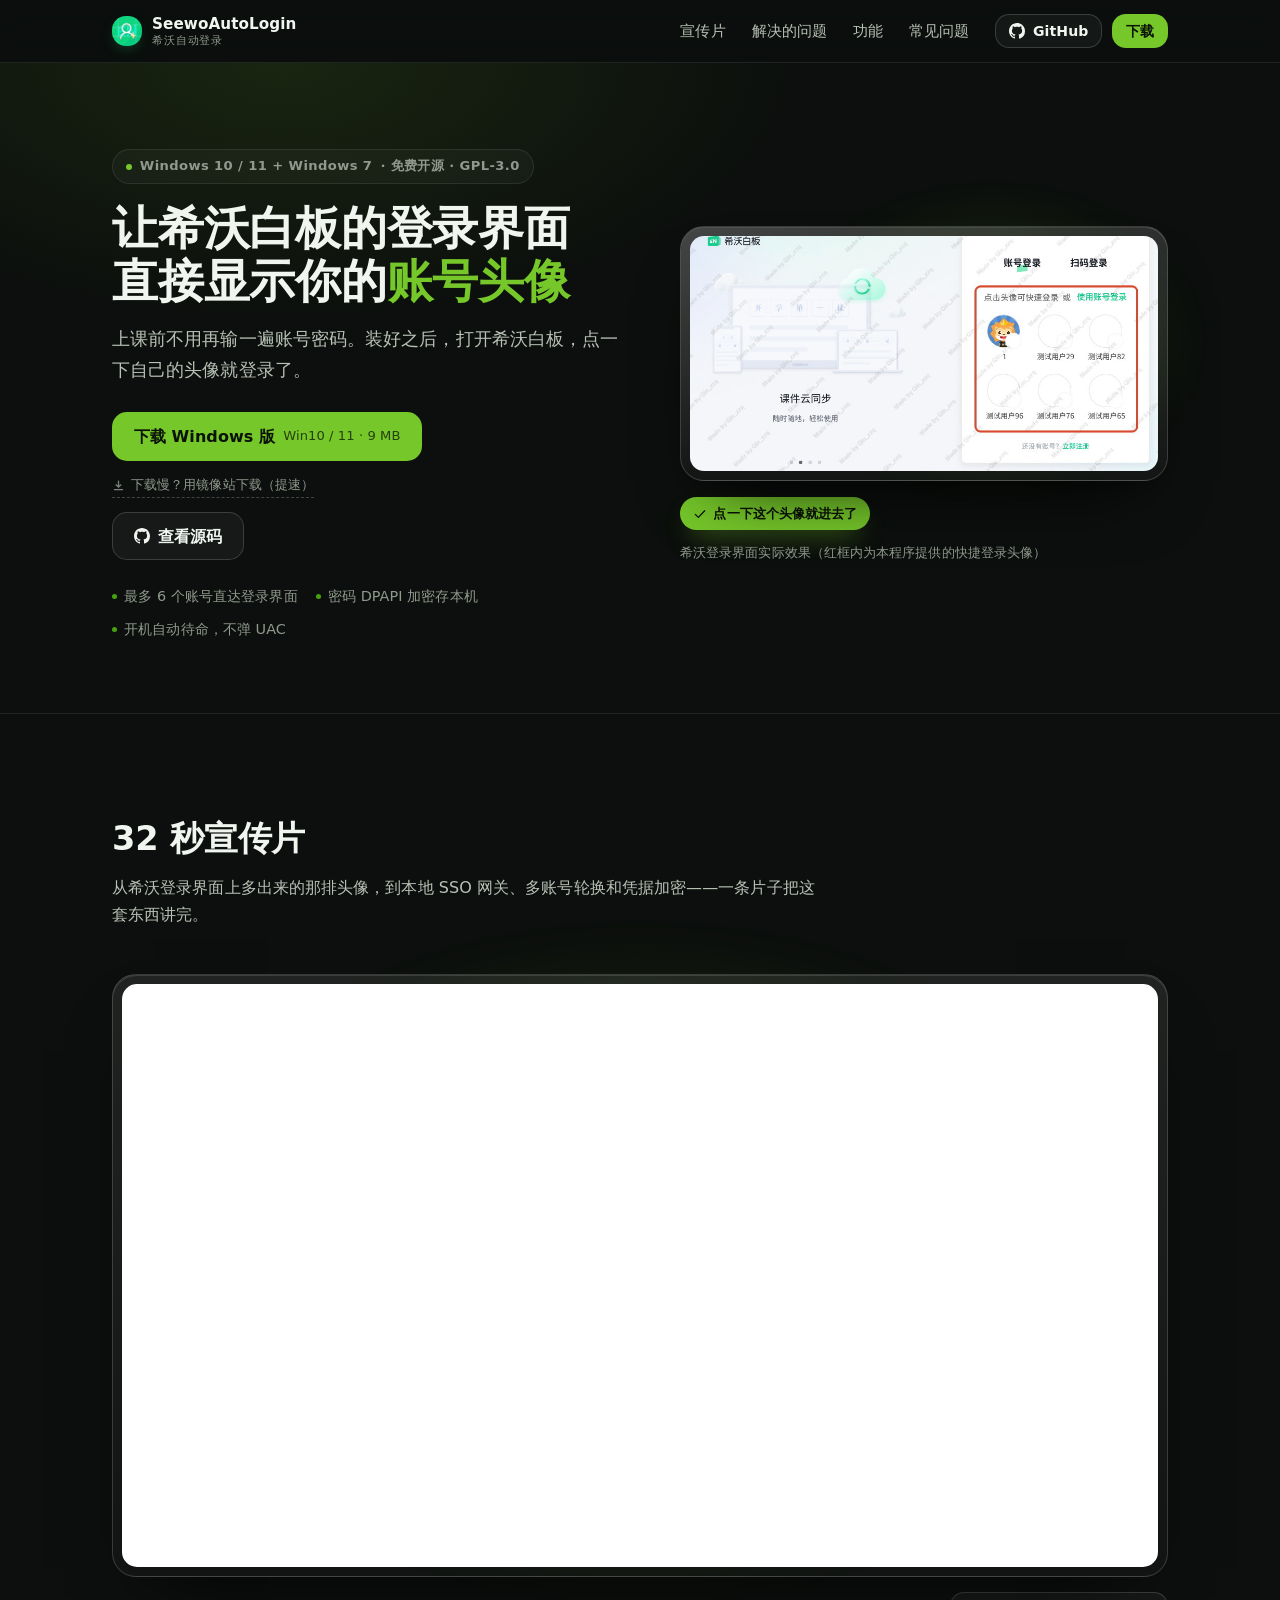
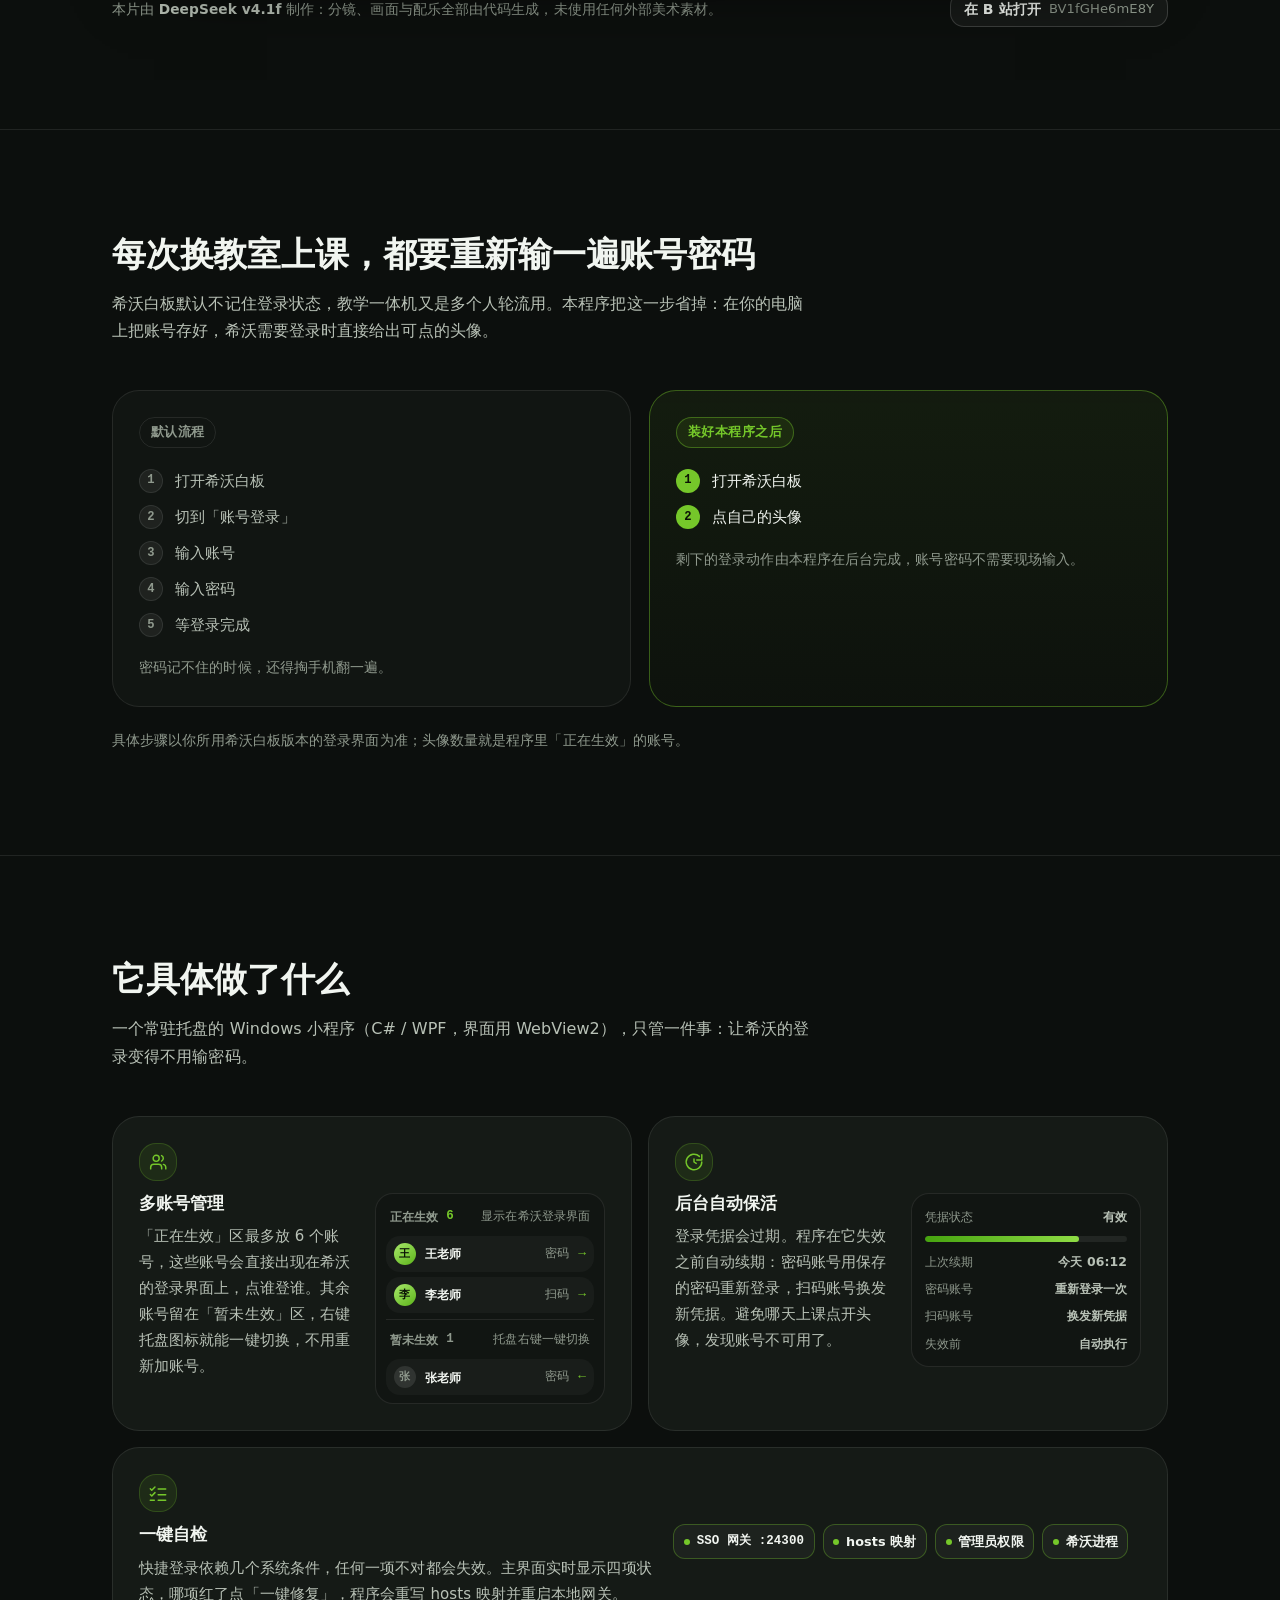
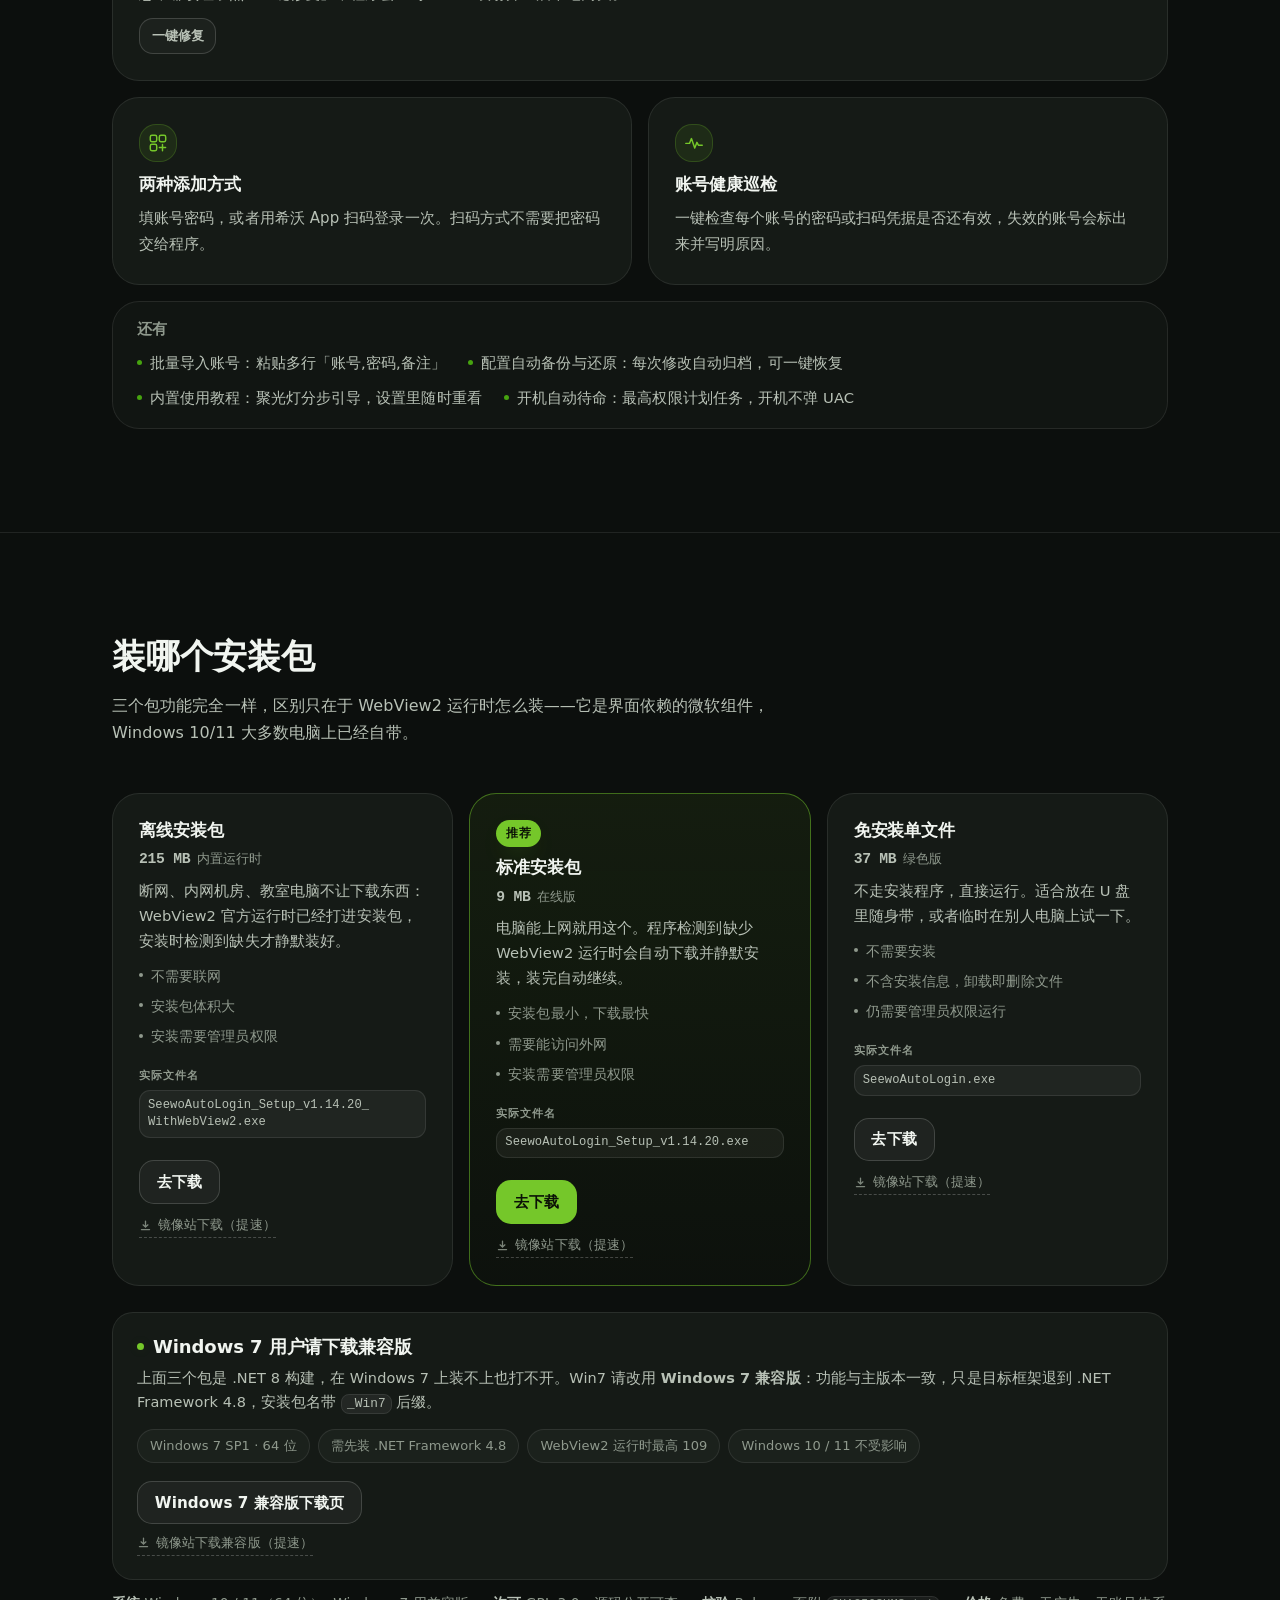
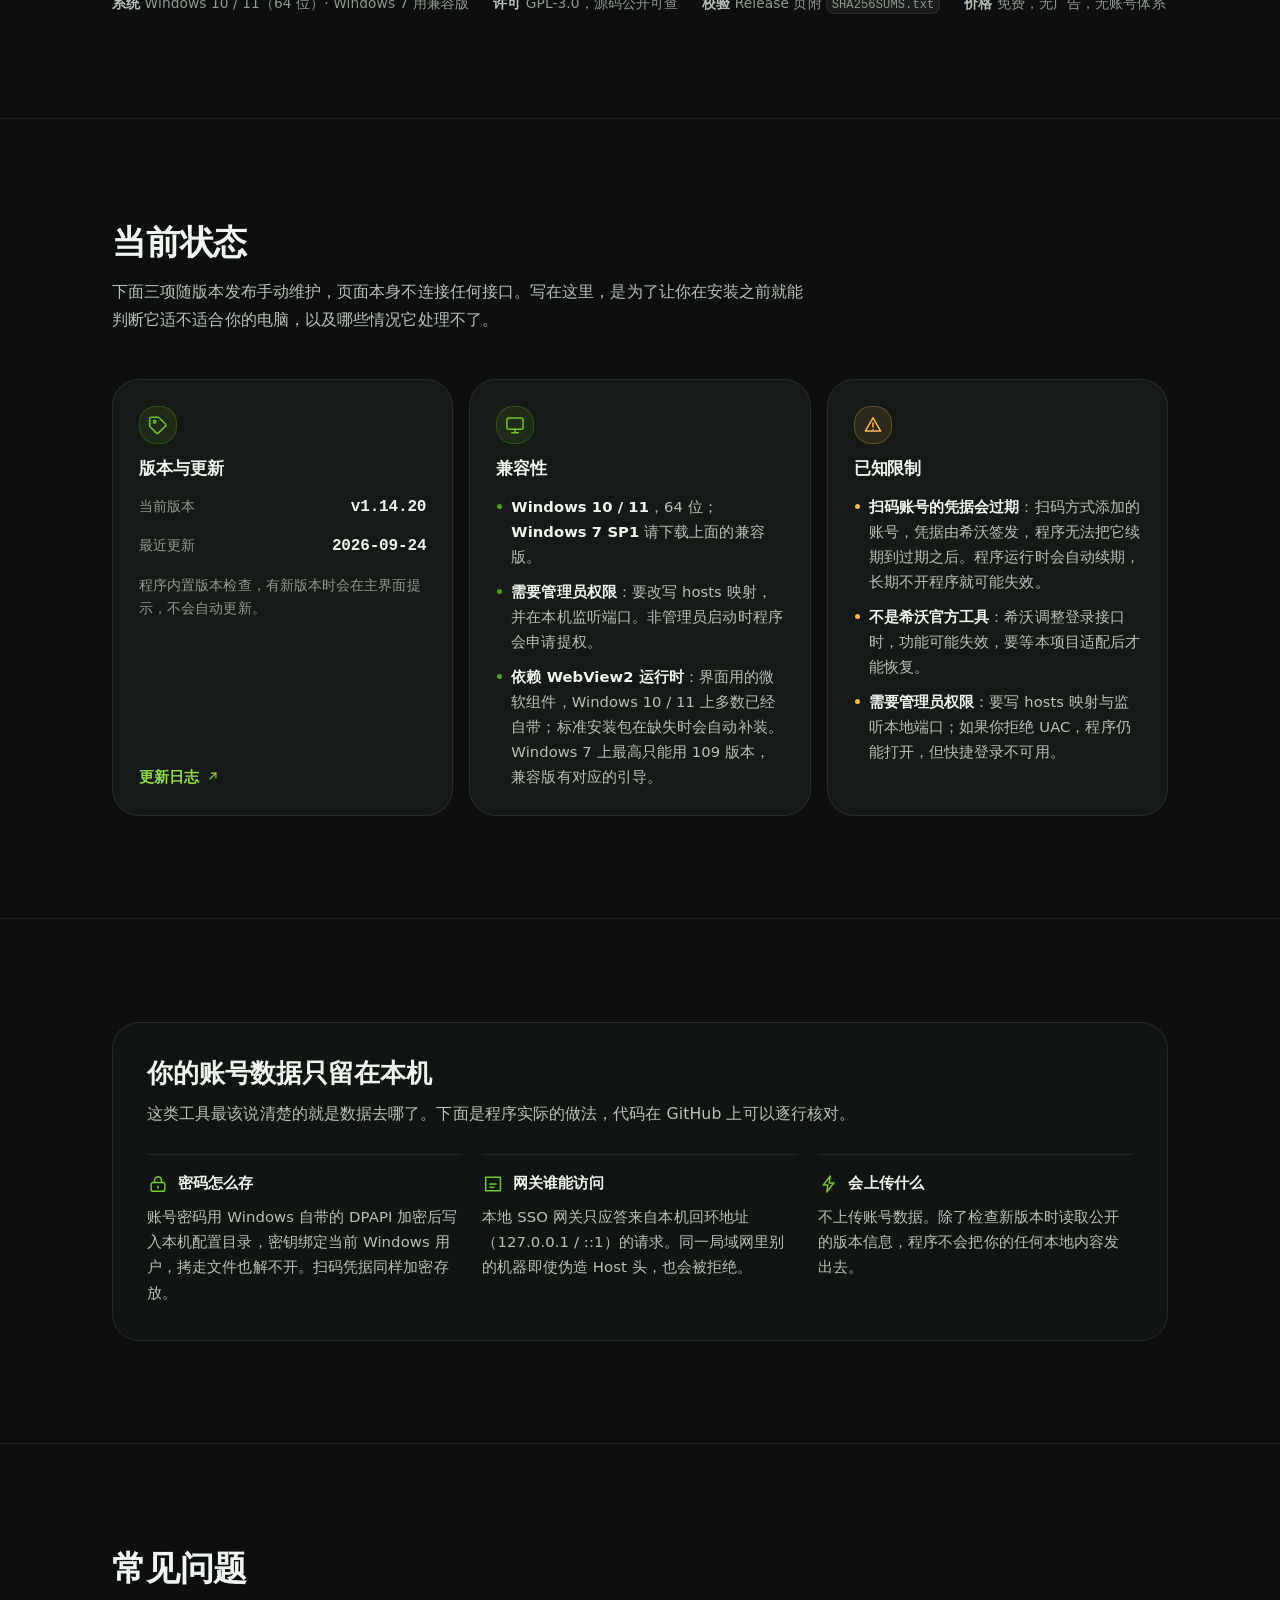
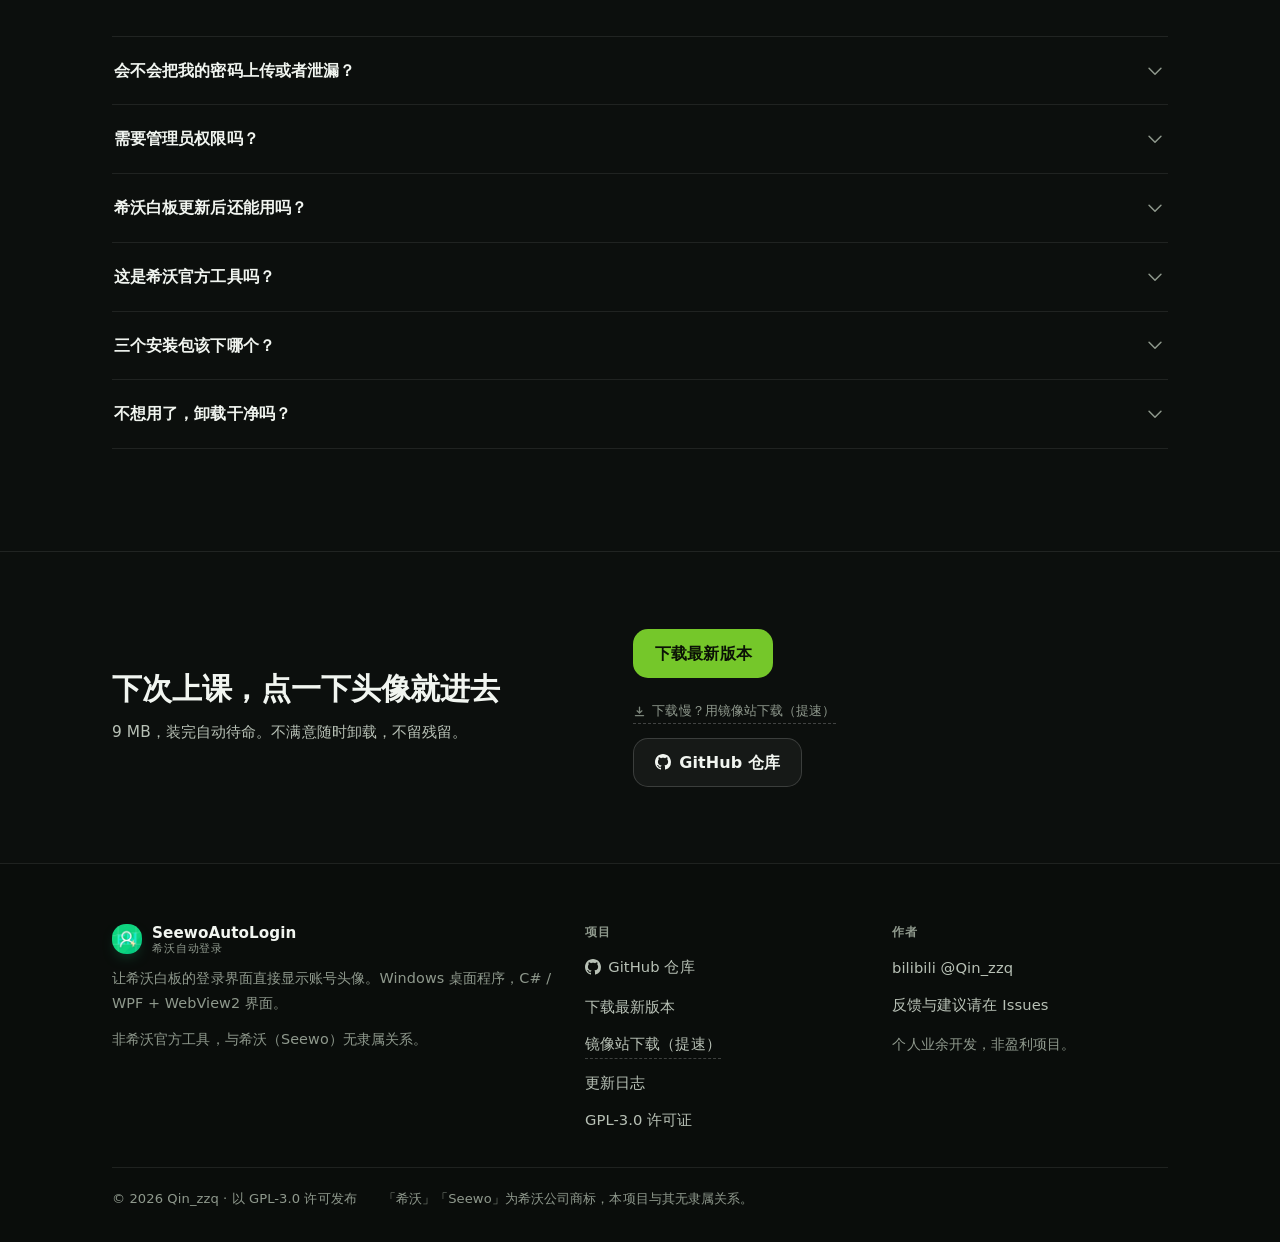
==== docs/index.html @ fda8e26c "docs: 同步官网版本号到 v1.14.20" ====
<!DOCTYPE html>
<html lang="zh-CN" class="no-js">
<head>
<meta charset="utf-8">
<meta name="viewport" content="width=device-width, initial-scale=1">
<title>SeewoAutoLogin — 让希沃白板的登录界面直接显示账号头像</title>
<meta name="description" content="SeewoAutoLogin（希沃自动登录）：Windows 桌面工具，让希沃白板的登录界面直接显示账号头像，点一下就登录，不用每次上课重新输账号密码。多账号、后台自动保活、一键自检。GPL-3.0 开源，免费无广告。">
<meta name="color-scheme" content="dark">
<meta name="theme-color" content="#0c0f0d">
<meta name="author" content="Qin_zzq">
<link rel="canonical" href="https://github.com/Pro-Qin/SeewoAutoLogin">
<meta property="og:type" content="website">
<meta property="og:title" content="SeewoAutoLogin — 点头像就进">
<meta property="og:description" content="让希沃白板的登录界面直接显示账号头像，点一下就登录。支持 Windows 10 / 11，Windows 7 另有兼容版。GPL-3.0 开源。">
<meta property="og:url" content="https://github.com/Pro-Qin/SeewoAutoLogin">
<link rel="icon" type="image/png" sizes="256x256" href="[data-uri]">
<link rel="apple-touch-icon" href="[data-uri]">
<style>
/* ===== tokens ===== */
:root{
  --bg:#0c0f0d;
  --bg-soft:#111512;
  --surface:#151a16;
  --surface-2:#1b211c;
  --line:rgba(255,255,255,.085);
  --line-2:rgba(255,255,255,.16);
  --fg:#f1f5f0;
  --fg-2:#b8c1b6;
  --fg-3:#8f998d;
  --brand:#75c72a;
  --brand-hi:#8fdc45;
  --brand-deep:#46a30f;
  --brand-soft:rgba(117,199,42,.10);
  --on-brand:#0b1206;
  --warn:#ffb84d;
  --radius:21px;
  --radius-lg:27px;
  --ease:cubic-bezier(.23,1,.32,1);
  --maxw:1120px;
  --font:-apple-system,BlinkMacSystemFont,"PingFang SC","Hiragino Sans GB","Segoe UI","Microsoft YaHei","WenQuanYi Micro Hei",system-ui,sans-serif;
  --mono:ui-monospace,"SF Mono","Cascadia Mono",Consolas,"Microsoft YaHei",monospace;
}
*,*::before,*::after{box-sizing:border-box}
[hidden]{display:none!important}
html{-webkit-text-size-adjust:100%;color-scheme:dark;scroll-behavior:smooth}
body{
  margin:0;background:var(--bg);color:var(--fg-2);
  font-family:var(--font);font-size:16px;line-height:1.7;font-weight:400;
  -webkit-font-smoothing:antialiased;-moz-osx-font-smoothing:grayscale;
  letter-spacing:.005em;
}
h1,h2,h3,h4{color:var(--fg);margin:0;font-weight:650;line-height:1.28;letter-spacing:-.005em}
p{margin:0}
ul,ol,dl,dd,dt,figure{margin:0;padding:0}
li{list-style:none}
a{color:var(--brand-hi);text-decoration:none}
a:hover{text-decoration:underline;text-underline-offset:3px}
svg{display:block;flex:none}
:focus-visible{outline:2px solid var(--brand);outline-offset:3px;border-radius:12px}
::selection{background:rgba(117,199,42,.32)}

.wrap{width:100%;max-width:var(--maxw);margin:0 auto;padding:0 clamp(20px,5vw,32px)}
.skip{position:absolute;left:-9999px;top:0;z-index:60}
.skip:focus{left:16px;top:12px;background:var(--brand);color:var(--on-brand);padding:.55rem .9rem;border-radius:12px;font-weight:600}

/* ===== nav ===== */
.nav{position:sticky;top:0;z-index:30;background:rgba(12,15,13,.82);backdrop-filter:saturate(150%) blur(12px);border-bottom:1px solid var(--line)}
.nav-inner{display:flex;align-items:center;gap:clamp(12px,2vw,28px);height:62px}
.brand{display:inline-flex;align-items:center;gap:10px;color:var(--fg);text-decoration:none;flex:none}
.brand-mark{width:30px;height:30px;border-radius:14px;flex:none;display:block;box-shadow:0 6px 16px -8px rgba(31,199,124,.7)}
.brand:hover{text-decoration:none}
.brand-text{display:flex;flex-direction:column;line-height:1.15;font-weight:650;font-size:.95rem}
.brand-text em{font-style:normal;font-weight:500;font-size:.66rem;letter-spacing:.08em;text-transform:uppercase;color:var(--fg-3)}
.nav-links{display:flex;align-items:center;gap:clamp(14px,2.2vw,26px);margin-left:auto}
.nav-links a{color:var(--fg-2);font-size:.92rem;font-weight:500}
.nav-links a:hover{color:var(--fg);text-decoration:none}
.nav-actions{display:flex;align-items:center;gap:10px;margin-left:auto}
.nav-links + .nav-actions{margin-left:0}

/* ===== buttons ===== */
.btn{display:inline-flex;align-items:center;justify-content:center;gap:.5rem;border-radius:15px;padding:.72rem 1.05rem;font-size:.95rem;font-weight:600;line-height:1.2;border:1px solid transparent;white-space:nowrap;text-decoration:none;transition:background-color .2s var(--ease),border-color .2s var(--ease),color .2s var(--ease),transform .25s var(--ease)}
.btn:hover{text-decoration:none}
.btn-primary{background:var(--brand);color:var(--on-brand)}
.btn-primary:hover{background:var(--brand-hi)}
.btn-primary:active{transform:translateY(1px)}
.btn-ghost{background:rgba(255,255,255,.045);border-color:var(--line-2);color:var(--fg)}
.btn-ghost:hover{background:rgba(255,255,255,.09);border-color:rgba(255,255,255,.26)}
.btn-sm{padding:.5rem .8rem;font-size:.88rem;border-radius:14px}
.btn-lg{padding:.86rem 1.3rem;font-size:1rem}
.btn .meta{font-weight:500;color:rgba(11,18,6,.74);font-size:.82rem}
.btn-ghost .meta{color:var(--fg-3)}

/* ===== hero ===== */
.hero{padding:clamp(48px,7vw,86px) 0 clamp(40px,6vw,72px);position:relative;overflow:hidden}
.hero::before{content:"";position:absolute;inset:-1px 0 auto 0;height:520px;pointer-events:none;
  background:radial-gradient(760px 380px at 22% 0%,rgba(117,199,42,.12),transparent 68%)}
.hero-grid{position:relative;display:grid;gap:clamp(36px,5vw,60px);align-items:center}
.eyebrow{display:inline-flex;align-items:center;gap:.5rem;font-size:.82rem;font-weight:600;color:var(--fg-3);letter-spacing:.03em;
  border:1px solid var(--line);background:rgba(255,255,255,.03);border-radius:999px;padding:.34rem .8rem}
.eyebrow .dot{width:6px;height:6px;border-radius:50%;background:var(--brand);flex:none}
.hero h1{font-size:clamp(1.9rem,1.2rem + 2.3vw,2.9rem);font-weight:700;line-height:1.16;margin:18px 0 0;text-wrap:balance}
@supports (container-type:inline-size){
  .hero-copy{container-type:inline-size}
  .hero h1{font-size:clamp(1.9rem,9cqw,2.95rem)}
}
.hero h1 .hl{color:var(--brand)}
.lede{margin-top:16px;font-size:clamp(1rem,.96rem + .22vw,1.12rem);line-height:1.72;color:var(--fg-2);max-width:34em}
.hero-actions{display:flex;flex-wrap:wrap;gap:12px;margin-top:26px}
.hero-facts{display:flex;flex-wrap:wrap;gap:8px 18px;margin-top:24px;font-size:.9rem;color:var(--fg-3)}
.hero-facts li{display:flex;align-items:center;gap:.45rem}
.hero-facts li::before{content:"";width:5px;height:5px;border-radius:50%;background:var(--brand-deep);flex:none}

/* hero shot: real Seewo login screenshot in a device frame */
.shot{position:relative;margin:0}
.shot-glow{position:absolute;inset:-12% -8% -10%;z-index:-1;pointer-events:none;filter:blur(10px);
  background:radial-gradient(52% 52% at 62% 38%,rgba(117,199,42,.20),transparent 72%)}
.shot-tilt{position:relative;transform-style:preserve-3d;will-change:transform}
.shot-frame{position:relative;border-radius:24px;padding:9px;
  background:linear-gradient(180deg,rgba(255,255,255,.14),rgba(255,255,255,.03));
  border:1px solid var(--line-2);
  box-shadow:0 36px 72px -36px rgba(0,0,0,.95),0 12px 26px -20px rgba(0,0,0,.85),0 1px 0 rgba(255,255,255,.08) inset}
.shot-frame::after{content:"";position:absolute;inset:0;border-radius:inherit;pointer-events:none;
  background:linear-gradient(148deg,rgba(255,255,255,.11),transparent 44%)}
.shot-img{display:block;width:100%;height:auto;border-radius:14px;background:#eef2f6}
.shot-tag{display:inline-flex;align-items:center;gap:.42rem;margin-top:16px;border-radius:999px;padding:.36rem .8rem;
  background:var(--brand);color:var(--on-brand);font-size:.8rem;font-weight:700;white-space:nowrap;
  box-shadow:0 12px 26px -12px rgba(117,199,42,.85)}
.shot-tag .ico{width:14px;height:14px}
.shot figcaption{margin-top:12px;font-size:.82rem;color:var(--fg-3)}

/* ===== film (B 站嵌入) ===== */
.film{position:relative;margin:0}
.film-glow{position:absolute;inset:-9% -7% -7%;z-index:-1;pointer-events:none;filter:blur(12px);
  background:radial-gradient(58% 62% at 50% 46%,rgba(117,199,42,.24),transparent 72%)}
.film-frame{position:relative;border-radius:24px;padding:9px;
  background:linear-gradient(180deg,rgba(255,255,255,.085),rgba(255,255,255,.022));
  border:1px solid var(--line-2);box-shadow:0 34px 74px -42px rgba(0,0,0,.95)}
.film-frame::after{content:"";position:absolute;inset:0;border-radius:inherit;pointer-events:none;
  box-shadow:inset 0 1px 0 rgba(255,255,255,.13)}
.film-box{position:relative;aspect-ratio:16/9;border-radius:15px;overflow:hidden;background:#000}
.film-box iframe{position:absolute;inset:0;width:100%;height:100%;border:0;display:block}
.film figcaption{display:flex;flex-wrap:wrap;align-items:center;gap:.7rem 1.1rem;margin-top:15px;
  font-size:.86rem;color:var(--fg-3)}
.film figcaption b{color:var(--fg-2);font-weight:600}
.film figcaption .btn{margin-left:auto}

/* ===== sections ===== */
.section{padding:clamp(56px,8vw,104px) 0;border-top:1px solid var(--line)}
.section,#main{scroll-margin-top:66px}
.sec-head{max-width:44em}
.sec-head h2{font-size:clamp(1.5rem,1.1rem + 1.5vw,2.1rem);text-wrap:balance}
.sec-head p{margin-top:14px;color:var(--fg-2);font-size:1rem}
.sec-head + *{margin-top:clamp(30px,4vw,46px)}
.foot-note{margin-top:22px;font-size:.86rem;color:var(--fg-3)}
code{font-family:var(--mono);font-size:.88em;background:rgba(255,255,255,.06);border:1px solid var(--line);border-radius:8px;padding:.1em .38em;overflow-wrap:anywhere}

/* ===== compare ===== */
.compare{display:grid;gap:18px}
.cmp{border:1px solid var(--line);border-radius:var(--radius-lg);padding:clamp(20px,2.4vw,26px);background:var(--surface)}
.cmp-before{background:var(--bg-soft)}
.cmp-after{border-color:rgba(117,199,42,.42);background:linear-gradient(180deg,rgba(117,199,42,.07),rgba(117,199,42,.02))}
.cmp-tag{display:inline-flex;align-items:center;gap:.45rem;font-size:.8rem;font-weight:700;letter-spacing:.04em;color:var(--fg-3);
  border:1px solid var(--line);border-radius:999px;padding:.22rem .66rem}
.cmp-after .cmp-tag{color:var(--brand);border-color:rgba(117,199,42,.4);background:var(--brand-soft)}
.steps{margin-top:20px;display:grid;gap:10px;counter-reset:s}
.steps li{display:flex;align-items:center;gap:12px;font-size:.96rem;color:var(--fg-2)}
.steps li::before{counter-increment:s;content:counter(s);flex:none;width:24px;height:24px;border-radius:50%;display:grid;place-items:center;
  font-size:.76rem;font-weight:700;font-family:var(--mono);background:rgba(255,255,255,.06);color:var(--fg-3);border:1px solid var(--line)}
.cmp-after .steps li{color:var(--fg)}
.cmp-after .steps li::before{background:var(--brand);color:var(--on-brand);border-color:transparent}
.cmp-note{margin-top:18px;font-size:.88rem;color:var(--fg-3)}

/* ===== feature grid ===== */
.fgrid{display:grid;gap:16px}
.card{position:relative;border:1px solid var(--line);border-radius:var(--radius-lg);background:var(--surface);padding:clamp(20px,2.4vw,26px);
  display:flex;flex-direction:column;gap:12px;min-width:0;
  transition:transform .2s var(--ease),border-color .2s var(--ease),background-color .2s var(--ease)}
.card::after{content:"";position:absolute;inset:0;border-radius:inherit;pointer-events:none;opacity:0;
  box-shadow:0 0 0 1px rgba(117,199,42,.42),0 24px 48px -26px rgba(117,199,42,.55);
  transition:opacity .2s var(--ease)}
.card:hover{transform:translate3d(0,-4px,0);border-color:rgba(117,199,42,.34);background:var(--surface-2)}
.card:hover::after{opacity:1}
.card-ico{width:38px;height:38px;border-radius:17px;display:grid;place-items:center;color:var(--brand);background:var(--brand-soft);border:1px solid rgba(117,199,42,.22)}
.card h3{font-size:1.06rem}
.card p{font-size:.94rem;line-height:1.72;color:var(--fg-2)}
.card-body{display:flex;flex-direction:column;gap:10px;min-width:0}
.card-split{display:grid;gap:20px;align-items:start}

/* mini app ui (dark) */
.mini{border:1px solid var(--line);border-radius:18px;background:var(--bg-soft);padding:10px 10px 8px;font-size:.78rem}
.mini-head{display:flex;align-items:center;gap:8px;padding:2px 4px 9px;color:var(--fg-3);font-weight:600}
.mini-head .n{color:var(--brand);font-family:var(--mono)}
.mini-head .sp{margin-left:auto;font-weight:500;font-size:.72rem}
.mini-sub{margin-top:6px;padding-top:9px;border-top:1px solid var(--line)}
.mini-head .dim-n{color:var(--fg-3)}
.mini li{display:flex;align-items:center;gap:9px;padding:7px 8px;border-radius:14px;background:rgba(255,255,255,.035);margin-bottom:5px;color:var(--fg-2)}
.mini li:last-child{margin-bottom:0}
.mini .mav{width:22px;height:22px;border-radius:50%;flex:none;display:grid;place-items:center;font-size:.68rem;font-weight:700;color:#0b1206;background:linear-gradient(140deg,#a8e86a,#5cb31a)}
.mini .mav.dim{background:rgba(255,255,255,.10);color:var(--fg-3)}
.mini .mnm{font-weight:600;color:var(--fg);overflow:hidden;text-overflow:ellipsis;white-space:nowrap}
.mini .mtag{margin-left:auto;color:var(--fg-3);font-size:.72rem;white-space:nowrap}
.mini .go{color:var(--brand);font-family:var(--mono);font-size:.8rem}

.pills{display:flex;flex-wrap:wrap;gap:8px}
.pill{display:inline-flex;align-items:center;gap:.42rem;font-size:.8rem;font-weight:600;color:var(--fg-2);
  border:1px solid var(--line);background:rgba(255,255,255,.035);border-radius:12px;padding:.34rem .6rem;white-space:nowrap;
  transition:color .25s var(--ease),border-color .25s var(--ease)}
.pill::before{content:"";width:6px;height:6px;border-radius:50%;background:var(--brand);flex:none}
.js .pill::before{background:rgba(255,255,255,.20);transform:scale(.8);transition:transform .3s var(--ease),opacity .3s var(--ease)}
.js .pill.is-on{color:var(--fg);border-color:rgba(117,199,42,.34)}
.js .pill.is-on::before{background:var(--brand);animation:pillBreath .95s var(--ease) 1 both}
@keyframes pillBreath{
  0%{transform:scale(.72);opacity:.45}
  55%{transform:scale(1.75);opacity:1}
  100%{transform:scale(1);opacity:1}
}
.pill.mono{font-family:var(--mono);font-size:.78rem}
.fixbtn{display:inline-flex;align-items:center;gap:.42rem;align-self:flex-start;border:1px solid var(--line-2);border-radius:14px;
  padding:.4rem .72rem;font-size:.8rem;font-weight:600;color:var(--fg-2);background:rgba(255,255,255,.03)}

.renew{border:1px solid var(--line);border-radius:18px;background:var(--bg-soft);padding:12px 13px;font-size:.78rem;color:var(--fg-3)}
.renew-row{display:flex;justify-content:space-between;gap:10px}
.renew-row + .renew-row{margin-top:6px}
.renew-row b{color:var(--fg-2);font-weight:600}
.renew-bar{height:6px;border-radius:999px;background:rgba(255,255,255,.07);margin:9px 0;overflow:hidden}
.renew-bar i{display:block;height:100%;width:76%;border-radius:999px;background:linear-gradient(90deg,#46a30f,#8fdc45);
  transform-origin:left center}
.js .renew-bar i{transform:scaleX(0);transition:transform .9s var(--ease) .12s}
.js .renew.is-on .renew-bar i{transform:scaleX(1)}

.also{margin-top:16px;border:1px solid var(--line);border-radius:var(--radius-lg);padding:18px clamp(18px,2.4vw,24px);background:var(--bg-soft)}
.also h3{font-size:.92rem;color:var(--fg-3);font-weight:600;letter-spacing:.02em}
.also ul{display:flex;flex-wrap:wrap;gap:10px 22px;margin-top:12px}
.also li{display:flex;align-items:center;gap:.5rem;font-size:.92rem;color:var(--fg-2)}
.also li::before{content:"";width:5px;height:5px;border-radius:50%;background:var(--brand-deep);flex:none}

/* ===== packages ===== */
.pkgs{display:grid;gap:16px}
.pkg{position:relative;border:1px solid var(--line);border-radius:var(--radius-lg);background:var(--surface);padding:clamp(20px,2.4vw,26px);
  display:flex;flex-direction:column;gap:10px;
  transition:transform .2s var(--ease),border-color .2s var(--ease),background-color .2s var(--ease)}
.pkg::after{content:"";position:absolute;inset:0;border-radius:inherit;pointer-events:none;opacity:0;
  box-shadow:0 30px 56px -26px rgba(0,0,0,.9),0 0 0 1px rgba(255,255,255,.12);
  transition:opacity .2s var(--ease)}
.pkg:hover{z-index:2;transform:translate3d(0,-5px,0);border-color:var(--line-2)}
.pkg:hover::after{opacity:1}
.pkg.is-rec{border-color:rgba(117,199,42,.5);background:linear-gradient(180deg,rgba(117,199,42,.08),rgba(117,199,42,.015))}
.pkg.is-rec::after{box-shadow:0 30px 58px -26px rgba(0,0,0,.9),0 0 0 1px rgba(117,199,42,.5),0 0 40px -12px rgba(117,199,42,.45)}
.pkg.is-rec:hover{border-color:rgba(117,199,42,.78)}
.pkg.is-rec .badge{box-shadow:0 10px 24px -12px rgba(117,199,42,.95)}
.badge{align-self:flex-start;display:inline-flex;align-items:center;gap:.4rem;background:var(--brand);color:var(--on-brand);
  font-size:.74rem;font-weight:700;letter-spacing:.03em;border-radius:999px;padding:.24rem .62rem}
.pkg h3{font-size:1.06rem}
.pkg-size{font-family:var(--mono);font-size:1.7rem;font-weight:700;color:var(--fg);line-height:1.1;letter-spacing:-.02em}
.pkg-size span{font-family:var(--font);font-size:.8rem;font-weight:500;color:var(--fg-3);margin-left:.4rem;letter-spacing:0}
.pkg p{font-size:.92rem;color:var(--fg-2)}
.pkg ul{display:grid;gap:7px;margin-top:2px}
.pkg li{display:flex;gap:.5rem;font-size:.86rem;color:var(--fg-3)}
.pkg li::before{content:"";width:4px;height:4px;border-radius:50%;background:var(--fg-3);flex:none;margin-top:.62em}
.pkg-file{display:flex;flex-direction:column;gap:5px;margin-top:auto;padding-top:8px}
.pkg-file .lbl{font-size:.68rem;letter-spacing:.09em;text-transform:uppercase;color:var(--fg-3);font-weight:700}
.pkg-file code{font-family:var(--mono);font-size:.76rem;line-height:1.45;color:var(--fg-2);background:rgba(255,255,255,.05);
  border:1px solid var(--line);border-radius:11px;padding:.34rem .5rem;overflow-wrap:anywhere}
.pkg .btn{margin-top:12px;align-self:flex-start}
.pkg .btn-row{margin-top:auto}
.spec{display:flex;flex-wrap:wrap;gap:8px 24px;margin-top:12px;font-size:.86rem;color:var(--fg-3)}
.spec b{color:var(--fg-2);font-weight:600}

/* ===== security panel ===== */
.panel{border:1px solid var(--line);border-radius:var(--radius-lg);background:var(--bg-soft);padding:clamp(22px,3vw,34px)}
.panel h2{font-size:clamp(1.28rem,1.05rem + .8vw,1.6rem)}
.panel .lead{margin-top:12px;color:var(--fg-2);font-size:.98rem;max-width:52em}
.facts{display:grid;gap:20px;margin-top:26px}
.facts div{border-top:1px solid var(--line);padding-top:16px}
.facts dt{font-weight:650;color:var(--fg);font-size:.95rem;display:flex;align-items:center;gap:.55rem}
.facts dt .ico{color:var(--brand)}
.facts dd{margin-top:8px;font-size:.93rem;color:var(--fg-2)}

/* ===== current status ===== */
.sgrid{display:grid;gap:16px}
.scard{border:1px solid var(--line);border-radius:var(--radius-lg);background:var(--surface);
  padding:clamp(20px,2.4vw,26px);display:flex;flex-direction:column;gap:14px;min-width:0}
.scard h3{font-size:1.06rem}
.scard-note{font-size:.86rem;color:var(--fg-3)}
.srows{display:grid;gap:12px}
.srow{display:flex;align-items:baseline;justify-content:space-between;gap:14px;font-size:.9rem;color:var(--fg-3)}
.srow b{font-family:var(--mono);font-size:1rem;font-weight:650;color:var(--fg);letter-spacing:-.01em}
.slist{display:grid;gap:10px}
.slist li{position:relative;padding-left:15px;font-size:.92rem;line-height:1.7;color:var(--fg-2);min-width:0}
.slist li::before{content:"";position:absolute;left:1px;top:.72em;width:5px;height:5px;border-radius:50%;background:var(--brand-deep)}
.slist b{color:var(--fg);font-weight:600}
.slist a{overflow-wrap:anywhere}
.scard-link{margin-top:auto;padding-top:2px;align-self:flex-start;display:inline-flex;align-items:center;gap:.4rem;
  font-size:.92rem;font-weight:600;color:var(--brand-hi)}
.slimit .card-ico{color:var(--warn);background:rgba(255,184,77,.10);border-color:rgba(255,184,77,.26)}
.slimit .slist li::before{background:var(--warn)}

/* ===== faq ===== */
.faq{border-top:1px solid var(--line)}
.qa{border-bottom:1px solid var(--line)}
.qa summary{display:flex;align-items:center;gap:16px;padding:20px 2px;cursor:pointer;list-style:none;font-size:1.02rem;font-weight:600;color:var(--fg)}
.qa summary::-webkit-details-marker{display:none}
.qa summary:hover{color:var(--brand-hi)}
.qa summary .chev{margin-left:auto;color:var(--fg-3);transition:transform .3s var(--ease),color .3s var(--ease)}
.qa[open] summary .chev{transform:rotate(180deg);color:var(--brand)}
.qa-a{padding:0 2px 22px;font-size:.95rem;color:var(--fg-2);max-width:62em}
.qa-a p + p{margin-top:10px}
.qa-a code{font-size:.86em}

/* ===== cta ===== */
.cta{border-top:1px solid var(--line);padding:clamp(48px,6vw,80px) 0}
.cta-inner{display:flex;flex-wrap:wrap;align-items:center;justify-content:space-between;gap:24px}
.cta h2{font-size:clamp(1.4rem,1.1rem + 1.1vw,1.9rem)}
.cta p{margin-top:10px;color:var(--fg-2);font-size:.96rem}

/* ===== footer ===== */
.footer{border-top:1px solid var(--line);background:#0a0d0b;padding:clamp(40px,5vw,60px) 0 32px}
.f-grid{display:grid;gap:32px}
.f-brand{display:flex;flex-direction:column;gap:12px;max-width:32em}
.f-brand .brand{color:var(--fg)}
.f-brand p{font-size:.9rem;color:var(--fg-3)}
.f-col h3{font-size:.78rem;letter-spacing:.08em;text-transform:uppercase;color:var(--fg-3);font-weight:700}
.f-col ul{display:grid;gap:10px;margin-top:14px}
.f-col a{color:var(--fg-2);font-size:.92rem;display:inline-flex;align-items:center;gap:.45rem}
.f-col a:hover{color:var(--brand-hi)}
.f-bottom{margin-top:34px;padding-top:20px;border-top:1px solid var(--line);display:flex;flex-wrap:wrap;gap:10px 26px;
  font-size:.82rem;color:var(--fg-3)}
.f-note{font-size:.86rem;color:var(--fg-3)}

/* ===== reveal ===== */
.js .reveal{opacity:0;transform:translate3d(0,16px,0);
  transition:opacity .6s var(--ease) var(--d,0ms),transform .6s var(--ease) var(--d,0ms)}
.js .reveal.is-in{opacity:1;transform:translate3d(0,0,0)}

/* ===== responsive ===== */
@media (min-width:700px){
  .compare{grid-template-columns:1fr 1fr}
  .facts{grid-template-columns:repeat(3,1fr)}
  .facts div{border-top:1px solid var(--line)}
  .pkgs{grid-template-columns:repeat(3,1fr)}
  .sgrid{grid-template-columns:repeat(3,1fr)}
}
@media (min-width:760px){
  .fgrid{grid-template-columns:repeat(4,1fr)}
  .card-wide{grid-column:span 2}
  .card-half{grid-column:span 2}
  .card-full{grid-column:span 4}
  .card-split{grid-template-columns:minmax(0,1fr) 230px}
  .card-split-even{grid-template-columns:minmax(0,1.1fr) minmax(0,1fr)}
  .f-grid{grid-template-columns:1.6fr 1fr 1fr}
}
@media (min-width:940px){
  .hero-grid{grid-template-columns:minmax(0,1.02fr) minmax(0,.98fr)}
}
@media (max-width:1040px){
  .nav-links{display:none}
  .nav-actions{margin-left:auto}
}
@media (max-width:520px){
  .hero-facts{display:grid;gap:8px}
  .shot-tag{font-size:.76rem}
  .shot-frame{padding:7px;border-radius:21px}
  .cta-inner{align-items:flex-start}
}
@media (prefers-reduced-motion:reduce){
  html{scroll-behavior:auto}
  *,*::before,*::after{animation-duration:.001ms!important;animation-iteration-count:1!important;transition-duration:.001ms!important;transition-delay:0ms!important}
  .js .reveal{opacity:1!important;transform:none!important}
  .js .pill::before{background:var(--brand)!important;transform:none!important}
  .js .renew-bar i{transform:none!important}
  .shot-tilt{transform:none!important}
  .card:hover,.pkg:hover{transform:none}
}
@media print{.nav,.shot-glow,.cta{display:none}}

/* Windows 7 兼容版说明：对所有人默认可见——只在 Win7 访客那里才显示，会让人以为这软件不支持 Win7。
   脚本检测到访客正在用 Win7/8.1 时给这块加上 .is-win7，换成醒目的警示配色与针对性文案。 */
.win7-note{
  margin-top:26px;padding:22px 24px;border-radius:var(--radius);
  background:var(--surface);border:1px solid var(--line);
}
.win7-note h3{font-size:18px;display:flex;align-items:center;gap:9px}
.win7-note h3::before{content:"";width:7px;height:7px;border-radius:50%;background:var(--brand);box-shadow:0 0 12px var(--brand-soft)}
.win7-note p{margin-top:8px;font-size:14.5px;color:var(--fg-2)}
.win7-tags{display:flex;flex-wrap:wrap;gap:8px;margin:14px 0 18px}
.win7-tags li{font-size:13px;color:var(--fg-3);padding:5px 12px;border-radius:999px;background:var(--surface-2);border:1px solid var(--line)}
.win7-note.is-win7{
  background:linear-gradient(180deg,rgba(255,184,77,.09),rgba(255,184,77,.025));
  border-color:rgba(255,184,77,.32);
}
.win7-note.is-win7 h3::before{background:var(--warn);box-shadow:0 0 12px var(--warn)}
/* 镜像站下载：官方入口旁的备选。第三方加速只代理下载，文件与官方一致 */
.mirror-row{flex-basis:100%;width:100%;margin:0}
.pkg .mirror-row{align-self:flex-start}
.mirror-link{display:inline-flex;align-items:center;gap:6px;font-size:12.5px;line-height:1.6;
  color:var(--fg-3);text-decoration:none;border-bottom:1px dashed rgba(255,255,255,.22);padding-bottom:2px;
  transition:color .2s var(--ease),border-color .2s var(--ease)}
.mirror-link:hover{color:var(--brand-hi);border-bottom-color:var(--brand-hi)}
.mirror-link .ico{flex:0 0 auto;opacity:.85}
</style>
<script>
(function(){
  var d=document.documentElement;
  d.classList.remove('no-js');
  var reduce=window.matchMedia&&window.matchMedia('(prefers-reduced-motion: reduce)').matches;
  if('IntersectionObserver' in window && !reduce){d.classList.add('js');}
})();
</script>
</head>
<body>
<a class="skip" href="#main">跳到主要内容</a>

<header class="nav">
  <div class="wrap nav-inner">
    <a class="brand" href="#top" aria-label="SeewoAutoLogin 首页">
      <img class="brand-mark" src="[data-uri]" width="30" height="30" alt="" decoding="async">
      <span class="brand-text">SeewoAutoLogin<em>希沃自动登录</em></span>
    </a>
    <nav class="nav-links" aria-label="页面导航">
      <a href="#film" hidden data-release-at="2026-10-04T09:00:00+08:00">宣传片</a>
      <a href="#problem">解决的问题</a>
      <a href="#features">功能</a>
      <a href="#faq">常见问题</a>
    </nav>
    <div class="nav-actions">
      <a class="btn btn-ghost btn-sm" href="https://github.com/Pro-Qin/SeewoAutoLogin" target="_blank" rel="noopener noreferrer"><svg class="ico" width="16" height="16" viewBox="0 0 16 16" fill="currentColor" aria-hidden="true" focusable="false"><path d="M8 0C3.58 0 0 3.58 0 8c0 3.54 2.29 6.53 5.47 7.59.4.07.55-.17.55-.38 0-.19-.01-.82-.01-1.49-2.01.37-2.53-.49-2.69-.94-.09-.23-.48-.94-.82-1.13-.28-.15-.68-.52-.01-.53.63-.01 1.08.58 1.23.82.72 1.21 1.87.87 2.33.66.07-.52.28-.87.51-1.07-1.78-.2-3.64-.89-3.64-3.95 0-.87.31-1.59.82-2.15-.08-.2-.36-1.02.08-2.12 0 0 .67-.21 2.2.82.64-.18 1.32-.27 2-.27s1.36.09 2 .27c1.53-1.04 2.2-.82 2.2-.82.44 1.1.16 1.92.08 2.12.51.56.82 1.27.82 2.15 0 3.07-1.87 3.75-3.65 3.95.29.25.54.73.54 1.48 0 1.07-.01 1.93-.01 2.2 0 .21.15.46.55.38A8.01 8.01 0 0 0 16 8c0-4.42-3.58-8-8-8z"/></svg><span>GitHub</span></a>
      <a class="btn btn-primary btn-sm" href="#download">下载</a>
    </div>
  </div>
</header>

<main id="main">

  <!-- ========== hero ========== -->
  <section class="hero" id="top">
    <div class="wrap hero-grid">
      <div class="hero-copy reveal">
        <p class="eyebrow"><span class="dot" aria-hidden="true"></span><span id="osBadge">Windows 10 / 11 + Windows 7</span> · 免费开源 · GPL-3.0</p>
        <h1>让希沃白板的登录界面<br>直接显示你的<span class="hl">账号头像</span></h1>
        <p class="lede">上课前不用再输一遍账号密码。装好之后，打开希沃白板，点一下自己的头像就登录了。</p>
        <div class="hero-actions">
          <a class="btn btn-primary btn-lg" id="heroDownload" href="https://github.com/Pro-Qin/SeewoAutoLogin/releases/latest" target="_blank" rel="noopener noreferrer">下载 Windows 版<span class="meta">Win10 / 11 · 9 MB</span></a>
          <p class="mirror-row"><a class="mirror-link" id="heroMirror" href="https://gh-proxy.com/https://github.com/Pro-Qin/SeewoAutoLogin/releases/download/v1.14.20/SeewoAutoLogin_Setup_v1.14.20.exe" target="_blank" rel="noopener noreferrer" title="镜像站为第三方加速服务，只代理下载，文件与官方一致；不可用时请改用上面的官方入口"><svg class="ico" width="13" height="13" viewBox="0 0 16 16" fill="none" stroke="currentColor" stroke-width="1.6" stroke-linecap="round" stroke-linejoin="round" aria-hidden="true"><path d="M8 2.5v7.5m0 0L5 7.2M8 10l3-2.8M3 13h10"/></svg>下载慢？用镜像站下载（提速）</a></p>
          <a class="btn btn-ghost btn-lg" href="https://github.com/Pro-Qin/SeewoAutoLogin" target="_blank" rel="noopener noreferrer"><svg class="ico" width="16" height="16" viewBox="0 0 16 16" fill="currentColor" aria-hidden="true" focusable="false"><path d="M8 0C3.58 0 0 3.58 0 8c0 3.54 2.29 6.53 5.47 7.59.4.07.55-.17.55-.38 0-.19-.01-.82-.01-1.49-2.01.37-2.53-.49-2.69-.94-.09-.23-.48-.94-.82-1.13-.28-.15-.68-.52-.01-.53.63-.01 1.08.58 1.23.82.72 1.21 1.87.87 2.33.66.07-.52.28-.87.51-1.07-1.78-.2-3.64-.89-3.64-3.95 0-.87.31-1.59.82-2.15-.08-.2-.36-1.02.08-2.12 0 0 .67-.21 2.2.82.64-.18 1.32-.27 2-.27s1.36.09 2 .27c1.53-1.04 2.2-.82 2.2-.82.44 1.1.16 1.92.08 2.12.51.56.82 1.27.82 2.15 0 3.07-1.87 3.75-3.65 3.95.29.25.54.73.54 1.48 0 1.07-.01 1.93-.01 2.2 0 .21.15.46.55.38A8.01 8.01 0 0 0 16 8c0-4.42-3.58-8-8-8z"/></svg><span>查看源码</span></a>
        </div>
        <ul class="hero-facts">
          <li>最多 6 个账号直达登录界面</li>
          <li>密码 DPAPI 加密存本机</li>
          <li>开机自动待命，不弹 UAC</li>
        </ul>
      </div>

      <figure class="shot reveal">
        <div class="shot-glow" aria-hidden="true"></div>
        <div class="shot-tilt" id="shotTilt">
          <div class="shot-frame">
            <img class="shot-img" src="[data-uri]" width="900" height="452"
                 alt="希沃白板登录界面的真实截图：账号登录页直接列出一排可点击的账号头像，红框标出的区域就是本程序提供的快捷登录入口">
          </div>
        </div>
        <span class="shot-tag"><svg class="ico" width="14" height="14" viewBox="0 0 24 24" fill="none" stroke="currentColor" stroke-width="2.2" stroke-linecap="round" stroke-linejoin="round" aria-hidden="true" focusable="false"><path d="M4 12.6l5.2 5.2L20 6.4"/></svg>点一下这个头像就进去了</span>
        <figcaption>希沃登录界面实际效果（红框内为本程序提供的快捷登录头像）</figcaption>
      </figure>
    </div>
  </section>

  <!-- ========== film ==========
       稿件已过审但定时 2026-10-04 09:00 才发布；在 B 站放出之前播放器只会转圈，
       所以整块先 hidden，到点由页脚脚本自动现身（改时间就改 data-release-at）。 -->
  <section class="section" id="film" hidden data-release-at="2026-10-04T09:00:00+08:00">
    <div class="wrap">
      <header class="sec-head">
        <h2>32 秒宣传片</h2>
        <p>从希沃登录界面上多出来的那排头像，到本地 SSO 网关、多账号轮换和凭据加密——一条片子把这套东西讲完。</p>
      </header>

      <figure class="film">
        <div class="film-glow" aria-hidden="true"></div>
        <div class="film-frame">
          <div class="film-box">
            <iframe data-src="https://player.bilibili.com/player.html?isOutside=true&amp;aid=117376959910109&amp;bvid=BV1fGHe6mE8Y&amp;cid=42427679293&amp;p=1&amp;autoplay=0&amp;danmaku=0&amp;high_quality=1&amp;as_wide=1"
                    title="SeewoAutoLogin 正式宣传片（哔哩哔哩播放器）"
                    scrolling="no" frameborder="0" framespacing="0"
                    allowfullscreen="true" loading="lazy"></iframe>
          </div>
        </div>
        <figcaption>
          <span>本片由 <b>DeepSeek v4.1f</b> 制作：分镜、画面与配乐全部由代码生成，未使用任何外部美术素材。</span>
          <a class="btn btn-ghost btn-sm" href="https://www.bilibili.com/video/BV1fGHe6mE8Y/" target="_blank" rel="noopener noreferrer">在 B 站打开<span class="meta">BV1fGHe6mE8Y</span></a>
        </figcaption>
      </figure>
    </div>
  </section>

  <!-- ========== problem ========== -->
  <section class="section" id="problem">
    <div class="wrap">
      <header class="sec-head reveal">
        <h2>每次换教室上课，都要重新输一遍账号密码</h2>
        <p>希沃白板默认不记住登录状态，教学一体机又是多个人轮流用。本程序把这一步省掉：在你的电脑上把账号存好，希沃需要登录时直接给出可点的头像。</p>
      </header>
      <div class="compare" data-stagger>
        <div class="cmp cmp-before reveal">
          <span class="cmp-tag">默认流程</span>
          <ol class="steps">
            <li>打开希沃白板</li>
            <li>切到「账号登录」</li>
            <li>输入账号</li>
            <li>输入密码</li>
            <li>等登录完成</li>
          </ol>
          <p class="cmp-note">密码记不住的时候，还得掏手机翻一遍。</p>
        </div>
        <div class="cmp cmp-after reveal">
          <span class="cmp-tag">装好本程序之后</span>
          <ol class="steps">
            <li>打开希沃白板</li>
            <li>点自己的头像</li>
          </ol>
          <p class="cmp-note">剩下的登录动作由本程序在后台完成，账号密码不需要现场输入。</p>
        </div>
      </div>
      <p class="foot-note reveal">具体步骤以你所用希沃白板版本的登录界面为准；头像数量就是程序里「正在生效」的账号。</p>
    </div>
  </section>

  <!-- ========== features ========== -->
  <section class="section" id="features">
    <div class="wrap">
      <header class="sec-head reveal">
        <h2>它具体做了什么</h2>
        <p>一个常驻托盘的 Windows 小程序（C# / WPF，界面用 WebView2），只管一件事：让希沃的登录变得不用输密码。</p>
      </header>

      <div class="fgrid" data-stagger>
        <article class="card card-wide reveal">
          <span class="card-ico"><svg class="ico" width="22" height="22" viewBox="0 0 24 24" fill="none" stroke="currentColor" stroke-width="1.6" stroke-linecap="round" stroke-linejoin="round" aria-hidden="true" focusable="false"><path d="M16 19.5V18a3.5 3.5 0 0 0-3.5-3.5h-5A3.5 3.5 0 0 0 4 18v1.5"/><circle cx="10" cy="8" r="3.3"/><path d="M20.5 19.5V18a3.5 3.5 0 0 0-2.6-3.37"/><path d="M15.9 5.02a3.3 3.3 0 0 1 0 5.96"/></svg></span>
          <div class="card-split">
            <div class="card-body">
              <h3>多账号管理</h3>
              <p>「正在生效」区最多放 6 个账号，这些账号会直接出现在希沃的登录界面上，点谁登谁。其余账号留在「暂未生效」区，右键托盘图标就能一键切换，不用重新加账号。</p>
            </div>
            <div class="mini" aria-hidden="true">
              <div class="mini-head"><span>正在生效</span><span class="n">6</span><span class="sp">显示在希沃登录界面</span></div>
              <ul>
                <li><span class="mav">王</span><span class="mnm">王老师</span><span class="mtag">密码</span><span class="go">→</span></li>
                <li><span class="mav">李</span><span class="mnm">李老师</span><span class="mtag">扫码</span><span class="go">→</span></li>
              </ul>
              <div class="mini-head mini-sub"><span>暂未生效</span><span class="n dim-n">1</span><span class="sp">托盘右键一键切换</span></div>
              <ul>
                <li><span class="mav dim">张</span><span class="mnm">张老师</span><span class="mtag">密码</span><span class="go">←</span></li>
              </ul>
            </div>
          </div>
        </article>

        <article class="card card-wide reveal">
          <span class="card-ico"><svg class="ico" width="22" height="22" viewBox="0 0 24 24" fill="none" stroke="currentColor" stroke-width="1.6" stroke-linecap="round" stroke-linejoin="round" aria-hidden="true" focusable="false"><path d="M20.5 12a8.5 8.5 0 1 1-2.63-6.14"/><path d="M20.5 4.2V9.7h-5.5"/><path d="M12 8.6V12l2.4 1.6"/></svg></span>
          <div class="card-split">
            <div class="card-body">
              <h3>后台自动保活</h3>
              <p>登录凭据会过期。程序在它失效之前自动续期：密码账号用保存的密码重新登录，扫码账号换发新凭据。避免哪天上课点开头像，发现账号不可用了。</p>
            </div>
            <div class="renew" data-bar aria-hidden="true">
              <div class="renew-row"><span>凭据状态</span><b>有效</b></div>
              <div class="renew-bar"><i></i></div>
              <div class="renew-row"><span>上次续期</span><b>今天 06:12</b></div>
              <div class="renew-row"><span>密码账号</span><b>重新登录一次</b></div>
              <div class="renew-row"><span>扫码账号</span><b>换发新凭据</b></div>
              <div class="renew-row"><span>失效前</span><b>自动执行</b></div>
            </div>
          </div>
        </article>

        <article class="card card-full reveal">
          <span class="card-ico"><svg class="ico" width="22" height="22" viewBox="0 0 24 24" fill="none" stroke="currentColor" stroke-width="1.6" stroke-linecap="round" stroke-linejoin="round" aria-hidden="true" focusable="false"><path d="M3.6 7.4l1.6 1.6 3.5-3.6"/><path d="M12.2 7.6h8.2"/><path d="M3.6 13.6l1.6 1.6 3.5-3.6"/><path d="M12.2 13.8h8.2"/><path d="M3.6 19.8h4.4"/><path d="M12.2 19.8h8.2"/></svg></span>
          <div class="card-split card-split-even">
            <div class="card-body">
              <h3>一键自检</h3>
              <p>快捷登录依赖几个系统条件，任何一项不对都会失效。主界面实时显示四项状态，哪项红了点「一键修复」，程序会重写 hosts 映射并重启本地网关。</p>
              <span class="fixbtn" aria-hidden="true">一键修复</span>
            </div>
            <div class="pills" data-pills aria-hidden="true">
              <span class="pill mono">SSO 网关 :24300</span>
              <span class="pill">hosts 映射</span>
              <span class="pill">管理员权限</span>
              <span class="pill">希沃进程</span>
            </div>
          </div>
        </article>

        <article class="card card-half reveal">
          <span class="card-ico"><svg class="ico" width="22" height="22" viewBox="0 0 24 24" fill="none" stroke="currentColor" stroke-width="1.6" stroke-linecap="round" stroke-linejoin="round" aria-hidden="true" focusable="false"><rect x="3.6" y="3.6" width="7" height="7" rx="1.8"/><rect x="13.4" y="3.6" width="7" height="7" rx="1.8"/><rect x="3.6" y="13.4" width="7" height="7" rx="1.8"/><path d="M16.9 13.6v6.8M13.5 17h6.8"/></svg></span>
          <div class="card-body">
            <h3>两种添加方式</h3>
            <p>填账号密码，或者用希沃 App 扫码登录一次。扫码方式不需要把密码交给程序。</p>
          </div>
        </article>

        <article class="card card-half reveal">
          <span class="card-ico"><svg class="ico" width="22" height="22" viewBox="0 0 24 24" fill="none" stroke="currentColor" stroke-width="1.6" stroke-linecap="round" stroke-linejoin="round" aria-hidden="true" focusable="false"><path d="M3 12.4h4.1l2.1-5.2 3.6 10.2 2.4-6.1 1.6 3.1H21"/></svg></span>
          <div class="card-body">
            <h3>账号健康巡检</h3>
            <p>一键检查每个账号的密码或扫码凭据是否还有效，失效的账号会标出来并写明原因。</p>
          </div>
        </article>
      </div>

      <div class="also reveal">
        <h3>还有</h3>
        <ul>
          <li>批量导入账号：粘贴多行「账号,密码,备注」</li>
          <li>配置自动备份与还原：每次修改自动归档，可一键恢复</li>
          <li>内置使用教程：聚光灯分步引导，设置里随时重看</li>
          <li>开机自动待命：最高权限计划任务，开机不弹 UAC</li>
        </ul>
      </div>
    </div>
  </section>

  <!-- ========== download ========== -->
  <section class="section" id="download">
    <div class="wrap">
      <header class="sec-head reveal">
        <h2>装哪个安装包</h2>
        <p>三个包功能完全一样，区别只在于 WebView2 运行时怎么装——它是界面依赖的微软组件，Windows 10/11 大多数电脑上已经自带。</p>
      </header>

      <div class="pkgs" data-stagger>
        <article class="pkg reveal">
          <h3>离线安装包</h3>
          <p class="pkg-size">215 MB<span>内置运行时</span></p>
          <p>断网、内网机房、教室电脑不让下载东西：WebView2 官方运行时已经打进安装包，安装时检测到缺失才静默装好。</p>
          <ul>
            <li>不需要联网</li>
            <li>安装包体积大</li>
            <li>安装需要管理员权限</li>
          </ul>
          <div class="pkg-file">
            <span class="lbl">实际文件名</span>
            <code>SeewoAutoLogin_<wbr>Setup_<wbr>v1.14.20_<wbr>WithWebView2<wbr>.exe</code>
          </div>
          <a class="btn btn-ghost" href="https://github.com/Pro-Qin/SeewoAutoLogin/releases/latest" target="_blank" rel="noopener noreferrer">去下载</a>
          <p class="mirror-row"><a class="mirror-link" href="https://gh-proxy.com/https://github.com/Pro-Qin/SeewoAutoLogin/releases/download/v1.14.20/SeewoAutoLogin_Setup_v1.14.20_WithWebView2.exe" target="_blank" rel="noopener noreferrer" title="镜像站为第三方加速服务，只代理下载，文件与官方一致；不可用时请改用上面的官方入口"><svg class="ico" width="13" height="13" viewBox="0 0 16 16" fill="none" stroke="currentColor" stroke-width="1.6" stroke-linecap="round" stroke-linejoin="round" aria-hidden="true"><path d="M8 2.5v7.5m0 0L5 7.2M8 10l3-2.8M3 13h10"/></svg>镜像站下载（提速）</a></p>
        </article>

        <article class="pkg is-rec reveal">
          <span class="badge">推荐</span>
          <h3>标准安装包</h3>
          <p class="pkg-size">9 MB<span>在线版</span></p>
          <p>电脑能上网就用这个。程序检测到缺少 WebView2 运行时会自动下载并静默安装，装完自动继续。</p>
          <ul>
            <li>安装包最小，下载最快</li>
            <li>需要能访问外网</li>
            <li>安装需要管理员权限</li>
          </ul>
          <div class="pkg-file">
            <span class="lbl">实际文件名</span>
            <code>SeewoAutoLogin_<wbr>Setup_<wbr>v1.14.20<wbr>.exe</code>
          </div>
          <a class="btn btn-primary" href="https://github.com/Pro-Qin/SeewoAutoLogin/releases/latest" target="_blank" rel="noopener noreferrer">去下载</a>
          <p class="mirror-row"><a class="mirror-link" href="https://gh-proxy.com/https://github.com/Pro-Qin/SeewoAutoLogin/releases/download/v1.14.20/SeewoAutoLogin_Setup_v1.14.20.exe" target="_blank" rel="noopener noreferrer" title="镜像站为第三方加速服务，只代理下载，文件与官方一致；不可用时请改用上面的官方入口"><svg class="ico" width="13" height="13" viewBox="0 0 16 16" fill="none" stroke="currentColor" stroke-width="1.6" stroke-linecap="round" stroke-linejoin="round" aria-hidden="true"><path d="M8 2.5v7.5m0 0L5 7.2M8 10l3-2.8M3 13h10"/></svg>镜像站下载（提速）</a></p>
        </article>

        <article class="pkg reveal">
          <h3>免安装单文件</h3>
          <p class="pkg-size">37 MB<span>绿色版</span></p>
          <p>不走安装程序，直接运行。适合放在 U 盘里随身带，或者临时在别人电脑上试一下。</p>
          <ul>
            <li>不需要安装</li>
            <li>不含安装信息，卸载即删除文件</li>
            <li>仍需要管理员权限运行</li>
          </ul>
          <div class="pkg-file">
            <span class="lbl">实际文件名</span>
            <code>SeewoAutoLogin<wbr>.exe</code>
          </div>
          <a class="btn btn-ghost" href="https://github.com/Pro-Qin/SeewoAutoLogin/releases/latest" target="_blank" rel="noopener noreferrer">去下载</a>
          <p class="mirror-row"><a class="mirror-link" href="https://gh-proxy.com/https://github.com/Pro-Qin/SeewoAutoLogin/releases/download/v1.14.20/SeewoAutoLogin.exe" target="_blank" rel="noopener noreferrer" title="镜像站为第三方加速服务，只代理下载，文件与官方一致；不可用时请改用上面的官方入口"><svg class="ico" width="13" height="13" viewBox="0 0 16 16" fill="none" stroke="currentColor" stroke-width="1.6" stroke-linecap="round" stroke-linejoin="round" aria-hidden="true"><path d="M8 2.5v7.5m0 0L5 7.2M8 10l3-2.8M3 13h10"/></svg>镜像站下载（提速）</a></p>
        </article>
      </div>

      <div class="win7-note" id="win7Note">
        <h3 id="win7NoteTitle">Windows 7 用户请下载兼容版</h3>
        <p id="win7NoteText">上面三个包是 .NET 8 构建，在 Windows 7 上装不上也打不开。Win7 请改用 <b>Windows 7 兼容版</b>：功能与主版本一致，只是目标框架退到 .NET Framework 4.8，安装包名带 <code>_Win7</code> 后缀。</p>
        <ul class="win7-tags">
          <li>Windows 7 SP1 · 64 位</li>
          <li>需先装 .NET Framework 4.8</li>
          <li>WebView2 运行时最高 109</li>
          <li>Windows 10 / 11 不受影响</li>
        </ul>
        <a class="btn btn-ghost" href="https://github.com/Pro-Qin/SeewoAutoLogin/releases/tag/v1.14.20-win7" target="_blank" rel="noopener noreferrer">Windows 7 兼容版下载页</a>
        <p class="mirror-row"><a class="mirror-link" href="https://gh-proxy.com/https://github.com/Pro-Qin/SeewoAutoLogin/releases/download/v1.14.20-win7/SeewoAutoLogin_Setup_v1.14.20_Win7.exe" target="_blank" rel="noopener noreferrer" title="镜像站为第三方加速服务，只代理下载，文件与官方一致；不可用时请改用上面的官方入口"><svg class="ico" width="13" height="13" viewBox="0 0 16 16" fill="none" stroke="currentColor" stroke-width="1.6" stroke-linecap="round" stroke-linejoin="round" aria-hidden="true"><path d="M8 2.5v7.5m0 0L5 7.2M8 10l3-2.8M3 13h10"/></svg>镜像站下载兼容版（提速）</a></p>
      </div>

      <div class="spec reveal">
        <span><b>系统</b> Windows 10 / 11（64 位）· Windows 7 用兼容版</span>
        <span><b>许可</b> GPL-3.0，源码公开可查</span>
        <span><b>校验</b> Release 页附 <code>SHA256SUMS.txt</code></span>
        <span><b>价格</b> 免费，无广告，无账号体系</span>
      </div>
    </div>
  </section>

  <!-- ========== current status ========== -->
  <section class="section" id="status">
    <div class="wrap">
      <header class="sec-head reveal">
        <h2>当前状态</h2>
        <p>下面三项随版本发布手动维护，页面本身不连接任何接口。写在这里，是为了让你在安装之前就能判断它适不适合你的电脑，以及哪些情况它处理不了。</p>
      </header>

      <div class="sgrid" data-stagger>
        <article class="scard reveal">
          <span class="card-ico"><svg class="ico" width="22" height="22" viewBox="0 0 24 24" fill="none" stroke="currentColor" stroke-width="1.6" stroke-linecap="round" stroke-linejoin="round" aria-hidden="true" focusable="false"><path d="M20.6 12.6l-8 8a1.8 1.8 0 0 1-2.5 0l-6.7-6.7a1.8 1.8 0 0 1-.5-1.3V5.4a1.8 1.8 0 0 1 1.8-1.8h7.2c.5 0 .9.2 1.3.5l6.9 6.9a1.8 1.8 0 0 1 0 2.5z"/><circle cx="8.4" cy="8.4" r="1.35"/></svg></span>
          <h3>版本与更新</h3>
          <div class="srows">
            <div class="srow"><span>当前版本</span><b>v1.14.20</b></div>
            <div class="srow"><span>最近更新</span><b>2026-09-24</b></div>
          </div>
          <p class="scard-note">程序内置版本检查，有新版本时会在主界面提示，不会自动更新。</p>
          <a class="scard-link" href="https://github.com/Pro-Qin/SeewoAutoLogin/blob/main/CHANGELOG.md" target="_blank" rel="noopener noreferrer">更新日志<svg class="ico" width="14" height="14" viewBox="0 0 24 24" fill="none" stroke="currentColor" stroke-width="2" stroke-linecap="round" stroke-linejoin="round" aria-hidden="true" focusable="false"><path d="M7 17L17 7"/><path d="M9 7h8v8"/></svg></a>
        </article>

        <article class="scard reveal">
          <span class="card-ico"><svg class="ico" width="22" height="22" viewBox="0 0 24 24" fill="none" stroke="currentColor" stroke-width="1.6" stroke-linecap="round" stroke-linejoin="round" aria-hidden="true" focusable="false"><rect x="3.2" y="4.4" width="17.6" height="12.2" rx="2.2"/><path d="M12 16.6v3.4"/><path d="M8.4 20.4h7.2"/></svg></span>
          <h3>兼容性</h3>
          <ul class="slist">
            <li><b>Windows 10 / 11</b>，64 位；<b>Windows 7 SP1</b> 请下载上面的兼容版。</li>
            <li><b>需要管理员权限</b>：要改写 hosts 映射，并在本机监听端口。非管理员启动时程序会申请提权。</li>
            <li><b>依赖 WebView2 运行时</b>：界面用的微软组件，Windows 10 / 11 上多数已经自带；标准安装包在缺失时会自动补装。Windows 7 上最高只能用 109 版本，兼容版有对应的引导。</li>
          </ul>
        </article>

        <article class="scard slimit reveal">
          <span class="card-ico"><svg class="ico" width="22" height="22" viewBox="0 0 24 24" fill="none" stroke="currentColor" stroke-width="1.6" stroke-linecap="round" stroke-linejoin="round" aria-hidden="true" focusable="false"><path d="M12 4.2l8.4 14.4H3.6z"/><path d="M12 9.8v4.4"/><path d="M12 16.9v.1"/></svg></span>
          <h3>已知限制</h3>
          <ul class="slist">
            <li><b>扫码账号的凭据会过期</b>：扫码方式添加的账号，凭据由希沃签发，程序无法把它续期到过期之后。程序运行时会自动续期，长期不开程序就可能失效。</li>
            <li><b>不是希沃官方工具</b>：希沃调整登录接口时，功能可能失效，要等本项目适配后才能恢复。</li>
            <li><b>需要管理员权限</b>：要写 hosts 映射与监听本地端口；如果你拒绝 UAC，程序仍能打开，但快捷登录不可用。</li>
          </ul>
        </article>
      </div>
    </div>
  </section>

  <!-- ========== security ========== -->
  <section class="section" id="security">
    <div class="wrap">
      <div class="panel reveal">
        <h2>你的账号数据只留在本机</h2>
        <p class="lead">这类工具最该说清楚的就是数据去哪了。下面是程序实际的做法，代码在 GitHub 上可以逐行核对。</p>
        <dl class="facts">
          <div>
            <dt><svg class="ico" width="22" height="22" viewBox="0 0 24 24" fill="none" stroke="currentColor" stroke-width="1.6" stroke-linecap="round" stroke-linejoin="round" aria-hidden="true" focusable="false"><rect x="4.5" y="10.4" width="15" height="9.6" rx="2.4"/><path d="M8.2 10.4V7.8a3.8 3.8 0 0 1 7.6 0v2.6"/><path d="M12 14.4v2.2"/></svg>密码怎么存</dt>
            <dd>账号密码用 Windows 自带的 DPAPI 加密后写入本机配置目录，密钥绑定当前 Windows 用户，拷走文件也解不开。扫码凭据同样加密存放。</dd>
          </div>
          <div>
            <dt><svg class="ico" width="22" height="22" viewBox="0 0 24 24" fill="none" stroke="currentColor" stroke-width="1.6" stroke-linecap="round" stroke-linejoin="round" aria-hidden="true" focusable="false"><path d="M4 4.6h16v14.8H4z"/><path d="M8.6 12h6.8"/><path d="M8.6 15.6h4.2"/></svg>网关谁能访问</dt>
            <dd>本地 SSO 网关只应答来自本机回环地址（127.0.0.1 / ::1）的请求。同一局域网里别的机器即使伪造 Host 头，也会被拒绝。</dd>
          </div>
          <div>
            <dt><svg class="ico" width="22" height="22" viewBox="0 0 24 24" fill="none" stroke="currentColor" stroke-width="1.6" stroke-linecap="round" stroke-linejoin="round" aria-hidden="true" focusable="false"><path d="M13.4 3.2L5.6 13.2h5.2l-1.2 7.6 7.8-10h-5.2z"/></svg>会上传什么</dt>
            <dd>不上传账号数据。除了检查新版本时读取公开的版本信息，程序不会把你的任何本地内容发出去。</dd>
          </div>
        </dl>
      </div>
    </div>
  </section>

  <!-- ========== faq ========== -->
  <section class="section" id="faq">
    <div class="wrap">
      <header class="sec-head reveal">
        <h2>常见问题</h2>
      </header>
      <div class="faq" data-stagger>
        <details class="qa reveal">
          <summary>会不会把我的密码上传或者泄漏？<span class="chev" aria-hidden="true"><svg class="ico" width="22" height="22" viewBox="0 0 24 24" fill="none" stroke="currentColor" stroke-width="1.6" stroke-linecap="round" stroke-linejoin="round" aria-hidden="true" focusable="false"><path d="M5.5 9l6.5 6.5L18.5 9"/></svg></span></summary>
          <div class="qa-a">
            <p>密码用 Windows 自带的 DPAPI 加密后存在本机 <code>%LOCALAPPDATA%\SeewoAutoLogin\config.json</code> 里，加密密钥绑定当前 Windows 用户，把文件拷到别的电脑也解不开。程序没有服务器，也没有账号体系。</p>
            <p>登录时，密码只会发给希沃自己的登录接口；本地 SSO 网关只接受本机回环地址的请求，同一局域网内其它机器拿不到账号列表和令牌。</p>
          </div>
        </details>

        <details class="qa reveal">
          <summary>需要管理员权限吗？<span class="chev" aria-hidden="true"><svg class="ico" width="22" height="22" viewBox="0 0 24 24" fill="none" stroke="currentColor" stroke-width="1.6" stroke-linecap="round" stroke-linejoin="round" aria-hidden="true" focusable="false"><path d="M5.5 9l6.5 6.5L18.5 9"/></svg></span></summary>
          <div class="qa-a">
            <p>需要。快捷登录依赖两件事：把 <code>local.id.seewo.com</code> 映射到本机（改 hosts），以及在本机 24300 端口跑一个 SSO 网关。这两件事在 Windows 上都要求管理员权限。</p>
            <p>程序非管理员启动时会自动申请提权；如果你拒绝 UAC，程序仍能打开，但希沃里的快捷登录可能不可用。开机自启用的是「最高权限计划任务」，所以开机时不会再弹 UAC 询问。</p>
          </div>
        </details>

        <details class="qa reveal">
          <summary>希沃白板更新后还能用吗？<span class="chev" aria-hidden="true"><svg class="ico" width="22" height="22" viewBox="0 0 24 24" fill="none" stroke="currentColor" stroke-width="1.6" stroke-linecap="round" stroke-linejoin="round" aria-hidden="true" focusable="false"><path d="M5.5 9l6.5 6.5L18.5 9"/></svg></span></summary>
          <div class="qa-a">
            <p>程序不修改希沃白板的任何文件，只是应答希沃自己会去请求的本地 SSO 接口。所以希沃的常规小版本更新通常不影响使用。</p>
            <p>但如果希沃调整了这套接口，就需要跟着适配。程序内置了版本检查，有新版本会在主界面提示；也可以在 GitHub 的 Releases 页面关注更新。</p>
          </div>
        </details>

        <details class="qa reveal">
          <summary>这是希沃官方工具吗？<span class="chev" aria-hidden="true"><svg class="ico" width="22" height="22" viewBox="0 0 24 24" fill="none" stroke="currentColor" stroke-width="1.6" stroke-linecap="round" stroke-linejoin="round" aria-hidden="true" focusable="false"><path d="M5.5 9l6.5 6.5L18.5 9"/></svg></span></summary>
          <div class="qa-a">
            <p>不是。这是个人开发的开源项目，与希沃（Seewo）及其关联公司没有隶属关系，也没有获得其授权或背书；「希沃」「Seewo」等名称与商标归其权利人所有。</p>
            <p>项目以 GPL-3.0 许可开源，免费、无广告、无账号体系、非盈利。请自行评估是否在学校的设备上使用。</p>
          </div>
        </details>

        <details class="qa reveal">
          <summary>三个安装包该下哪个？<span class="chev" aria-hidden="true"><svg class="ico" width="22" height="22" viewBox="0 0 24 24" fill="none" stroke="currentColor" stroke-width="1.6" stroke-linecap="round" stroke-linejoin="round" aria-hidden="true" focusable="false"><path d="M5.5 9l6.5 6.5L18.5 9"/></svg></span></summary>
          <div class="qa-a">
            <p>能联网就下 <b>9 MB 的标准安装包</b>，缺 WebView2 运行时会自动补装。教室电脑不能上网就下 215 MB 的离线包。不想安装、要放 U 盘里带着走，就用 37 MB 的免安装单文件。</p>
          </div>
        </details>

        <details class="qa reveal">
          <summary>不想用了，卸载干净吗？<span class="chev" aria-hidden="true"><svg class="ico" width="22" height="22" viewBox="0 0 24 24" fill="none" stroke="currentColor" stroke-width="1.6" stroke-linecap="round" stroke-linejoin="round" aria-hidden="true" focusable="false"><path d="M5.5 9l6.5 6.5L18.5 9"/></svg></span></summary>
          <div class="qa-a">
            <p>卸载时会自动清掉 hosts 里 <code>local.id.seewo.com</code> 的映射，以及 <code>%LOCALAPPDATA%\SeewoAutoLogin</code> 下的配置、扫码凭据、日志和网页资源目录，并移除开机自启的计划任务。</p>
            <p>希沃白板自身的文件从头到尾没有被改动，卸载后希沃回到你装之前的登录方式。</p>
          </div>
        </details>
      </div>
    </div>
  </section>

  <!-- ========== cta ========== -->
  <section class="cta">
    <div class="wrap cta-inner reveal">
      <div>
        <h2>下次上课，点一下头像就进去</h2>
        <p>9 MB，装完自动待命。不满意随时卸载，不留残留。</p>
      </div>
      <div class="hero-actions" style="margin-top:0">
        <a class="btn btn-primary btn-lg" href="https://github.com/Pro-Qin/SeewoAutoLogin/releases/latest" target="_blank" rel="noopener noreferrer">下载最新版本</a>
        <p class="mirror-row"><a class="mirror-link" href="https://gh-proxy.com/https://github.com/Pro-Qin/SeewoAutoLogin/releases/download/v1.14.20/SeewoAutoLogin_Setup_v1.14.20.exe" target="_blank" rel="noopener noreferrer" title="镜像站为第三方加速服务，只代理下载，文件与官方一致；不可用时请改用上面的官方入口"><svg class="ico" width="13" height="13" viewBox="0 0 16 16" fill="none" stroke="currentColor" stroke-width="1.6" stroke-linecap="round" stroke-linejoin="round" aria-hidden="true"><path d="M8 2.5v7.5m0 0L5 7.2M8 10l3-2.8M3 13h10"/></svg>下载慢？用镜像站下载（提速）</a></p>
        <a class="btn btn-ghost btn-lg" href="https://github.com/Pro-Qin/SeewoAutoLogin" target="_blank" rel="noopener noreferrer"><svg class="ico" width="16" height="16" viewBox="0 0 16 16" fill="currentColor" aria-hidden="true" focusable="false"><path d="M8 0C3.58 0 0 3.58 0 8c0 3.54 2.29 6.53 5.47 7.59.4.07.55-.17.55-.38 0-.19-.01-.82-.01-1.49-2.01.37-2.53-.49-2.69-.94-.09-.23-.48-.94-.82-1.13-.28-.15-.68-.52-.01-.53.63-.01 1.08.58 1.23.82.72 1.21 1.87.87 2.33.66.07-.52.28-.87.51-1.07-1.78-.2-3.64-.89-3.64-3.95 0-.87.31-1.59.82-2.15-.08-.2-.36-1.02.08-2.12 0 0 .67-.21 2.2.82.64-.18 1.32-.27 2-.27s1.36.09 2 .27c1.53-1.04 2.2-.82 2.2-.82.44 1.1.16 1.92.08 2.12.51.56.82 1.27.82 2.15 0 3.07-1.87 3.75-3.65 3.95.29.25.54.73.54 1.48 0 1.07-.01 1.93-.01 2.2 0 .21.15.46.55.38A8.01 8.01 0 0 0 16 8c0-4.42-3.58-8-8-8z"/></svg><span>GitHub 仓库</span></a>
      </div>
    </div>
  </section>

</main>

<footer class="footer">
  <div class="wrap">
    <div class="f-grid" data-stagger>
      <div class="f-brand reveal">
        <a class="brand" href="#top"><img class="brand-mark" src="[data-uri]" width="30" height="30" alt="" decoding="async"><span class="brand-text">SeewoAutoLogin<em>希沃自动登录</em></span></a>
        <p>让希沃白板的登录界面直接显示账号头像。Windows 桌面程序，C# / WPF + WebView2 界面。</p>
        <p class="f-note">非希沃官方工具，与希沃（Seewo）无隶属关系。</p>
      </div>
      <nav class="f-col reveal" aria-label="项目链接">
        <h3>项目</h3>
        <ul>
          <li><a href="https://github.com/Pro-Qin/SeewoAutoLogin" target="_blank" rel="noopener noreferrer"><svg class="ico" width="16" height="16" viewBox="0 0 16 16" fill="currentColor" aria-hidden="true" focusable="false"><path d="M8 0C3.58 0 0 3.58 0 8c0 3.54 2.29 6.53 5.47 7.59.4.07.55-.17.55-.38 0-.19-.01-.82-.01-1.49-2.01.37-2.53-.49-2.69-.94-.09-.23-.48-.94-.82-1.13-.28-.15-.68-.52-.01-.53.63-.01 1.08.58 1.23.82.72 1.21 1.87.87 2.33.66.07-.52.28-.87.51-1.07-1.78-.2-3.64-.89-3.64-3.95 0-.87.31-1.59.82-2.15-.08-.2-.36-1.02.08-2.12 0 0 .67-.21 2.2.82.64-.18 1.32-.27 2-.27s1.36.09 2 .27c1.53-1.04 2.2-.82 2.2-.82.44 1.1.16 1.92.08 2.12.51.56.82 1.27.82 2.15 0 3.07-1.87 3.75-3.65 3.95.29.25.54.73.54 1.48 0 1.07-.01 1.93-.01 2.2 0 .21.15.46.55.38A8.01 8.01 0 0 0 16 8c0-4.42-3.58-8-8-8z"/></svg>GitHub 仓库</a></li>
          <li><a href="https://github.com/Pro-Qin/SeewoAutoLogin/releases/latest" target="_blank" rel="noopener noreferrer">下载最新版本</a></li>
          <li><a class="mirror-link" href="https://gh-proxy.com/https://github.com/Pro-Qin/SeewoAutoLogin/releases/download/v1.14.20/SeewoAutoLogin_Setup_v1.14.20.exe" target="_blank" rel="noopener noreferrer" title="镜像站为第三方加速服务，只代理下载，文件与官方一致；不可用时请改用上面的官方入口">镜像站下载（提速）</a></li>
          <li><a href="https://github.com/Pro-Qin/SeewoAutoLogin/blob/main/CHANGELOG.md" target="_blank" rel="noopener noreferrer">更新日志</a></li>
          <li><a href="https://github.com/Pro-Qin/SeewoAutoLogin/blob/main/LICENSE" target="_blank" rel="noopener noreferrer">GPL-3.0 许可证</a></li>
        </ul>
      </nav>
      <div class="f-col reveal">
        <h3>作者</h3>
        <ul>
          <li><a href="https://space.bilibili.com/1849305981" target="_blank" rel="noopener noreferrer">bilibili @Qin_zzq</a></li>
          <li><a href="https://github.com/Pro-Qin/SeewoAutoLogin" target="_blank" rel="noopener noreferrer">反馈与建议请在 Issues</a></li>
        </ul>
        <p class="f-note" style="margin-top:14px">个人业余开发，非盈利项目。</p>
      </div>
    </div>
    <div class="f-bottom">
      <p>© 2026 Qin_zzq · 以 GPL-3.0 许可发布</p>
      <p>「希沃」「Seewo」为希沃公司商标，本项目与其无隶属关系。</p>
    </div>
  </div>
</footer>

<script>
/* Windows 7 / 8 / 8.1 检测：主包是 .NET 8 构建，在这些系统上装不上，直接把下载入口换成 Win7 兼容版。
   只看浏览器 UA 里的 NT 6.1 / 6.2 / 6.3，不做任何上报；判断不出来就保持默认，不打扰。 */
(function(){
  var m=/Windows NT (\d+)\.(\d+)/.exec(navigator.userAgent||"");
  if(!m){return;}
  var major=parseInt(m[1],10),minor=parseInt(m[2],10);
  if(major!==6||minor<1||minor>3){return;}   /* 10.0 是 Win10 / Win11 */

  var ver="v1.14.20";
  var page="https://github.com/Pro-Qin/SeewoAutoLogin/releases/tag/"+ver+"-win7";
  var direct="https://github.com/Pro-Qin/SeewoAutoLogin/releases/download/"+ver+"-win7/SeewoAutoLogin_Setup_"+ver+"_Win7.exe";

  var dl=document.getElementById('heroDownload');
  if(dl){
    dl.setAttribute('href',direct);   /* 主按钮直接下安装包，别让 Win7 用户自己在发布页里翻 */
    dl.innerHTML='下载 Windows 7 兼容版<span class="meta">需 .NET Framework 4.8</span>';
  }

  /* 镜像入口也要跟着换成 Win7 包：否则 Win7 访客点镜像会下到装不上的 .NET 8 版本 */
  var mirror=document.getElementById('heroMirror');
  if(mirror){
    mirror.setAttribute('href','https://gh-proxy.com/'+direct);
    mirror.innerHTML='<svg class="ico" width="13" height="13" viewBox="0 0 16 16" fill="none" stroke="currentColor" stroke-width="1.6" stroke-linecap="round" stroke-linejoin="round" aria-hidden="true"><path d="M8 2.5v7.5m0 0L5 7.2M8 10l3-2.8M3 13h10"/></svg>镜像站下载兼容版（提速）';
  }

  var badge=document.getElementById('osBadge');
  if(badge){badge.textContent='Windows 7 · 需兼容版';}

  var note=document.getElementById('win7Note');
  if(note){
    note.classList.add('is-win7');   /* 换成警示配色：访客自己的系统就是 Win7 */
    var title=document.getElementById('win7NoteTitle');
    if(title){title.textContent='你的系统是 Windows 7，请下载兼容版';}
    var text=document.getElementById('win7NoteText');
    if(text){text.innerHTML='上面三个包是 .NET 8 构建，在 Windows 7 上装不上也打不开。已为你定位到 <b>Windows 7 兼容版</b>：功能与主版本一致，只是目标框架退到 .NET Framework 4.8。';}
    var noteBtn=note.querySelector('a.btn');
    if(noteBtn){
      noteBtn.setAttribute('href',page);   /* 提示块里给发布页，方便看完整前提说明 */
      noteBtn.classList.remove('btn-ghost');
      noteBtn.classList.add('btn-primary');
      noteBtn.textContent='查看 Windows 7 兼容版说明';
    }
  }
})();
</script>
<script>
(function(){
  var root=document.documentElement;
  if(!root.classList.contains('js')){return;}
  var groups=document.querySelectorAll('[data-stagger]');
  Array.prototype.forEach.call(groups,function(group){
    var kids=[],i;
    for(i=0;i<group.children.length;i++){
      if(group.children[i].classList.contains('reveal')){kids.push(group.children[i]);}
    }
    for(i=0;i<kids.length;i++){
      kids[i].style.setProperty('--d',Math.min(i*70,420)+'ms');
    }
  });
  var settle=function(el){
    var done=function(e){
      if(e&&e.target!==el){return;}
      el.removeEventListener('transitionend',done);
      el.classList.remove('reveal','is-in');
      el.style.removeProperty('--d');
    };
    el.addEventListener('transitionend',done);
    window.setTimeout(function(){done(null);},1700);
  };
  var items=document.querySelectorAll('.reveal');
  var pending=[],i;
  for(i=0;i<items.length;i++){pending.push(items[i]);}

  var io=new IntersectionObserver(function(entries){
    for(var n=0;n<entries.length;n++){
      if(entries[n].isIntersecting){reveal(entries[n].target);}
    }
  },{rootMargin:'0px 0px -6% 0px',threshold:0.04});

  var reveal=function(el){
    if(!el||el.classList.contains('is-in')){return;}
    el.classList.add('is-in');
    settle(el);
    var k=pending.indexOf(el);
    if(k>-1){pending.splice(k,1);}
    io.unobserve(el);
  };

  /* 兜底：快速滚动/跳转时 IntersectionObserver 可能整段跳过，用 scroll 扫描补齐，保证内容不会卡在隐藏状态 */
  var ticking=false;
  var sweep=function(){
    ticking=false;
    if(!pending.length){window.removeEventListener('scroll',onScroll);return;}
    var vh=window.innerHeight||document.documentElement.clientHeight;
    for(var n=pending.length-1;n>=0;n--){
      if(pending[n].getBoundingClientRect().top<vh*0.94){reveal(pending[n]);}
    }
  };
  var onScroll=function(){if(!ticking){ticking=true;window.requestAnimationFrame(sweep);}};

  Array.prototype.forEach.call(items,function(el){io.observe(el);});
  window.addEventListener('scroll',onScroll,{passive:true});
  window.addEventListener('resize',onScroll,{passive:true});
  window.setTimeout(sweep,120);

  /* --- 自检胶囊依次点亮（每 120ms 一个） / 凭据进度条 --- */
  var seqState=('IntersectionObserver' in window);
  if(seqState){
    var onEnter=function(sel,threshold,run){
      var nodes=document.querySelectorAll(sel),i;
      if(!nodes.length){return;}
      var o=new IntersectionObserver(function(entries){
        for(var k=0;k<entries.length;k++){
          if(!entries[k].isIntersecting){continue;}
          run(entries[k].target);
          o.unobserve(entries[k].target);
        }
      },{threshold:threshold});
      for(i=0;i<nodes.length;i++){o.observe(nodes[i]);}
    };
    onEnter('[data-pills]',0.35,function(box){
      var kids=box.children,j;
      for(j=0;j<kids.length;j++){
        (function(el,k){window.setTimeout(function(){el.classList.add('is-on');},k*120);})(kids[j],j);
      }
    });
    onEnter('[data-bar]',0.35,function(box){box.classList.add('is-on');});
  }
})();

/* --- 站内锚点：平滑滚动 --- */
(function(){
  var reduce=window.matchMedia&&window.matchMedia('(prefers-reduced-motion: reduce)').matches;
  var links=document.querySelectorAll('a[href^="#"]');
  Array.prototype.forEach.call(links,function(a){
    a.addEventListener('click',function(e){
      var href=a.getAttribute('href')||'';
      if(href.length<2||href.charAt(0)!=='#'){return;}
      var target=document.getElementById(href.slice(1));
      if(!target){return;}
      e.preventDefault();
      if(reduce||!target.scrollIntoView){window.scrollTo(0,target.getBoundingClientRect().top+window.pageYOffset-(href==='#top'?0:66));}
      else{target.scrollIntoView({behavior:'smooth',block:'start'});}
      if(window.history&&history.replaceState){history.replaceState(null,'',href);}
    });
  });
})();

/* --- Hero 截图：轻微 3D 倾斜（跟随鼠标，最大 ±4deg，缓动回正） --- */
(function(){
  var el=document.getElementById('shotTilt');
  if(!el){return;}
  var reduce=window.matchMedia&&window.matchMedia('(prefers-reduced-motion: reduce)').matches;
  if(reduce){return;}
  if(!(window.matchMedia&&window.matchMedia('(hover:hover) and (pointer:fine)').matches)){return;}
  var MAX=4,tx=0,ty=0,cx=0,cy=0,raf=0,hovering=false;
  var fmt=function(x,y){return 'perspective(1100px) rotateX('+y.toFixed(2)+'deg) rotateY('+x.toFixed(2)+'deg)';};
  var step=function(){
    cx+=(tx-cx)*0.14;
    cy+=(ty-cy)*0.14;
    if(Math.abs(tx-cx)<0.02&&Math.abs(ty-cy)<0.02){
      cx=tx;cy=ty;
      el.style.transform=hovering?fmt(cx,cy):'';
      raf=0;return;
    }
    el.style.transform=fmt(cx,cy);
    raf=window.requestAnimationFrame(step);
  };
  var kick=function(){if(!raf){raf=window.requestAnimationFrame(step);}};
  el.addEventListener('mousemove',function(e){
    var r=el.getBoundingClientRect();
    if(!r.width||!r.height){return;}
    var px=Math.max(-1,Math.min(1,((e.clientX-r.left)/r.width)*2-1));
    var py=Math.max(-1,Math.min(1,((e.clientY-r.top)/r.height)*2-1));
    tx=px*MAX;
    ty=-py*MAX;
    hovering=true;
    kick();
  });
  el.addEventListener('mouseleave',function(){
    tx=0;ty=0;hovering=false;
    kick();
  });
})();

/* --- 宣传片区块：到 data-release-at 才现身 ---
   稿件已在 B 站过审，但定时到点前播放器只会转圈；早挂上去等于给访客看一块黑框。
   到点自动撤掉 hidden 并把 iframe 的 data-src 换成 src（在那之前一个字节都不加载）。 */
(function(){
  var nodes=document.querySelectorAll('[data-release-at]');
  if(!nodes.length){return;}
  var pending=[];
  Array.prototype.forEach.call(nodes,function(el){
    var at=Date.parse(el.getAttribute('data-release-at'));
    if(isNaN(at)){
      el.removeAttribute('data-release-at');
      el.removeAttribute('hidden');
      return;
    }
    pending.push({el:el,at:at});
  });
  var reveal=function(el){
    el.removeAttribute('data-release-at');
    var frames=el.querySelectorAll('iframe[data-src]');
    Array.prototype.forEach.call(frames,function(f){
      f.src=f.getAttribute('data-src');
      f.removeAttribute('data-src');
    });
    el.removeAttribute('hidden');
  };
  var tick=function(){
    var now=Date.now(),next=Infinity,i;
    for(i=pending.length-1;i>=0;i--){
      if(now>=pending[i].at){reveal(pending[i].el);pending.splice(i,1);}
      else if(pending[i].at<next){next=pending[i].at;}
    }
    if(!pending.length){return;}
    window.setTimeout(tick,Math.min(Math.max(next-now,1000),2146000000));
  };
  tick();
})();
</script>
</body>
</html>
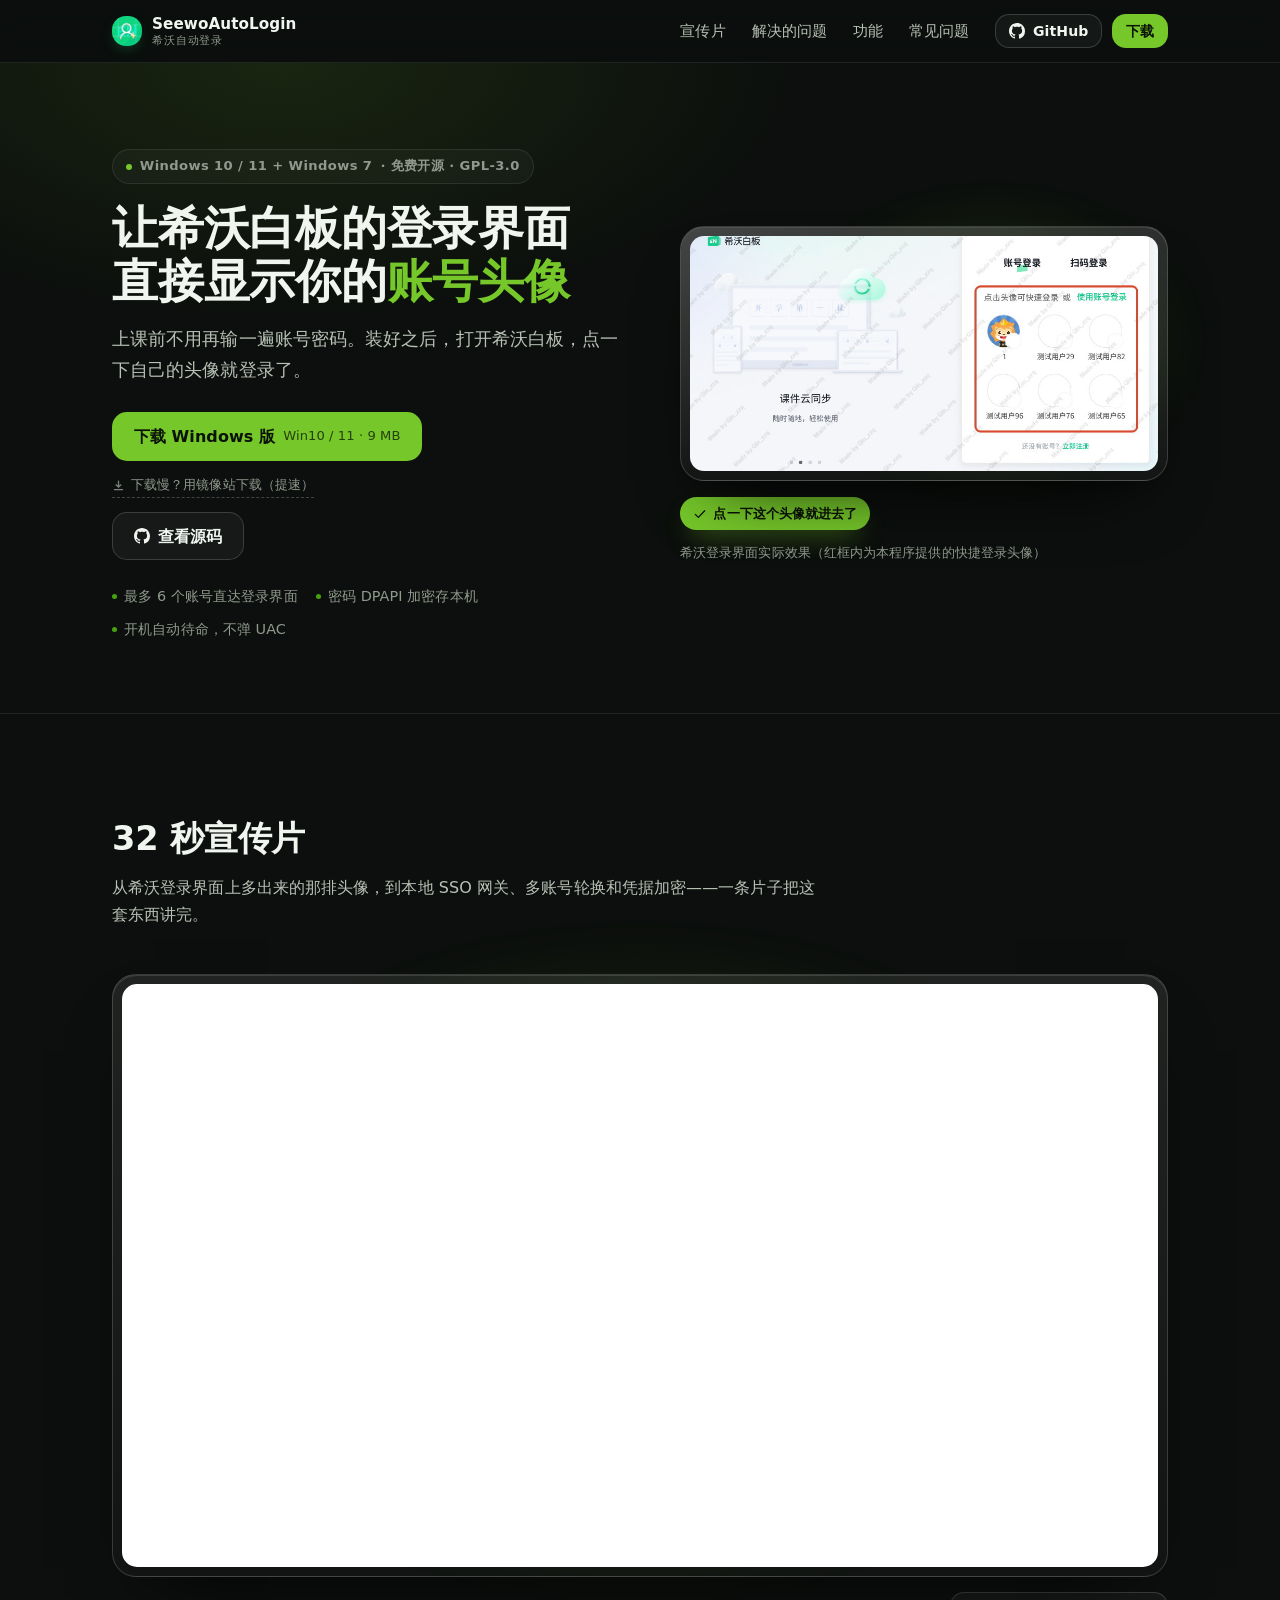
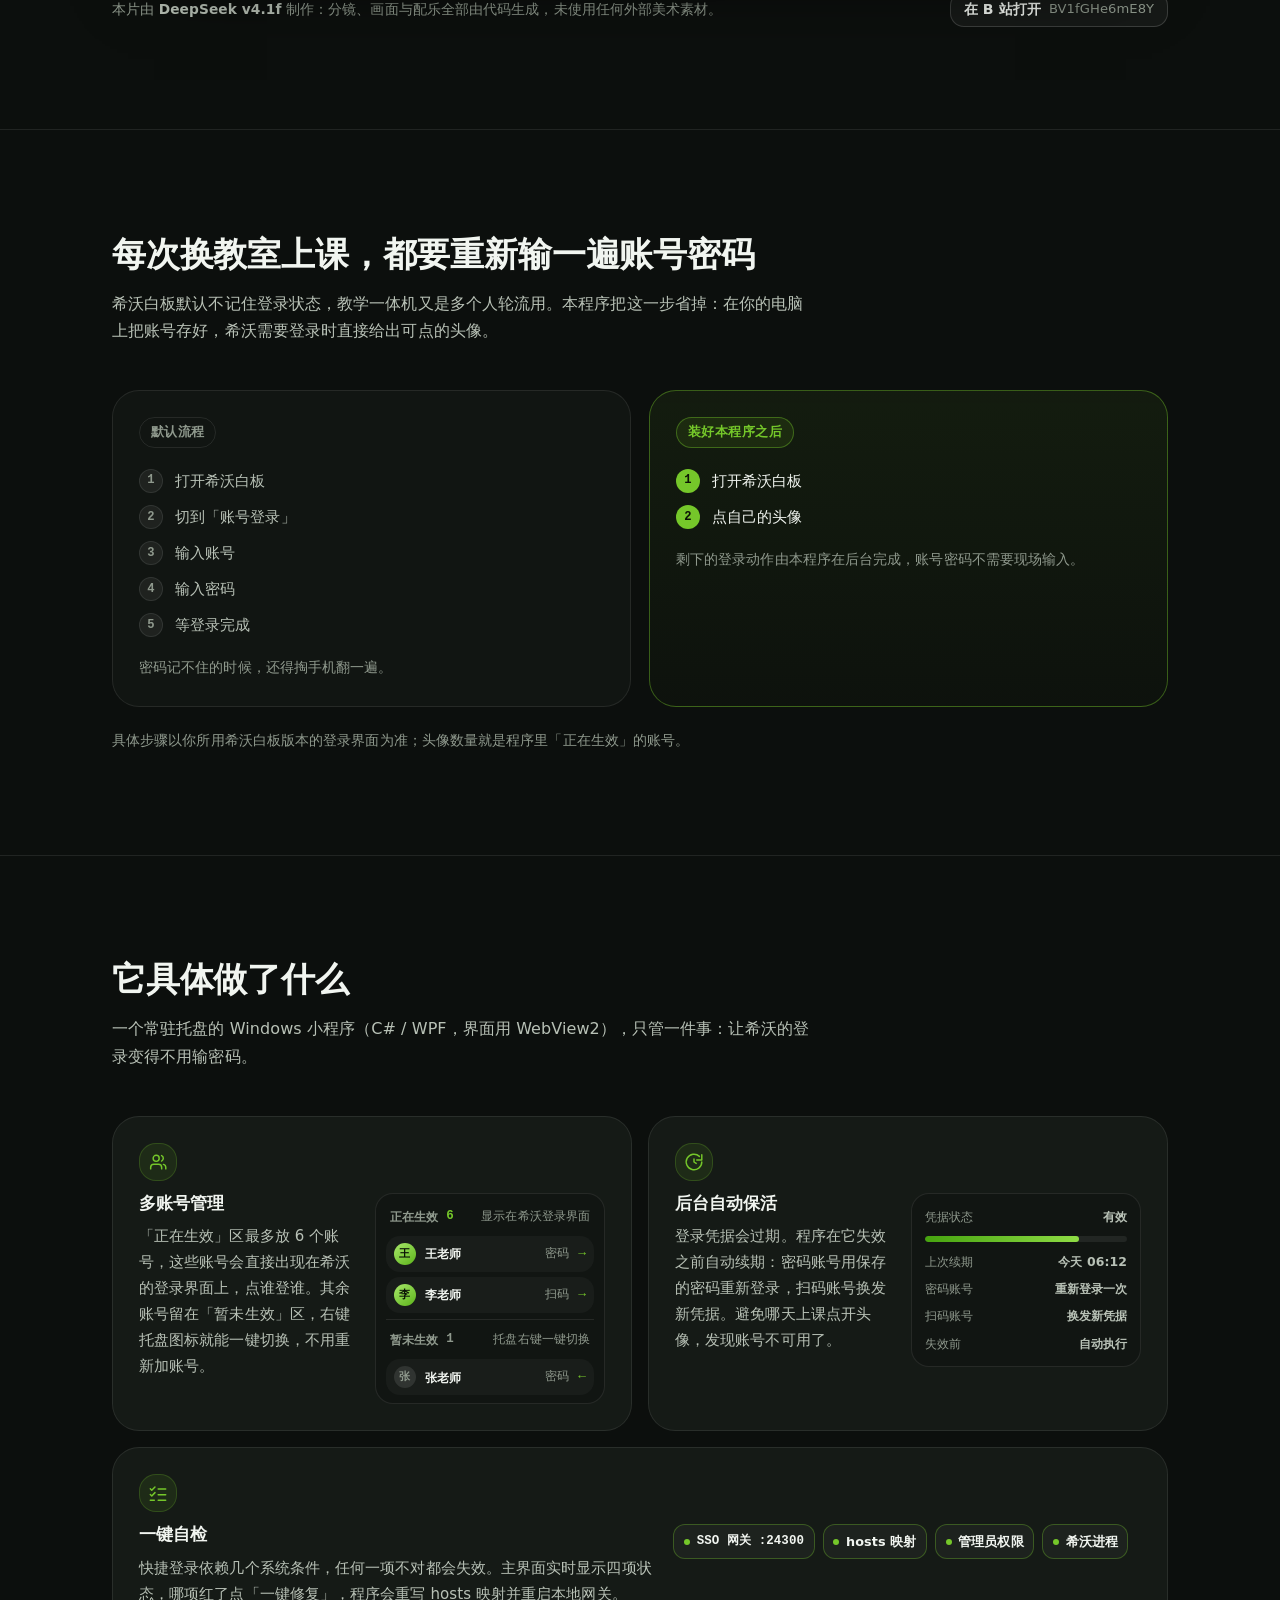
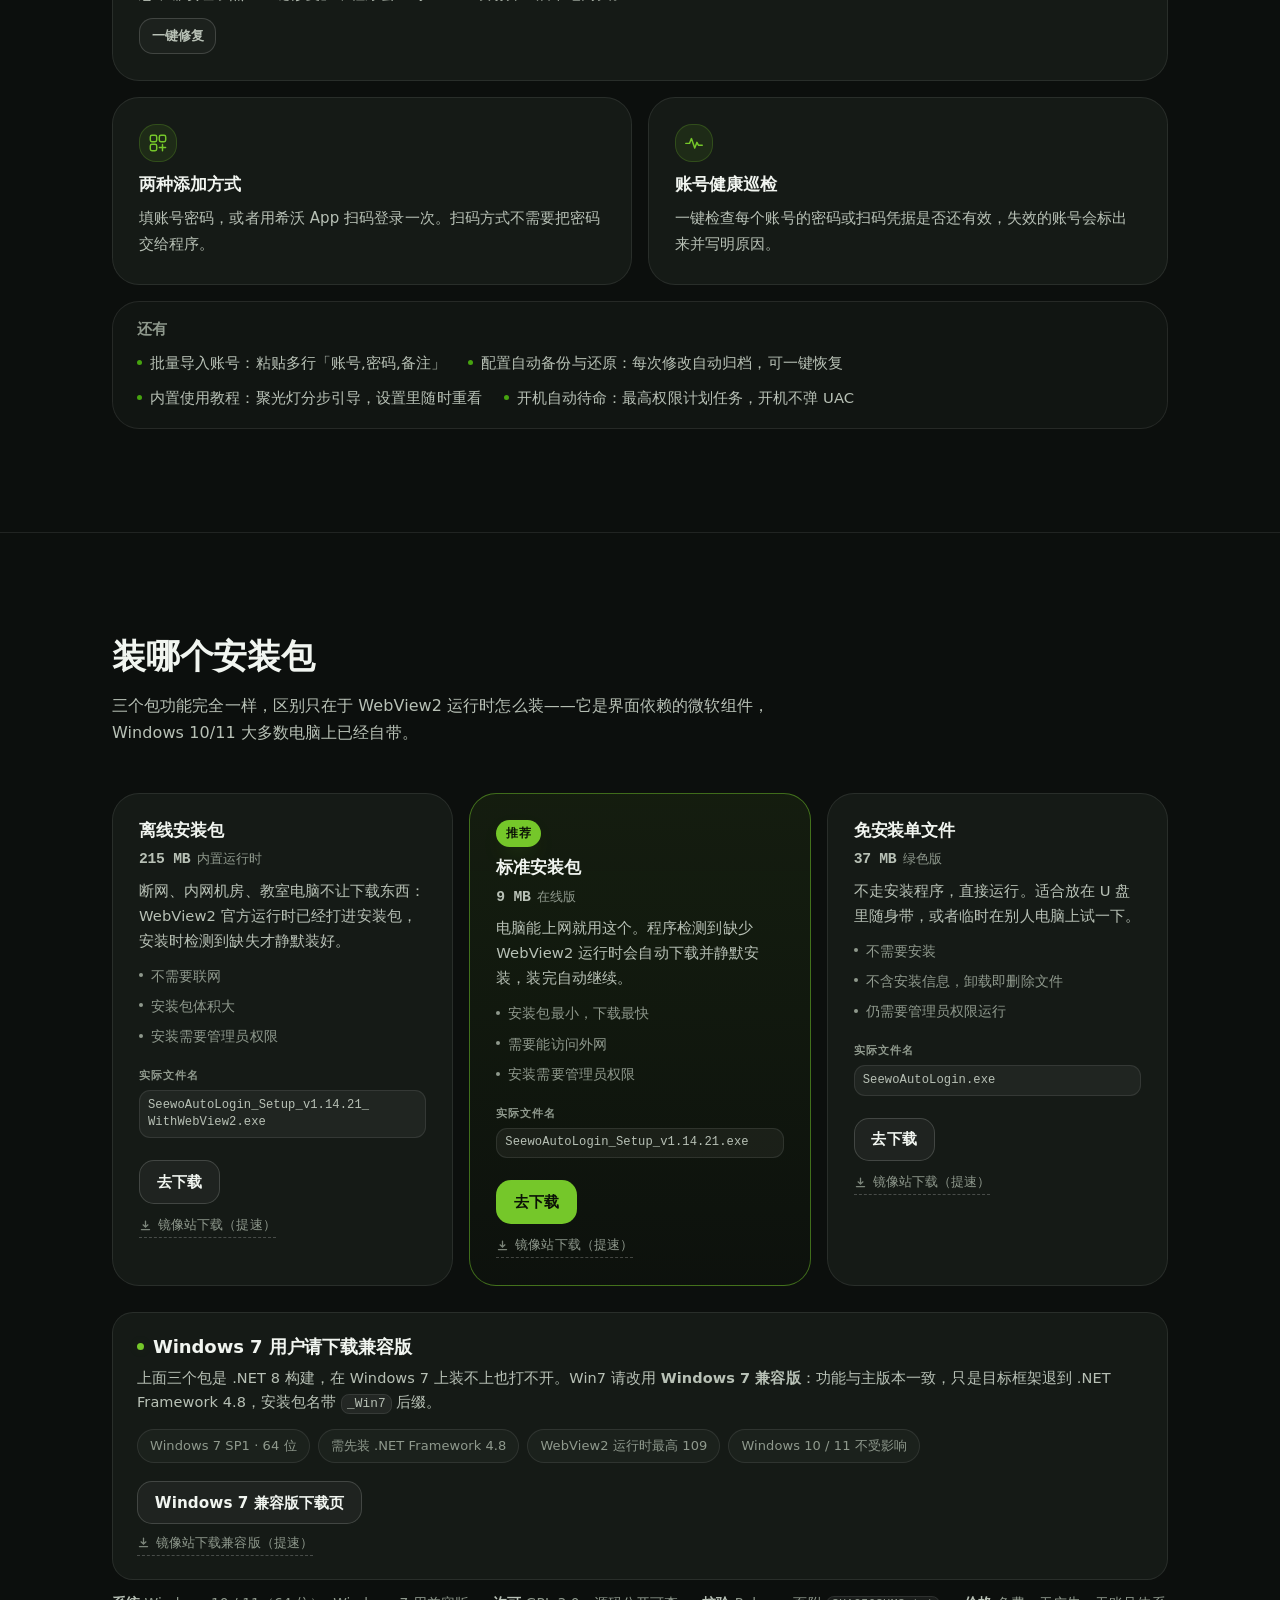
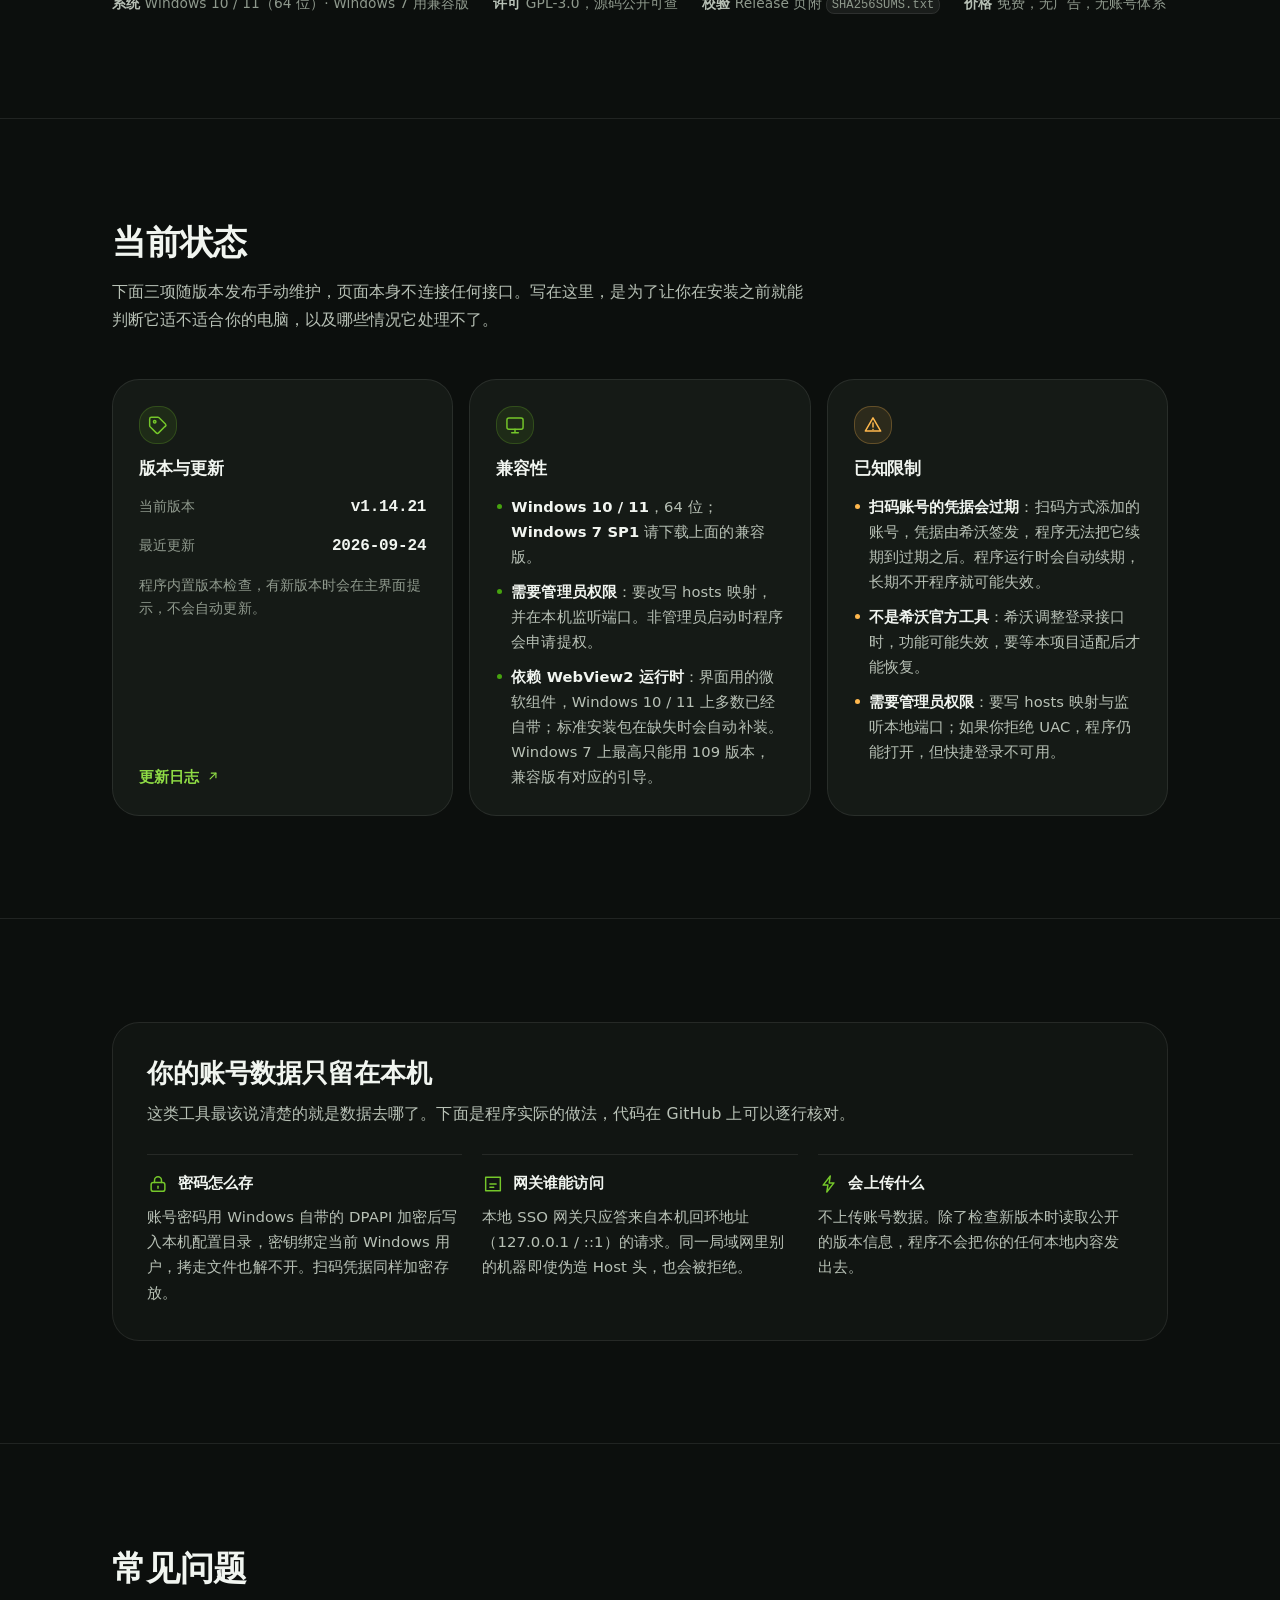
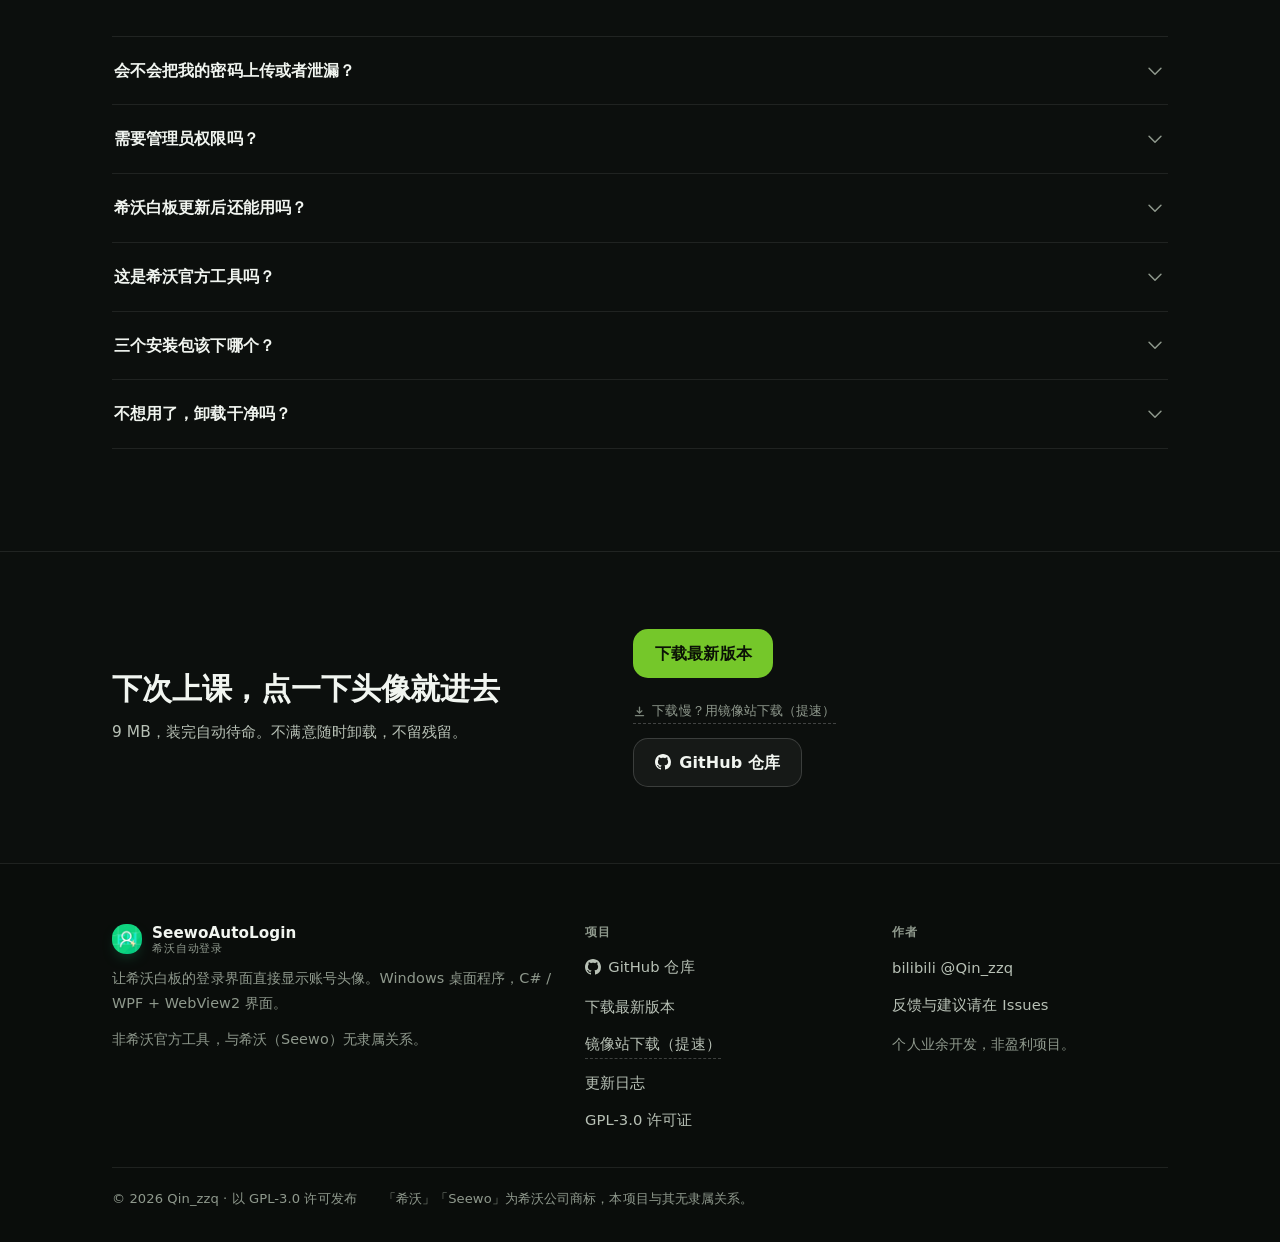
==== commit 4f5a5d2b: "docs: 同步官网版本号到 v1.14.21" ====
--- a/docs/index.html
+++ b/docs/index.html
@@ -440,7 +440,7 @@
         <p class="lede">上课前不用再输一遍账号密码。装好之后，打开希沃白板，点一下自己的头像就登录了。</p>
         <div class="hero-actions">
           <a class="btn btn-primary btn-lg" id="heroDownload" href="https://github.com/Pro-Qin/SeewoAutoLogin/releases/latest" target="_blank" rel="noopener noreferrer">下载 Windows 版<span class="meta">Win10 / 11 · 9 MB</span></a>
-          <p class="mirror-row"><a class="mirror-link" id="heroMirror" href="https://gh-proxy.com/https://github.com/Pro-Qin/SeewoAutoLogin/releases/download/v1.14.20/SeewoAutoLogin_Setup_v1.14.20.exe" target="_blank" rel="noopener noreferrer" title="镜像站为第三方加速服务，只代理下载，文件与官方一致；不可用时请改用上面的官方入口"><svg class="ico" width="13" height="13" viewBox="0 0 16 16" fill="none" stroke="currentColor" stroke-width="1.6" stroke-linecap="round" stroke-linejoin="round" aria-hidden="true"><path d="M8 2.5v7.5m0 0L5 7.2M8 10l3-2.8M3 13h10"/></svg>下载慢？用镜像站下载（提速）</a></p>
+          <p class="mirror-row"><a class="mirror-link" id="heroMirror" href="https://gh-proxy.com/https://github.com/Pro-Qin/SeewoAutoLogin/releases/download/v1.14.21/SeewoAutoLogin_Setup_v1.14.21.exe" target="_blank" rel="noopener noreferrer" title="镜像站为第三方加速服务，只代理下载，文件与官方一致；不可用时请改用上面的官方入口"><svg class="ico" width="13" height="13" viewBox="0 0 16 16" fill="none" stroke="currentColor" stroke-width="1.6" stroke-linecap="round" stroke-linejoin="round" aria-hidden="true"><path d="M8 2.5v7.5m0 0L5 7.2M8 10l3-2.8M3 13h10"/></svg>下载慢？用镜像站下载（提速）</a></p>
           <a class="btn btn-ghost btn-lg" href="https://github.com/Pro-Qin/SeewoAutoLogin" target="_blank" rel="noopener noreferrer"><svg class="ico" width="16" height="16" viewBox="0 0 16 16" fill="currentColor" aria-hidden="true" focusable="false"><path d="M8 0C3.58 0 0 3.58 0 8c0 3.54 2.29 6.53 5.47 7.59.4.07.55-.17.55-.38 0-.19-.01-.82-.01-1.49-2.01.37-2.53-.49-2.69-.94-.09-.23-.48-.94-.82-1.13-.28-.15-.68-.52-.01-.53.63-.01 1.08.58 1.23.82.72 1.21 1.87.87 2.33.66.07-.52.28-.87.51-1.07-1.78-.2-3.64-.89-3.64-3.95 0-.87.31-1.59.82-2.15-.08-.2-.36-1.02.08-2.12 0 0 .67-.21 2.2.82.64-.18 1.32-.27 2-.27s1.36.09 2 .27c1.53-1.04 2.2-.82 2.2-.82.44 1.1.16 1.92.08 2.12.51.56.82 1.27.82 2.15 0 3.07-1.87 3.75-3.65 3.95.29.25.54.73.54 1.48 0 1.07-.01 1.93-.01 2.2 0 .21.15.46.55.38A8.01 8.01 0 0 0 16 8c0-4.42-3.58-8-8-8z"/></svg><span>查看源码</span></a>
         </div>
         <ul class="hero-facts">
@@ -638,10 +638,10 @@
           </ul>
           <div class="pkg-file">
             <span class="lbl">实际文件名</span>
-            <code>SeewoAutoLogin_<wbr>Setup_<wbr>v1.14.20_<wbr>WithWebView2<wbr>.exe</code>
+            <code>SeewoAutoLogin_<wbr>Setup_<wbr>v1.14.21_<wbr>WithWebView2<wbr>.exe</code>
           </div>
           <a class="btn btn-ghost" href="https://github.com/Pro-Qin/SeewoAutoLogin/releases/latest" target="_blank" rel="noopener noreferrer">去下载</a>
-          <p class="mirror-row"><a class="mirror-link" href="https://gh-proxy.com/https://github.com/Pro-Qin/SeewoAutoLogin/releases/download/v1.14.20/SeewoAutoLogin_Setup_v1.14.20_WithWebView2.exe" target="_blank" rel="noopener noreferrer" title="镜像站为第三方加速服务，只代理下载，文件与官方一致；不可用时请改用上面的官方入口"><svg class="ico" width="13" height="13" viewBox="0 0 16 16" fill="none" stroke="currentColor" stroke-width="1.6" stroke-linecap="round" stroke-linejoin="round" aria-hidden="true"><path d="M8 2.5v7.5m0 0L5 7.2M8 10l3-2.8M3 13h10"/></svg>镜像站下载（提速）</a></p>
+          <p class="mirror-row"><a class="mirror-link" href="https://gh-proxy.com/https://github.com/Pro-Qin/SeewoAutoLogin/releases/download/v1.14.21/SeewoAutoLogin_Setup_v1.14.21_WithWebView2.exe" target="_blank" rel="noopener noreferrer" title="镜像站为第三方加速服务，只代理下载，文件与官方一致；不可用时请改用上面的官方入口"><svg class="ico" width="13" height="13" viewBox="0 0 16 16" fill="none" stroke="currentColor" stroke-width="1.6" stroke-linecap="round" stroke-linejoin="round" aria-hidden="true"><path d="M8 2.5v7.5m0 0L5 7.2M8 10l3-2.8M3 13h10"/></svg>镜像站下载（提速）</a></p>
         </article>
 
         <article class="pkg is-rec reveal">
@@ -656,10 +656,10 @@
           </ul>
           <div class="pkg-file">
             <span class="lbl">实际文件名</span>
-            <code>SeewoAutoLogin_<wbr>Setup_<wbr>v1.14.20<wbr>.exe</code>
+            <code>SeewoAutoLogin_<wbr>Setup_<wbr>v1.14.21<wbr>.exe</code>
           </div>
           <a class="btn btn-primary" href="https://github.com/Pro-Qin/SeewoAutoLogin/releases/latest" target="_blank" rel="noopener noreferrer">去下载</a>
-          <p class="mirror-row"><a class="mirror-link" href="https://gh-proxy.com/https://github.com/Pro-Qin/SeewoAutoLogin/releases/download/v1.14.20/SeewoAutoLogin_Setup_v1.14.20.exe" target="_blank" rel="noopener noreferrer" title="镜像站为第三方加速服务，只代理下载，文件与官方一致；不可用时请改用上面的官方入口"><svg class="ico" width="13" height="13" viewBox="0 0 16 16" fill="none" stroke="currentColor" stroke-width="1.6" stroke-linecap="round" stroke-linejoin="round" aria-hidden="true"><path d="M8 2.5v7.5m0 0L5 7.2M8 10l3-2.8M3 13h10"/></svg>镜像站下载（提速）</a></p>
+          <p class="mirror-row"><a class="mirror-link" href="https://gh-proxy.com/https://github.com/Pro-Qin/SeewoAutoLogin/releases/download/v1.14.21/SeewoAutoLogin_Setup_v1.14.21.exe" target="_blank" rel="noopener noreferrer" title="镜像站为第三方加速服务，只代理下载，文件与官方一致；不可用时请改用上面的官方入口"><svg class="ico" width="13" height="13" viewBox="0 0 16 16" fill="none" stroke="currentColor" stroke-width="1.6" stroke-linecap="round" stroke-linejoin="round" aria-hidden="true"><path d="M8 2.5v7.5m0 0L5 7.2M8 10l3-2.8M3 13h10"/></svg>镜像站下载（提速）</a></p>
         </article>
 
         <article class="pkg reveal">
@@ -676,7 +676,7 @@
             <code>SeewoAutoLogin<wbr>.exe</code>
           </div>
           <a class="btn btn-ghost" href="https://github.com/Pro-Qin/SeewoAutoLogin/releases/latest" target="_blank" rel="noopener noreferrer">去下载</a>
-          <p class="mirror-row"><a class="mirror-link" href="https://gh-proxy.com/https://github.com/Pro-Qin/SeewoAutoLogin/releases/download/v1.14.20/SeewoAutoLogin.exe" target="_blank" rel="noopener noreferrer" title="镜像站为第三方加速服务，只代理下载，文件与官方一致；不可用时请改用上面的官方入口"><svg class="ico" width="13" height="13" viewBox="0 0 16 16" fill="none" stroke="currentColor" stroke-width="1.6" stroke-linecap="round" stroke-linejoin="round" aria-hidden="true"><path d="M8 2.5v7.5m0 0L5 7.2M8 10l3-2.8M3 13h10"/></svg>镜像站下载（提速）</a></p>
+          <p class="mirror-row"><a class="mirror-link" href="https://gh-proxy.com/https://github.com/Pro-Qin/SeewoAutoLogin/releases/download/v1.14.21/SeewoAutoLogin.exe" target="_blank" rel="noopener noreferrer" title="镜像站为第三方加速服务，只代理下载，文件与官方一致；不可用时请改用上面的官方入口"><svg class="ico" width="13" height="13" viewBox="0 0 16 16" fill="none" stroke="currentColor" stroke-width="1.6" stroke-linecap="round" stroke-linejoin="round" aria-hidden="true"><path d="M8 2.5v7.5m0 0L5 7.2M8 10l3-2.8M3 13h10"/></svg>镜像站下载（提速）</a></p>
         </article>
       </div>
 
@@ -689,8 +689,8 @@
           <li>WebView2 运行时最高 109</li>
           <li>Windows 10 / 11 不受影响</li>
         </ul>
-        <a class="btn btn-ghost" href="https://github.com/Pro-Qin/SeewoAutoLogin/releases/tag/v1.14.20-win7" target="_blank" rel="noopener noreferrer">Windows 7 兼容版下载页</a>
-        <p class="mirror-row"><a class="mirror-link" href="https://gh-proxy.com/https://github.com/Pro-Qin/SeewoAutoLogin/releases/download/v1.14.20-win7/SeewoAutoLogin_Setup_v1.14.20_Win7.exe" target="_blank" rel="noopener noreferrer" title="镜像站为第三方加速服务，只代理下载，文件与官方一致；不可用时请改用上面的官方入口"><svg class="ico" width="13" height="13" viewBox="0 0 16 16" fill="none" stroke="currentColor" stroke-width="1.6" stroke-linecap="round" stroke-linejoin="round" aria-hidden="true"><path d="M8 2.5v7.5m0 0L5 7.2M8 10l3-2.8M3 13h10"/></svg>镜像站下载兼容版（提速）</a></p>
+        <a class="btn btn-ghost" href="https://github.com/Pro-Qin/SeewoAutoLogin/releases/tag/v1.14.21-win7" target="_blank" rel="noopener noreferrer">Windows 7 兼容版下载页</a>
+        <p class="mirror-row"><a class="mirror-link" href="https://gh-proxy.com/https://github.com/Pro-Qin/SeewoAutoLogin/releases/download/v1.14.21-win7/SeewoAutoLogin_Setup_v1.14.21_Win7.exe" target="_blank" rel="noopener noreferrer" title="镜像站为第三方加速服务，只代理下载，文件与官方一致；不可用时请改用上面的官方入口"><svg class="ico" width="13" height="13" viewBox="0 0 16 16" fill="none" stroke="currentColor" stroke-width="1.6" stroke-linecap="round" stroke-linejoin="round" aria-hidden="true"><path d="M8 2.5v7.5m0 0L5 7.2M8 10l3-2.8M3 13h10"/></svg>镜像站下载兼容版（提速）</a></p>
       </div>
 
       <div class="spec reveal">
@@ -715,7 +715,7 @@
           <span class="card-ico"><svg class="ico" width="22" height="22" viewBox="0 0 24 24" fill="none" stroke="currentColor" stroke-width="1.6" stroke-linecap="round" stroke-linejoin="round" aria-hidden="true" focusable="false"><path d="M20.6 12.6l-8 8a1.8 1.8 0 0 1-2.5 0l-6.7-6.7a1.8 1.8 0 0 1-.5-1.3V5.4a1.8 1.8 0 0 1 1.8-1.8h7.2c.5 0 .9.2 1.3.5l6.9 6.9a1.8 1.8 0 0 1 0 2.5z"/><circle cx="8.4" cy="8.4" r="1.35"/></svg></span>
           <h3>版本与更新</h3>
           <div class="srows">
-            <div class="srow"><span>当前版本</span><b>v1.14.20</b></div>
+            <div class="srow"><span>当前版本</span><b>v1.14.21</b></div>
             <div class="srow"><span>最近更新</span><b>2026-09-24</b></div>
           </div>
           <p class="scard-note">程序内置版本检查，有新版本时会在主界面提示，不会自动更新。</p>
@@ -835,7 +835,7 @@
       </div>
       <div class="hero-actions" style="margin-top:0">
         <a class="btn btn-primary btn-lg" href="https://github.com/Pro-Qin/SeewoAutoLogin/releases/latest" target="_blank" rel="noopener noreferrer">下载最新版本</a>
-        <p class="mirror-row"><a class="mirror-link" href="https://gh-proxy.com/https://github.com/Pro-Qin/SeewoAutoLogin/releases/download/v1.14.20/SeewoAutoLogin_Setup_v1.14.20.exe" target="_blank" rel="noopener noreferrer" title="镜像站为第三方加速服务，只代理下载，文件与官方一致；不可用时请改用上面的官方入口"><svg class="ico" width="13" height="13" viewBox="0 0 16 16" fill="none" stroke="currentColor" stroke-width="1.6" stroke-linecap="round" stroke-linejoin="round" aria-hidden="true"><path d="M8 2.5v7.5m0 0L5 7.2M8 10l3-2.8M3 13h10"/></svg>下载慢？用镜像站下载（提速）</a></p>
+        <p class="mirror-row"><a class="mirror-link" href="https://gh-proxy.com/https://github.com/Pro-Qin/SeewoAutoLogin/releases/download/v1.14.21/SeewoAutoLogin_Setup_v1.14.21.exe" target="_blank" rel="noopener noreferrer" title="镜像站为第三方加速服务，只代理下载，文件与官方一致；不可用时请改用上面的官方入口"><svg class="ico" width="13" height="13" viewBox="0 0 16 16" fill="none" stroke="currentColor" stroke-width="1.6" stroke-linecap="round" stroke-linejoin="round" aria-hidden="true"><path d="M8 2.5v7.5m0 0L5 7.2M8 10l3-2.8M3 13h10"/></svg>下载慢？用镜像站下载（提速）</a></p>
         <a class="btn btn-ghost btn-lg" href="https://github.com/Pro-Qin/SeewoAutoLogin" target="_blank" rel="noopener noreferrer"><svg class="ico" width="16" height="16" viewBox="0 0 16 16" fill="currentColor" aria-hidden="true" focusable="false"><path d="M8 0C3.58 0 0 3.58 0 8c0 3.54 2.29 6.53 5.47 7.59.4.07.55-.17.55-.38 0-.19-.01-.82-.01-1.49-2.01.37-2.53-.49-2.69-.94-.09-.23-.48-.94-.82-1.13-.28-.15-.68-.52-.01-.53.63-.01 1.08.58 1.23.82.72 1.21 1.87.87 2.33.66.07-.52.28-.87.51-1.07-1.78-.2-3.64-.89-3.64-3.95 0-.87.31-1.59.82-2.15-.08-.2-.36-1.02.08-2.12 0 0 .67-.21 2.2.82.64-.18 1.32-.27 2-.27s1.36.09 2 .27c1.53-1.04 2.2-.82 2.2-.82.44 1.1.16 1.92.08 2.12.51.56.82 1.27.82 2.15 0 3.07-1.87 3.75-3.65 3.95.29.25.54.73.54 1.48 0 1.07-.01 1.93-.01 2.2 0 .21.15.46.55.38A8.01 8.01 0 0 0 16 8c0-4.42-3.58-8-8-8z"/></svg><span>GitHub 仓库</span></a>
       </div>
     </div>
@@ -856,7 +856,7 @@
         <ul>
           <li><a href="https://github.com/Pro-Qin/SeewoAutoLogin" target="_blank" rel="noopener noreferrer"><svg class="ico" width="16" height="16" viewBox="0 0 16 16" fill="currentColor" aria-hidden="true" focusable="false"><path d="M8 0C3.58 0 0 3.58 0 8c0 3.54 2.29 6.53 5.47 7.59.4.07.55-.17.55-.38 0-.19-.01-.82-.01-1.49-2.01.37-2.53-.49-2.69-.94-.09-.23-.48-.94-.82-1.13-.28-.15-.68-.52-.01-.53.63-.01 1.08.58 1.23.82.72 1.21 1.87.87 2.33.66.07-.52.28-.87.51-1.07-1.78-.2-3.64-.89-3.64-3.95 0-.87.31-1.59.82-2.15-.08-.2-.36-1.02.08-2.12 0 0 .67-.21 2.2.82.64-.18 1.32-.27 2-.27s1.36.09 2 .27c1.53-1.04 2.2-.82 2.2-.82.44 1.1.16 1.92.08 2.12.51.56.82 1.27.82 2.15 0 3.07-1.87 3.75-3.65 3.95.29.25.54.73.54 1.48 0 1.07-.01 1.93-.01 2.2 0 .21.15.46.55.38A8.01 8.01 0 0 0 16 8c0-4.42-3.58-8-8-8z"/></svg>GitHub 仓库</a></li>
           <li><a href="https://github.com/Pro-Qin/SeewoAutoLogin/releases/latest" target="_blank" rel="noopener noreferrer">下载最新版本</a></li>
-          <li><a class="mirror-link" href="https://gh-proxy.com/https://github.com/Pro-Qin/SeewoAutoLogin/releases/download/v1.14.20/SeewoAutoLogin_Setup_v1.14.20.exe" target="_blank" rel="noopener noreferrer" title="镜像站为第三方加速服务，只代理下载，文件与官方一致；不可用时请改用上面的官方入口">镜像站下载（提速）</a></li>
+          <li><a class="mirror-link" href="https://gh-proxy.com/https://github.com/Pro-Qin/SeewoAutoLogin/releases/download/v1.14.21/SeewoAutoLogin_Setup_v1.14.21.exe" target="_blank" rel="noopener noreferrer" title="镜像站为第三方加速服务，只代理下载，文件与官方一致；不可用时请改用上面的官方入口">镜像站下载（提速）</a></li>
           <li><a href="https://github.com/Pro-Qin/SeewoAutoLogin/blob/main/CHANGELOG.md" target="_blank" rel="noopener noreferrer">更新日志</a></li>
           <li><a href="https://github.com/Pro-Qin/SeewoAutoLogin/blob/main/LICENSE" target="_blank" rel="noopener noreferrer">GPL-3.0 许可证</a></li>
         </ul>
@@ -886,7 +886,7 @@
   var major=parseInt(m[1],10),minor=parseInt(m[2],10);
   if(major!==6||minor<1||minor>3){return;}   /* 10.0 是 Win10 / Win11 */
 
-  var ver="v1.14.20";
+  var ver="v1.14.21";
   var page="https://github.com/Pro-Qin/SeewoAutoLogin/releases/tag/"+ver+"-win7";
   var direct="https://github.com/Pro-Qin/SeewoAutoLogin/releases/download/"+ver+"-win7/SeewoAutoLogin_Setup_"+ver+"_Win7.exe";
 
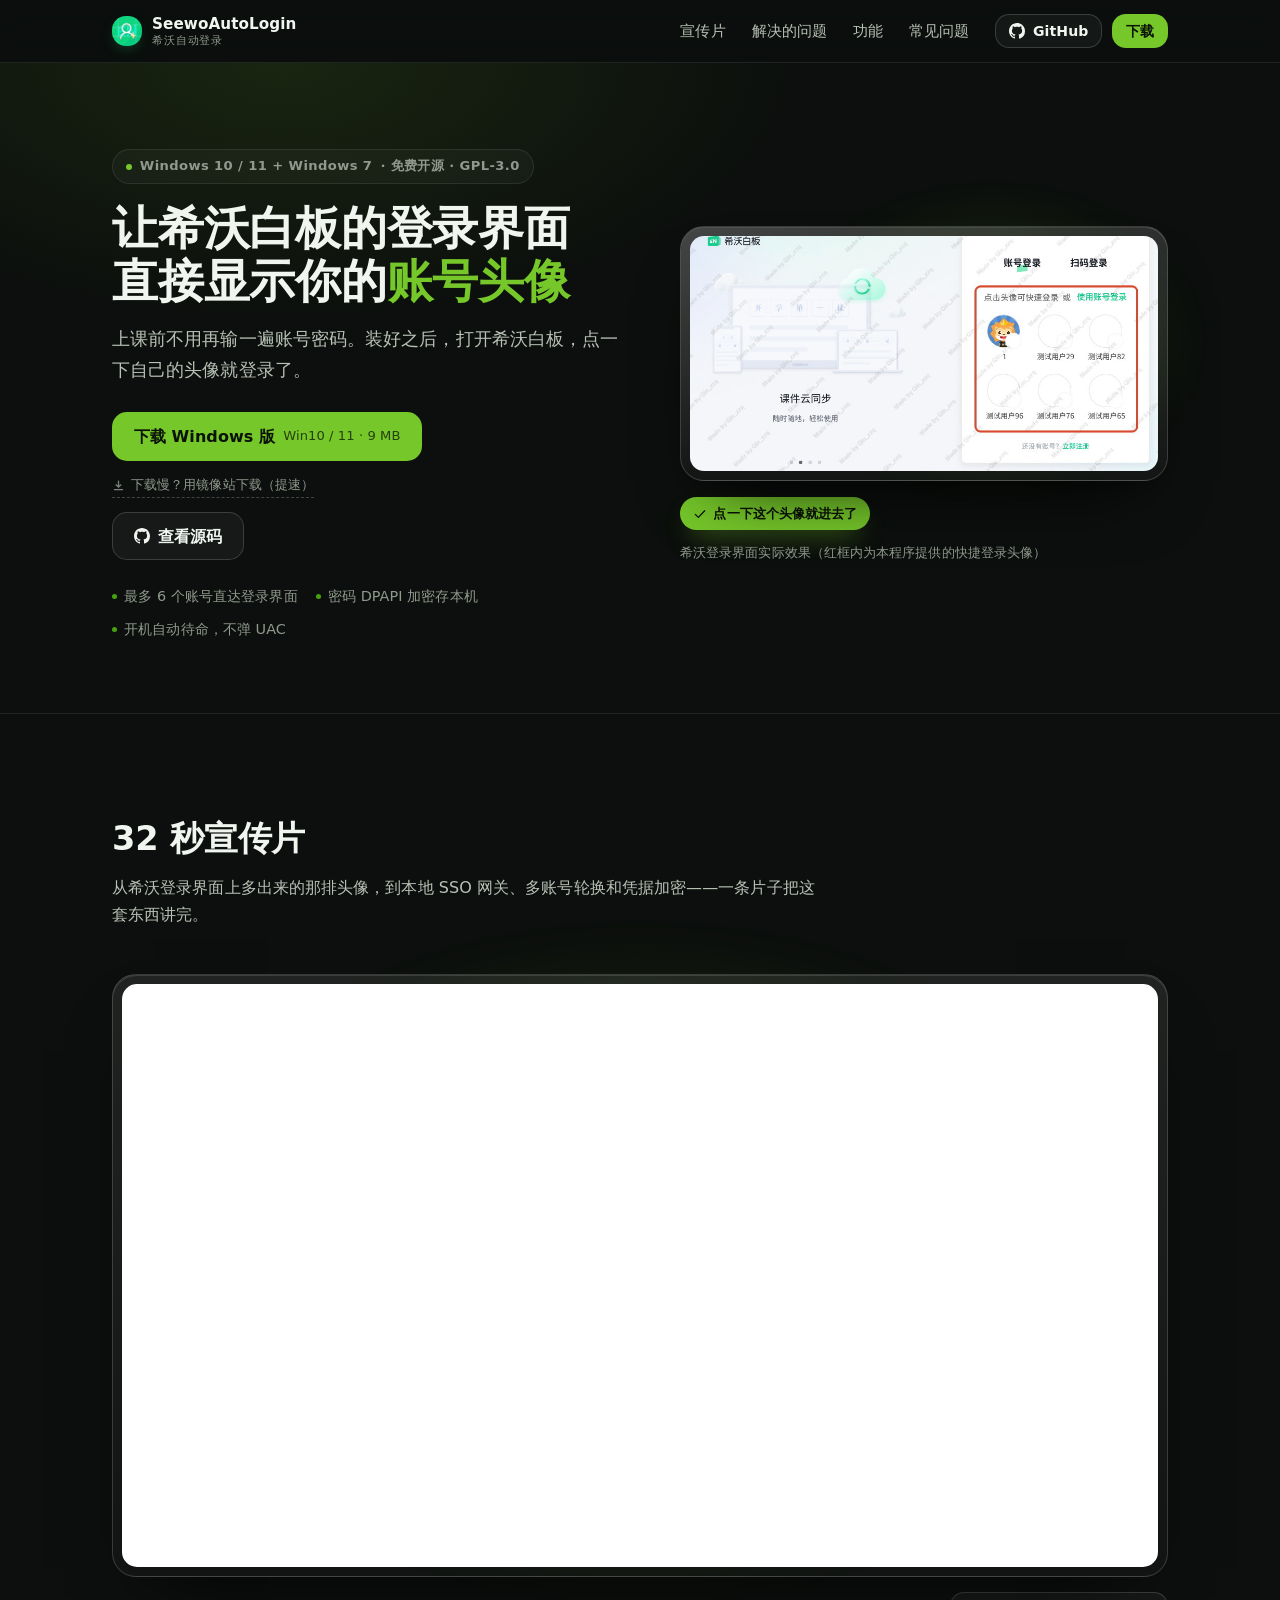
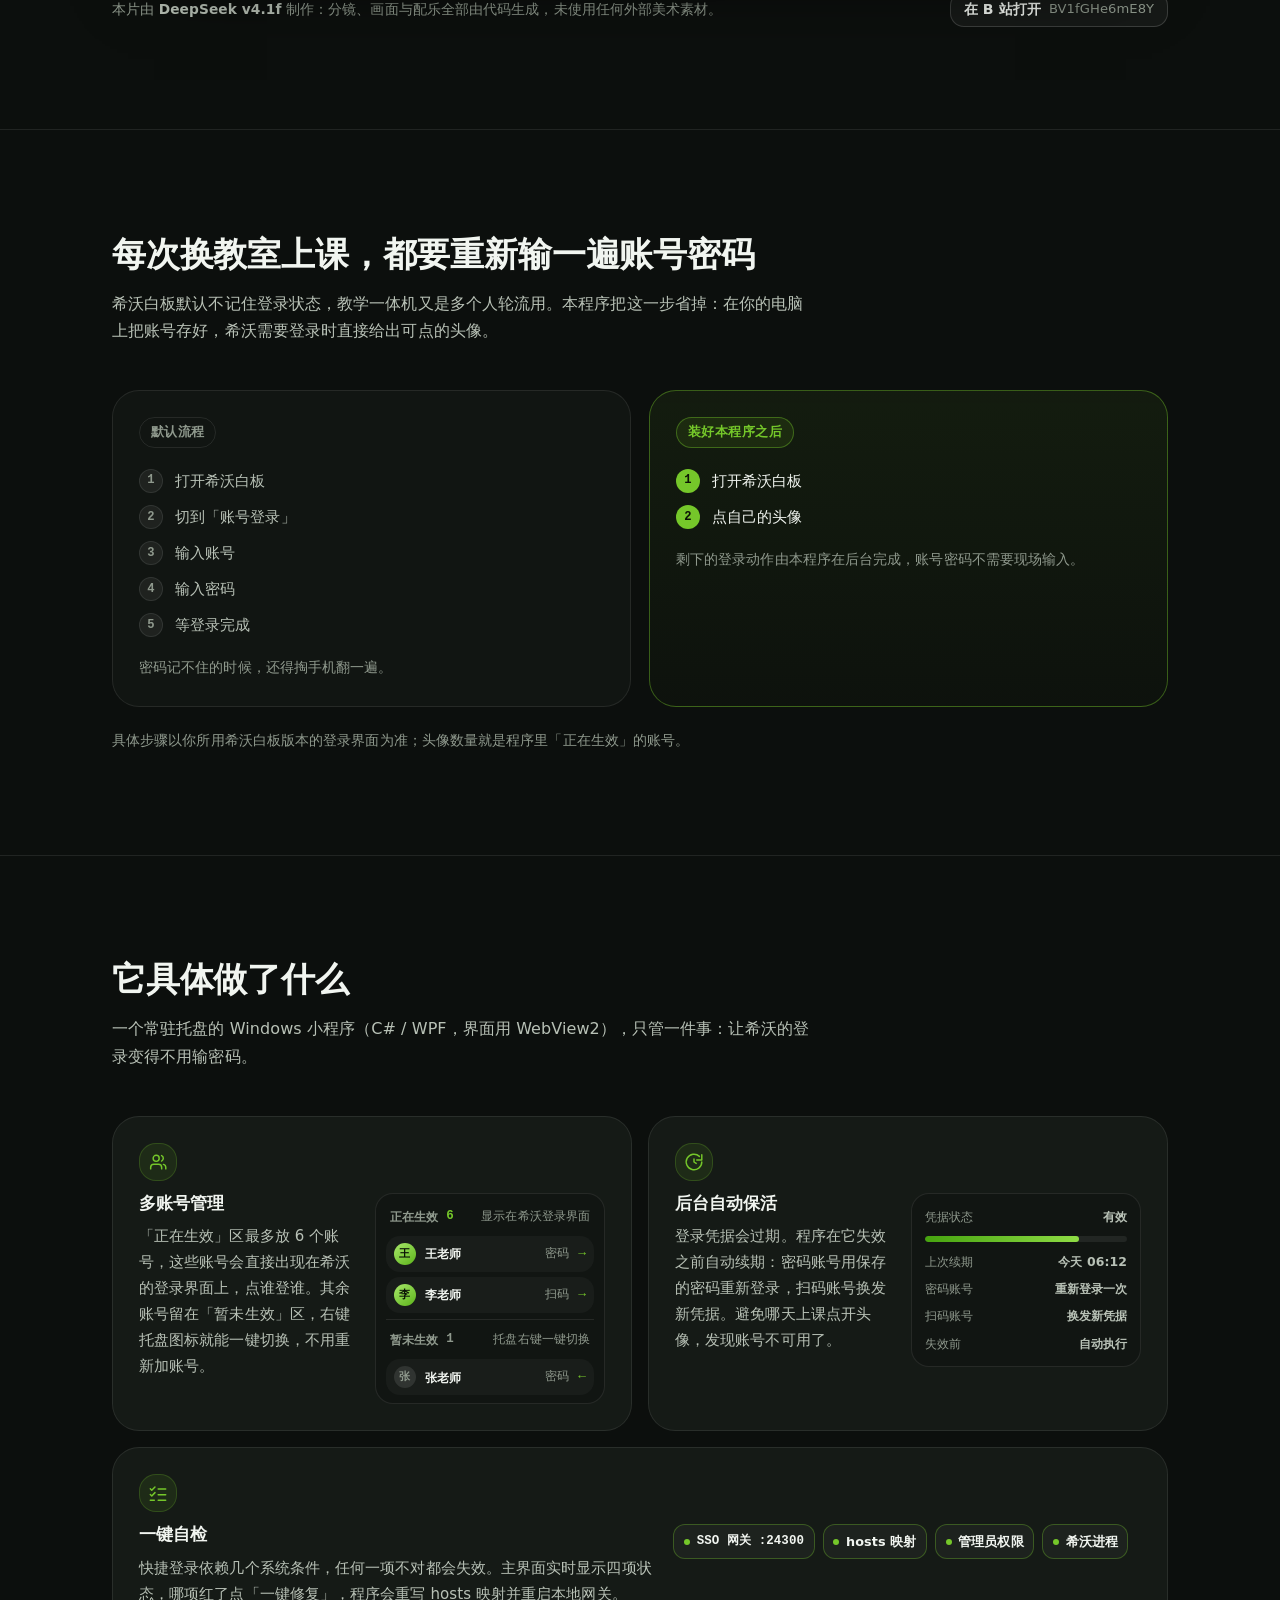
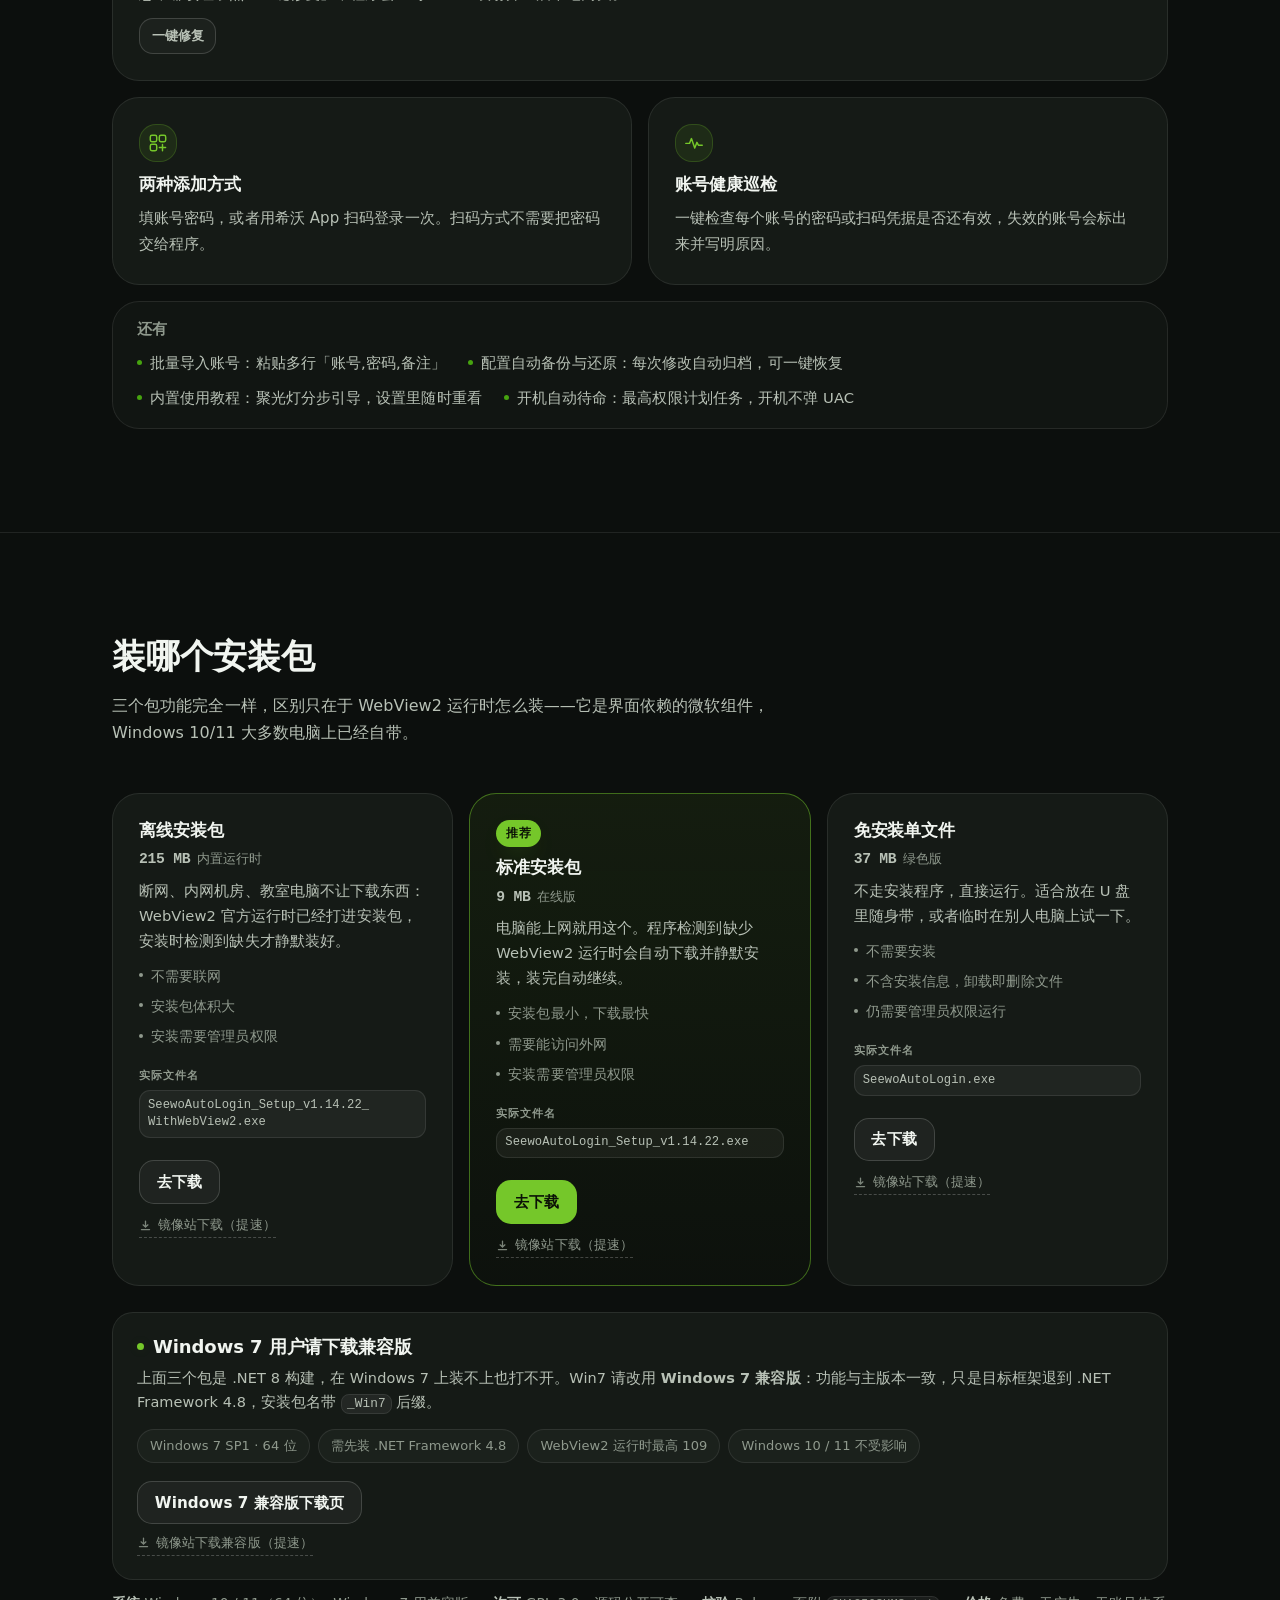
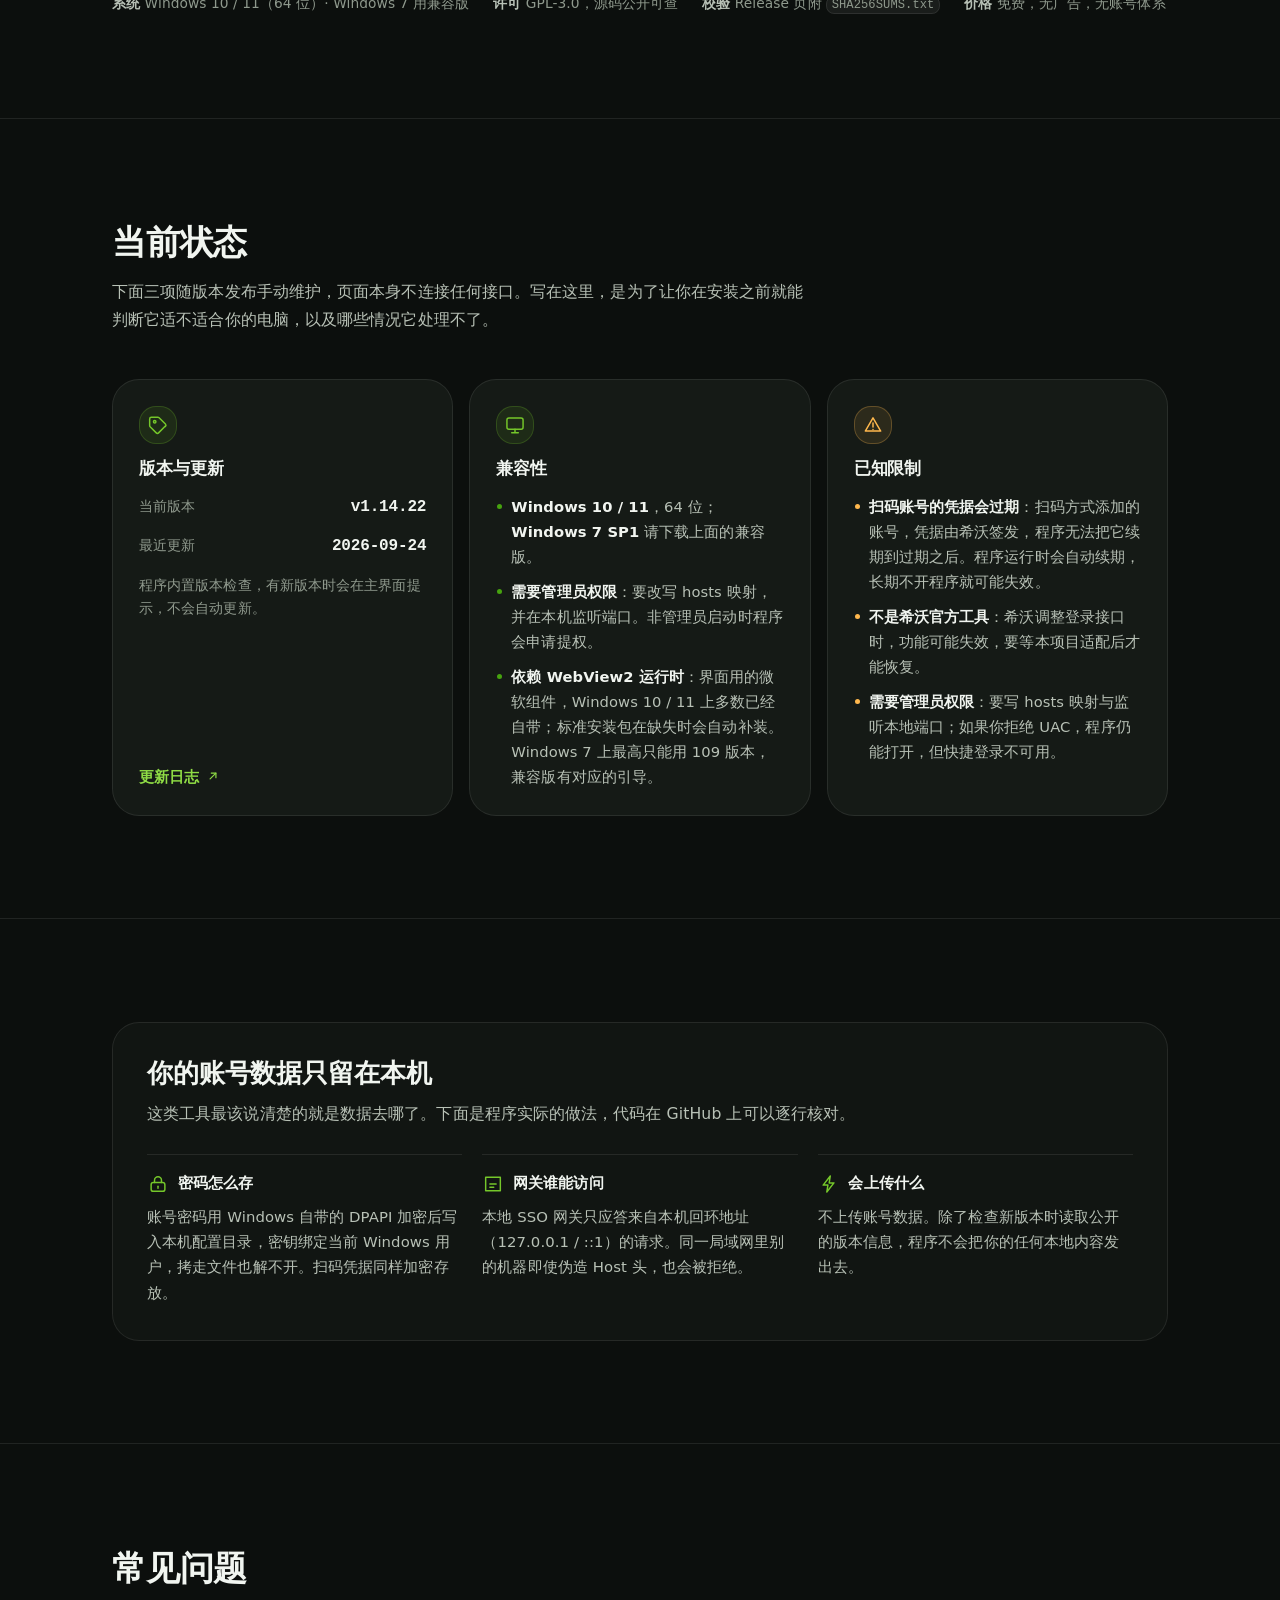
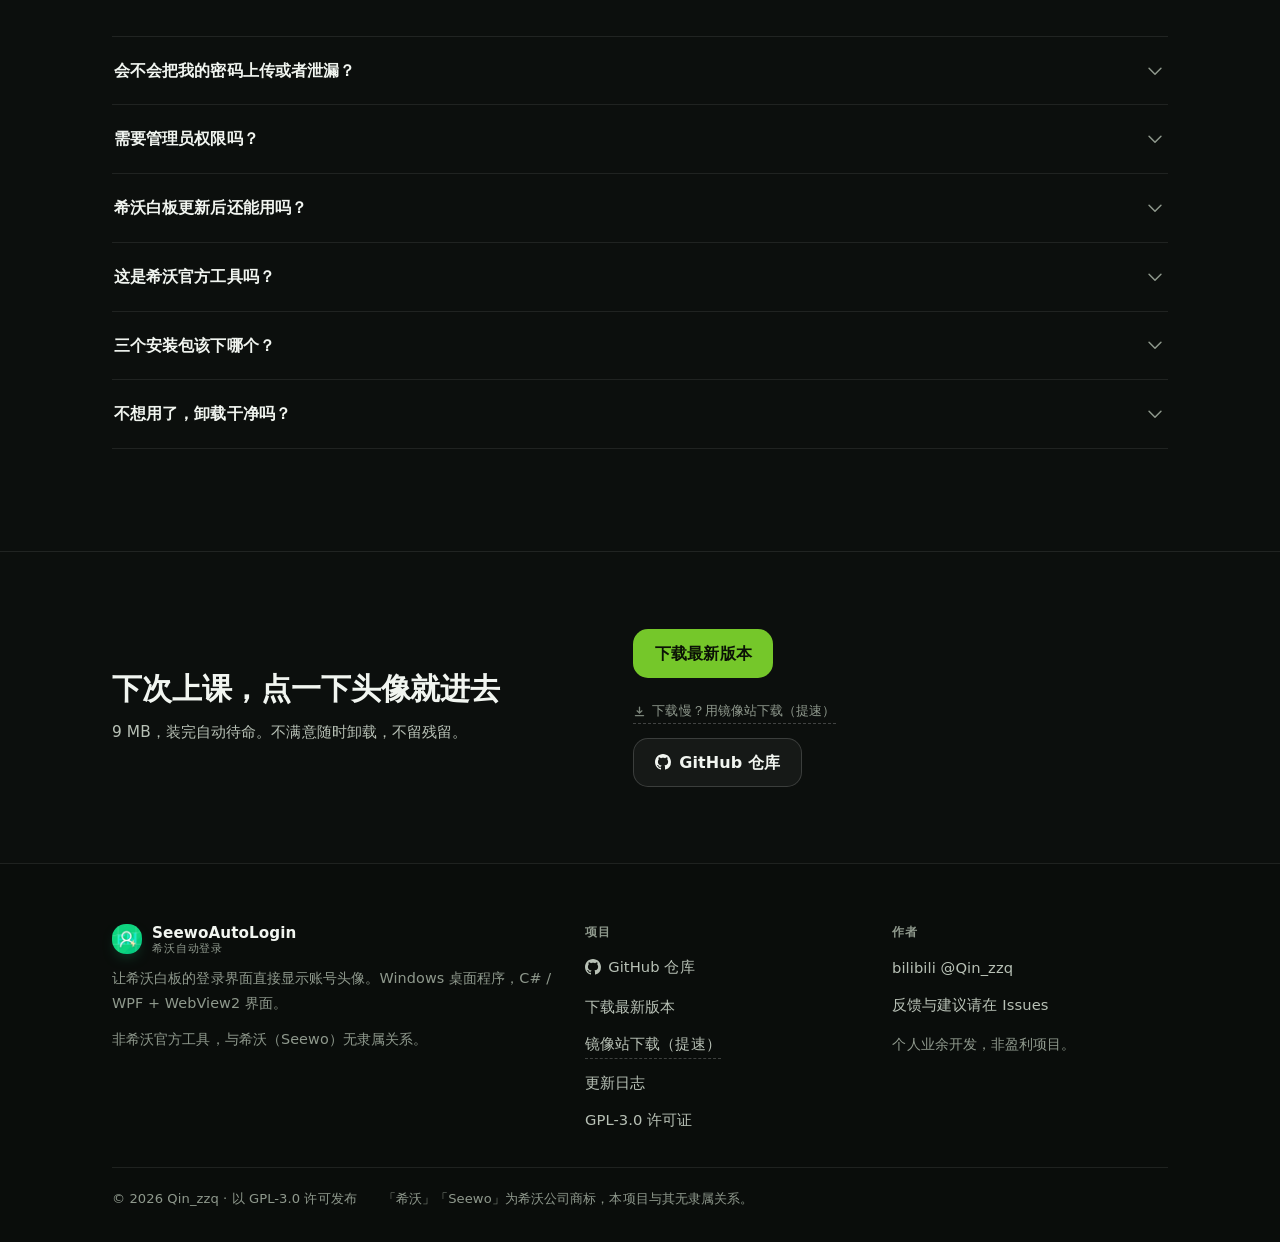
==== commit fef45123: "docs: 同步官网版本号到 v1.14.22" ====
--- a/docs/index.html
+++ b/docs/index.html
@@ -440,7 +440,7 @@
         <p class="lede">上课前不用再输一遍账号密码。装好之后，打开希沃白板，点一下自己的头像就登录了。</p>
         <div class="hero-actions">
           <a class="btn btn-primary btn-lg" id="heroDownload" href="https://github.com/Pro-Qin/SeewoAutoLogin/releases/latest" target="_blank" rel="noopener noreferrer">下载 Windows 版<span class="meta">Win10 / 11 · 9 MB</span></a>
-          <p class="mirror-row"><a class="mirror-link" id="heroMirror" href="https://gh-proxy.com/https://github.com/Pro-Qin/SeewoAutoLogin/releases/download/v1.14.21/SeewoAutoLogin_Setup_v1.14.21.exe" target="_blank" rel="noopener noreferrer" title="镜像站为第三方加速服务，只代理下载，文件与官方一致；不可用时请改用上面的官方入口"><svg class="ico" width="13" height="13" viewBox="0 0 16 16" fill="none" stroke="currentColor" stroke-width="1.6" stroke-linecap="round" stroke-linejoin="round" aria-hidden="true"><path d="M8 2.5v7.5m0 0L5 7.2M8 10l3-2.8M3 13h10"/></svg>下载慢？用镜像站下载（提速）</a></p>
+          <p class="mirror-row"><a class="mirror-link" id="heroMirror" href="https://gh-proxy.com/https://github.com/Pro-Qin/SeewoAutoLogin/releases/download/v1.14.22/SeewoAutoLogin_Setup_v1.14.22.exe" target="_blank" rel="noopener noreferrer" title="镜像站为第三方加速服务，只代理下载，文件与官方一致；不可用时请改用上面的官方入口"><svg class="ico" width="13" height="13" viewBox="0 0 16 16" fill="none" stroke="currentColor" stroke-width="1.6" stroke-linecap="round" stroke-linejoin="round" aria-hidden="true"><path d="M8 2.5v7.5m0 0L5 7.2M8 10l3-2.8M3 13h10"/></svg>下载慢？用镜像站下载（提速）</a></p>
           <a class="btn btn-ghost btn-lg" href="https://github.com/Pro-Qin/SeewoAutoLogin" target="_blank" rel="noopener noreferrer"><svg class="ico" width="16" height="16" viewBox="0 0 16 16" fill="currentColor" aria-hidden="true" focusable="false"><path d="M8 0C3.58 0 0 3.58 0 8c0 3.54 2.29 6.53 5.47 7.59.4.07.55-.17.55-.38 0-.19-.01-.82-.01-1.49-2.01.37-2.53-.49-2.69-.94-.09-.23-.48-.94-.82-1.13-.28-.15-.68-.52-.01-.53.63-.01 1.08.58 1.23.82.72 1.21 1.87.87 2.33.66.07-.52.28-.87.51-1.07-1.78-.2-3.64-.89-3.64-3.95 0-.87.31-1.59.82-2.15-.08-.2-.36-1.02.08-2.12 0 0 .67-.21 2.2.82.64-.18 1.32-.27 2-.27s1.36.09 2 .27c1.53-1.04 2.2-.82 2.2-.82.44 1.1.16 1.92.08 2.12.51.56.82 1.27.82 2.15 0 3.07-1.87 3.75-3.65 3.95.29.25.54.73.54 1.48 0 1.07-.01 1.93-.01 2.2 0 .21.15.46.55.38A8.01 8.01 0 0 0 16 8c0-4.42-3.58-8-8-8z"/></svg><span>查看源码</span></a>
         </div>
         <ul class="hero-facts">
@@ -638,10 +638,10 @@
           </ul>
           <div class="pkg-file">
             <span class="lbl">实际文件名</span>
-            <code>SeewoAutoLogin_<wbr>Setup_<wbr>v1.14.21_<wbr>WithWebView2<wbr>.exe</code>
+            <code>SeewoAutoLogin_<wbr>Setup_<wbr>v1.14.22_<wbr>WithWebView2<wbr>.exe</code>
           </div>
           <a class="btn btn-ghost" href="https://github.com/Pro-Qin/SeewoAutoLogin/releases/latest" target="_blank" rel="noopener noreferrer">去下载</a>
-          <p class="mirror-row"><a class="mirror-link" href="https://gh-proxy.com/https://github.com/Pro-Qin/SeewoAutoLogin/releases/download/v1.14.21/SeewoAutoLogin_Setup_v1.14.21_WithWebView2.exe" target="_blank" rel="noopener noreferrer" title="镜像站为第三方加速服务，只代理下载，文件与官方一致；不可用时请改用上面的官方入口"><svg class="ico" width="13" height="13" viewBox="0 0 16 16" fill="none" stroke="currentColor" stroke-width="1.6" stroke-linecap="round" stroke-linejoin="round" aria-hidden="true"><path d="M8 2.5v7.5m0 0L5 7.2M8 10l3-2.8M3 13h10"/></svg>镜像站下载（提速）</a></p>
+          <p class="mirror-row"><a class="mirror-link" href="https://gh-proxy.com/https://github.com/Pro-Qin/SeewoAutoLogin/releases/download/v1.14.22/SeewoAutoLogin_Setup_v1.14.22_WithWebView2.exe" target="_blank" rel="noopener noreferrer" title="镜像站为第三方加速服务，只代理下载，文件与官方一致；不可用时请改用上面的官方入口"><svg class="ico" width="13" height="13" viewBox="0 0 16 16" fill="none" stroke="currentColor" stroke-width="1.6" stroke-linecap="round" stroke-linejoin="round" aria-hidden="true"><path d="M8 2.5v7.5m0 0L5 7.2M8 10l3-2.8M3 13h10"/></svg>镜像站下载（提速）</a></p>
         </article>
 
         <article class="pkg is-rec reveal">
@@ -656,10 +656,10 @@
           </ul>
           <div class="pkg-file">
             <span class="lbl">实际文件名</span>
-            <code>SeewoAutoLogin_<wbr>Setup_<wbr>v1.14.21<wbr>.exe</code>
+            <code>SeewoAutoLogin_<wbr>Setup_<wbr>v1.14.22<wbr>.exe</code>
           </div>
           <a class="btn btn-primary" href="https://github.com/Pro-Qin/SeewoAutoLogin/releases/latest" target="_blank" rel="noopener noreferrer">去下载</a>
-          <p class="mirror-row"><a class="mirror-link" href="https://gh-proxy.com/https://github.com/Pro-Qin/SeewoAutoLogin/releases/download/v1.14.21/SeewoAutoLogin_Setup_v1.14.21.exe" target="_blank" rel="noopener noreferrer" title="镜像站为第三方加速服务，只代理下载，文件与官方一致；不可用时请改用上面的官方入口"><svg class="ico" width="13" height="13" viewBox="0 0 16 16" fill="none" stroke="currentColor" stroke-width="1.6" stroke-linecap="round" stroke-linejoin="round" aria-hidden="true"><path d="M8 2.5v7.5m0 0L5 7.2M8 10l3-2.8M3 13h10"/></svg>镜像站下载（提速）</a></p>
+          <p class="mirror-row"><a class="mirror-link" href="https://gh-proxy.com/https://github.com/Pro-Qin/SeewoAutoLogin/releases/download/v1.14.22/SeewoAutoLogin_Setup_v1.14.22.exe" target="_blank" rel="noopener noreferrer" title="镜像站为第三方加速服务，只代理下载，文件与官方一致；不可用时请改用上面的官方入口"><svg class="ico" width="13" height="13" viewBox="0 0 16 16" fill="none" stroke="currentColor" stroke-width="1.6" stroke-linecap="round" stroke-linejoin="round" aria-hidden="true"><path d="M8 2.5v7.5m0 0L5 7.2M8 10l3-2.8M3 13h10"/></svg>镜像站下载（提速）</a></p>
         </article>
 
         <article class="pkg reveal">
@@ -676,7 +676,7 @@
             <code>SeewoAutoLogin<wbr>.exe</code>
           </div>
           <a class="btn btn-ghost" href="https://github.com/Pro-Qin/SeewoAutoLogin/releases/latest" target="_blank" rel="noopener noreferrer">去下载</a>
-          <p class="mirror-row"><a class="mirror-link" href="https://gh-proxy.com/https://github.com/Pro-Qin/SeewoAutoLogin/releases/download/v1.14.21/SeewoAutoLogin.exe" target="_blank" rel="noopener noreferrer" title="镜像站为第三方加速服务，只代理下载，文件与官方一致；不可用时请改用上面的官方入口"><svg class="ico" width="13" height="13" viewBox="0 0 16 16" fill="none" stroke="currentColor" stroke-width="1.6" stroke-linecap="round" stroke-linejoin="round" aria-hidden="true"><path d="M8 2.5v7.5m0 0L5 7.2M8 10l3-2.8M3 13h10"/></svg>镜像站下载（提速）</a></p>
+          <p class="mirror-row"><a class="mirror-link" href="https://gh-proxy.com/https://github.com/Pro-Qin/SeewoAutoLogin/releases/download/v1.14.22/SeewoAutoLogin.exe" target="_blank" rel="noopener noreferrer" title="镜像站为第三方加速服务，只代理下载，文件与官方一致；不可用时请改用上面的官方入口"><svg class="ico" width="13" height="13" viewBox="0 0 16 16" fill="none" stroke="currentColor" stroke-width="1.6" stroke-linecap="round" stroke-linejoin="round" aria-hidden="true"><path d="M8 2.5v7.5m0 0L5 7.2M8 10l3-2.8M3 13h10"/></svg>镜像站下载（提速）</a></p>
         </article>
       </div>
 
@@ -689,8 +689,8 @@
           <li>WebView2 运行时最高 109</li>
           <li>Windows 10 / 11 不受影响</li>
         </ul>
-        <a class="btn btn-ghost" href="https://github.com/Pro-Qin/SeewoAutoLogin/releases/tag/v1.14.21-win7" target="_blank" rel="noopener noreferrer">Windows 7 兼容版下载页</a>
-        <p class="mirror-row"><a class="mirror-link" href="https://gh-proxy.com/https://github.com/Pro-Qin/SeewoAutoLogin/releases/download/v1.14.21-win7/SeewoAutoLogin_Setup_v1.14.21_Win7.exe" target="_blank" rel="noopener noreferrer" title="镜像站为第三方加速服务，只代理下载，文件与官方一致；不可用时请改用上面的官方入口"><svg class="ico" width="13" height="13" viewBox="0 0 16 16" fill="none" stroke="currentColor" stroke-width="1.6" stroke-linecap="round" stroke-linejoin="round" aria-hidden="true"><path d="M8 2.5v7.5m0 0L5 7.2M8 10l3-2.8M3 13h10"/></svg>镜像站下载兼容版（提速）</a></p>
+        <a class="btn btn-ghost" href="https://github.com/Pro-Qin/SeewoAutoLogin/releases/tag/v1.14.22-win7" target="_blank" rel="noopener noreferrer">Windows 7 兼容版下载页</a>
+        <p class="mirror-row"><a class="mirror-link" href="https://gh-proxy.com/https://github.com/Pro-Qin/SeewoAutoLogin/releases/download/v1.14.22-win7/SeewoAutoLogin_Setup_v1.14.22_Win7.exe" target="_blank" rel="noopener noreferrer" title="镜像站为第三方加速服务，只代理下载，文件与官方一致；不可用时请改用上面的官方入口"><svg class="ico" width="13" height="13" viewBox="0 0 16 16" fill="none" stroke="currentColor" stroke-width="1.6" stroke-linecap="round" stroke-linejoin="round" aria-hidden="true"><path d="M8 2.5v7.5m0 0L5 7.2M8 10l3-2.8M3 13h10"/></svg>镜像站下载兼容版（提速）</a></p>
       </div>
 
       <div class="spec reveal">
@@ -715,7 +715,7 @@
           <span class="card-ico"><svg class="ico" width="22" height="22" viewBox="0 0 24 24" fill="none" stroke="currentColor" stroke-width="1.6" stroke-linecap="round" stroke-linejoin="round" aria-hidden="true" focusable="false"><path d="M20.6 12.6l-8 8a1.8 1.8 0 0 1-2.5 0l-6.7-6.7a1.8 1.8 0 0 1-.5-1.3V5.4a1.8 1.8 0 0 1 1.8-1.8h7.2c.5 0 .9.2 1.3.5l6.9 6.9a1.8 1.8 0 0 1 0 2.5z"/><circle cx="8.4" cy="8.4" r="1.35"/></svg></span>
           <h3>版本与更新</h3>
           <div class="srows">
-            <div class="srow"><span>当前版本</span><b>v1.14.21</b></div>
+            <div class="srow"><span>当前版本</span><b>v1.14.22</b></div>
             <div class="srow"><span>最近更新</span><b>2026-09-24</b></div>
           </div>
           <p class="scard-note">程序内置版本检查，有新版本时会在主界面提示，不会自动更新。</p>
@@ -835,7 +835,7 @@
       </div>
       <div class="hero-actions" style="margin-top:0">
         <a class="btn btn-primary btn-lg" href="https://github.com/Pro-Qin/SeewoAutoLogin/releases/latest" target="_blank" rel="noopener noreferrer">下载最新版本</a>
-        <p class="mirror-row"><a class="mirror-link" href="https://gh-proxy.com/https://github.com/Pro-Qin/SeewoAutoLogin/releases/download/v1.14.21/SeewoAutoLogin_Setup_v1.14.21.exe" target="_blank" rel="noopener noreferrer" title="镜像站为第三方加速服务，只代理下载，文件与官方一致；不可用时请改用上面的官方入口"><svg class="ico" width="13" height="13" viewBox="0 0 16 16" fill="none" stroke="currentColor" stroke-width="1.6" stroke-linecap="round" stroke-linejoin="round" aria-hidden="true"><path d="M8 2.5v7.5m0 0L5 7.2M8 10l3-2.8M3 13h10"/></svg>下载慢？用镜像站下载（提速）</a></p>
+        <p class="mirror-row"><a class="mirror-link" href="https://gh-proxy.com/https://github.com/Pro-Qin/SeewoAutoLogin/releases/download/v1.14.22/SeewoAutoLogin_Setup_v1.14.22.exe" target="_blank" rel="noopener noreferrer" title="镜像站为第三方加速服务，只代理下载，文件与官方一致；不可用时请改用上面的官方入口"><svg class="ico" width="13" height="13" viewBox="0 0 16 16" fill="none" stroke="currentColor" stroke-width="1.6" stroke-linecap="round" stroke-linejoin="round" aria-hidden="true"><path d="M8 2.5v7.5m0 0L5 7.2M8 10l3-2.8M3 13h10"/></svg>下载慢？用镜像站下载（提速）</a></p>
         <a class="btn btn-ghost btn-lg" href="https://github.com/Pro-Qin/SeewoAutoLogin" target="_blank" rel="noopener noreferrer"><svg class="ico" width="16" height="16" viewBox="0 0 16 16" fill="currentColor" aria-hidden="true" focusable="false"><path d="M8 0C3.58 0 0 3.58 0 8c0 3.54 2.29 6.53 5.47 7.59.4.07.55-.17.55-.38 0-.19-.01-.82-.01-1.49-2.01.37-2.53-.49-2.69-.94-.09-.23-.48-.94-.82-1.13-.28-.15-.68-.52-.01-.53.63-.01 1.08.58 1.23.82.72 1.21 1.87.87 2.33.66.07-.52.28-.87.51-1.07-1.78-.2-3.64-.89-3.64-3.95 0-.87.31-1.59.82-2.15-.08-.2-.36-1.02.08-2.12 0 0 .67-.21 2.2.82.64-.18 1.32-.27 2-.27s1.36.09 2 .27c1.53-1.04 2.2-.82 2.2-.82.44 1.1.16 1.92.08 2.12.51.56.82 1.27.82 2.15 0 3.07-1.87 3.75-3.65 3.95.29.25.54.73.54 1.48 0 1.07-.01 1.93-.01 2.2 0 .21.15.46.55.38A8.01 8.01 0 0 0 16 8c0-4.42-3.58-8-8-8z"/></svg><span>GitHub 仓库</span></a>
       </div>
     </div>
@@ -856,7 +856,7 @@
         <ul>
           <li><a href="https://github.com/Pro-Qin/SeewoAutoLogin" target="_blank" rel="noopener noreferrer"><svg class="ico" width="16" height="16" viewBox="0 0 16 16" fill="currentColor" aria-hidden="true" focusable="false"><path d="M8 0C3.58 0 0 3.58 0 8c0 3.54 2.29 6.53 5.47 7.59.4.07.55-.17.55-.38 0-.19-.01-.82-.01-1.49-2.01.37-2.53-.49-2.69-.94-.09-.23-.48-.94-.82-1.13-.28-.15-.68-.52-.01-.53.63-.01 1.08.58 1.23.82.72 1.21 1.87.87 2.33.66.07-.52.28-.87.51-1.07-1.78-.2-3.64-.89-3.64-3.95 0-.87.31-1.59.82-2.15-.08-.2-.36-1.02.08-2.12 0 0 .67-.21 2.2.82.64-.18 1.32-.27 2-.27s1.36.09 2 .27c1.53-1.04 2.2-.82 2.2-.82.44 1.1.16 1.92.08 2.12.51.56.82 1.27.82 2.15 0 3.07-1.87 3.75-3.65 3.95.29.25.54.73.54 1.48 0 1.07-.01 1.93-.01 2.2 0 .21.15.46.55.38A8.01 8.01 0 0 0 16 8c0-4.42-3.58-8-8-8z"/></svg>GitHub 仓库</a></li>
           <li><a href="https://github.com/Pro-Qin/SeewoAutoLogin/releases/latest" target="_blank" rel="noopener noreferrer">下载最新版本</a></li>
-          <li><a class="mirror-link" href="https://gh-proxy.com/https://github.com/Pro-Qin/SeewoAutoLogin/releases/download/v1.14.21/SeewoAutoLogin_Setup_v1.14.21.exe" target="_blank" rel="noopener noreferrer" title="镜像站为第三方加速服务，只代理下载，文件与官方一致；不可用时请改用上面的官方入口">镜像站下载（提速）</a></li>
+          <li><a class="mirror-link" href="https://gh-proxy.com/https://github.com/Pro-Qin/SeewoAutoLogin/releases/download/v1.14.22/SeewoAutoLogin_Setup_v1.14.22.exe" target="_blank" rel="noopener noreferrer" title="镜像站为第三方加速服务，只代理下载，文件与官方一致；不可用时请改用上面的官方入口">镜像站下载（提速）</a></li>
           <li><a href="https://github.com/Pro-Qin/SeewoAutoLogin/blob/main/CHANGELOG.md" target="_blank" rel="noopener noreferrer">更新日志</a></li>
           <li><a href="https://github.com/Pro-Qin/SeewoAutoLogin/blob/main/LICENSE" target="_blank" rel="noopener noreferrer">GPL-3.0 许可证</a></li>
         </ul>
@@ -886,7 +886,7 @@
   var major=parseInt(m[1],10),minor=parseInt(m[2],10);
   if(major!==6||minor<1||minor>3){return;}   /* 10.0 是 Win10 / Win11 */
 
-  var ver="v1.14.21";
+  var ver="v1.14.22";
   var page="https://github.com/Pro-Qin/SeewoAutoLogin/releases/tag/"+ver+"-win7";
   var direct="https://github.com/Pro-Qin/SeewoAutoLogin/releases/download/"+ver+"-win7/SeewoAutoLogin_Setup_"+ver+"_Win7.exe";
 
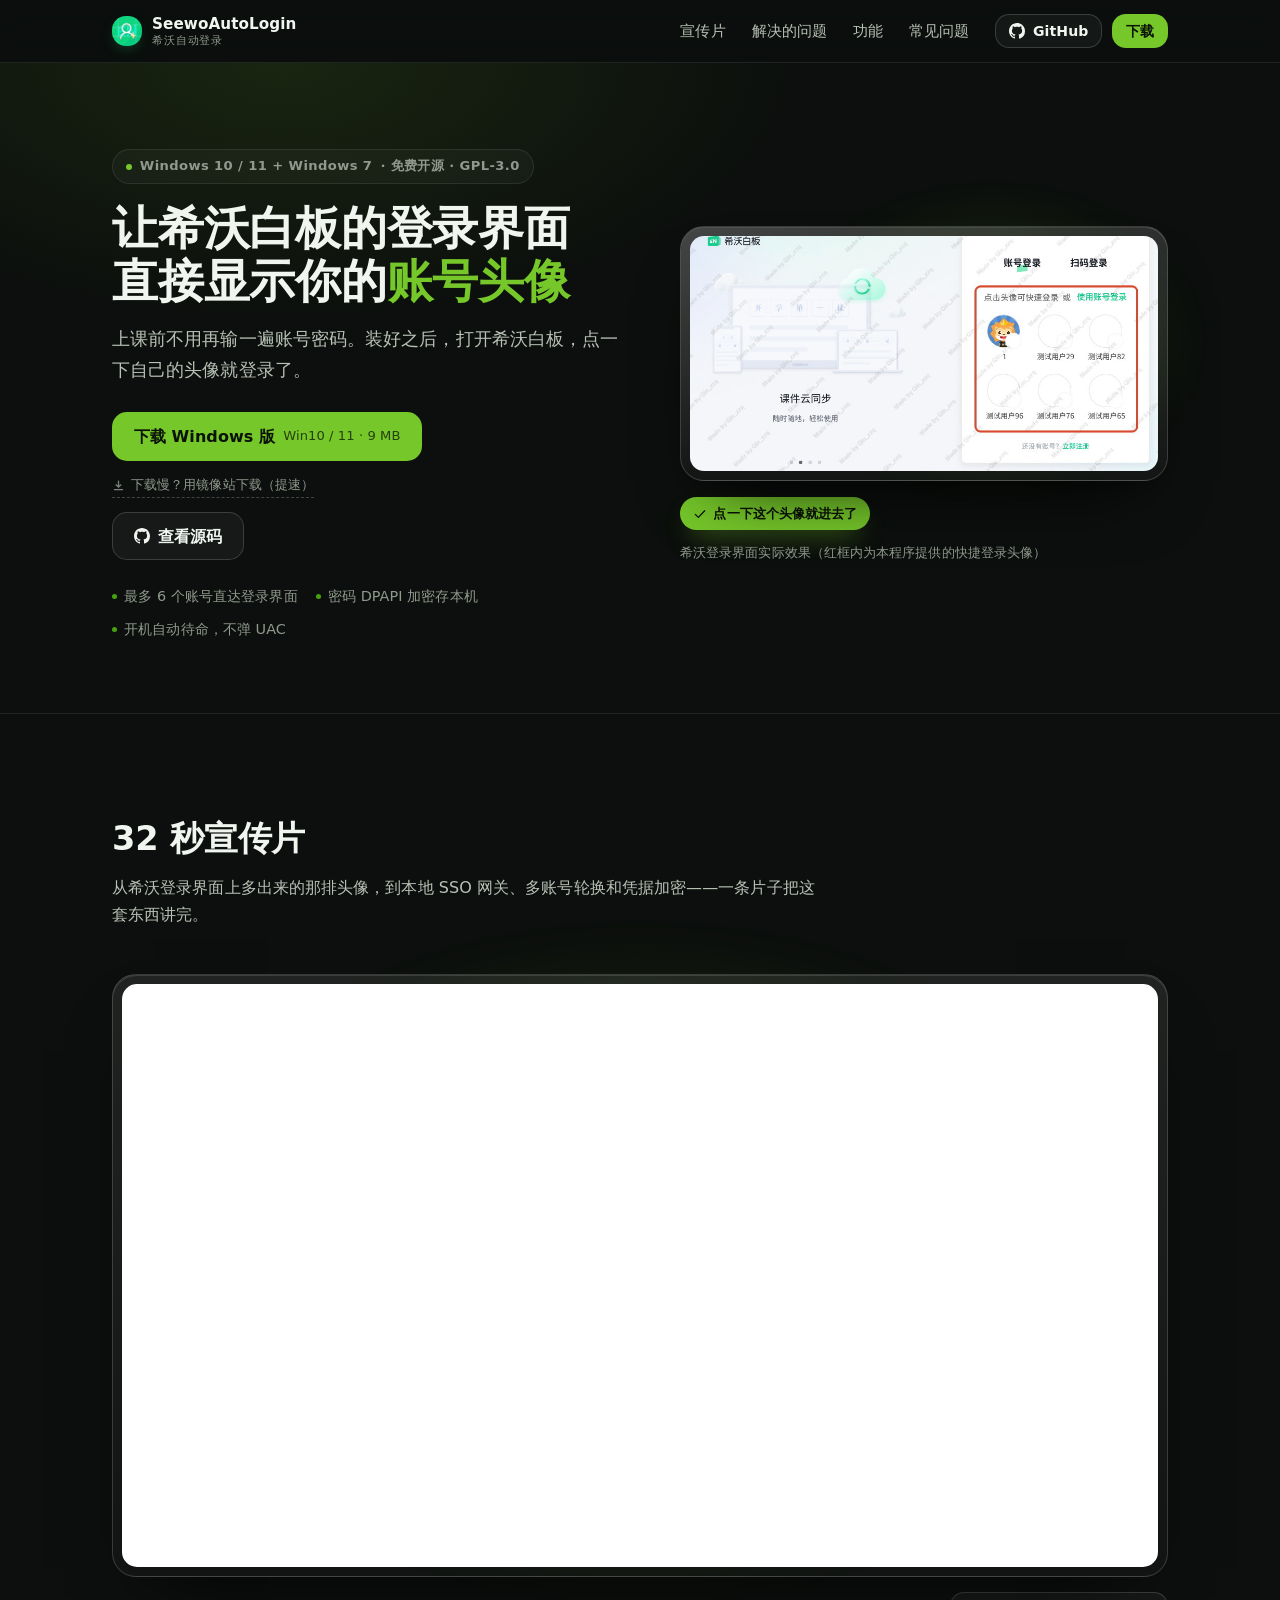
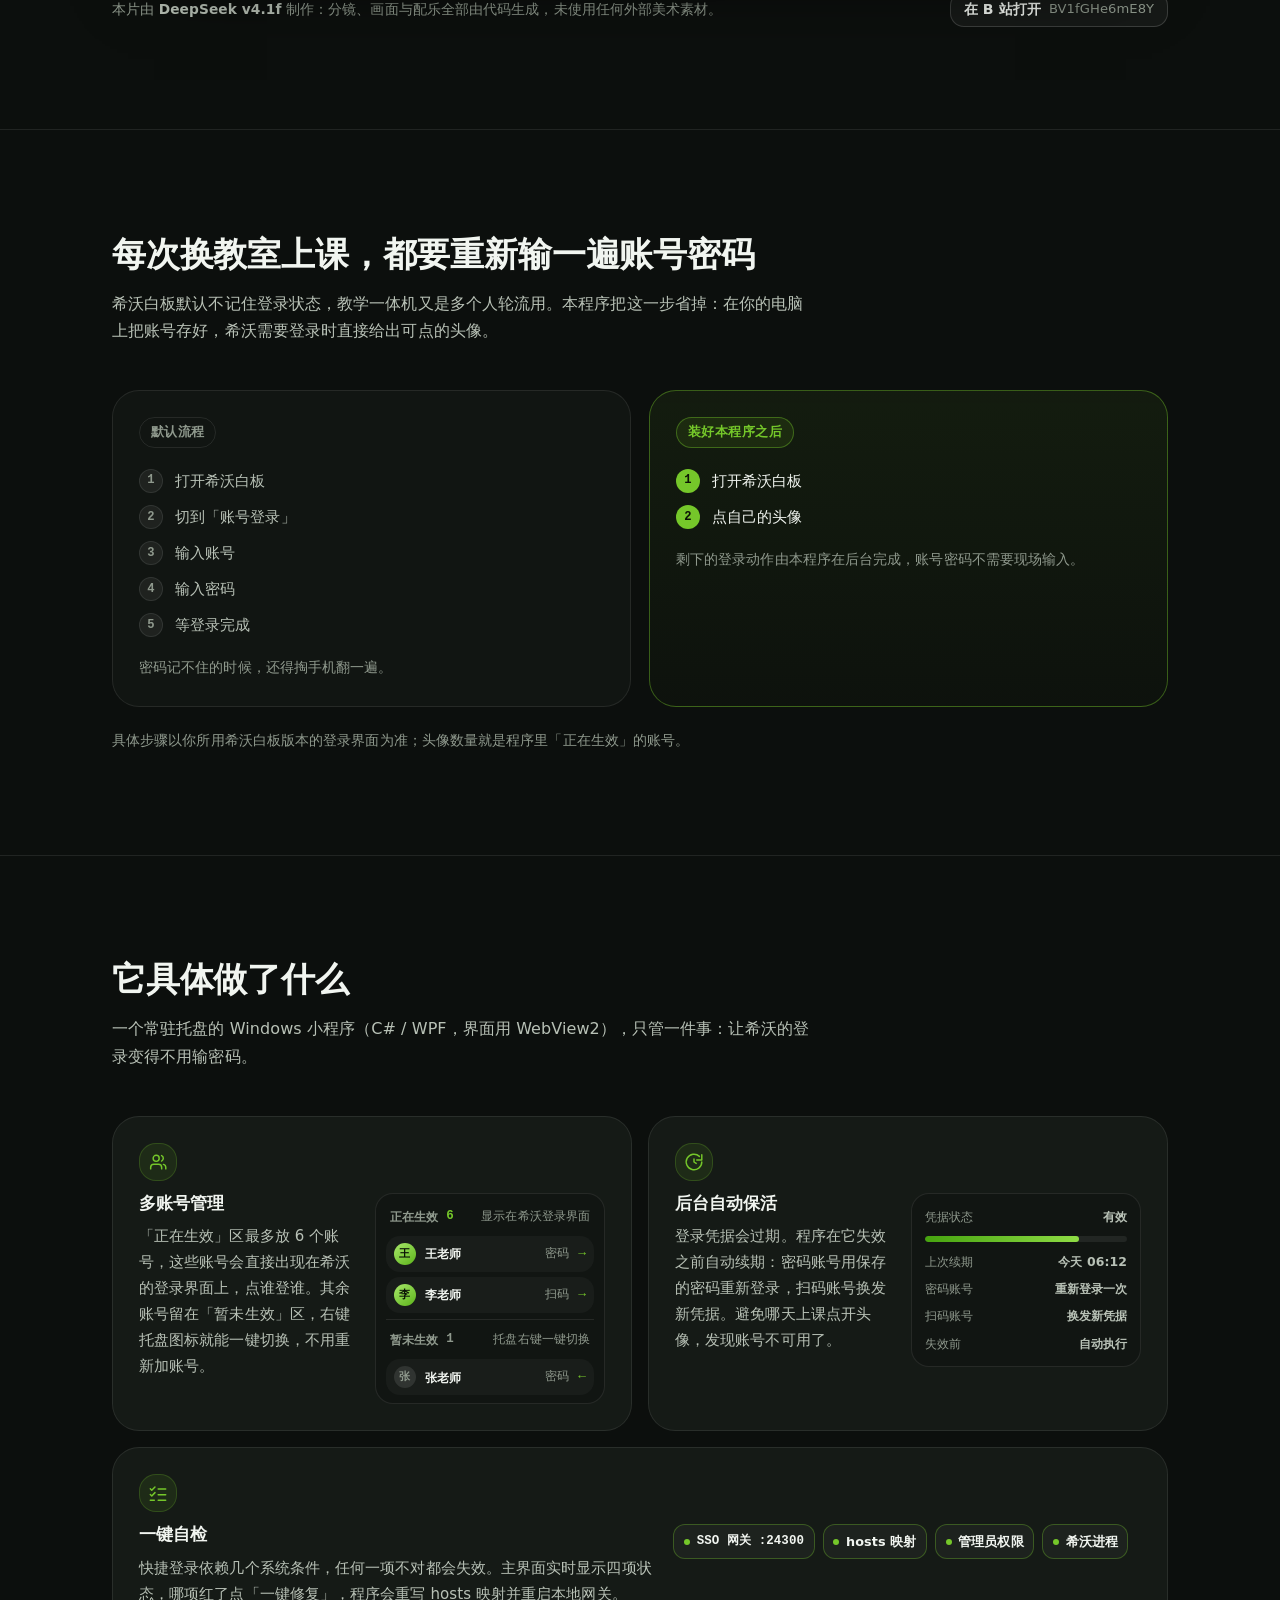
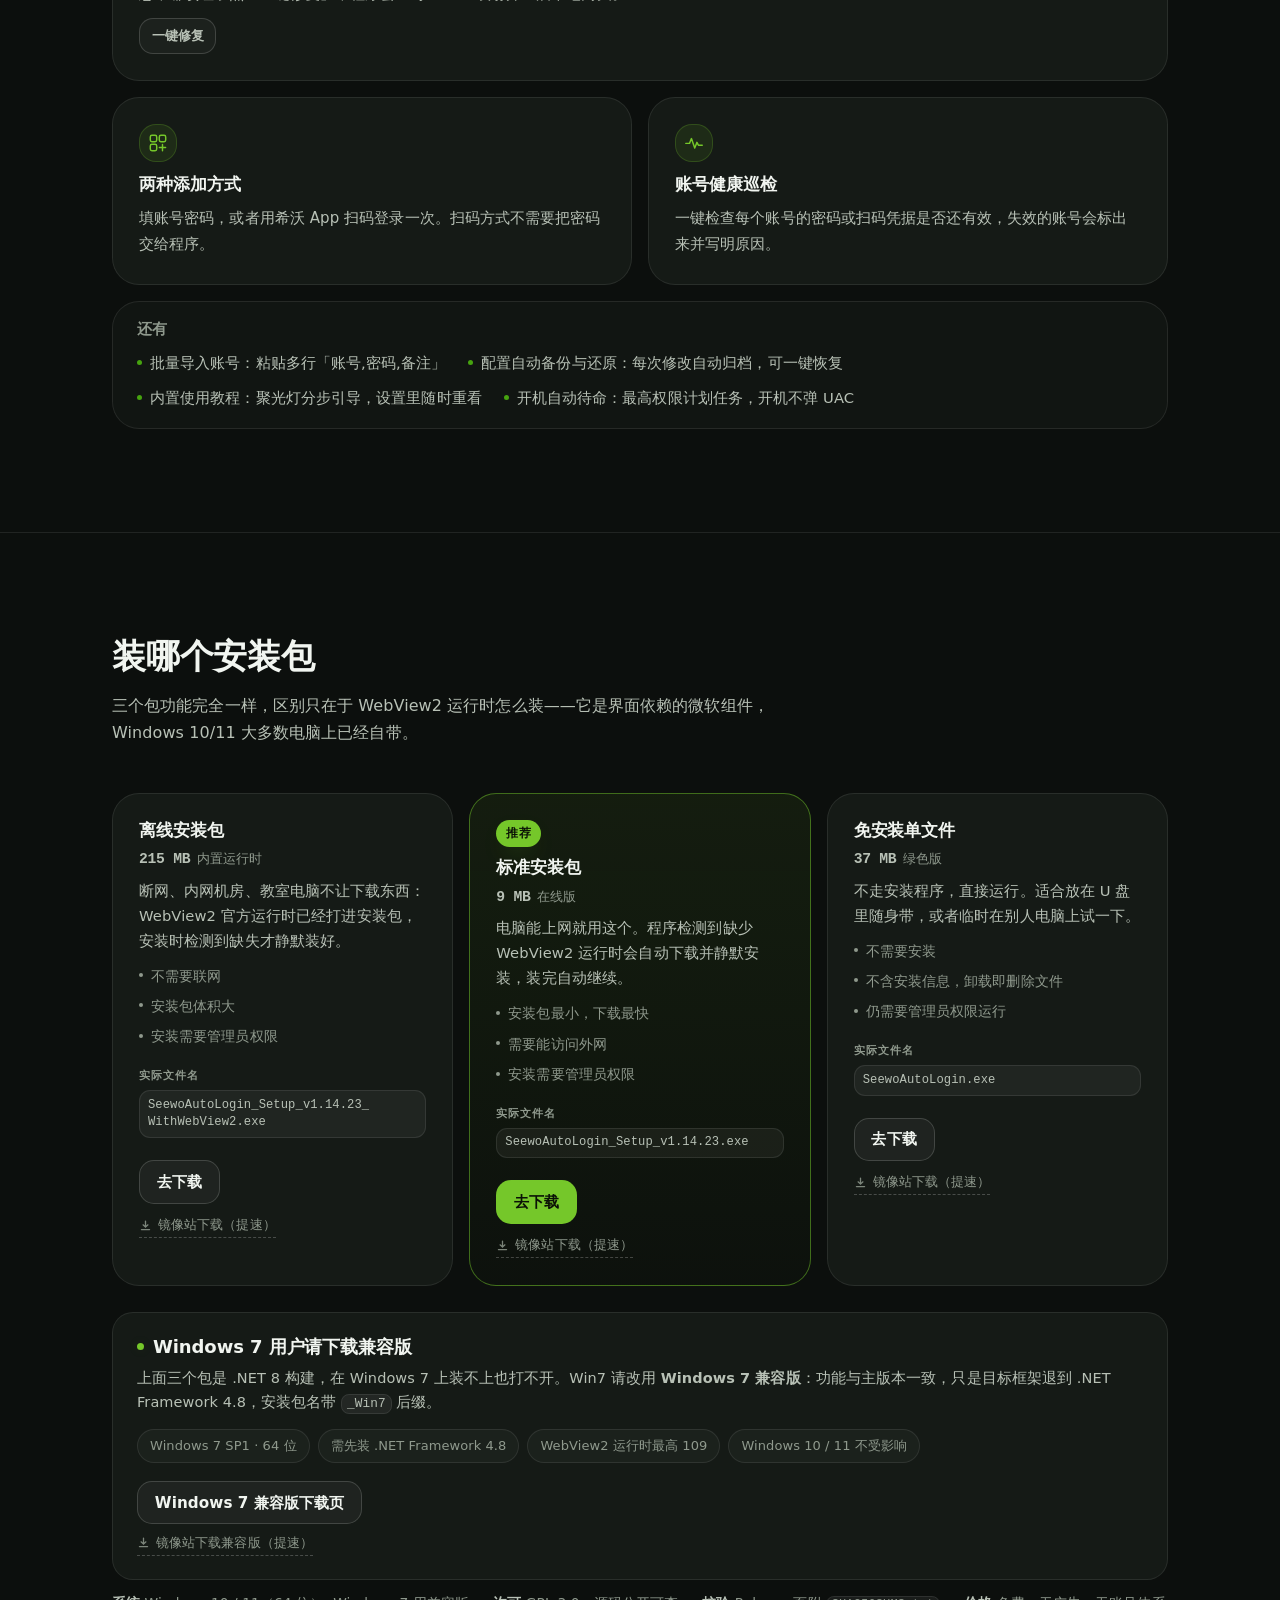
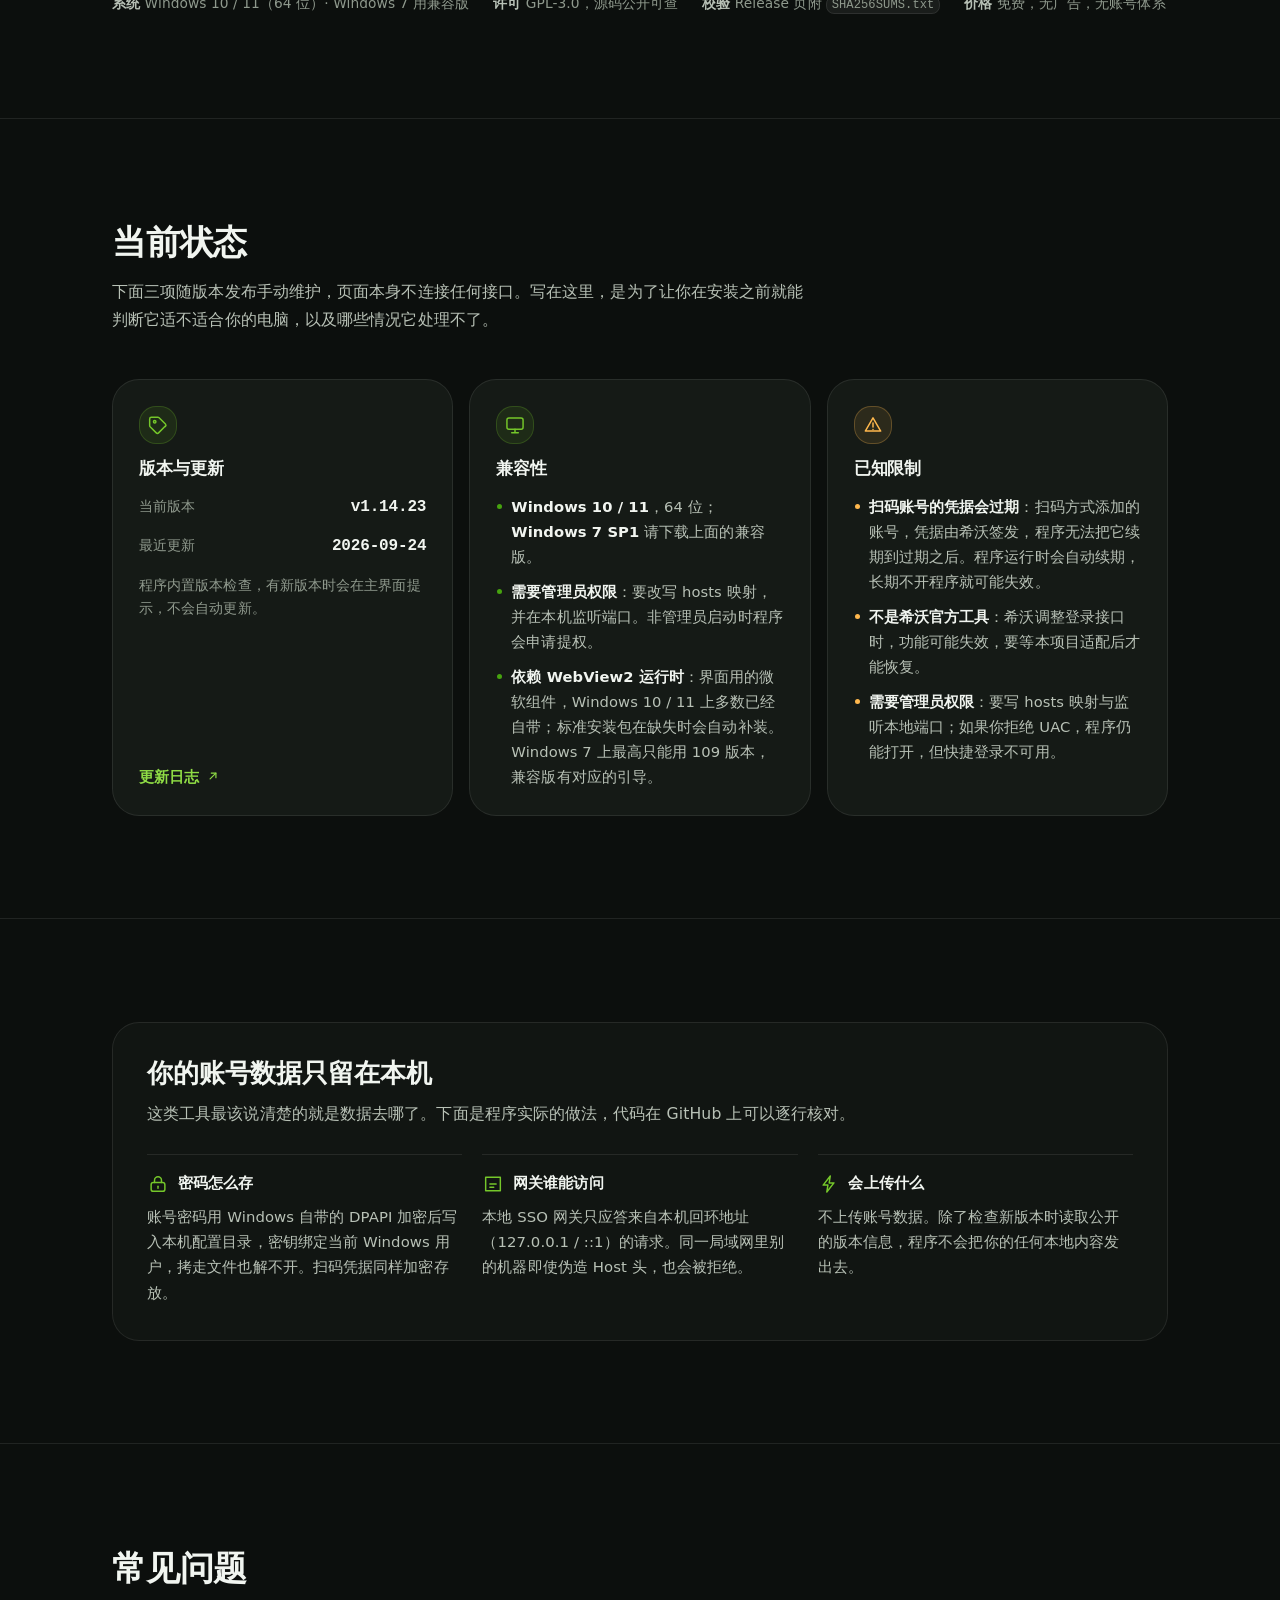
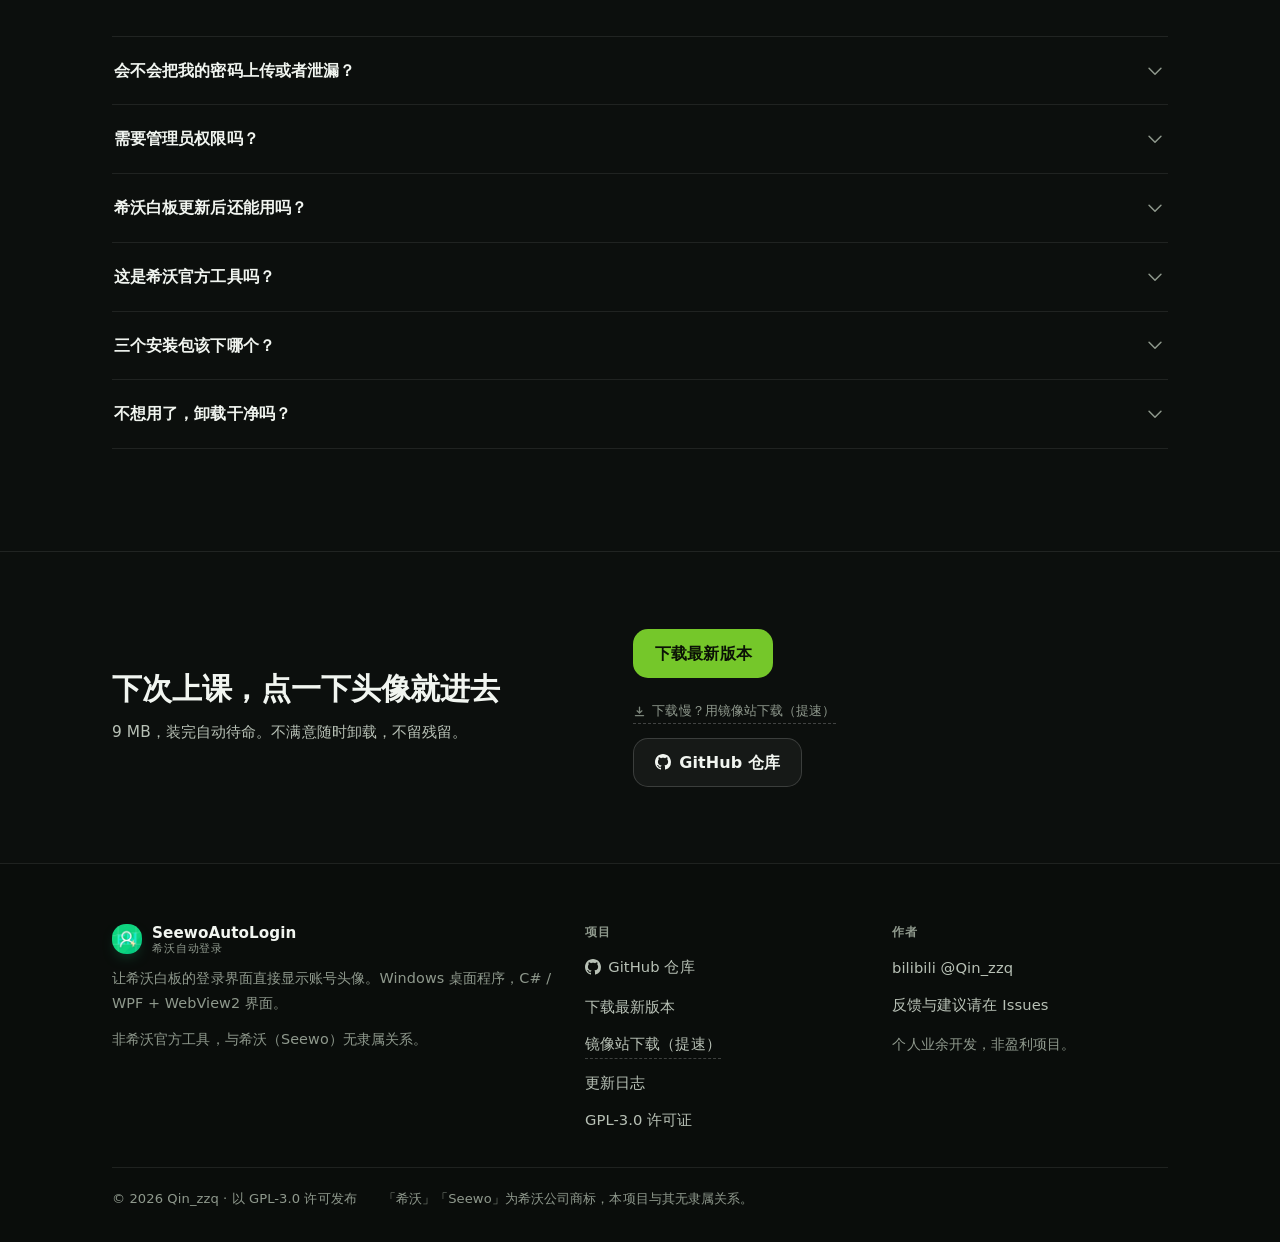
==== commit 65b7e0a7: "docs: 同步官网版本号到 v1.14.23" ====
--- a/docs/index.html
+++ b/docs/index.html
@@ -440,7 +440,7 @@
         <p class="lede">上课前不用再输一遍账号密码。装好之后，打开希沃白板，点一下自己的头像就登录了。</p>
         <div class="hero-actions">
           <a class="btn btn-primary btn-lg" id="heroDownload" href="https://github.com/Pro-Qin/SeewoAutoLogin/releases/latest" target="_blank" rel="noopener noreferrer">下载 Windows 版<span class="meta">Win10 / 11 · 9 MB</span></a>
-          <p class="mirror-row"><a class="mirror-link" id="heroMirror" href="https://gh-proxy.com/https://github.com/Pro-Qin/SeewoAutoLogin/releases/download/v1.14.22/SeewoAutoLogin_Setup_v1.14.22.exe" target="_blank" rel="noopener noreferrer" title="镜像站为第三方加速服务，只代理下载，文件与官方一致；不可用时请改用上面的官方入口"><svg class="ico" width="13" height="13" viewBox="0 0 16 16" fill="none" stroke="currentColor" stroke-width="1.6" stroke-linecap="round" stroke-linejoin="round" aria-hidden="true"><path d="M8 2.5v7.5m0 0L5 7.2M8 10l3-2.8M3 13h10"/></svg>下载慢？用镜像站下载（提速）</a></p>
+          <p class="mirror-row"><a class="mirror-link" id="heroMirror" href="https://gh-proxy.com/https://github.com/Pro-Qin/SeewoAutoLogin/releases/download/v1.14.23/SeewoAutoLogin_Setup_v1.14.23.exe" target="_blank" rel="noopener noreferrer" title="镜像站为第三方加速服务，只代理下载，文件与官方一致；不可用时请改用上面的官方入口"><svg class="ico" width="13" height="13" viewBox="0 0 16 16" fill="none" stroke="currentColor" stroke-width="1.6" stroke-linecap="round" stroke-linejoin="round" aria-hidden="true"><path d="M8 2.5v7.5m0 0L5 7.2M8 10l3-2.8M3 13h10"/></svg>下载慢？用镜像站下载（提速）</a></p>
           <a class="btn btn-ghost btn-lg" href="https://github.com/Pro-Qin/SeewoAutoLogin" target="_blank" rel="noopener noreferrer"><svg class="ico" width="16" height="16" viewBox="0 0 16 16" fill="currentColor" aria-hidden="true" focusable="false"><path d="M8 0C3.58 0 0 3.58 0 8c0 3.54 2.29 6.53 5.47 7.59.4.07.55-.17.55-.38 0-.19-.01-.82-.01-1.49-2.01.37-2.53-.49-2.69-.94-.09-.23-.48-.94-.82-1.13-.28-.15-.68-.52-.01-.53.63-.01 1.08.58 1.23.82.72 1.21 1.87.87 2.33.66.07-.52.28-.87.51-1.07-1.78-.2-3.64-.89-3.64-3.95 0-.87.31-1.59.82-2.15-.08-.2-.36-1.02.08-2.12 0 0 .67-.21 2.2.82.64-.18 1.32-.27 2-.27s1.36.09 2 .27c1.53-1.04 2.2-.82 2.2-.82.44 1.1.16 1.92.08 2.12.51.56.82 1.27.82 2.15 0 3.07-1.87 3.75-3.65 3.95.29.25.54.73.54 1.48 0 1.07-.01 1.93-.01 2.2 0 .21.15.46.55.38A8.01 8.01 0 0 0 16 8c0-4.42-3.58-8-8-8z"/></svg><span>查看源码</span></a>
         </div>
         <ul class="hero-facts">
@@ -638,10 +638,10 @@
           </ul>
           <div class="pkg-file">
             <span class="lbl">实际文件名</span>
-            <code>SeewoAutoLogin_<wbr>Setup_<wbr>v1.14.22_<wbr>WithWebView2<wbr>.exe</code>
+            <code>SeewoAutoLogin_<wbr>Setup_<wbr>v1.14.23_<wbr>WithWebView2<wbr>.exe</code>
           </div>
           <a class="btn btn-ghost" href="https://github.com/Pro-Qin/SeewoAutoLogin/releases/latest" target="_blank" rel="noopener noreferrer">去下载</a>
-          <p class="mirror-row"><a class="mirror-link" href="https://gh-proxy.com/https://github.com/Pro-Qin/SeewoAutoLogin/releases/download/v1.14.22/SeewoAutoLogin_Setup_v1.14.22_WithWebView2.exe" target="_blank" rel="noopener noreferrer" title="镜像站为第三方加速服务，只代理下载，文件与官方一致；不可用时请改用上面的官方入口"><svg class="ico" width="13" height="13" viewBox="0 0 16 16" fill="none" stroke="currentColor" stroke-width="1.6" stroke-linecap="round" stroke-linejoin="round" aria-hidden="true"><path d="M8 2.5v7.5m0 0L5 7.2M8 10l3-2.8M3 13h10"/></svg>镜像站下载（提速）</a></p>
+          <p class="mirror-row"><a class="mirror-link" href="https://gh-proxy.com/https://github.com/Pro-Qin/SeewoAutoLogin/releases/download/v1.14.23/SeewoAutoLogin_Setup_v1.14.23_WithWebView2.exe" target="_blank" rel="noopener noreferrer" title="镜像站为第三方加速服务，只代理下载，文件与官方一致；不可用时请改用上面的官方入口"><svg class="ico" width="13" height="13" viewBox="0 0 16 16" fill="none" stroke="currentColor" stroke-width="1.6" stroke-linecap="round" stroke-linejoin="round" aria-hidden="true"><path d="M8 2.5v7.5m0 0L5 7.2M8 10l3-2.8M3 13h10"/></svg>镜像站下载（提速）</a></p>
         </article>
 
         <article class="pkg is-rec reveal">
@@ -656,10 +656,10 @@
           </ul>
           <div class="pkg-file">
             <span class="lbl">实际文件名</span>
-            <code>SeewoAutoLogin_<wbr>Setup_<wbr>v1.14.22<wbr>.exe</code>
+            <code>SeewoAutoLogin_<wbr>Setup_<wbr>v1.14.23<wbr>.exe</code>
           </div>
           <a class="btn btn-primary" href="https://github.com/Pro-Qin/SeewoAutoLogin/releases/latest" target="_blank" rel="noopener noreferrer">去下载</a>
-          <p class="mirror-row"><a class="mirror-link" href="https://gh-proxy.com/https://github.com/Pro-Qin/SeewoAutoLogin/releases/download/v1.14.22/SeewoAutoLogin_Setup_v1.14.22.exe" target="_blank" rel="noopener noreferrer" title="镜像站为第三方加速服务，只代理下载，文件与官方一致；不可用时请改用上面的官方入口"><svg class="ico" width="13" height="13" viewBox="0 0 16 16" fill="none" stroke="currentColor" stroke-width="1.6" stroke-linecap="round" stroke-linejoin="round" aria-hidden="true"><path d="M8 2.5v7.5m0 0L5 7.2M8 10l3-2.8M3 13h10"/></svg>镜像站下载（提速）</a></p>
+          <p class="mirror-row"><a class="mirror-link" href="https://gh-proxy.com/https://github.com/Pro-Qin/SeewoAutoLogin/releases/download/v1.14.23/SeewoAutoLogin_Setup_v1.14.23.exe" target="_blank" rel="noopener noreferrer" title="镜像站为第三方加速服务，只代理下载，文件与官方一致；不可用时请改用上面的官方入口"><svg class="ico" width="13" height="13" viewBox="0 0 16 16" fill="none" stroke="currentColor" stroke-width="1.6" stroke-linecap="round" stroke-linejoin="round" aria-hidden="true"><path d="M8 2.5v7.5m0 0L5 7.2M8 10l3-2.8M3 13h10"/></svg>镜像站下载（提速）</a></p>
         </article>
 
         <article class="pkg reveal">
@@ -676,7 +676,7 @@
             <code>SeewoAutoLogin<wbr>.exe</code>
           </div>
           <a class="btn btn-ghost" href="https://github.com/Pro-Qin/SeewoAutoLogin/releases/latest" target="_blank" rel="noopener noreferrer">去下载</a>
-          <p class="mirror-row"><a class="mirror-link" href="https://gh-proxy.com/https://github.com/Pro-Qin/SeewoAutoLogin/releases/download/v1.14.22/SeewoAutoLogin.exe" target="_blank" rel="noopener noreferrer" title="镜像站为第三方加速服务，只代理下载，文件与官方一致；不可用时请改用上面的官方入口"><svg class="ico" width="13" height="13" viewBox="0 0 16 16" fill="none" stroke="currentColor" stroke-width="1.6" stroke-linecap="round" stroke-linejoin="round" aria-hidden="true"><path d="M8 2.5v7.5m0 0L5 7.2M8 10l3-2.8M3 13h10"/></svg>镜像站下载（提速）</a></p>
+          <p class="mirror-row"><a class="mirror-link" href="https://gh-proxy.com/https://github.com/Pro-Qin/SeewoAutoLogin/releases/download/v1.14.23/SeewoAutoLogin.exe" target="_blank" rel="noopener noreferrer" title="镜像站为第三方加速服务，只代理下载，文件与官方一致；不可用时请改用上面的官方入口"><svg class="ico" width="13" height="13" viewBox="0 0 16 16" fill="none" stroke="currentColor" stroke-width="1.6" stroke-linecap="round" stroke-linejoin="round" aria-hidden="true"><path d="M8 2.5v7.5m0 0L5 7.2M8 10l3-2.8M3 13h10"/></svg>镜像站下载（提速）</a></p>
         </article>
       </div>
 
@@ -689,8 +689,8 @@
           <li>WebView2 运行时最高 109</li>
           <li>Windows 10 / 11 不受影响</li>
         </ul>
-        <a class="btn btn-ghost" href="https://github.com/Pro-Qin/SeewoAutoLogin/releases/tag/v1.14.22-win7" target="_blank" rel="noopener noreferrer">Windows 7 兼容版下载页</a>
-        <p class="mirror-row"><a class="mirror-link" href="https://gh-proxy.com/https://github.com/Pro-Qin/SeewoAutoLogin/releases/download/v1.14.22-win7/SeewoAutoLogin_Setup_v1.14.22_Win7.exe" target="_blank" rel="noopener noreferrer" title="镜像站为第三方加速服务，只代理下载，文件与官方一致；不可用时请改用上面的官方入口"><svg class="ico" width="13" height="13" viewBox="0 0 16 16" fill="none" stroke="currentColor" stroke-width="1.6" stroke-linecap="round" stroke-linejoin="round" aria-hidden="true"><path d="M8 2.5v7.5m0 0L5 7.2M8 10l3-2.8M3 13h10"/></svg>镜像站下载兼容版（提速）</a></p>
+        <a class="btn btn-ghost" href="https://github.com/Pro-Qin/SeewoAutoLogin/releases/tag/v1.14.23-win7" target="_blank" rel="noopener noreferrer">Windows 7 兼容版下载页</a>
+        <p class="mirror-row"><a class="mirror-link" href="https://gh-proxy.com/https://github.com/Pro-Qin/SeewoAutoLogin/releases/download/v1.14.23-win7/SeewoAutoLogin_Setup_v1.14.23_Win7.exe" target="_blank" rel="noopener noreferrer" title="镜像站为第三方加速服务，只代理下载，文件与官方一致；不可用时请改用上面的官方入口"><svg class="ico" width="13" height="13" viewBox="0 0 16 16" fill="none" stroke="currentColor" stroke-width="1.6" stroke-linecap="round" stroke-linejoin="round" aria-hidden="true"><path d="M8 2.5v7.5m0 0L5 7.2M8 10l3-2.8M3 13h10"/></svg>镜像站下载兼容版（提速）</a></p>
       </div>
 
       <div class="spec reveal">
@@ -715,7 +715,7 @@
           <span class="card-ico"><svg class="ico" width="22" height="22" viewBox="0 0 24 24" fill="none" stroke="currentColor" stroke-width="1.6" stroke-linecap="round" stroke-linejoin="round" aria-hidden="true" focusable="false"><path d="M20.6 12.6l-8 8a1.8 1.8 0 0 1-2.5 0l-6.7-6.7a1.8 1.8 0 0 1-.5-1.3V5.4a1.8 1.8 0 0 1 1.8-1.8h7.2c.5 0 .9.2 1.3.5l6.9 6.9a1.8 1.8 0 0 1 0 2.5z"/><circle cx="8.4" cy="8.4" r="1.35"/></svg></span>
           <h3>版本与更新</h3>
           <div class="srows">
-            <div class="srow"><span>当前版本</span><b>v1.14.22</b></div>
+            <div class="srow"><span>当前版本</span><b>v1.14.23</b></div>
             <div class="srow"><span>最近更新</span><b>2026-09-24</b></div>
           </div>
           <p class="scard-note">程序内置版本检查，有新版本时会在主界面提示，不会自动更新。</p>
@@ -835,7 +835,7 @@
       </div>
       <div class="hero-actions" style="margin-top:0">
         <a class="btn btn-primary btn-lg" href="https://github.com/Pro-Qin/SeewoAutoLogin/releases/latest" target="_blank" rel="noopener noreferrer">下载最新版本</a>
-        <p class="mirror-row"><a class="mirror-link" href="https://gh-proxy.com/https://github.com/Pro-Qin/SeewoAutoLogin/releases/download/v1.14.22/SeewoAutoLogin_Setup_v1.14.22.exe" target="_blank" rel="noopener noreferrer" title="镜像站为第三方加速服务，只代理下载，文件与官方一致；不可用时请改用上面的官方入口"><svg class="ico" width="13" height="13" viewBox="0 0 16 16" fill="none" stroke="currentColor" stroke-width="1.6" stroke-linecap="round" stroke-linejoin="round" aria-hidden="true"><path d="M8 2.5v7.5m0 0L5 7.2M8 10l3-2.8M3 13h10"/></svg>下载慢？用镜像站下载（提速）</a></p>
+        <p class="mirror-row"><a class="mirror-link" href="https://gh-proxy.com/https://github.com/Pro-Qin/SeewoAutoLogin/releases/download/v1.14.23/SeewoAutoLogin_Setup_v1.14.23.exe" target="_blank" rel="noopener noreferrer" title="镜像站为第三方加速服务，只代理下载，文件与官方一致；不可用时请改用上面的官方入口"><svg class="ico" width="13" height="13" viewBox="0 0 16 16" fill="none" stroke="currentColor" stroke-width="1.6" stroke-linecap="round" stroke-linejoin="round" aria-hidden="true"><path d="M8 2.5v7.5m0 0L5 7.2M8 10l3-2.8M3 13h10"/></svg>下载慢？用镜像站下载（提速）</a></p>
         <a class="btn btn-ghost btn-lg" href="https://github.com/Pro-Qin/SeewoAutoLogin" target="_blank" rel="noopener noreferrer"><svg class="ico" width="16" height="16" viewBox="0 0 16 16" fill="currentColor" aria-hidden="true" focusable="false"><path d="M8 0C3.58 0 0 3.58 0 8c0 3.54 2.29 6.53 5.47 7.59.4.07.55-.17.55-.38 0-.19-.01-.82-.01-1.49-2.01.37-2.53-.49-2.69-.94-.09-.23-.48-.94-.82-1.13-.28-.15-.68-.52-.01-.53.63-.01 1.08.58 1.23.82.72 1.21 1.87.87 2.33.66.07-.52.28-.87.51-1.07-1.78-.2-3.64-.89-3.64-3.95 0-.87.31-1.59.82-2.15-.08-.2-.36-1.02.08-2.12 0 0 .67-.21 2.2.82.64-.18 1.32-.27 2-.27s1.36.09 2 .27c1.53-1.04 2.2-.82 2.2-.82.44 1.1.16 1.92.08 2.12.51.56.82 1.27.82 2.15 0 3.07-1.87 3.75-3.65 3.95.29.25.54.73.54 1.48 0 1.07-.01 1.93-.01 2.2 0 .21.15.46.55.38A8.01 8.01 0 0 0 16 8c0-4.42-3.58-8-8-8z"/></svg><span>GitHub 仓库</span></a>
       </div>
     </div>
@@ -856,7 +856,7 @@
         <ul>
           <li><a href="https://github.com/Pro-Qin/SeewoAutoLogin" target="_blank" rel="noopener noreferrer"><svg class="ico" width="16" height="16" viewBox="0 0 16 16" fill="currentColor" aria-hidden="true" focusable="false"><path d="M8 0C3.58 0 0 3.58 0 8c0 3.54 2.29 6.53 5.47 7.59.4.07.55-.17.55-.38 0-.19-.01-.82-.01-1.49-2.01.37-2.53-.49-2.69-.94-.09-.23-.48-.94-.82-1.13-.28-.15-.68-.52-.01-.53.63-.01 1.08.58 1.23.82.72 1.21 1.87.87 2.33.66.07-.52.28-.87.51-1.07-1.78-.2-3.64-.89-3.64-3.95 0-.87.31-1.59.82-2.15-.08-.2-.36-1.02.08-2.12 0 0 .67-.21 2.2.82.64-.18 1.32-.27 2-.27s1.36.09 2 .27c1.53-1.04 2.2-.82 2.2-.82.44 1.1.16 1.92.08 2.12.51.56.82 1.27.82 2.15 0 3.07-1.87 3.75-3.65 3.95.29.25.54.73.54 1.48 0 1.07-.01 1.93-.01 2.2 0 .21.15.46.55.38A8.01 8.01 0 0 0 16 8c0-4.42-3.58-8-8-8z"/></svg>GitHub 仓库</a></li>
           <li><a href="https://github.com/Pro-Qin/SeewoAutoLogin/releases/latest" target="_blank" rel="noopener noreferrer">下载最新版本</a></li>
-          <li><a class="mirror-link" href="https://gh-proxy.com/https://github.com/Pro-Qin/SeewoAutoLogin/releases/download/v1.14.22/SeewoAutoLogin_Setup_v1.14.22.exe" target="_blank" rel="noopener noreferrer" title="镜像站为第三方加速服务，只代理下载，文件与官方一致；不可用时请改用上面的官方入口">镜像站下载（提速）</a></li>
+          <li><a class="mirror-link" href="https://gh-proxy.com/https://github.com/Pro-Qin/SeewoAutoLogin/releases/download/v1.14.23/SeewoAutoLogin_Setup_v1.14.23.exe" target="_blank" rel="noopener noreferrer" title="镜像站为第三方加速服务，只代理下载，文件与官方一致；不可用时请改用上面的官方入口">镜像站下载（提速）</a></li>
           <li><a href="https://github.com/Pro-Qin/SeewoAutoLogin/blob/main/CHANGELOG.md" target="_blank" rel="noopener noreferrer">更新日志</a></li>
           <li><a href="https://github.com/Pro-Qin/SeewoAutoLogin/blob/main/LICENSE" target="_blank" rel="noopener noreferrer">GPL-3.0 许可证</a></li>
         </ul>
@@ -886,7 +886,7 @@
   var major=parseInt(m[1],10),minor=parseInt(m[2],10);
   if(major!==6||minor<1||minor>3){return;}   /* 10.0 是 Win10 / Win11 */
 
-  var ver="v1.14.22";
+  var ver="v1.14.23";
   var page="https://github.com/Pro-Qin/SeewoAutoLogin/releases/tag/"+ver+"-win7";
   var direct="https://github.com/Pro-Qin/SeewoAutoLogin/releases/download/"+ver+"-win7/SeewoAutoLogin_Setup_"+ver+"_Win7.exe";
 
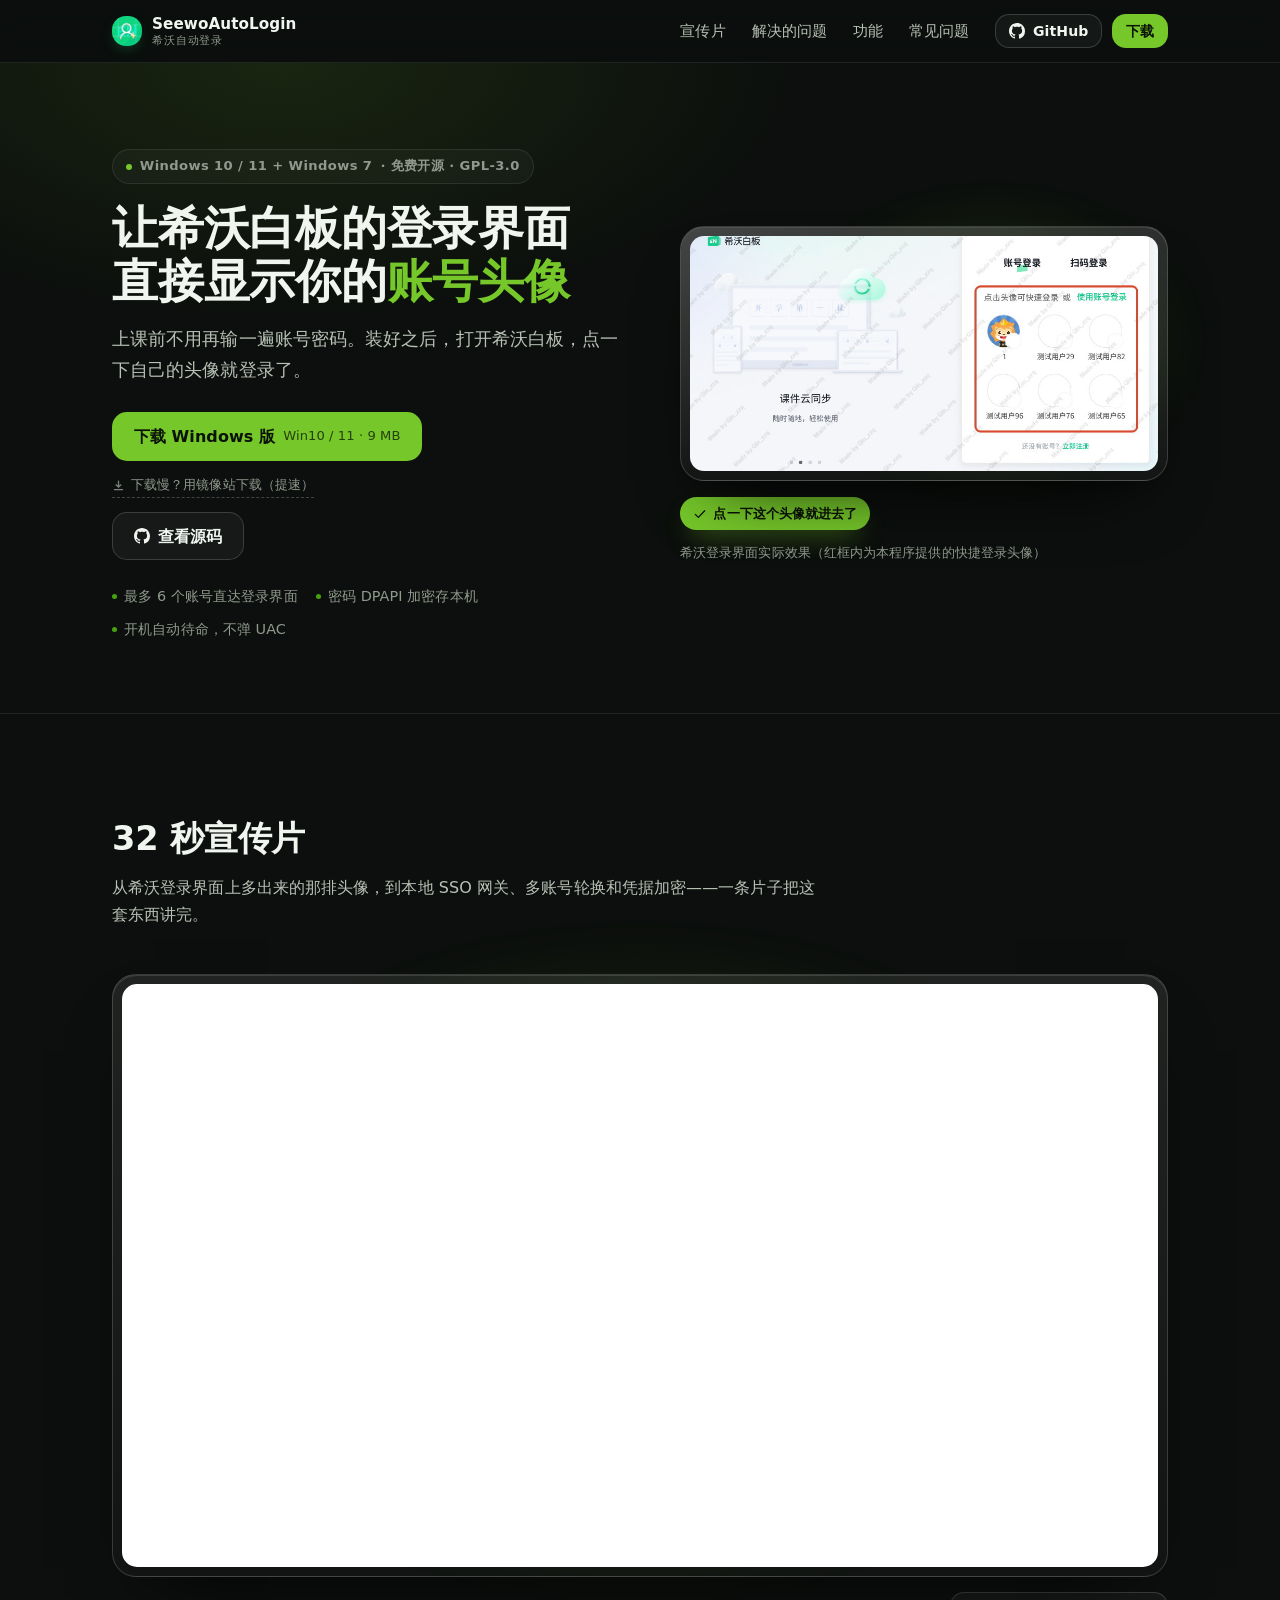
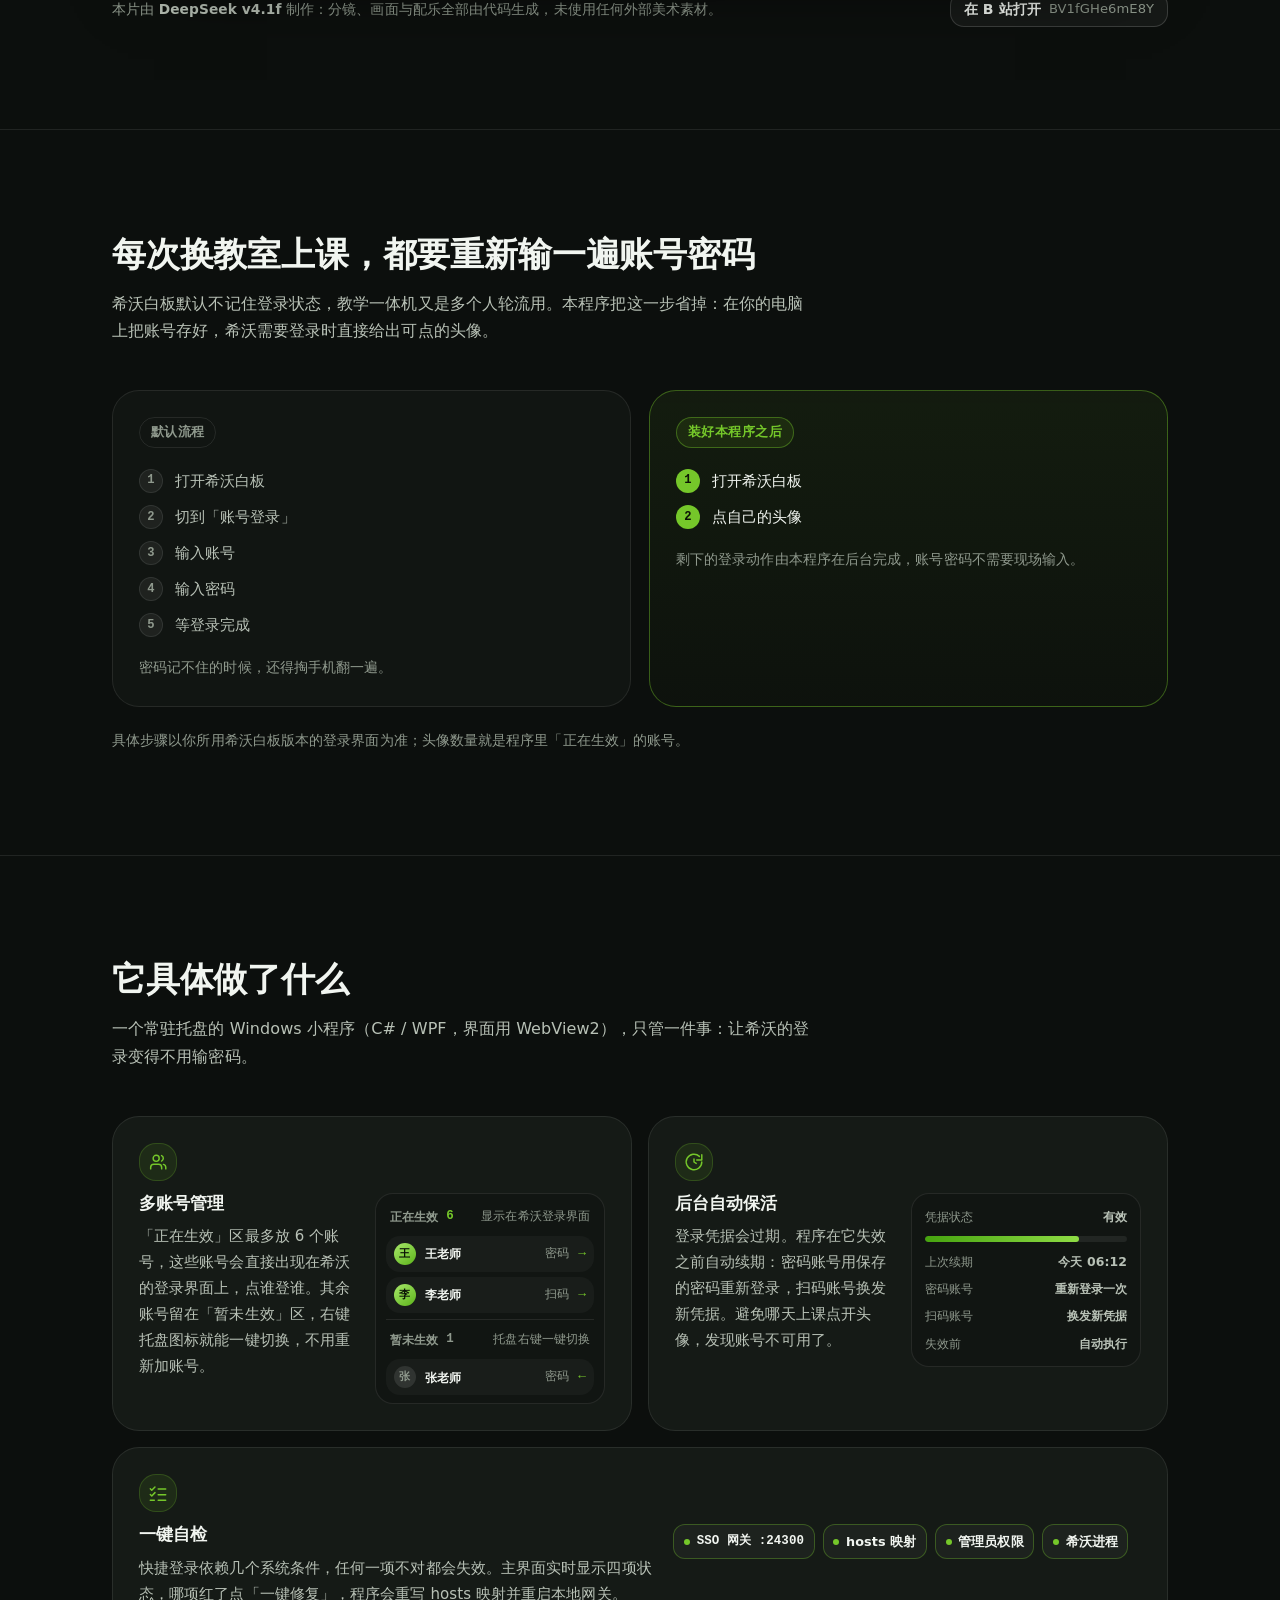
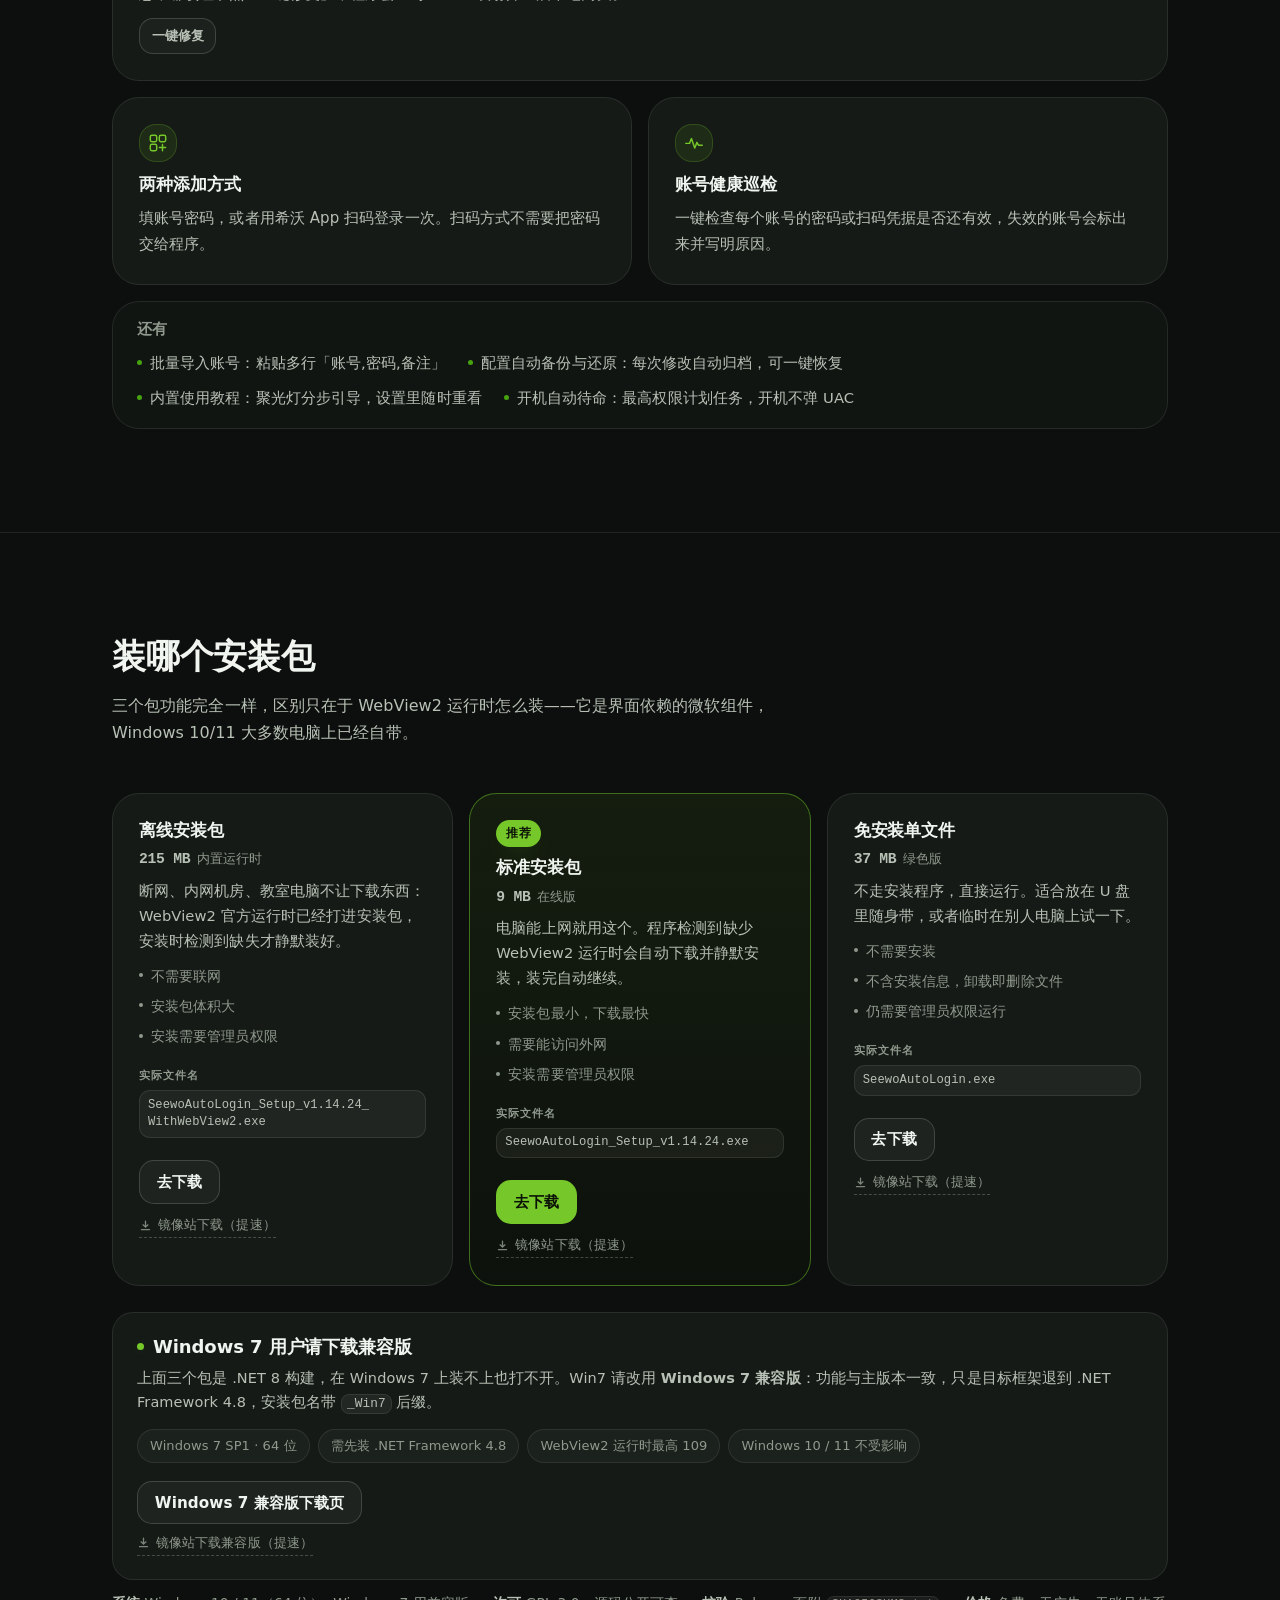
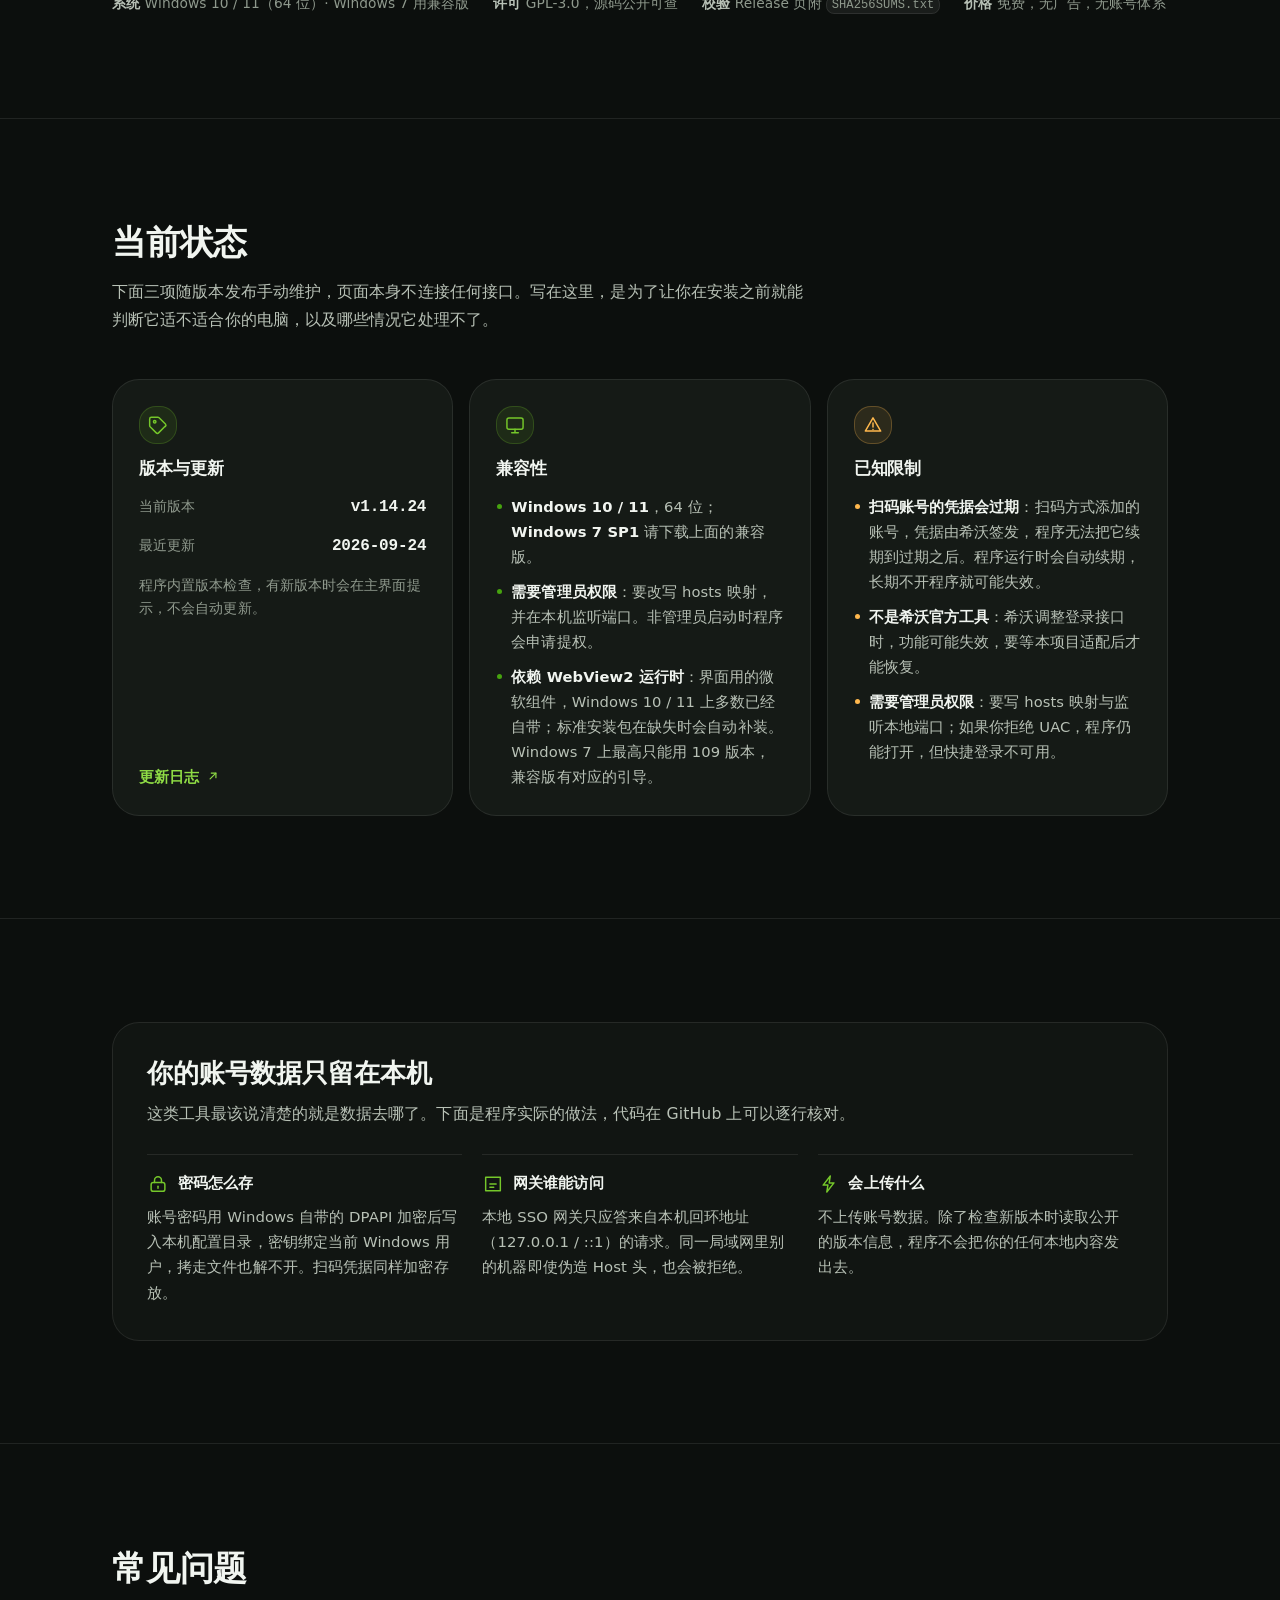
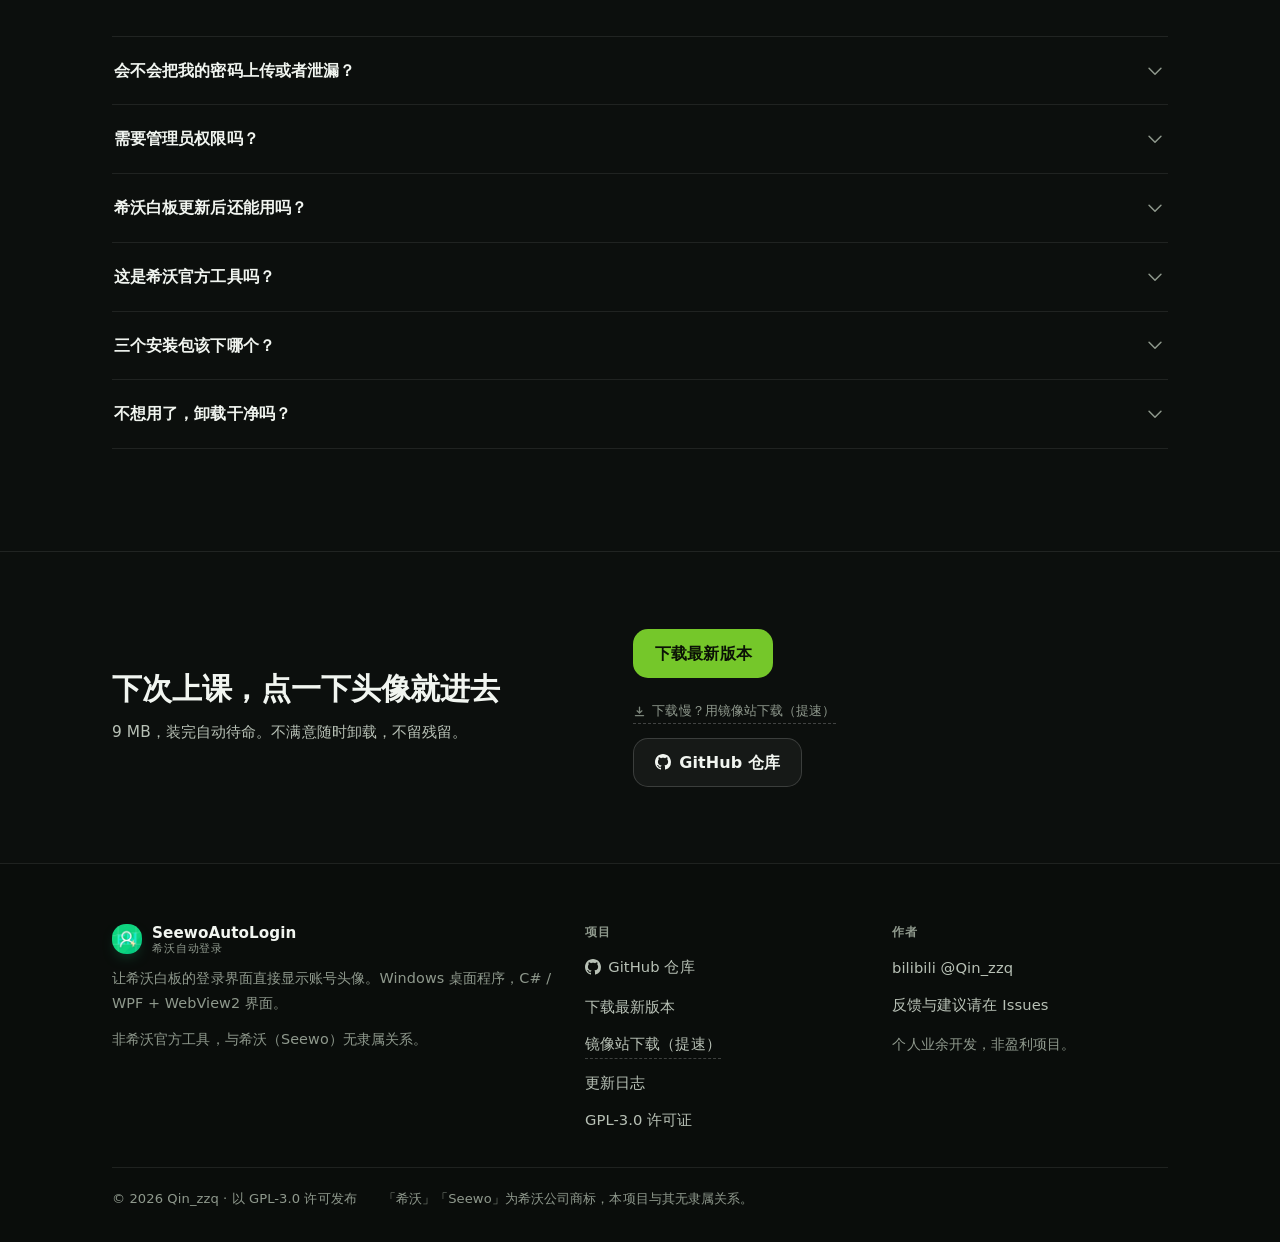
==== commit 316685a6: "docs: 同步官网版本号到 v1.14.24" ====
--- a/docs/index.html
+++ b/docs/index.html
@@ -440,7 +440,7 @@
         <p class="lede">上课前不用再输一遍账号密码。装好之后，打开希沃白板，点一下自己的头像就登录了。</p>
         <div class="hero-actions">
           <a class="btn btn-primary btn-lg" id="heroDownload" href="https://github.com/Pro-Qin/SeewoAutoLogin/releases/latest" target="_blank" rel="noopener noreferrer">下载 Windows 版<span class="meta">Win10 / 11 · 9 MB</span></a>
-          <p class="mirror-row"><a class="mirror-link" id="heroMirror" href="https://gh-proxy.com/https://github.com/Pro-Qin/SeewoAutoLogin/releases/download/v1.14.23/SeewoAutoLogin_Setup_v1.14.23.exe" target="_blank" rel="noopener noreferrer" title="镜像站为第三方加速服务，只代理下载，文件与官方一致；不可用时请改用上面的官方入口"><svg class="ico" width="13" height="13" viewBox="0 0 16 16" fill="none" stroke="currentColor" stroke-width="1.6" stroke-linecap="round" stroke-linejoin="round" aria-hidden="true"><path d="M8 2.5v7.5m0 0L5 7.2M8 10l3-2.8M3 13h10"/></svg>下载慢？用镜像站下载（提速）</a></p>
+          <p class="mirror-row"><a class="mirror-link" id="heroMirror" href="https://gh-proxy.com/https://github.com/Pro-Qin/SeewoAutoLogin/releases/download/v1.14.24/SeewoAutoLogin_Setup_v1.14.24.exe" target="_blank" rel="noopener noreferrer" title="镜像站为第三方加速服务，只代理下载，文件与官方一致；不可用时请改用上面的官方入口"><svg class="ico" width="13" height="13" viewBox="0 0 16 16" fill="none" stroke="currentColor" stroke-width="1.6" stroke-linecap="round" stroke-linejoin="round" aria-hidden="true"><path d="M8 2.5v7.5m0 0L5 7.2M8 10l3-2.8M3 13h10"/></svg>下载慢？用镜像站下载（提速）</a></p>
           <a class="btn btn-ghost btn-lg" href="https://github.com/Pro-Qin/SeewoAutoLogin" target="_blank" rel="noopener noreferrer"><svg class="ico" width="16" height="16" viewBox="0 0 16 16" fill="currentColor" aria-hidden="true" focusable="false"><path d="M8 0C3.58 0 0 3.58 0 8c0 3.54 2.29 6.53 5.47 7.59.4.07.55-.17.55-.38 0-.19-.01-.82-.01-1.49-2.01.37-2.53-.49-2.69-.94-.09-.23-.48-.94-.82-1.13-.28-.15-.68-.52-.01-.53.63-.01 1.08.58 1.23.82.72 1.21 1.87.87 2.33.66.07-.52.28-.87.51-1.07-1.78-.2-3.64-.89-3.64-3.95 0-.87.31-1.59.82-2.15-.08-.2-.36-1.02.08-2.12 0 0 .67-.21 2.2.82.64-.18 1.32-.27 2-.27s1.36.09 2 .27c1.53-1.04 2.2-.82 2.2-.82.44 1.1.16 1.92.08 2.12.51.56.82 1.27.82 2.15 0 3.07-1.87 3.75-3.65 3.95.29.25.54.73.54 1.48 0 1.07-.01 1.93-.01 2.2 0 .21.15.46.55.38A8.01 8.01 0 0 0 16 8c0-4.42-3.58-8-8-8z"/></svg><span>查看源码</span></a>
         </div>
         <ul class="hero-facts">
@@ -638,10 +638,10 @@
           </ul>
           <div class="pkg-file">
             <span class="lbl">实际文件名</span>
-            <code>SeewoAutoLogin_<wbr>Setup_<wbr>v1.14.23_<wbr>WithWebView2<wbr>.exe</code>
+            <code>SeewoAutoLogin_<wbr>Setup_<wbr>v1.14.24_<wbr>WithWebView2<wbr>.exe</code>
           </div>
           <a class="btn btn-ghost" href="https://github.com/Pro-Qin/SeewoAutoLogin/releases/latest" target="_blank" rel="noopener noreferrer">去下载</a>
-          <p class="mirror-row"><a class="mirror-link" href="https://gh-proxy.com/https://github.com/Pro-Qin/SeewoAutoLogin/releases/download/v1.14.23/SeewoAutoLogin_Setup_v1.14.23_WithWebView2.exe" target="_blank" rel="noopener noreferrer" title="镜像站为第三方加速服务，只代理下载，文件与官方一致；不可用时请改用上面的官方入口"><svg class="ico" width="13" height="13" viewBox="0 0 16 16" fill="none" stroke="currentColor" stroke-width="1.6" stroke-linecap="round" stroke-linejoin="round" aria-hidden="true"><path d="M8 2.5v7.5m0 0L5 7.2M8 10l3-2.8M3 13h10"/></svg>镜像站下载（提速）</a></p>
+          <p class="mirror-row"><a class="mirror-link" href="https://gh-proxy.com/https://github.com/Pro-Qin/SeewoAutoLogin/releases/download/v1.14.24/SeewoAutoLogin_Setup_v1.14.24_WithWebView2.exe" target="_blank" rel="noopener noreferrer" title="镜像站为第三方加速服务，只代理下载，文件与官方一致；不可用时请改用上面的官方入口"><svg class="ico" width="13" height="13" viewBox="0 0 16 16" fill="none" stroke="currentColor" stroke-width="1.6" stroke-linecap="round" stroke-linejoin="round" aria-hidden="true"><path d="M8 2.5v7.5m0 0L5 7.2M8 10l3-2.8M3 13h10"/></svg>镜像站下载（提速）</a></p>
         </article>
 
         <article class="pkg is-rec reveal">
@@ -656,10 +656,10 @@
           </ul>
           <div class="pkg-file">
             <span class="lbl">实际文件名</span>
-            <code>SeewoAutoLogin_<wbr>Setup_<wbr>v1.14.23<wbr>.exe</code>
+            <code>SeewoAutoLogin_<wbr>Setup_<wbr>v1.14.24<wbr>.exe</code>
           </div>
           <a class="btn btn-primary" href="https://github.com/Pro-Qin/SeewoAutoLogin/releases/latest" target="_blank" rel="noopener noreferrer">去下载</a>
-          <p class="mirror-row"><a class="mirror-link" href="https://gh-proxy.com/https://github.com/Pro-Qin/SeewoAutoLogin/releases/download/v1.14.23/SeewoAutoLogin_Setup_v1.14.23.exe" target="_blank" rel="noopener noreferrer" title="镜像站为第三方加速服务，只代理下载，文件与官方一致；不可用时请改用上面的官方入口"><svg class="ico" width="13" height="13" viewBox="0 0 16 16" fill="none" stroke="currentColor" stroke-width="1.6" stroke-linecap="round" stroke-linejoin="round" aria-hidden="true"><path d="M8 2.5v7.5m0 0L5 7.2M8 10l3-2.8M3 13h10"/></svg>镜像站下载（提速）</a></p>
+          <p class="mirror-row"><a class="mirror-link" href="https://gh-proxy.com/https://github.com/Pro-Qin/SeewoAutoLogin/releases/download/v1.14.24/SeewoAutoLogin_Setup_v1.14.24.exe" target="_blank" rel="noopener noreferrer" title="镜像站为第三方加速服务，只代理下载，文件与官方一致；不可用时请改用上面的官方入口"><svg class="ico" width="13" height="13" viewBox="0 0 16 16" fill="none" stroke="currentColor" stroke-width="1.6" stroke-linecap="round" stroke-linejoin="round" aria-hidden="true"><path d="M8 2.5v7.5m0 0L5 7.2M8 10l3-2.8M3 13h10"/></svg>镜像站下载（提速）</a></p>
         </article>
 
         <article class="pkg reveal">
@@ -676,7 +676,7 @@
             <code>SeewoAutoLogin<wbr>.exe</code>
           </div>
           <a class="btn btn-ghost" href="https://github.com/Pro-Qin/SeewoAutoLogin/releases/latest" target="_blank" rel="noopener noreferrer">去下载</a>
-          <p class="mirror-row"><a class="mirror-link" href="https://gh-proxy.com/https://github.com/Pro-Qin/SeewoAutoLogin/releases/download/v1.14.23/SeewoAutoLogin.exe" target="_blank" rel="noopener noreferrer" title="镜像站为第三方加速服务，只代理下载，文件与官方一致；不可用时请改用上面的官方入口"><svg class="ico" width="13" height="13" viewBox="0 0 16 16" fill="none" stroke="currentColor" stroke-width="1.6" stroke-linecap="round" stroke-linejoin="round" aria-hidden="true"><path d="M8 2.5v7.5m0 0L5 7.2M8 10l3-2.8M3 13h10"/></svg>镜像站下载（提速）</a></p>
+          <p class="mirror-row"><a class="mirror-link" href="https://gh-proxy.com/https://github.com/Pro-Qin/SeewoAutoLogin/releases/download/v1.14.24/SeewoAutoLogin.exe" target="_blank" rel="noopener noreferrer" title="镜像站为第三方加速服务，只代理下载，文件与官方一致；不可用时请改用上面的官方入口"><svg class="ico" width="13" height="13" viewBox="0 0 16 16" fill="none" stroke="currentColor" stroke-width="1.6" stroke-linecap="round" stroke-linejoin="round" aria-hidden="true"><path d="M8 2.5v7.5m0 0L5 7.2M8 10l3-2.8M3 13h10"/></svg>镜像站下载（提速）</a></p>
         </article>
       </div>
 
@@ -689,8 +689,8 @@
           <li>WebView2 运行时最高 109</li>
           <li>Windows 10 / 11 不受影响</li>
         </ul>
-        <a class="btn btn-ghost" href="https://github.com/Pro-Qin/SeewoAutoLogin/releases/tag/v1.14.23-win7" target="_blank" rel="noopener noreferrer">Windows 7 兼容版下载页</a>
-        <p class="mirror-row"><a class="mirror-link" href="https://gh-proxy.com/https://github.com/Pro-Qin/SeewoAutoLogin/releases/download/v1.14.23-win7/SeewoAutoLogin_Setup_v1.14.23_Win7.exe" target="_blank" rel="noopener noreferrer" title="镜像站为第三方加速服务，只代理下载，文件与官方一致；不可用时请改用上面的官方入口"><svg class="ico" width="13" height="13" viewBox="0 0 16 16" fill="none" stroke="currentColor" stroke-width="1.6" stroke-linecap="round" stroke-linejoin="round" aria-hidden="true"><path d="M8 2.5v7.5m0 0L5 7.2M8 10l3-2.8M3 13h10"/></svg>镜像站下载兼容版（提速）</a></p>
+        <a class="btn btn-ghost" href="https://github.com/Pro-Qin/SeewoAutoLogin/releases/tag/v1.14.24-win7" target="_blank" rel="noopener noreferrer">Windows 7 兼容版下载页</a>
+        <p class="mirror-row"><a class="mirror-link" href="https://gh-proxy.com/https://github.com/Pro-Qin/SeewoAutoLogin/releases/download/v1.14.24-win7/SeewoAutoLogin_Setup_v1.14.24_Win7.exe" target="_blank" rel="noopener noreferrer" title="镜像站为第三方加速服务，只代理下载，文件与官方一致；不可用时请改用上面的官方入口"><svg class="ico" width="13" height="13" viewBox="0 0 16 16" fill="none" stroke="currentColor" stroke-width="1.6" stroke-linecap="round" stroke-linejoin="round" aria-hidden="true"><path d="M8 2.5v7.5m0 0L5 7.2M8 10l3-2.8M3 13h10"/></svg>镜像站下载兼容版（提速）</a></p>
       </div>
 
       <div class="spec reveal">
@@ -715,7 +715,7 @@
           <span class="card-ico"><svg class="ico" width="22" height="22" viewBox="0 0 24 24" fill="none" stroke="currentColor" stroke-width="1.6" stroke-linecap="round" stroke-linejoin="round" aria-hidden="true" focusable="false"><path d="M20.6 12.6l-8 8a1.8 1.8 0 0 1-2.5 0l-6.7-6.7a1.8 1.8 0 0 1-.5-1.3V5.4a1.8 1.8 0 0 1 1.8-1.8h7.2c.5 0 .9.2 1.3.5l6.9 6.9a1.8 1.8 0 0 1 0 2.5z"/><circle cx="8.4" cy="8.4" r="1.35"/></svg></span>
           <h3>版本与更新</h3>
           <div class="srows">
-            <div class="srow"><span>当前版本</span><b>v1.14.23</b></div>
+            <div class="srow"><span>当前版本</span><b>v1.14.24</b></div>
             <div class="srow"><span>最近更新</span><b>2026-09-24</b></div>
           </div>
           <p class="scard-note">程序内置版本检查，有新版本时会在主界面提示，不会自动更新。</p>
@@ -835,7 +835,7 @@
       </div>
       <div class="hero-actions" style="margin-top:0">
         <a class="btn btn-primary btn-lg" href="https://github.com/Pro-Qin/SeewoAutoLogin/releases/latest" target="_blank" rel="noopener noreferrer">下载最新版本</a>
-        <p class="mirror-row"><a class="mirror-link" href="https://gh-proxy.com/https://github.com/Pro-Qin/SeewoAutoLogin/releases/download/v1.14.23/SeewoAutoLogin_Setup_v1.14.23.exe" target="_blank" rel="noopener noreferrer" title="镜像站为第三方加速服务，只代理下载，文件与官方一致；不可用时请改用上面的官方入口"><svg class="ico" width="13" height="13" viewBox="0 0 16 16" fill="none" stroke="currentColor" stroke-width="1.6" stroke-linecap="round" stroke-linejoin="round" aria-hidden="true"><path d="M8 2.5v7.5m0 0L5 7.2M8 10l3-2.8M3 13h10"/></svg>下载慢？用镜像站下载（提速）</a></p>
+        <p class="mirror-row"><a class="mirror-link" href="https://gh-proxy.com/https://github.com/Pro-Qin/SeewoAutoLogin/releases/download/v1.14.24/SeewoAutoLogin_Setup_v1.14.24.exe" target="_blank" rel="noopener noreferrer" title="镜像站为第三方加速服务，只代理下载，文件与官方一致；不可用时请改用上面的官方入口"><svg class="ico" width="13" height="13" viewBox="0 0 16 16" fill="none" stroke="currentColor" stroke-width="1.6" stroke-linecap="round" stroke-linejoin="round" aria-hidden="true"><path d="M8 2.5v7.5m0 0L5 7.2M8 10l3-2.8M3 13h10"/></svg>下载慢？用镜像站下载（提速）</a></p>
         <a class="btn btn-ghost btn-lg" href="https://github.com/Pro-Qin/SeewoAutoLogin" target="_blank" rel="noopener noreferrer"><svg class="ico" width="16" height="16" viewBox="0 0 16 16" fill="currentColor" aria-hidden="true" focusable="false"><path d="M8 0C3.58 0 0 3.58 0 8c0 3.54 2.29 6.53 5.47 7.59.4.07.55-.17.55-.38 0-.19-.01-.82-.01-1.49-2.01.37-2.53-.49-2.69-.94-.09-.23-.48-.94-.82-1.13-.28-.15-.68-.52-.01-.53.63-.01 1.08.58 1.23.82.72 1.21 1.87.87 2.33.66.07-.52.28-.87.51-1.07-1.78-.2-3.64-.89-3.64-3.95 0-.87.31-1.59.82-2.15-.08-.2-.36-1.02.08-2.12 0 0 .67-.21 2.2.82.64-.18 1.32-.27 2-.27s1.36.09 2 .27c1.53-1.04 2.2-.82 2.2-.82.44 1.1.16 1.92.08 2.12.51.56.82 1.27.82 2.15 0 3.07-1.87 3.75-3.65 3.95.29.25.54.73.54 1.48 0 1.07-.01 1.93-.01 2.2 0 .21.15.46.55.38A8.01 8.01 0 0 0 16 8c0-4.42-3.58-8-8-8z"/></svg><span>GitHub 仓库</span></a>
       </div>
     </div>
@@ -856,7 +856,7 @@
         <ul>
           <li><a href="https://github.com/Pro-Qin/SeewoAutoLogin" target="_blank" rel="noopener noreferrer"><svg class="ico" width="16" height="16" viewBox="0 0 16 16" fill="currentColor" aria-hidden="true" focusable="false"><path d="M8 0C3.58 0 0 3.58 0 8c0 3.54 2.29 6.53 5.47 7.59.4.07.55-.17.55-.38 0-.19-.01-.82-.01-1.49-2.01.37-2.53-.49-2.69-.94-.09-.23-.48-.94-.82-1.13-.28-.15-.68-.52-.01-.53.63-.01 1.08.58 1.23.82.72 1.21 1.87.87 2.33.66.07-.52.28-.87.51-1.07-1.78-.2-3.64-.89-3.64-3.95 0-.87.31-1.59.82-2.15-.08-.2-.36-1.02.08-2.12 0 0 .67-.21 2.2.82.64-.18 1.32-.27 2-.27s1.36.09 2 .27c1.53-1.04 2.2-.82 2.2-.82.44 1.1.16 1.92.08 2.12.51.56.82 1.27.82 2.15 0 3.07-1.87 3.75-3.65 3.95.29.25.54.73.54 1.48 0 1.07-.01 1.93-.01 2.2 0 .21.15.46.55.38A8.01 8.01 0 0 0 16 8c0-4.42-3.58-8-8-8z"/></svg>GitHub 仓库</a></li>
           <li><a href="https://github.com/Pro-Qin/SeewoAutoLogin/releases/latest" target="_blank" rel="noopener noreferrer">下载最新版本</a></li>
-          <li><a class="mirror-link" href="https://gh-proxy.com/https://github.com/Pro-Qin/SeewoAutoLogin/releases/download/v1.14.23/SeewoAutoLogin_Setup_v1.14.23.exe" target="_blank" rel="noopener noreferrer" title="镜像站为第三方加速服务，只代理下载，文件与官方一致；不可用时请改用上面的官方入口">镜像站下载（提速）</a></li>
+          <li><a class="mirror-link" href="https://gh-proxy.com/https://github.com/Pro-Qin/SeewoAutoLogin/releases/download/v1.14.24/SeewoAutoLogin_Setup_v1.14.24.exe" target="_blank" rel="noopener noreferrer" title="镜像站为第三方加速服务，只代理下载，文件与官方一致；不可用时请改用上面的官方入口">镜像站下载（提速）</a></li>
           <li><a href="https://github.com/Pro-Qin/SeewoAutoLogin/blob/main/CHANGELOG.md" target="_blank" rel="noopener noreferrer">更新日志</a></li>
           <li><a href="https://github.com/Pro-Qin/SeewoAutoLogin/blob/main/LICENSE" target="_blank" rel="noopener noreferrer">GPL-3.0 许可证</a></li>
         </ul>
@@ -886,7 +886,7 @@
   var major=parseInt(m[1],10),minor=parseInt(m[2],10);
   if(major!==6||minor<1||minor>3){return;}   /* 10.0 是 Win10 / Win11 */
 
-  var ver="v1.14.23";
+  var ver="v1.14.24";
   var page="https://github.com/Pro-Qin/SeewoAutoLogin/releases/tag/"+ver+"-win7";
   var direct="https://github.com/Pro-Qin/SeewoAutoLogin/releases/download/"+ver+"-win7/SeewoAutoLogin_Setup_"+ver+"_Win7.exe";
 
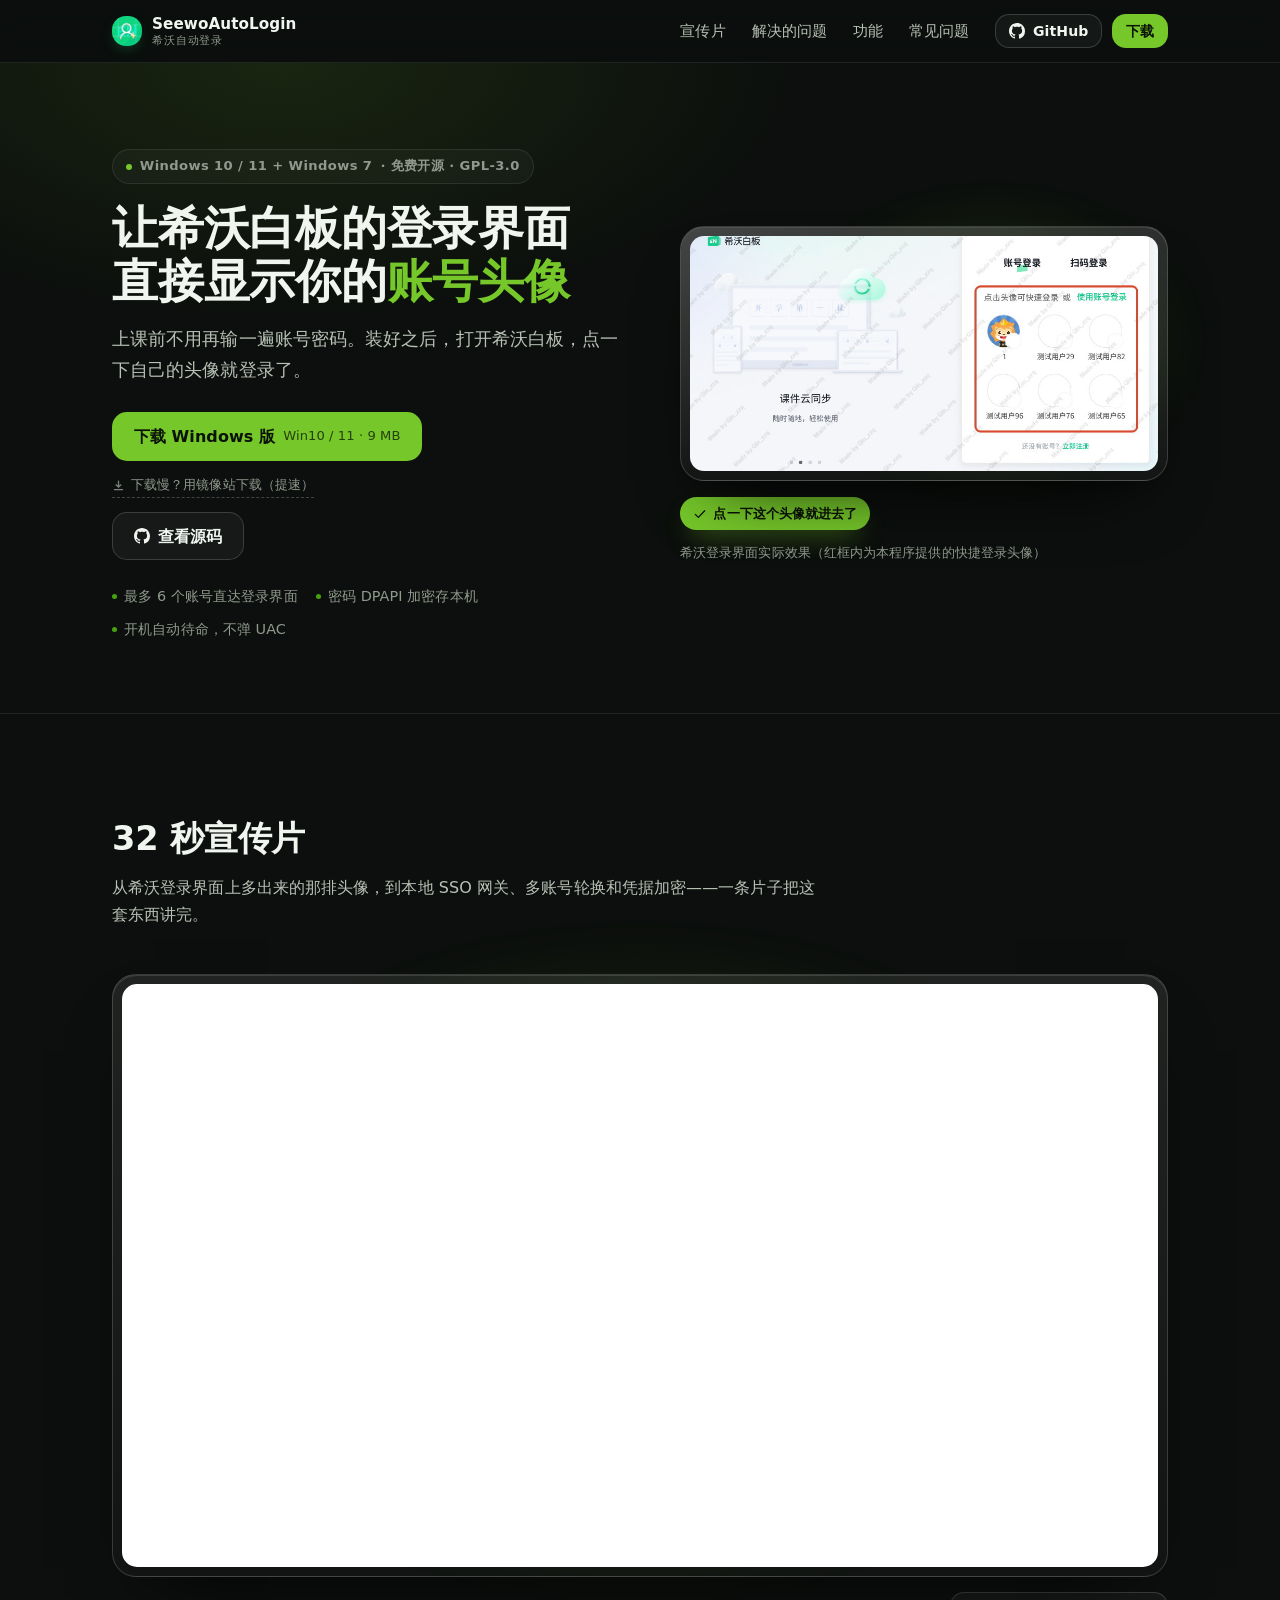
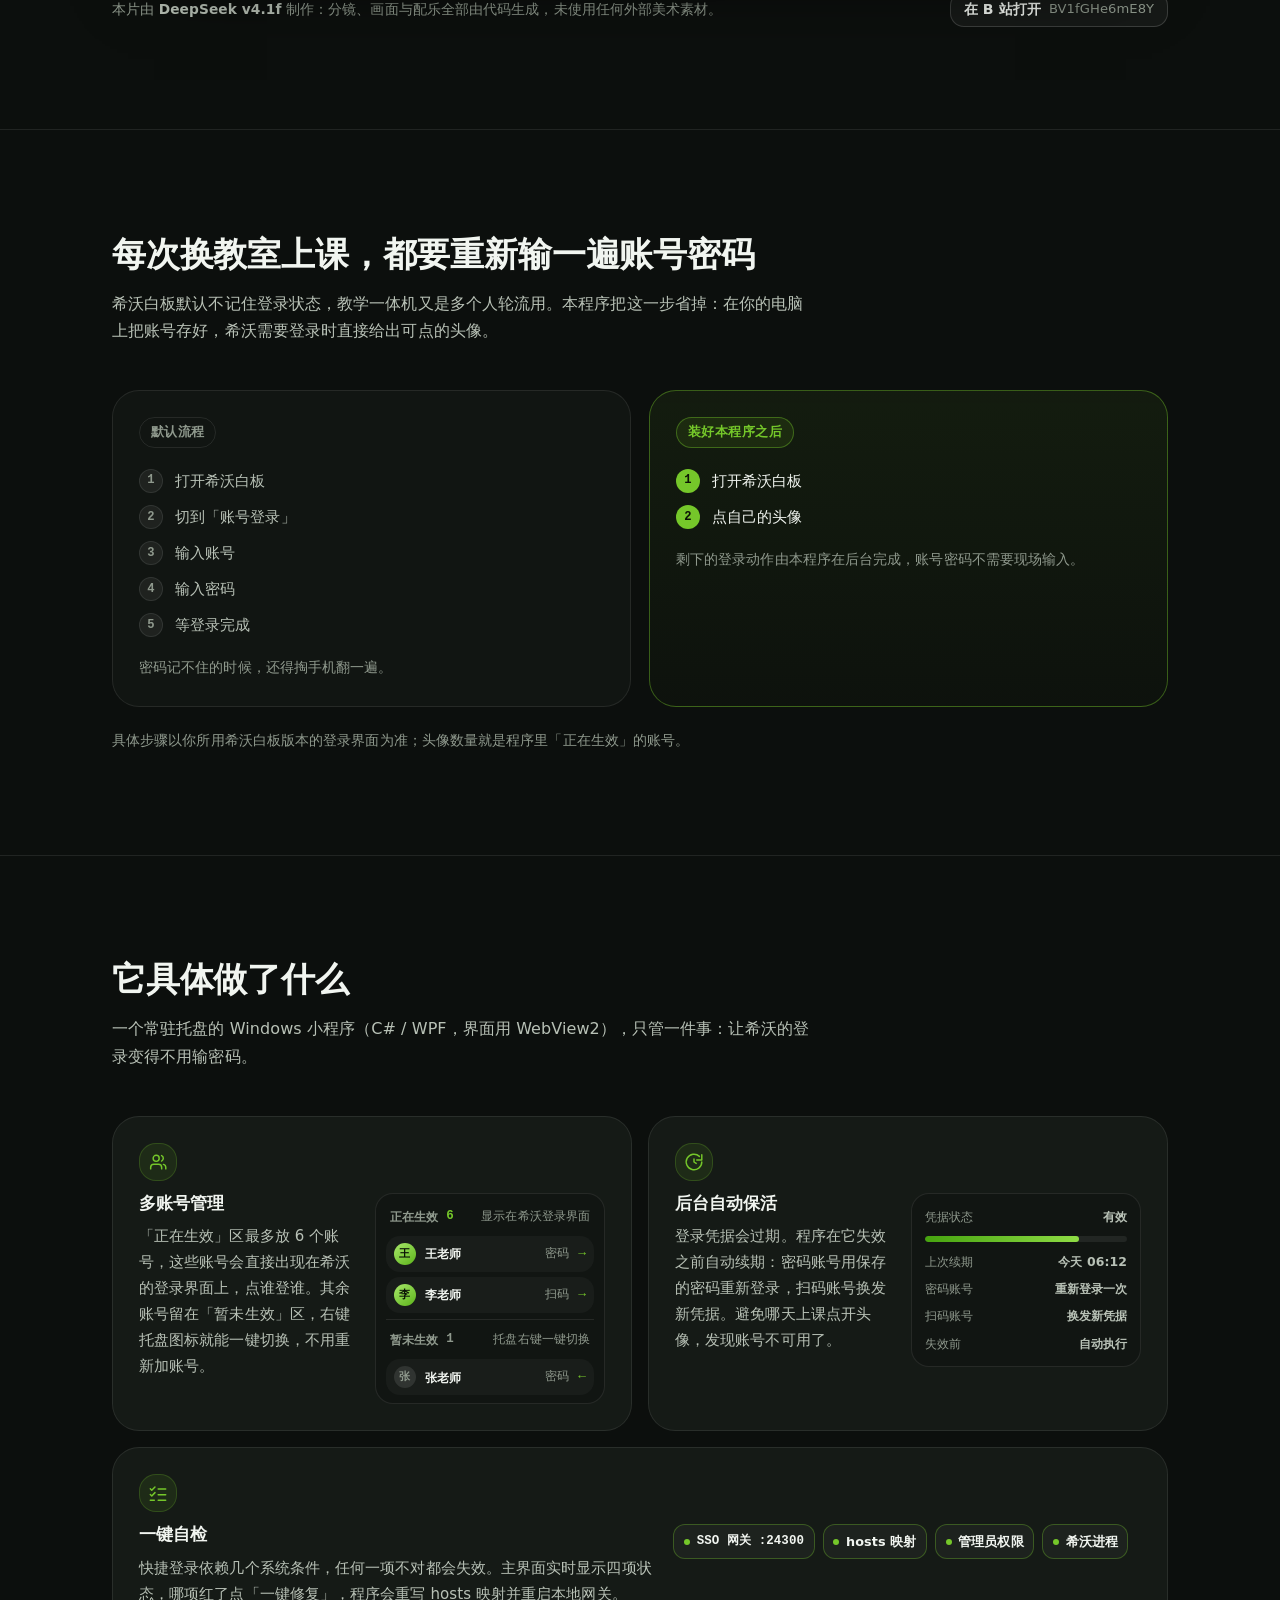
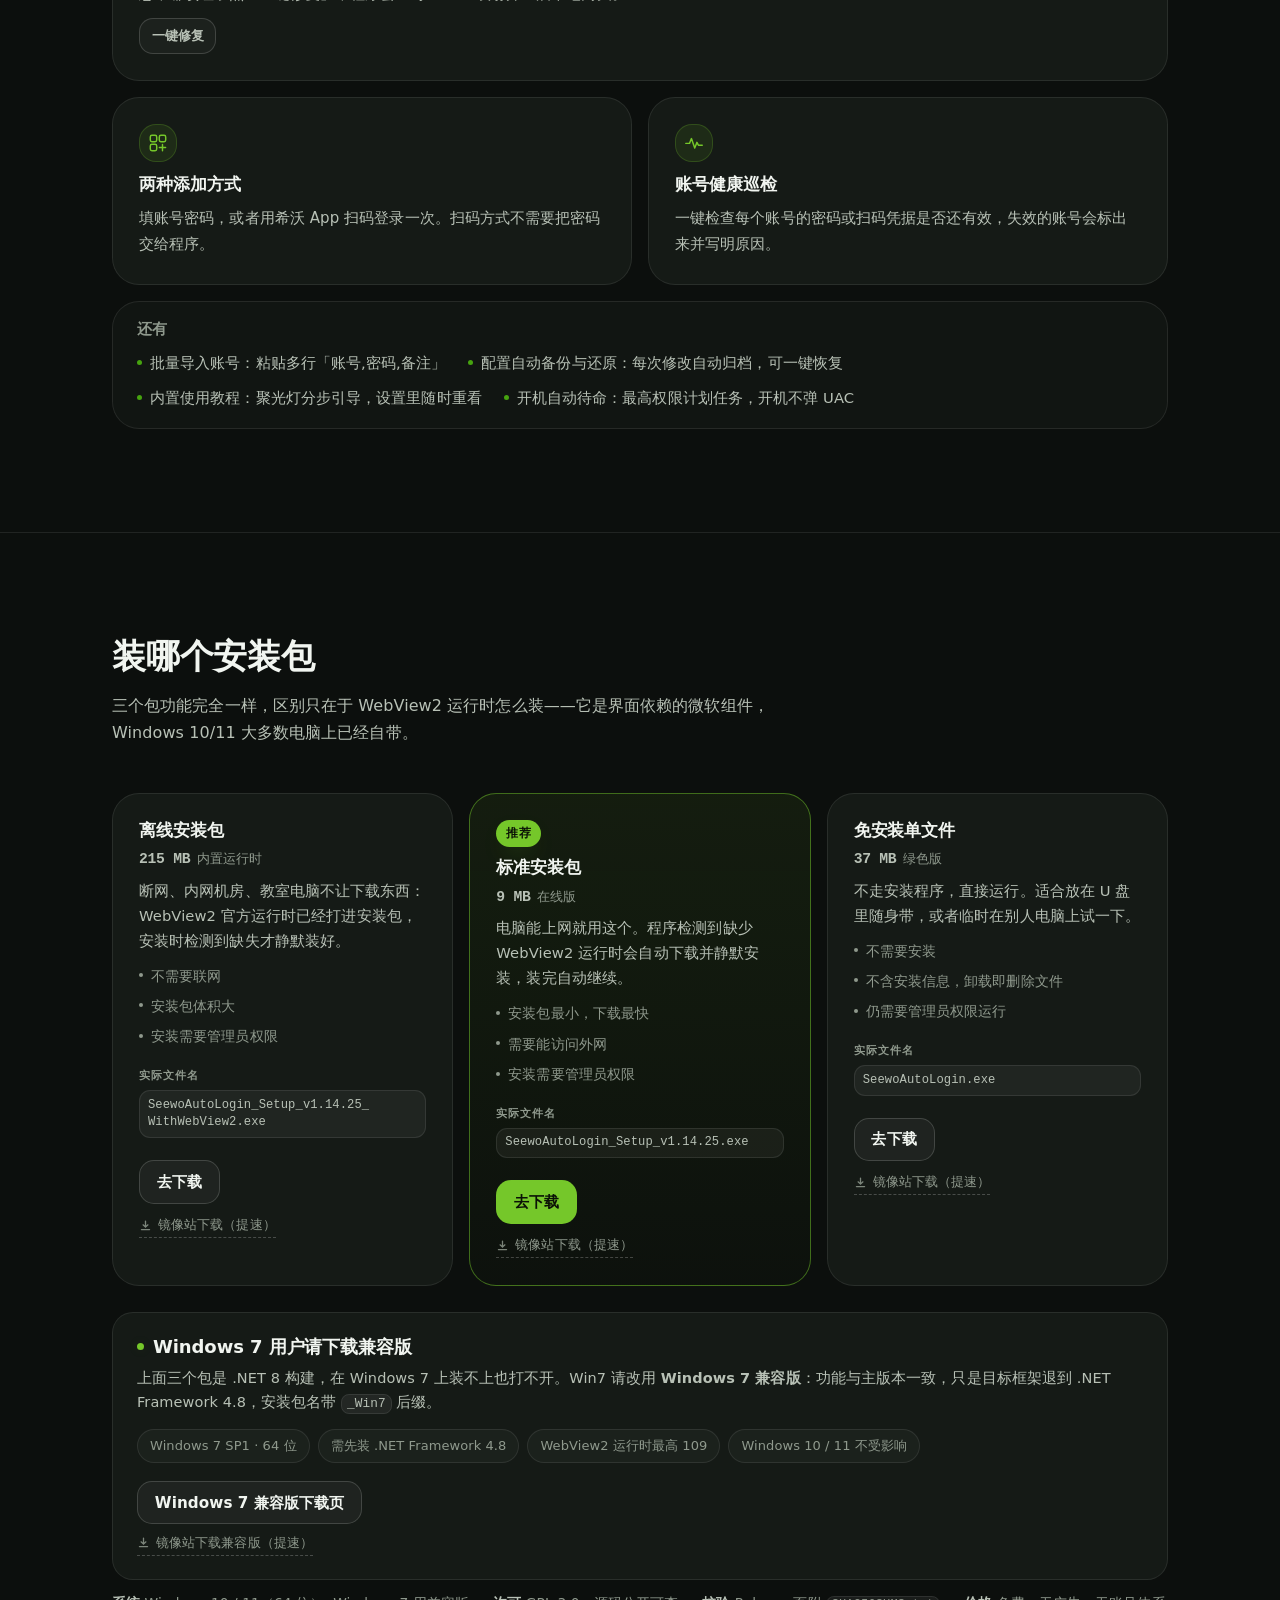
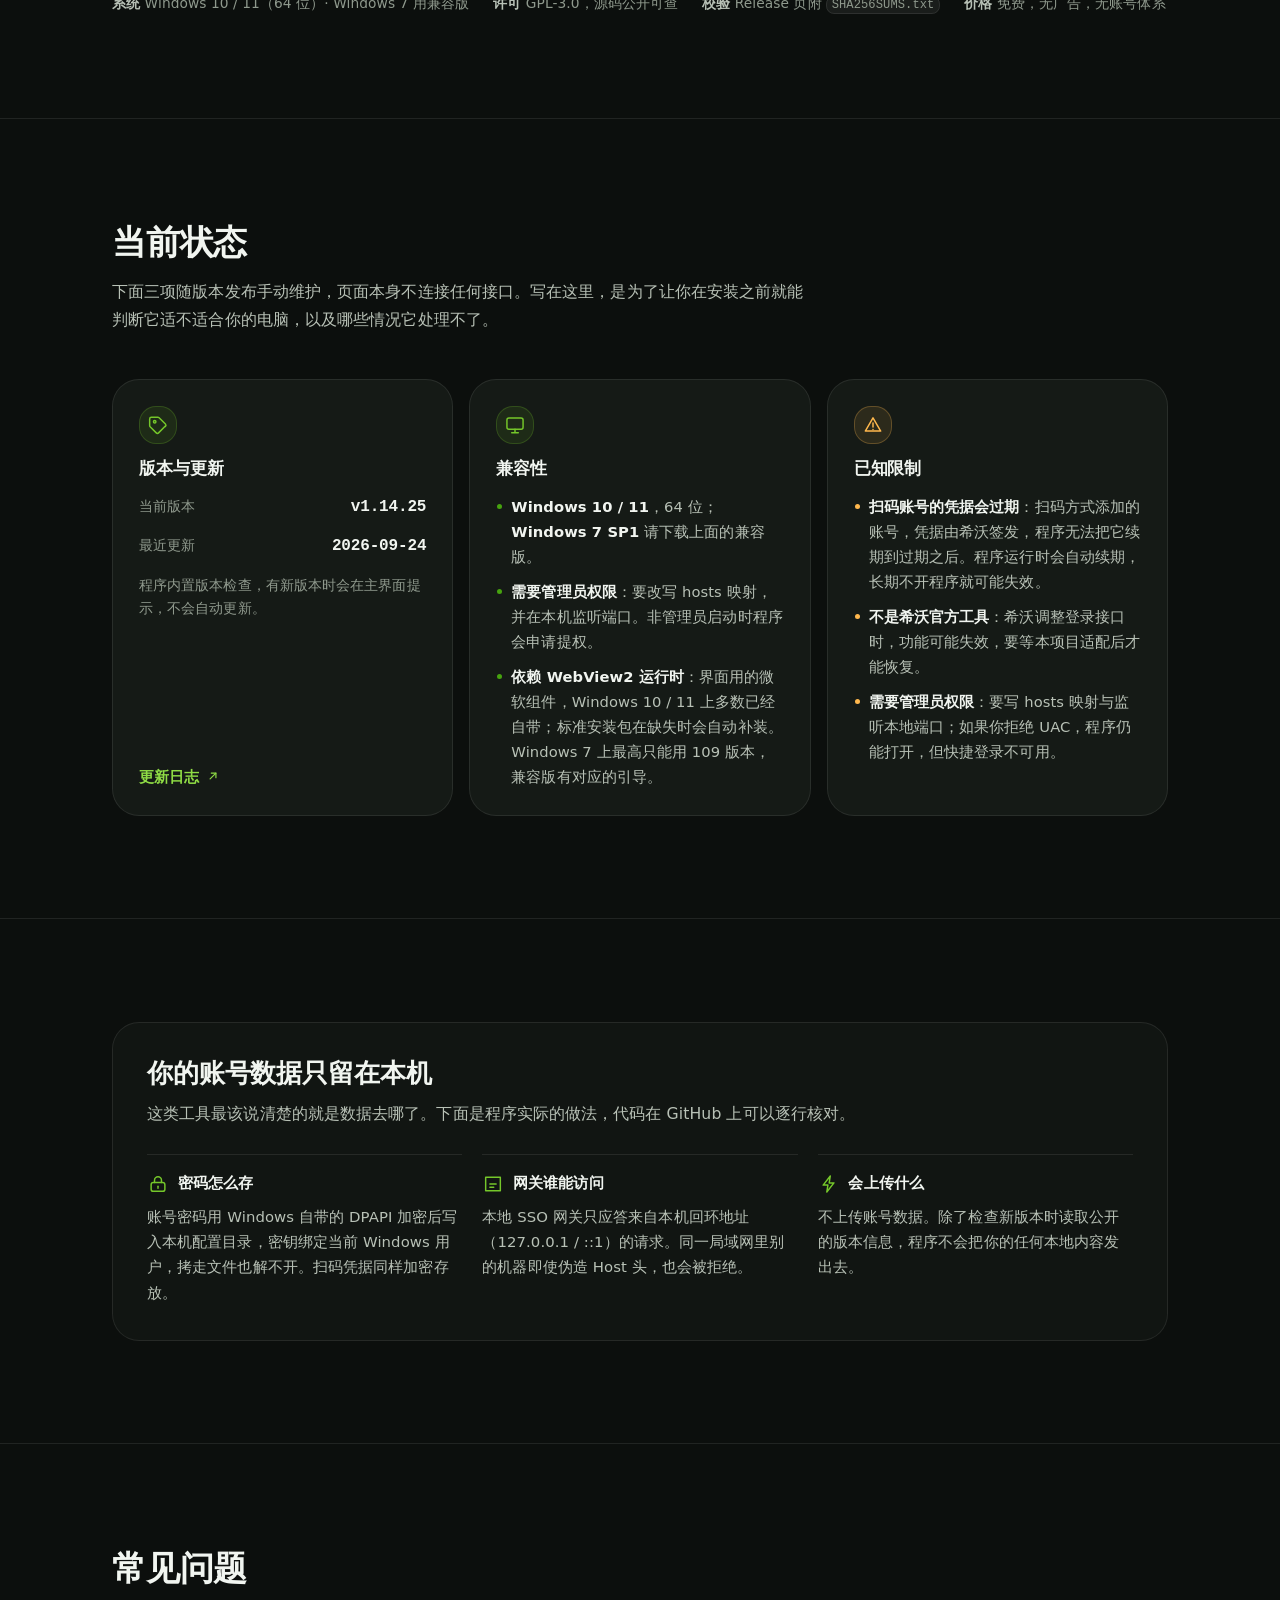
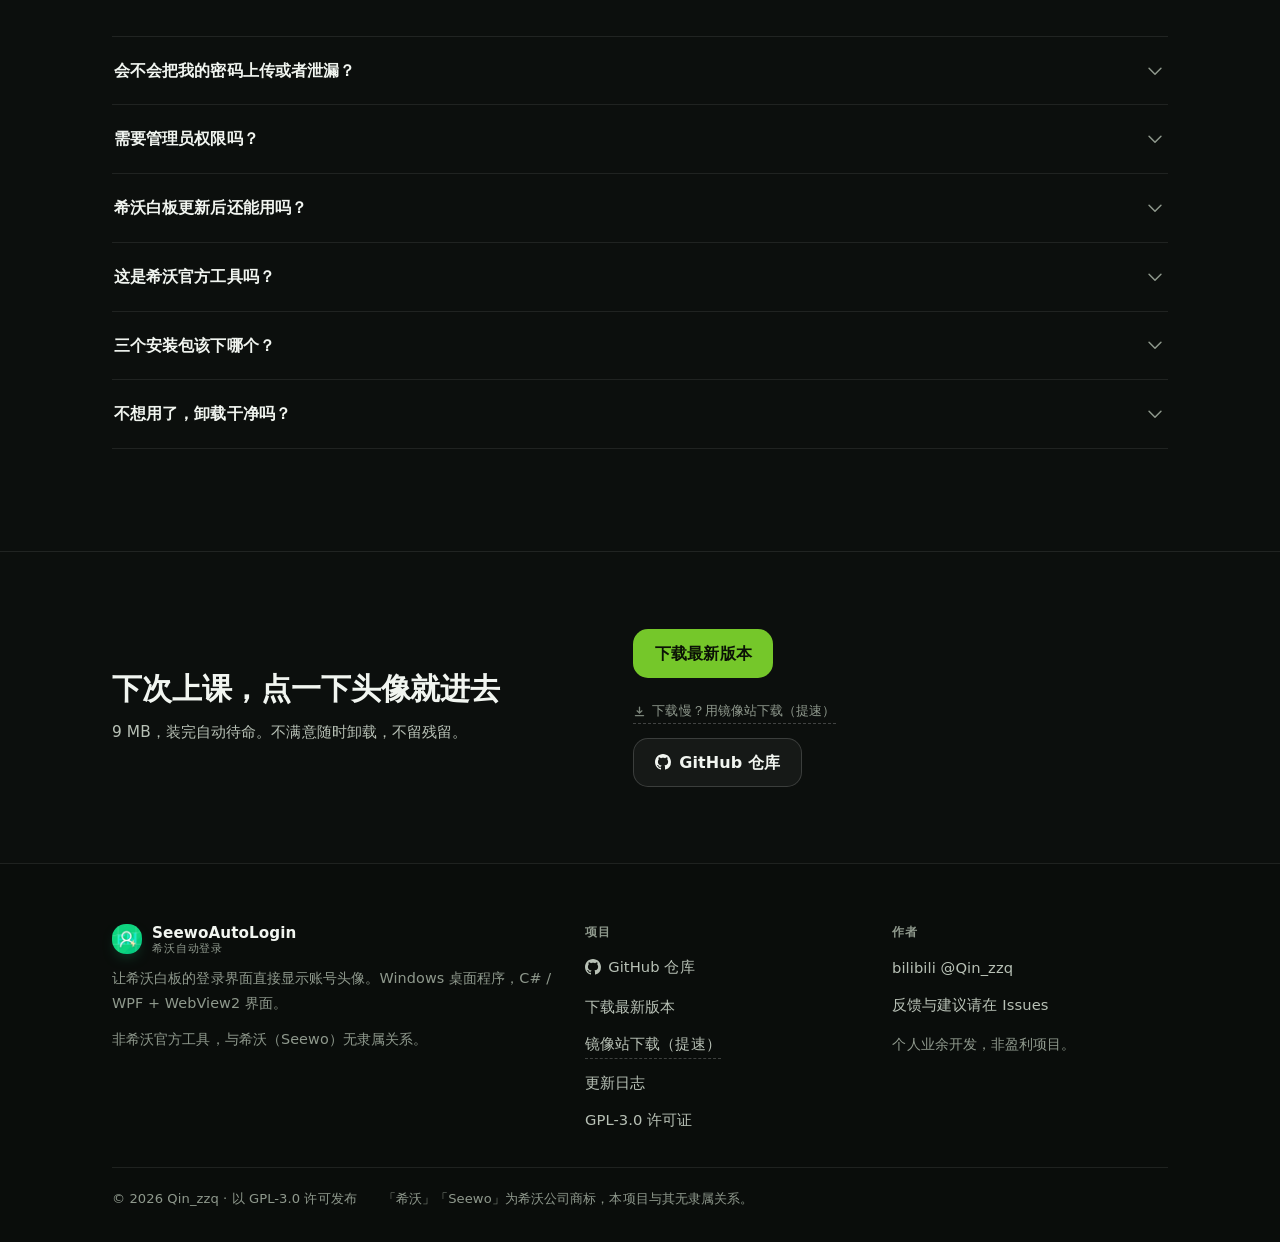
==== commit 513c3101: "docs: 同步官网版本号到 v1.14.25" ====
--- a/docs/index.html
+++ b/docs/index.html
@@ -440,7 +440,7 @@
         <p class="lede">上课前不用再输一遍账号密码。装好之后，打开希沃白板，点一下自己的头像就登录了。</p>
         <div class="hero-actions">
           <a class="btn btn-primary btn-lg" id="heroDownload" href="https://github.com/Pro-Qin/SeewoAutoLogin/releases/latest" target="_blank" rel="noopener noreferrer">下载 Windows 版<span class="meta">Win10 / 11 · 9 MB</span></a>
-          <p class="mirror-row"><a class="mirror-link" id="heroMirror" href="https://gh-proxy.com/https://github.com/Pro-Qin/SeewoAutoLogin/releases/download/v1.14.24/SeewoAutoLogin_Setup_v1.14.24.exe" target="_blank" rel="noopener noreferrer" title="镜像站为第三方加速服务，只代理下载，文件与官方一致；不可用时请改用上面的官方入口"><svg class="ico" width="13" height="13" viewBox="0 0 16 16" fill="none" stroke="currentColor" stroke-width="1.6" stroke-linecap="round" stroke-linejoin="round" aria-hidden="true"><path d="M8 2.5v7.5m0 0L5 7.2M8 10l3-2.8M3 13h10"/></svg>下载慢？用镜像站下载（提速）</a></p>
+          <p class="mirror-row"><a class="mirror-link" id="heroMirror" href="https://gh-proxy.com/https://github.com/Pro-Qin/SeewoAutoLogin/releases/download/v1.14.25/SeewoAutoLogin_Setup_v1.14.25.exe" target="_blank" rel="noopener noreferrer" title="镜像站为第三方加速服务，只代理下载，文件与官方一致；不可用时请改用上面的官方入口"><svg class="ico" width="13" height="13" viewBox="0 0 16 16" fill="none" stroke="currentColor" stroke-width="1.6" stroke-linecap="round" stroke-linejoin="round" aria-hidden="true"><path d="M8 2.5v7.5m0 0L5 7.2M8 10l3-2.8M3 13h10"/></svg>下载慢？用镜像站下载（提速）</a></p>
           <a class="btn btn-ghost btn-lg" href="https://github.com/Pro-Qin/SeewoAutoLogin" target="_blank" rel="noopener noreferrer"><svg class="ico" width="16" height="16" viewBox="0 0 16 16" fill="currentColor" aria-hidden="true" focusable="false"><path d="M8 0C3.58 0 0 3.58 0 8c0 3.54 2.29 6.53 5.47 7.59.4.07.55-.17.55-.38 0-.19-.01-.82-.01-1.49-2.01.37-2.53-.49-2.69-.94-.09-.23-.48-.94-.82-1.13-.28-.15-.68-.52-.01-.53.63-.01 1.08.58 1.23.82.72 1.21 1.87.87 2.33.66.07-.52.28-.87.51-1.07-1.78-.2-3.64-.89-3.64-3.95 0-.87.31-1.59.82-2.15-.08-.2-.36-1.02.08-2.12 0 0 .67-.21 2.2.82.64-.18 1.32-.27 2-.27s1.36.09 2 .27c1.53-1.04 2.2-.82 2.2-.82.44 1.1.16 1.92.08 2.12.51.56.82 1.27.82 2.15 0 3.07-1.87 3.75-3.65 3.95.29.25.54.73.54 1.48 0 1.07-.01 1.93-.01 2.2 0 .21.15.46.55.38A8.01 8.01 0 0 0 16 8c0-4.42-3.58-8-8-8z"/></svg><span>查看源码</span></a>
         </div>
         <ul class="hero-facts">
@@ -638,10 +638,10 @@
           </ul>
           <div class="pkg-file">
             <span class="lbl">实际文件名</span>
-            <code>SeewoAutoLogin_<wbr>Setup_<wbr>v1.14.24_<wbr>WithWebView2<wbr>.exe</code>
+            <code>SeewoAutoLogin_<wbr>Setup_<wbr>v1.14.25_<wbr>WithWebView2<wbr>.exe</code>
           </div>
           <a class="btn btn-ghost" href="https://github.com/Pro-Qin/SeewoAutoLogin/releases/latest" target="_blank" rel="noopener noreferrer">去下载</a>
-          <p class="mirror-row"><a class="mirror-link" href="https://gh-proxy.com/https://github.com/Pro-Qin/SeewoAutoLogin/releases/download/v1.14.24/SeewoAutoLogin_Setup_v1.14.24_WithWebView2.exe" target="_blank" rel="noopener noreferrer" title="镜像站为第三方加速服务，只代理下载，文件与官方一致；不可用时请改用上面的官方入口"><svg class="ico" width="13" height="13" viewBox="0 0 16 16" fill="none" stroke="currentColor" stroke-width="1.6" stroke-linecap="round" stroke-linejoin="round" aria-hidden="true"><path d="M8 2.5v7.5m0 0L5 7.2M8 10l3-2.8M3 13h10"/></svg>镜像站下载（提速）</a></p>
+          <p class="mirror-row"><a class="mirror-link" href="https://gh-proxy.com/https://github.com/Pro-Qin/SeewoAutoLogin/releases/download/v1.14.25/SeewoAutoLogin_Setup_v1.14.25_WithWebView2.exe" target="_blank" rel="noopener noreferrer" title="镜像站为第三方加速服务，只代理下载，文件与官方一致；不可用时请改用上面的官方入口"><svg class="ico" width="13" height="13" viewBox="0 0 16 16" fill="none" stroke="currentColor" stroke-width="1.6" stroke-linecap="round" stroke-linejoin="round" aria-hidden="true"><path d="M8 2.5v7.5m0 0L5 7.2M8 10l3-2.8M3 13h10"/></svg>镜像站下载（提速）</a></p>
         </article>
 
         <article class="pkg is-rec reveal">
@@ -656,10 +656,10 @@
           </ul>
           <div class="pkg-file">
             <span class="lbl">实际文件名</span>
-            <code>SeewoAutoLogin_<wbr>Setup_<wbr>v1.14.24<wbr>.exe</code>
+            <code>SeewoAutoLogin_<wbr>Setup_<wbr>v1.14.25<wbr>.exe</code>
           </div>
           <a class="btn btn-primary" href="https://github.com/Pro-Qin/SeewoAutoLogin/releases/latest" target="_blank" rel="noopener noreferrer">去下载</a>
-          <p class="mirror-row"><a class="mirror-link" href="https://gh-proxy.com/https://github.com/Pro-Qin/SeewoAutoLogin/releases/download/v1.14.24/SeewoAutoLogin_Setup_v1.14.24.exe" target="_blank" rel="noopener noreferrer" title="镜像站为第三方加速服务，只代理下载，文件与官方一致；不可用时请改用上面的官方入口"><svg class="ico" width="13" height="13" viewBox="0 0 16 16" fill="none" stroke="currentColor" stroke-width="1.6" stroke-linecap="round" stroke-linejoin="round" aria-hidden="true"><path d="M8 2.5v7.5m0 0L5 7.2M8 10l3-2.8M3 13h10"/></svg>镜像站下载（提速）</a></p>
+          <p class="mirror-row"><a class="mirror-link" href="https://gh-proxy.com/https://github.com/Pro-Qin/SeewoAutoLogin/releases/download/v1.14.25/SeewoAutoLogin_Setup_v1.14.25.exe" target="_blank" rel="noopener noreferrer" title="镜像站为第三方加速服务，只代理下载，文件与官方一致；不可用时请改用上面的官方入口"><svg class="ico" width="13" height="13" viewBox="0 0 16 16" fill="none" stroke="currentColor" stroke-width="1.6" stroke-linecap="round" stroke-linejoin="round" aria-hidden="true"><path d="M8 2.5v7.5m0 0L5 7.2M8 10l3-2.8M3 13h10"/></svg>镜像站下载（提速）</a></p>
         </article>
 
         <article class="pkg reveal">
@@ -676,7 +676,7 @@
             <code>SeewoAutoLogin<wbr>.exe</code>
           </div>
           <a class="btn btn-ghost" href="https://github.com/Pro-Qin/SeewoAutoLogin/releases/latest" target="_blank" rel="noopener noreferrer">去下载</a>
-          <p class="mirror-row"><a class="mirror-link" href="https://gh-proxy.com/https://github.com/Pro-Qin/SeewoAutoLogin/releases/download/v1.14.24/SeewoAutoLogin.exe" target="_blank" rel="noopener noreferrer" title="镜像站为第三方加速服务，只代理下载，文件与官方一致；不可用时请改用上面的官方入口"><svg class="ico" width="13" height="13" viewBox="0 0 16 16" fill="none" stroke="currentColor" stroke-width="1.6" stroke-linecap="round" stroke-linejoin="round" aria-hidden="true"><path d="M8 2.5v7.5m0 0L5 7.2M8 10l3-2.8M3 13h10"/></svg>镜像站下载（提速）</a></p>
+          <p class="mirror-row"><a class="mirror-link" href="https://gh-proxy.com/https://github.com/Pro-Qin/SeewoAutoLogin/releases/download/v1.14.25/SeewoAutoLogin.exe" target="_blank" rel="noopener noreferrer" title="镜像站为第三方加速服务，只代理下载，文件与官方一致；不可用时请改用上面的官方入口"><svg class="ico" width="13" height="13" viewBox="0 0 16 16" fill="none" stroke="currentColor" stroke-width="1.6" stroke-linecap="round" stroke-linejoin="round" aria-hidden="true"><path d="M8 2.5v7.5m0 0L5 7.2M8 10l3-2.8M3 13h10"/></svg>镜像站下载（提速）</a></p>
         </article>
       </div>
 
@@ -689,8 +689,8 @@
           <li>WebView2 运行时最高 109</li>
           <li>Windows 10 / 11 不受影响</li>
         </ul>
-        <a class="btn btn-ghost" href="https://github.com/Pro-Qin/SeewoAutoLogin/releases/tag/v1.14.24-win7" target="_blank" rel="noopener noreferrer">Windows 7 兼容版下载页</a>
-        <p class="mirror-row"><a class="mirror-link" href="https://gh-proxy.com/https://github.com/Pro-Qin/SeewoAutoLogin/releases/download/v1.14.24-win7/SeewoAutoLogin_Setup_v1.14.24_Win7.exe" target="_blank" rel="noopener noreferrer" title="镜像站为第三方加速服务，只代理下载，文件与官方一致；不可用时请改用上面的官方入口"><svg class="ico" width="13" height="13" viewBox="0 0 16 16" fill="none" stroke="currentColor" stroke-width="1.6" stroke-linecap="round" stroke-linejoin="round" aria-hidden="true"><path d="M8 2.5v7.5m0 0L5 7.2M8 10l3-2.8M3 13h10"/></svg>镜像站下载兼容版（提速）</a></p>
+        <a class="btn btn-ghost" href="https://github.com/Pro-Qin/SeewoAutoLogin/releases/tag/v1.14.25-win7" target="_blank" rel="noopener noreferrer">Windows 7 兼容版下载页</a>
+        <p class="mirror-row"><a class="mirror-link" href="https://gh-proxy.com/https://github.com/Pro-Qin/SeewoAutoLogin/releases/download/v1.14.25-win7/SeewoAutoLogin_Setup_v1.14.25_Win7.exe" target="_blank" rel="noopener noreferrer" title="镜像站为第三方加速服务，只代理下载，文件与官方一致；不可用时请改用上面的官方入口"><svg class="ico" width="13" height="13" viewBox="0 0 16 16" fill="none" stroke="currentColor" stroke-width="1.6" stroke-linecap="round" stroke-linejoin="round" aria-hidden="true"><path d="M8 2.5v7.5m0 0L5 7.2M8 10l3-2.8M3 13h10"/></svg>镜像站下载兼容版（提速）</a></p>
       </div>
 
       <div class="spec reveal">
@@ -715,7 +715,7 @@
           <span class="card-ico"><svg class="ico" width="22" height="22" viewBox="0 0 24 24" fill="none" stroke="currentColor" stroke-width="1.6" stroke-linecap="round" stroke-linejoin="round" aria-hidden="true" focusable="false"><path d="M20.6 12.6l-8 8a1.8 1.8 0 0 1-2.5 0l-6.7-6.7a1.8 1.8 0 0 1-.5-1.3V5.4a1.8 1.8 0 0 1 1.8-1.8h7.2c.5 0 .9.2 1.3.5l6.9 6.9a1.8 1.8 0 0 1 0 2.5z"/><circle cx="8.4" cy="8.4" r="1.35"/></svg></span>
           <h3>版本与更新</h3>
           <div class="srows">
-            <div class="srow"><span>当前版本</span><b>v1.14.24</b></div>
+            <div class="srow"><span>当前版本</span><b>v1.14.25</b></div>
             <div class="srow"><span>最近更新</span><b>2026-09-24</b></div>
           </div>
           <p class="scard-note">程序内置版本检查，有新版本时会在主界面提示，不会自动更新。</p>
@@ -835,7 +835,7 @@
       </div>
       <div class="hero-actions" style="margin-top:0">
         <a class="btn btn-primary btn-lg" href="https://github.com/Pro-Qin/SeewoAutoLogin/releases/latest" target="_blank" rel="noopener noreferrer">下载最新版本</a>
-        <p class="mirror-row"><a class="mirror-link" href="https://gh-proxy.com/https://github.com/Pro-Qin/SeewoAutoLogin/releases/download/v1.14.24/SeewoAutoLogin_Setup_v1.14.24.exe" target="_blank" rel="noopener noreferrer" title="镜像站为第三方加速服务，只代理下载，文件与官方一致；不可用时请改用上面的官方入口"><svg class="ico" width="13" height="13" viewBox="0 0 16 16" fill="none" stroke="currentColor" stroke-width="1.6" stroke-linecap="round" stroke-linejoin="round" aria-hidden="true"><path d="M8 2.5v7.5m0 0L5 7.2M8 10l3-2.8M3 13h10"/></svg>下载慢？用镜像站下载（提速）</a></p>
+        <p class="mirror-row"><a class="mirror-link" href="https://gh-proxy.com/https://github.com/Pro-Qin/SeewoAutoLogin/releases/download/v1.14.25/SeewoAutoLogin_Setup_v1.14.25.exe" target="_blank" rel="noopener noreferrer" title="镜像站为第三方加速服务，只代理下载，文件与官方一致；不可用时请改用上面的官方入口"><svg class="ico" width="13" height="13" viewBox="0 0 16 16" fill="none" stroke="currentColor" stroke-width="1.6" stroke-linecap="round" stroke-linejoin="round" aria-hidden="true"><path d="M8 2.5v7.5m0 0L5 7.2M8 10l3-2.8M3 13h10"/></svg>下载慢？用镜像站下载（提速）</a></p>
         <a class="btn btn-ghost btn-lg" href="https://github.com/Pro-Qin/SeewoAutoLogin" target="_blank" rel="noopener noreferrer"><svg class="ico" width="16" height="16" viewBox="0 0 16 16" fill="currentColor" aria-hidden="true" focusable="false"><path d="M8 0C3.58 0 0 3.58 0 8c0 3.54 2.29 6.53 5.47 7.59.4.07.55-.17.55-.38 0-.19-.01-.82-.01-1.49-2.01.37-2.53-.49-2.69-.94-.09-.23-.48-.94-.82-1.13-.28-.15-.68-.52-.01-.53.63-.01 1.08.58 1.23.82.72 1.21 1.87.87 2.33.66.07-.52.28-.87.51-1.07-1.78-.2-3.64-.89-3.64-3.95 0-.87.31-1.59.82-2.15-.08-.2-.36-1.02.08-2.12 0 0 .67-.21 2.2.82.64-.18 1.32-.27 2-.27s1.36.09 2 .27c1.53-1.04 2.2-.82 2.2-.82.44 1.1.16 1.92.08 2.12.51.56.82 1.27.82 2.15 0 3.07-1.87 3.75-3.65 3.95.29.25.54.73.54 1.48 0 1.07-.01 1.93-.01 2.2 0 .21.15.46.55.38A8.01 8.01 0 0 0 16 8c0-4.42-3.58-8-8-8z"/></svg><span>GitHub 仓库</span></a>
       </div>
     </div>
@@ -856,7 +856,7 @@
         <ul>
           <li><a href="https://github.com/Pro-Qin/SeewoAutoLogin" target="_blank" rel="noopener noreferrer"><svg class="ico" width="16" height="16" viewBox="0 0 16 16" fill="currentColor" aria-hidden="true" focusable="false"><path d="M8 0C3.58 0 0 3.58 0 8c0 3.54 2.29 6.53 5.47 7.59.4.07.55-.17.55-.38 0-.19-.01-.82-.01-1.49-2.01.37-2.53-.49-2.69-.94-.09-.23-.48-.94-.82-1.13-.28-.15-.68-.52-.01-.53.63-.01 1.08.58 1.23.82.72 1.21 1.87.87 2.33.66.07-.52.28-.87.51-1.07-1.78-.2-3.64-.89-3.64-3.95 0-.87.31-1.59.82-2.15-.08-.2-.36-1.02.08-2.12 0 0 .67-.21 2.2.82.64-.18 1.32-.27 2-.27s1.36.09 2 .27c1.53-1.04 2.2-.82 2.2-.82.44 1.1.16 1.92.08 2.12.51.56.82 1.27.82 2.15 0 3.07-1.87 3.75-3.65 3.95.29.25.54.73.54 1.48 0 1.07-.01 1.93-.01 2.2 0 .21.15.46.55.38A8.01 8.01 0 0 0 16 8c0-4.42-3.58-8-8-8z"/></svg>GitHub 仓库</a></li>
           <li><a href="https://github.com/Pro-Qin/SeewoAutoLogin/releases/latest" target="_blank" rel="noopener noreferrer">下载最新版本</a></li>
-          <li><a class="mirror-link" href="https://gh-proxy.com/https://github.com/Pro-Qin/SeewoAutoLogin/releases/download/v1.14.24/SeewoAutoLogin_Setup_v1.14.24.exe" target="_blank" rel="noopener noreferrer" title="镜像站为第三方加速服务，只代理下载，文件与官方一致；不可用时请改用上面的官方入口">镜像站下载（提速）</a></li>
+          <li><a class="mirror-link" href="https://gh-proxy.com/https://github.com/Pro-Qin/SeewoAutoLogin/releases/download/v1.14.25/SeewoAutoLogin_Setup_v1.14.25.exe" target="_blank" rel="noopener noreferrer" title="镜像站为第三方加速服务，只代理下载，文件与官方一致；不可用时请改用上面的官方入口">镜像站下载（提速）</a></li>
           <li><a href="https://github.com/Pro-Qin/SeewoAutoLogin/blob/main/CHANGELOG.md" target="_blank" rel="noopener noreferrer">更新日志</a></li>
           <li><a href="https://github.com/Pro-Qin/SeewoAutoLogin/blob/main/LICENSE" target="_blank" rel="noopener noreferrer">GPL-3.0 许可证</a></li>
         </ul>
@@ -886,7 +886,7 @@
   var major=parseInt(m[1],10),minor=parseInt(m[2],10);
   if(major!==6||minor<1||minor>3){return;}   /* 10.0 是 Win10 / Win11 */
 
-  var ver="v1.14.24";
+  var ver="v1.14.25";
   var page="https://github.com/Pro-Qin/SeewoAutoLogin/releases/tag/"+ver+"-win7";
   var direct="https://github.com/Pro-Qin/SeewoAutoLogin/releases/download/"+ver+"-win7/SeewoAutoLogin_Setup_"+ver+"_Win7.exe";
 
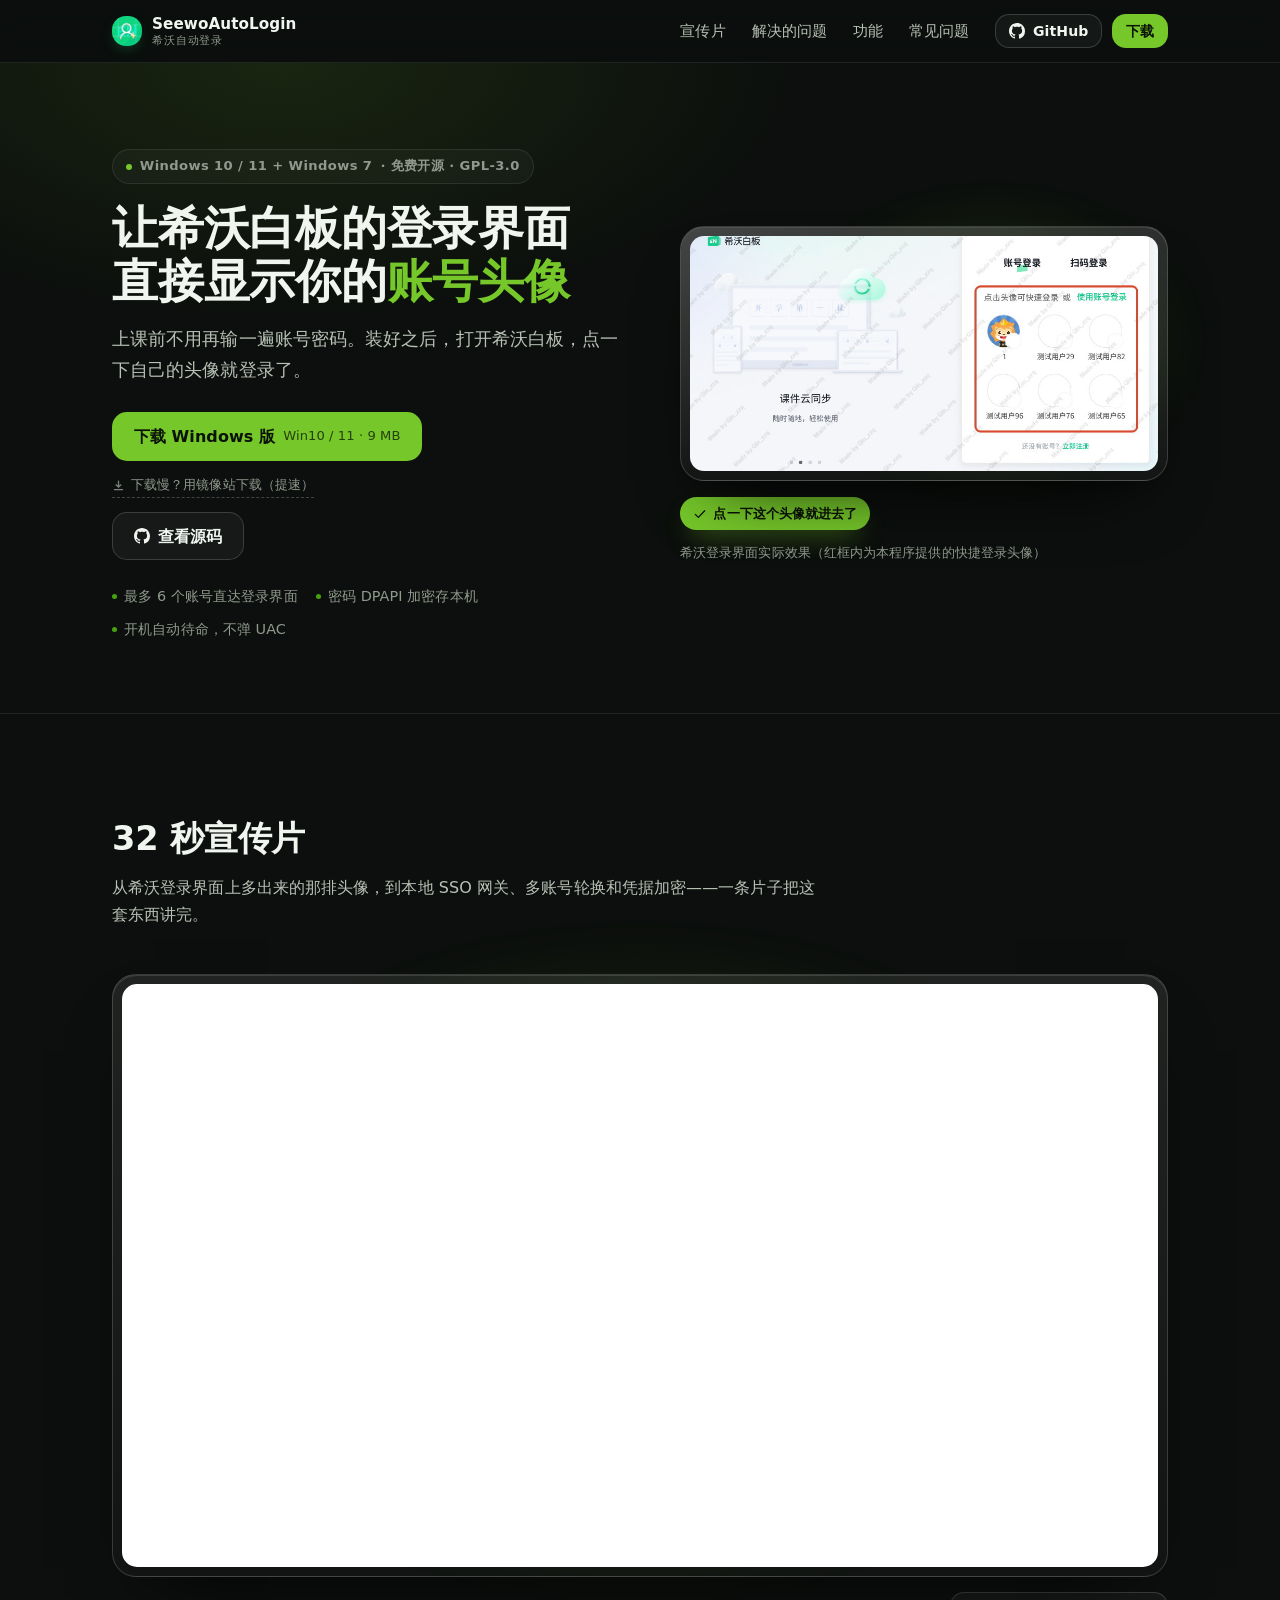
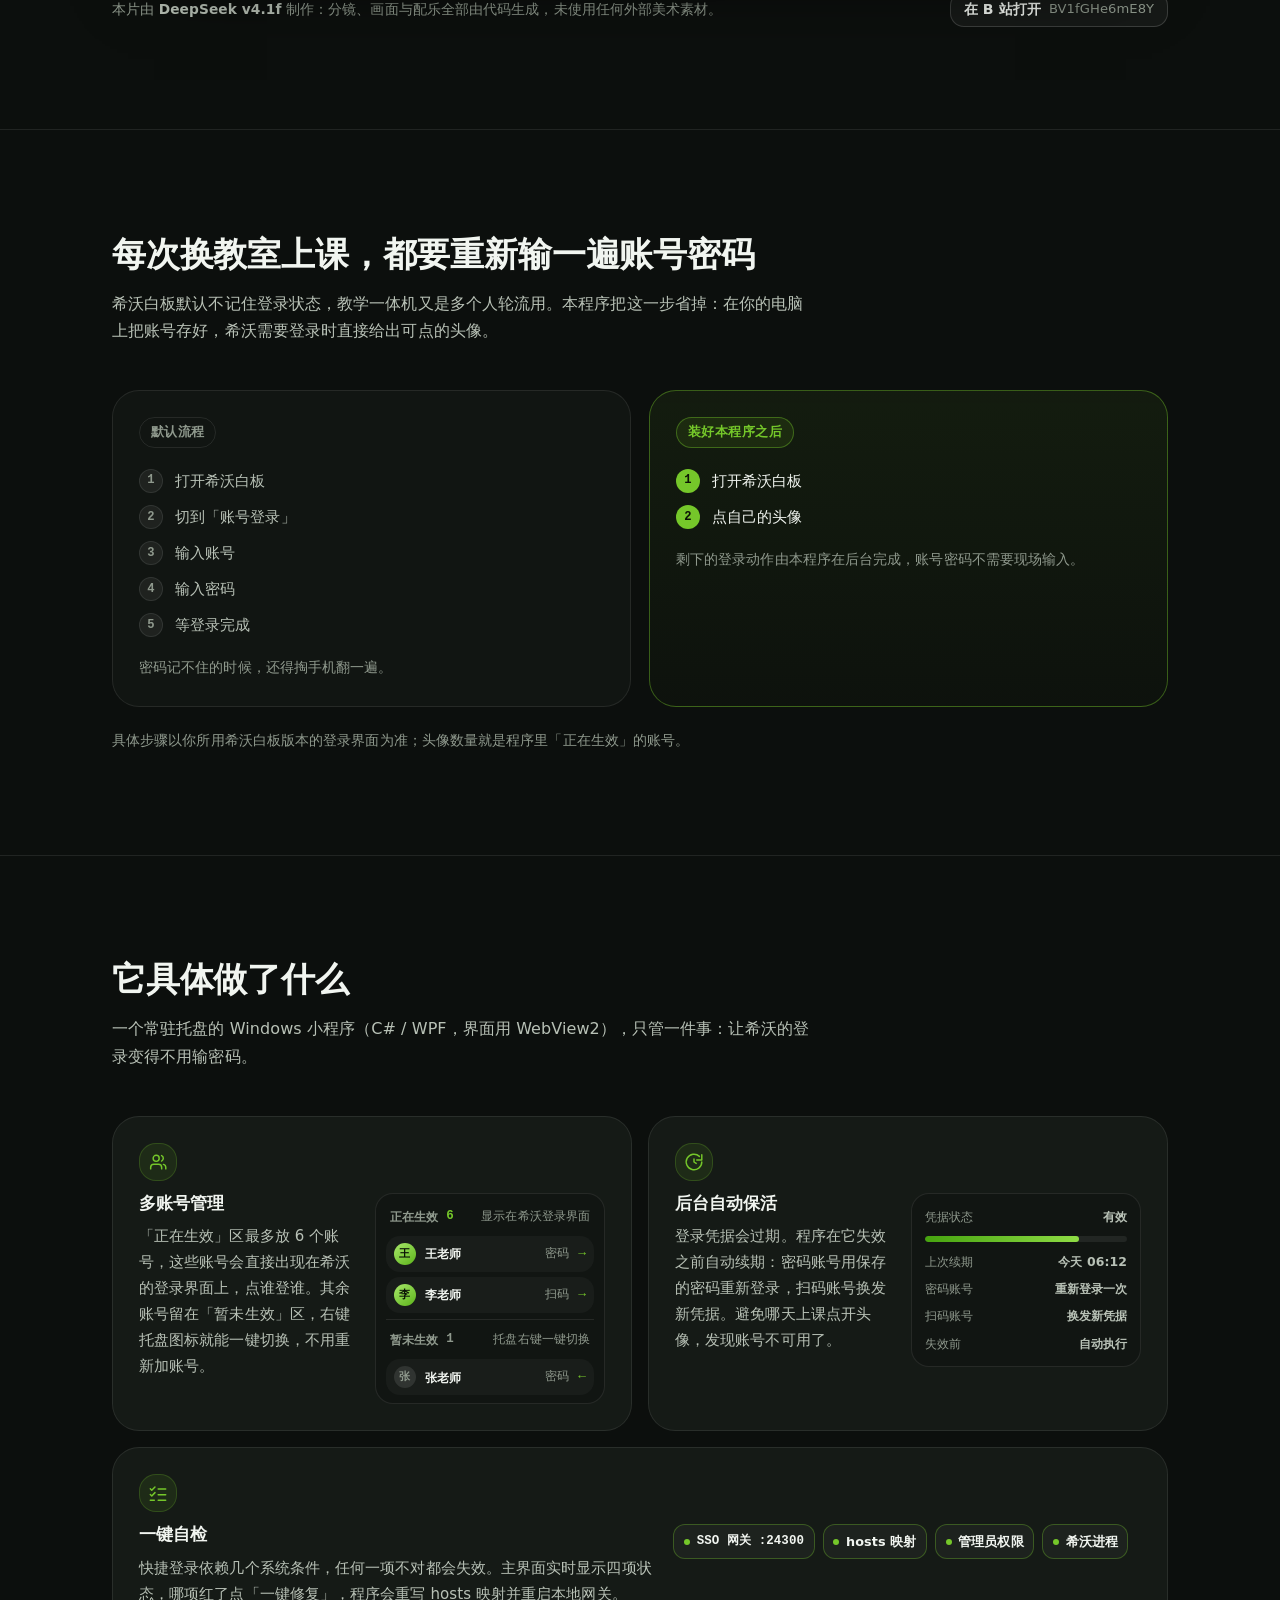
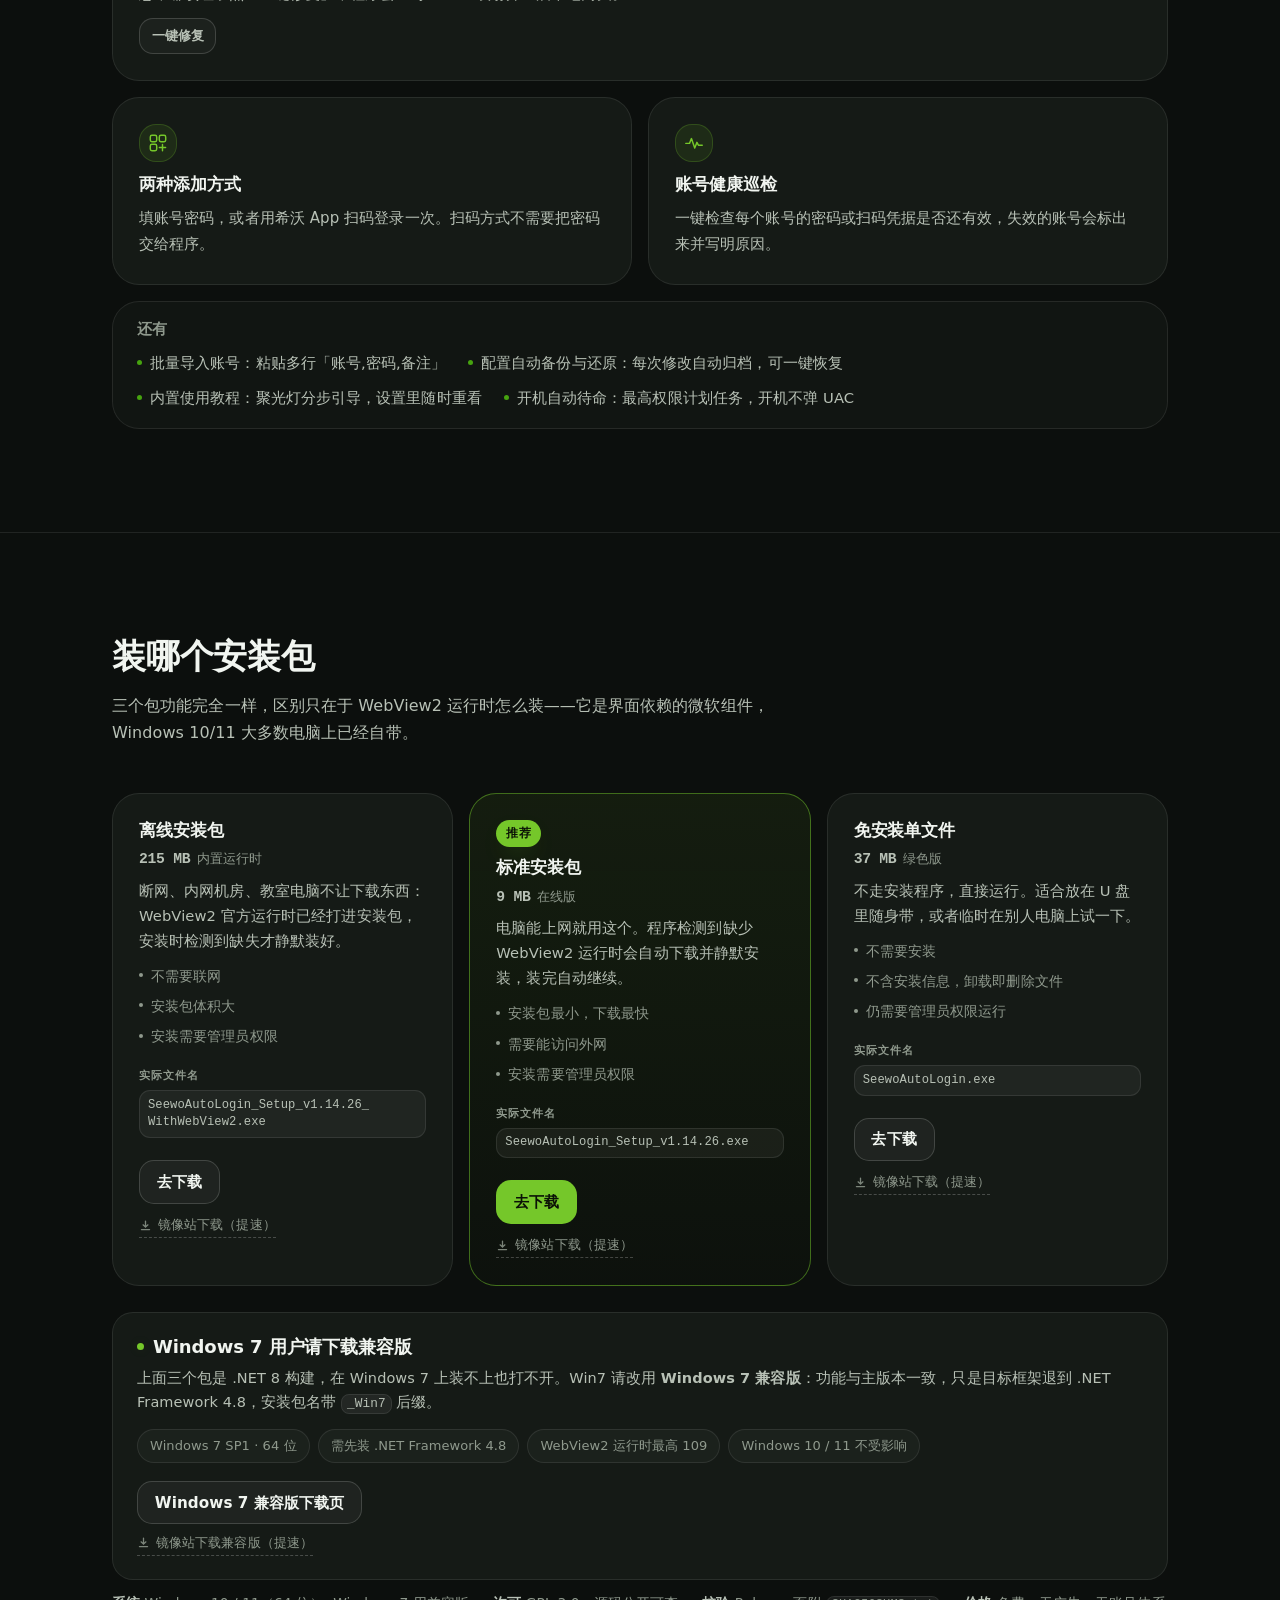
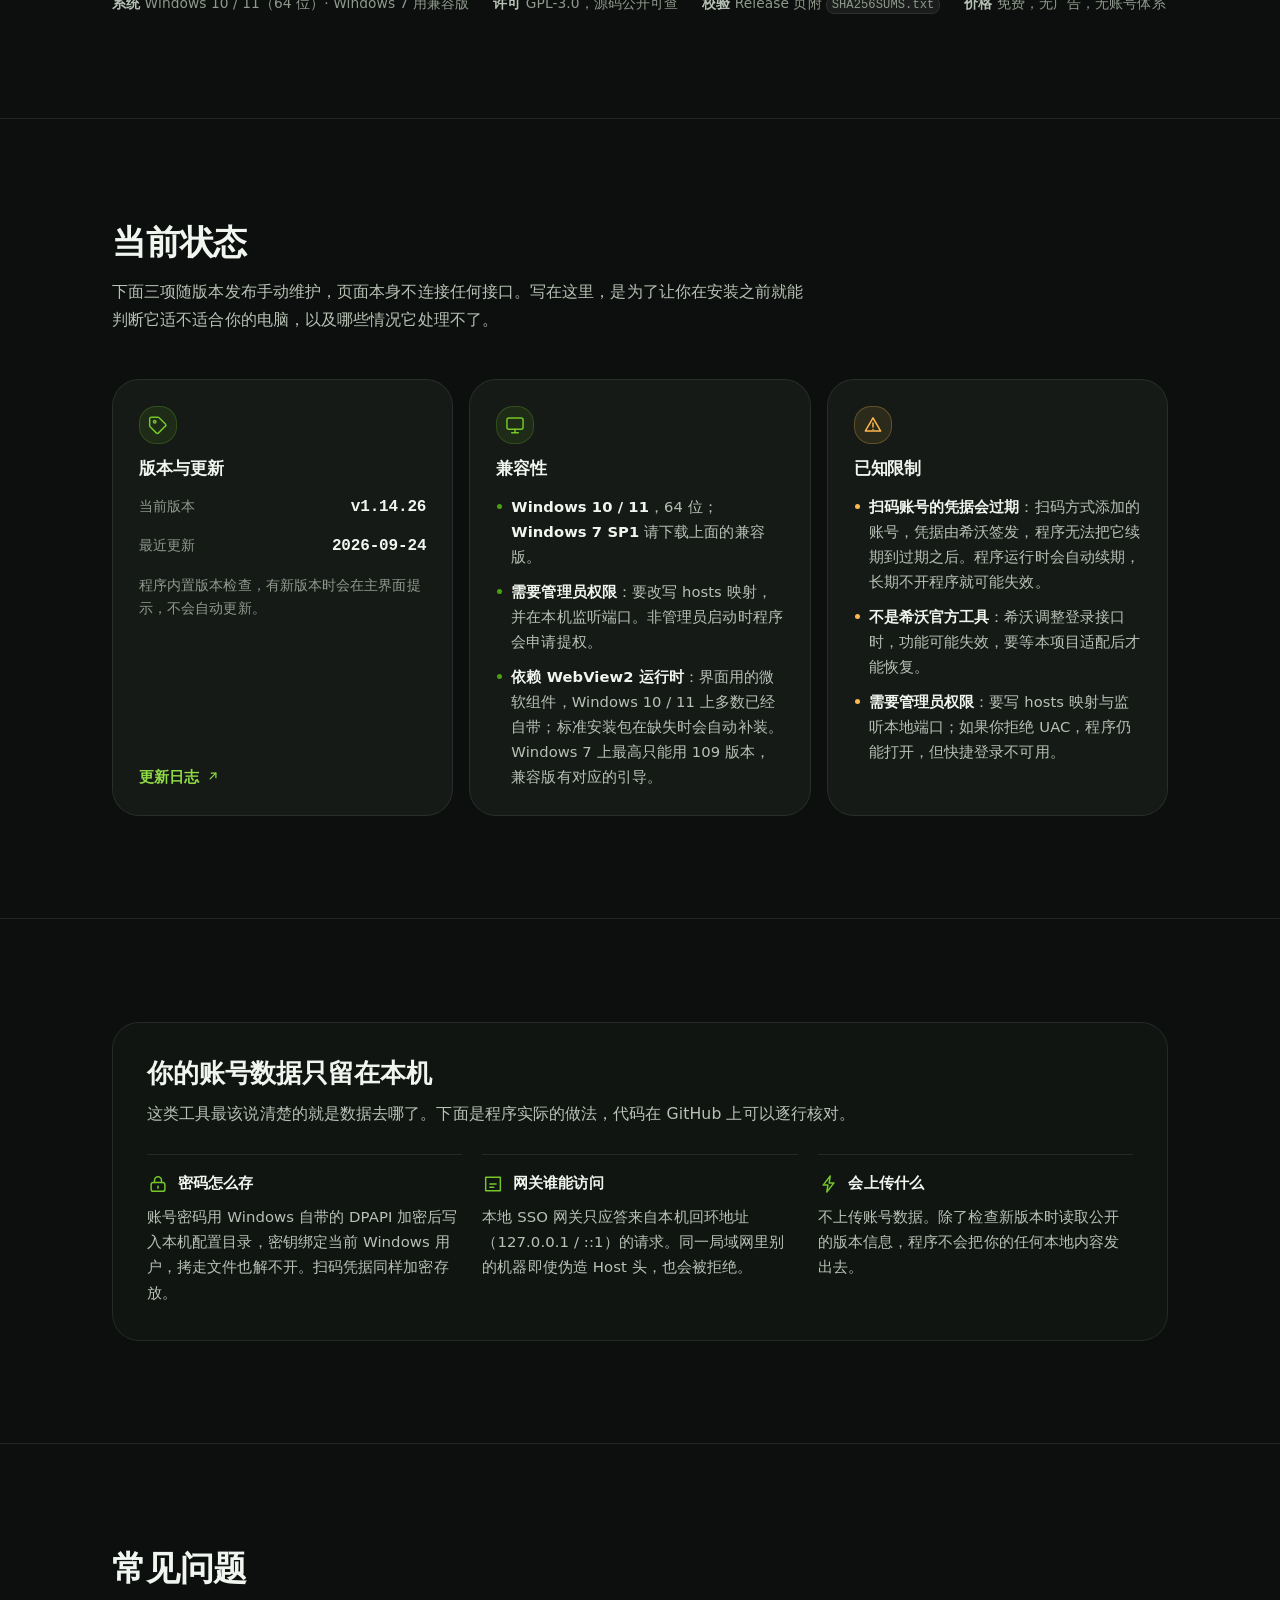
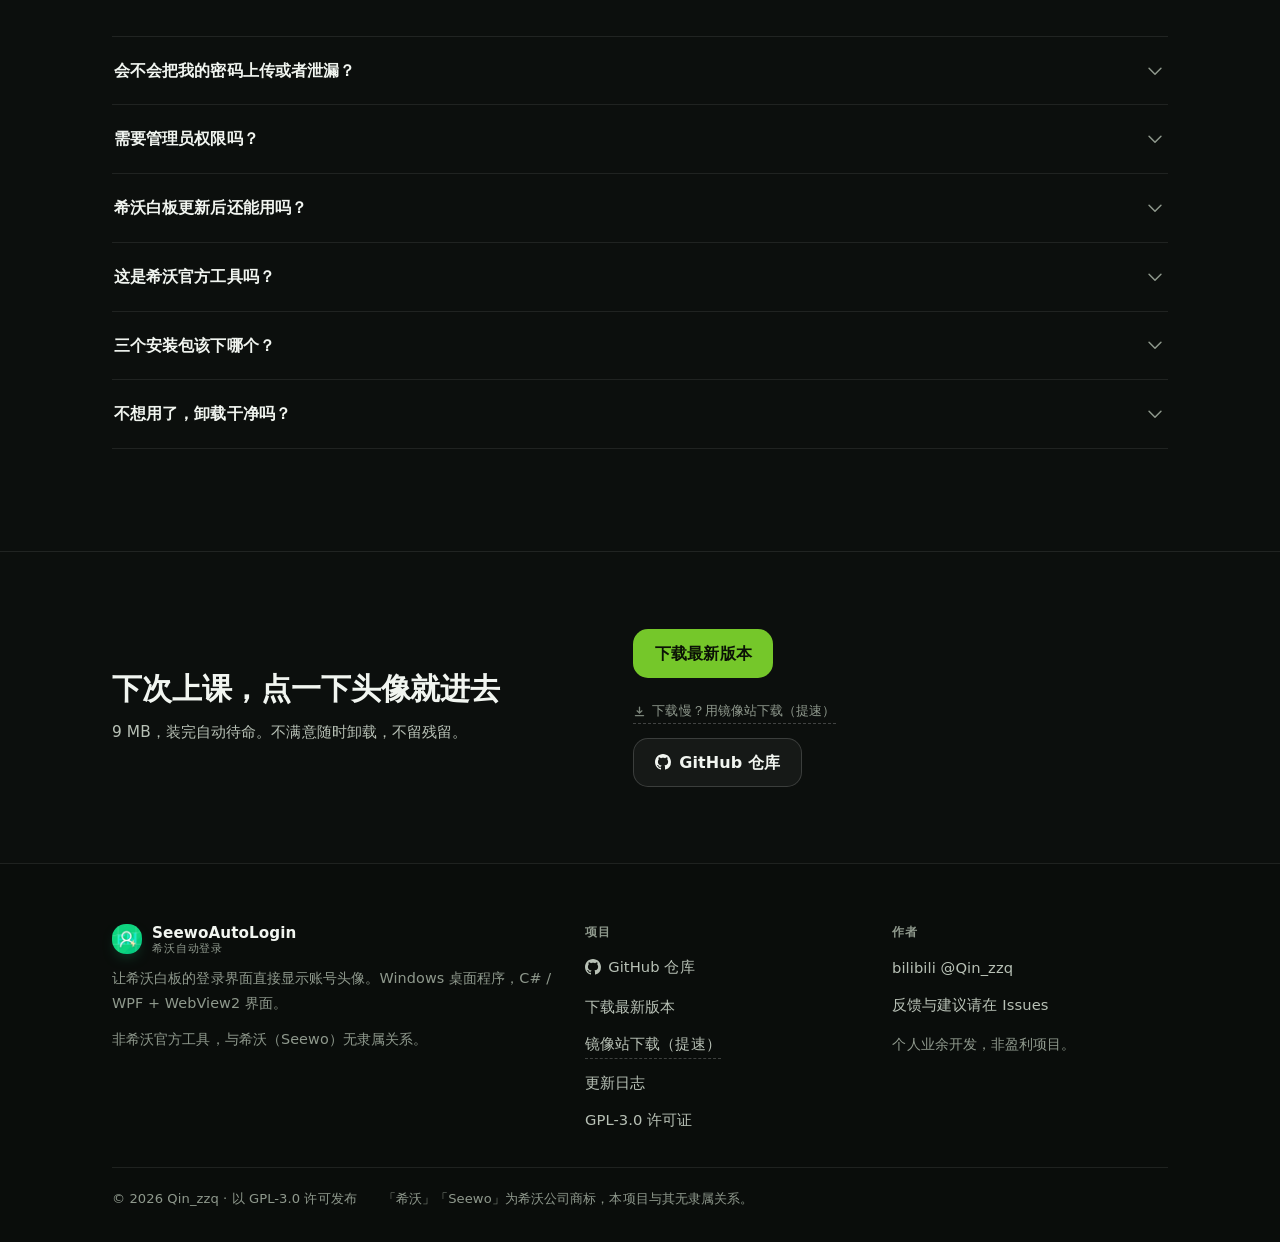
==== commit 329f4804: "docs: 同步官网版本号到 v1.14.26" ====
--- a/docs/index.html
+++ b/docs/index.html
@@ -440,7 +440,7 @@
         <p class="lede">上课前不用再输一遍账号密码。装好之后，打开希沃白板，点一下自己的头像就登录了。</p>
         <div class="hero-actions">
           <a class="btn btn-primary btn-lg" id="heroDownload" href="https://github.com/Pro-Qin/SeewoAutoLogin/releases/latest" target="_blank" rel="noopener noreferrer">下载 Windows 版<span class="meta">Win10 / 11 · 9 MB</span></a>
-          <p class="mirror-row"><a class="mirror-link" id="heroMirror" href="https://gh-proxy.com/https://github.com/Pro-Qin/SeewoAutoLogin/releases/download/v1.14.25/SeewoAutoLogin_Setup_v1.14.25.exe" target="_blank" rel="noopener noreferrer" title="镜像站为第三方加速服务，只代理下载，文件与官方一致；不可用时请改用上面的官方入口"><svg class="ico" width="13" height="13" viewBox="0 0 16 16" fill="none" stroke="currentColor" stroke-width="1.6" stroke-linecap="round" stroke-linejoin="round" aria-hidden="true"><path d="M8 2.5v7.5m0 0L5 7.2M8 10l3-2.8M3 13h10"/></svg>下载慢？用镜像站下载（提速）</a></p>
+          <p class="mirror-row"><a class="mirror-link" id="heroMirror" href="https://gh-proxy.com/https://github.com/Pro-Qin/SeewoAutoLogin/releases/download/v1.14.26/SeewoAutoLogin_Setup_v1.14.26.exe" target="_blank" rel="noopener noreferrer" title="镜像站为第三方加速服务，只代理下载，文件与官方一致；不可用时请改用上面的官方入口"><svg class="ico" width="13" height="13" viewBox="0 0 16 16" fill="none" stroke="currentColor" stroke-width="1.6" stroke-linecap="round" stroke-linejoin="round" aria-hidden="true"><path d="M8 2.5v7.5m0 0L5 7.2M8 10l3-2.8M3 13h10"/></svg>下载慢？用镜像站下载（提速）</a></p>
           <a class="btn btn-ghost btn-lg" href="https://github.com/Pro-Qin/SeewoAutoLogin" target="_blank" rel="noopener noreferrer"><svg class="ico" width="16" height="16" viewBox="0 0 16 16" fill="currentColor" aria-hidden="true" focusable="false"><path d="M8 0C3.58 0 0 3.58 0 8c0 3.54 2.29 6.53 5.47 7.59.4.07.55-.17.55-.38 0-.19-.01-.82-.01-1.49-2.01.37-2.53-.49-2.69-.94-.09-.23-.48-.94-.82-1.13-.28-.15-.68-.52-.01-.53.63-.01 1.08.58 1.23.82.72 1.21 1.87.87 2.33.66.07-.52.28-.87.51-1.07-1.78-.2-3.64-.89-3.64-3.95 0-.87.31-1.59.82-2.15-.08-.2-.36-1.02.08-2.12 0 0 .67-.21 2.2.82.64-.18 1.32-.27 2-.27s1.36.09 2 .27c1.53-1.04 2.2-.82 2.2-.82.44 1.1.16 1.92.08 2.12.51.56.82 1.27.82 2.15 0 3.07-1.87 3.75-3.65 3.95.29.25.54.73.54 1.48 0 1.07-.01 1.93-.01 2.2 0 .21.15.46.55.38A8.01 8.01 0 0 0 16 8c0-4.42-3.58-8-8-8z"/></svg><span>查看源码</span></a>
         </div>
         <ul class="hero-facts">
@@ -638,10 +638,10 @@
           </ul>
           <div class="pkg-file">
             <span class="lbl">实际文件名</span>
-            <code>SeewoAutoLogin_<wbr>Setup_<wbr>v1.14.25_<wbr>WithWebView2<wbr>.exe</code>
+            <code>SeewoAutoLogin_<wbr>Setup_<wbr>v1.14.26_<wbr>WithWebView2<wbr>.exe</code>
           </div>
           <a class="btn btn-ghost" href="https://github.com/Pro-Qin/SeewoAutoLogin/releases/latest" target="_blank" rel="noopener noreferrer">去下载</a>
-          <p class="mirror-row"><a class="mirror-link" href="https://gh-proxy.com/https://github.com/Pro-Qin/SeewoAutoLogin/releases/download/v1.14.25/SeewoAutoLogin_Setup_v1.14.25_WithWebView2.exe" target="_blank" rel="noopener noreferrer" title="镜像站为第三方加速服务，只代理下载，文件与官方一致；不可用时请改用上面的官方入口"><svg class="ico" width="13" height="13" viewBox="0 0 16 16" fill="none" stroke="currentColor" stroke-width="1.6" stroke-linecap="round" stroke-linejoin="round" aria-hidden="true"><path d="M8 2.5v7.5m0 0L5 7.2M8 10l3-2.8M3 13h10"/></svg>镜像站下载（提速）</a></p>
+          <p class="mirror-row"><a class="mirror-link" href="https://gh-proxy.com/https://github.com/Pro-Qin/SeewoAutoLogin/releases/download/v1.14.26/SeewoAutoLogin_Setup_v1.14.26_WithWebView2.exe" target="_blank" rel="noopener noreferrer" title="镜像站为第三方加速服务，只代理下载，文件与官方一致；不可用时请改用上面的官方入口"><svg class="ico" width="13" height="13" viewBox="0 0 16 16" fill="none" stroke="currentColor" stroke-width="1.6" stroke-linecap="round" stroke-linejoin="round" aria-hidden="true"><path d="M8 2.5v7.5m0 0L5 7.2M8 10l3-2.8M3 13h10"/></svg>镜像站下载（提速）</a></p>
         </article>
 
         <article class="pkg is-rec reveal">
@@ -656,10 +656,10 @@
           </ul>
           <div class="pkg-file">
             <span class="lbl">实际文件名</span>
-            <code>SeewoAutoLogin_<wbr>Setup_<wbr>v1.14.25<wbr>.exe</code>
+            <code>SeewoAutoLogin_<wbr>Setup_<wbr>v1.14.26<wbr>.exe</code>
           </div>
           <a class="btn btn-primary" href="https://github.com/Pro-Qin/SeewoAutoLogin/releases/latest" target="_blank" rel="noopener noreferrer">去下载</a>
-          <p class="mirror-row"><a class="mirror-link" href="https://gh-proxy.com/https://github.com/Pro-Qin/SeewoAutoLogin/releases/download/v1.14.25/SeewoAutoLogin_Setup_v1.14.25.exe" target="_blank" rel="noopener noreferrer" title="镜像站为第三方加速服务，只代理下载，文件与官方一致；不可用时请改用上面的官方入口"><svg class="ico" width="13" height="13" viewBox="0 0 16 16" fill="none" stroke="currentColor" stroke-width="1.6" stroke-linecap="round" stroke-linejoin="round" aria-hidden="true"><path d="M8 2.5v7.5m0 0L5 7.2M8 10l3-2.8M3 13h10"/></svg>镜像站下载（提速）</a></p>
+          <p class="mirror-row"><a class="mirror-link" href="https://gh-proxy.com/https://github.com/Pro-Qin/SeewoAutoLogin/releases/download/v1.14.26/SeewoAutoLogin_Setup_v1.14.26.exe" target="_blank" rel="noopener noreferrer" title="镜像站为第三方加速服务，只代理下载，文件与官方一致；不可用时请改用上面的官方入口"><svg class="ico" width="13" height="13" viewBox="0 0 16 16" fill="none" stroke="currentColor" stroke-width="1.6" stroke-linecap="round" stroke-linejoin="round" aria-hidden="true"><path d="M8 2.5v7.5m0 0L5 7.2M8 10l3-2.8M3 13h10"/></svg>镜像站下载（提速）</a></p>
         </article>
 
         <article class="pkg reveal">
@@ -676,7 +676,7 @@
             <code>SeewoAutoLogin<wbr>.exe</code>
           </div>
           <a class="btn btn-ghost" href="https://github.com/Pro-Qin/SeewoAutoLogin/releases/latest" target="_blank" rel="noopener noreferrer">去下载</a>
-          <p class="mirror-row"><a class="mirror-link" href="https://gh-proxy.com/https://github.com/Pro-Qin/SeewoAutoLogin/releases/download/v1.14.25/SeewoAutoLogin.exe" target="_blank" rel="noopener noreferrer" title="镜像站为第三方加速服务，只代理下载，文件与官方一致；不可用时请改用上面的官方入口"><svg class="ico" width="13" height="13" viewBox="0 0 16 16" fill="none" stroke="currentColor" stroke-width="1.6" stroke-linecap="round" stroke-linejoin="round" aria-hidden="true"><path d="M8 2.5v7.5m0 0L5 7.2M8 10l3-2.8M3 13h10"/></svg>镜像站下载（提速）</a></p>
+          <p class="mirror-row"><a class="mirror-link" href="https://gh-proxy.com/https://github.com/Pro-Qin/SeewoAutoLogin/releases/download/v1.14.26/SeewoAutoLogin.exe" target="_blank" rel="noopener noreferrer" title="镜像站为第三方加速服务，只代理下载，文件与官方一致；不可用时请改用上面的官方入口"><svg class="ico" width="13" height="13" viewBox="0 0 16 16" fill="none" stroke="currentColor" stroke-width="1.6" stroke-linecap="round" stroke-linejoin="round" aria-hidden="true"><path d="M8 2.5v7.5m0 0L5 7.2M8 10l3-2.8M3 13h10"/></svg>镜像站下载（提速）</a></p>
         </article>
       </div>
 
@@ -689,8 +689,8 @@
           <li>WebView2 运行时最高 109</li>
           <li>Windows 10 / 11 不受影响</li>
         </ul>
-        <a class="btn btn-ghost" href="https://github.com/Pro-Qin/SeewoAutoLogin/releases/tag/v1.14.25-win7" target="_blank" rel="noopener noreferrer">Windows 7 兼容版下载页</a>
-        <p class="mirror-row"><a class="mirror-link" href="https://gh-proxy.com/https://github.com/Pro-Qin/SeewoAutoLogin/releases/download/v1.14.25-win7/SeewoAutoLogin_Setup_v1.14.25_Win7.exe" target="_blank" rel="noopener noreferrer" title="镜像站为第三方加速服务，只代理下载，文件与官方一致；不可用时请改用上面的官方入口"><svg class="ico" width="13" height="13" viewBox="0 0 16 16" fill="none" stroke="currentColor" stroke-width="1.6" stroke-linecap="round" stroke-linejoin="round" aria-hidden="true"><path d="M8 2.5v7.5m0 0L5 7.2M8 10l3-2.8M3 13h10"/></svg>镜像站下载兼容版（提速）</a></p>
+        <a class="btn btn-ghost" href="https://github.com/Pro-Qin/SeewoAutoLogin/releases/tag/v1.14.26-win7" target="_blank" rel="noopener noreferrer">Windows 7 兼容版下载页</a>
+        <p class="mirror-row"><a class="mirror-link" href="https://gh-proxy.com/https://github.com/Pro-Qin/SeewoAutoLogin/releases/download/v1.14.26-win7/SeewoAutoLogin_Setup_v1.14.26_Win7.exe" target="_blank" rel="noopener noreferrer" title="镜像站为第三方加速服务，只代理下载，文件与官方一致；不可用时请改用上面的官方入口"><svg class="ico" width="13" height="13" viewBox="0 0 16 16" fill="none" stroke="currentColor" stroke-width="1.6" stroke-linecap="round" stroke-linejoin="round" aria-hidden="true"><path d="M8 2.5v7.5m0 0L5 7.2M8 10l3-2.8M3 13h10"/></svg>镜像站下载兼容版（提速）</a></p>
       </div>
 
       <div class="spec reveal">
@@ -715,7 +715,7 @@
           <span class="card-ico"><svg class="ico" width="22" height="22" viewBox="0 0 24 24" fill="none" stroke="currentColor" stroke-width="1.6" stroke-linecap="round" stroke-linejoin="round" aria-hidden="true" focusable="false"><path d="M20.6 12.6l-8 8a1.8 1.8 0 0 1-2.5 0l-6.7-6.7a1.8 1.8 0 0 1-.5-1.3V5.4a1.8 1.8 0 0 1 1.8-1.8h7.2c.5 0 .9.2 1.3.5l6.9 6.9a1.8 1.8 0 0 1 0 2.5z"/><circle cx="8.4" cy="8.4" r="1.35"/></svg></span>
           <h3>版本与更新</h3>
           <div class="srows">
-            <div class="srow"><span>当前版本</span><b>v1.14.25</b></div>
+            <div class="srow"><span>当前版本</span><b>v1.14.26</b></div>
             <div class="srow"><span>最近更新</span><b>2026-09-24</b></div>
           </div>
           <p class="scard-note">程序内置版本检查，有新版本时会在主界面提示，不会自动更新。</p>
@@ -835,7 +835,7 @@
       </div>
       <div class="hero-actions" style="margin-top:0">
         <a class="btn btn-primary btn-lg" href="https://github.com/Pro-Qin/SeewoAutoLogin/releases/latest" target="_blank" rel="noopener noreferrer">下载最新版本</a>
-        <p class="mirror-row"><a class="mirror-link" href="https://gh-proxy.com/https://github.com/Pro-Qin/SeewoAutoLogin/releases/download/v1.14.25/SeewoAutoLogin_Setup_v1.14.25.exe" target="_blank" rel="noopener noreferrer" title="镜像站为第三方加速服务，只代理下载，文件与官方一致；不可用时请改用上面的官方入口"><svg class="ico" width="13" height="13" viewBox="0 0 16 16" fill="none" stroke="currentColor" stroke-width="1.6" stroke-linecap="round" stroke-linejoin="round" aria-hidden="true"><path d="M8 2.5v7.5m0 0L5 7.2M8 10l3-2.8M3 13h10"/></svg>下载慢？用镜像站下载（提速）</a></p>
+        <p class="mirror-row"><a class="mirror-link" href="https://gh-proxy.com/https://github.com/Pro-Qin/SeewoAutoLogin/releases/download/v1.14.26/SeewoAutoLogin_Setup_v1.14.26.exe" target="_blank" rel="noopener noreferrer" title="镜像站为第三方加速服务，只代理下载，文件与官方一致；不可用时请改用上面的官方入口"><svg class="ico" width="13" height="13" viewBox="0 0 16 16" fill="none" stroke="currentColor" stroke-width="1.6" stroke-linecap="round" stroke-linejoin="round" aria-hidden="true"><path d="M8 2.5v7.5m0 0L5 7.2M8 10l3-2.8M3 13h10"/></svg>下载慢？用镜像站下载（提速）</a></p>
         <a class="btn btn-ghost btn-lg" href="https://github.com/Pro-Qin/SeewoAutoLogin" target="_blank" rel="noopener noreferrer"><svg class="ico" width="16" height="16" viewBox="0 0 16 16" fill="currentColor" aria-hidden="true" focusable="false"><path d="M8 0C3.58 0 0 3.58 0 8c0 3.54 2.29 6.53 5.47 7.59.4.07.55-.17.55-.38 0-.19-.01-.82-.01-1.49-2.01.37-2.53-.49-2.69-.94-.09-.23-.48-.94-.82-1.13-.28-.15-.68-.52-.01-.53.63-.01 1.08.58 1.23.82.72 1.21 1.87.87 2.33.66.07-.52.28-.87.51-1.07-1.78-.2-3.64-.89-3.64-3.95 0-.87.31-1.59.82-2.15-.08-.2-.36-1.02.08-2.12 0 0 .67-.21 2.2.82.64-.18 1.32-.27 2-.27s1.36.09 2 .27c1.53-1.04 2.2-.82 2.2-.82.44 1.1.16 1.92.08 2.12.51.56.82 1.27.82 2.15 0 3.07-1.87 3.75-3.65 3.95.29.25.54.73.54 1.48 0 1.07-.01 1.93-.01 2.2 0 .21.15.46.55.38A8.01 8.01 0 0 0 16 8c0-4.42-3.58-8-8-8z"/></svg><span>GitHub 仓库</span></a>
       </div>
     </div>
@@ -856,7 +856,7 @@
         <ul>
           <li><a href="https://github.com/Pro-Qin/SeewoAutoLogin" target="_blank" rel="noopener noreferrer"><svg class="ico" width="16" height="16" viewBox="0 0 16 16" fill="currentColor" aria-hidden="true" focusable="false"><path d="M8 0C3.58 0 0 3.58 0 8c0 3.54 2.29 6.53 5.47 7.59.4.07.55-.17.55-.38 0-.19-.01-.82-.01-1.49-2.01.37-2.53-.49-2.69-.94-.09-.23-.48-.94-.82-1.13-.28-.15-.68-.52-.01-.53.63-.01 1.08.58 1.23.82.72 1.21 1.87.87 2.33.66.07-.52.28-.87.51-1.07-1.78-.2-3.64-.89-3.64-3.95 0-.87.31-1.59.82-2.15-.08-.2-.36-1.02.08-2.12 0 0 .67-.21 2.2.82.64-.18 1.32-.27 2-.27s1.36.09 2 .27c1.53-1.04 2.2-.82 2.2-.82.44 1.1.16 1.92.08 2.12.51.56.82 1.27.82 2.15 0 3.07-1.87 3.75-3.65 3.95.29.25.54.73.54 1.48 0 1.07-.01 1.93-.01 2.2 0 .21.15.46.55.38A8.01 8.01 0 0 0 16 8c0-4.42-3.58-8-8-8z"/></svg>GitHub 仓库</a></li>
           <li><a href="https://github.com/Pro-Qin/SeewoAutoLogin/releases/latest" target="_blank" rel="noopener noreferrer">下载最新版本</a></li>
-          <li><a class="mirror-link" href="https://gh-proxy.com/https://github.com/Pro-Qin/SeewoAutoLogin/releases/download/v1.14.25/SeewoAutoLogin_Setup_v1.14.25.exe" target="_blank" rel="noopener noreferrer" title="镜像站为第三方加速服务，只代理下载，文件与官方一致；不可用时请改用上面的官方入口">镜像站下载（提速）</a></li>
+          <li><a class="mirror-link" href="https://gh-proxy.com/https://github.com/Pro-Qin/SeewoAutoLogin/releases/download/v1.14.26/SeewoAutoLogin_Setup_v1.14.26.exe" target="_blank" rel="noopener noreferrer" title="镜像站为第三方加速服务，只代理下载，文件与官方一致；不可用时请改用上面的官方入口">镜像站下载（提速）</a></li>
           <li><a href="https://github.com/Pro-Qin/SeewoAutoLogin/blob/main/CHANGELOG.md" target="_blank" rel="noopener noreferrer">更新日志</a></li>
           <li><a href="https://github.com/Pro-Qin/SeewoAutoLogin/blob/main/LICENSE" target="_blank" rel="noopener noreferrer">GPL-3.0 许可证</a></li>
         </ul>
@@ -886,7 +886,7 @@
   var major=parseInt(m[1],10),minor=parseInt(m[2],10);
   if(major!==6||minor<1||minor>3){return;}   /* 10.0 是 Win10 / Win11 */
 
-  var ver="v1.14.25";
+  var ver="v1.14.26";
   var page="https://github.com/Pro-Qin/SeewoAutoLogin/releases/tag/"+ver+"-win7";
   var direct="https://github.com/Pro-Qin/SeewoAutoLogin/releases/download/"+ver+"-win7/SeewoAutoLogin_Setup_"+ver+"_Win7.exe";
 
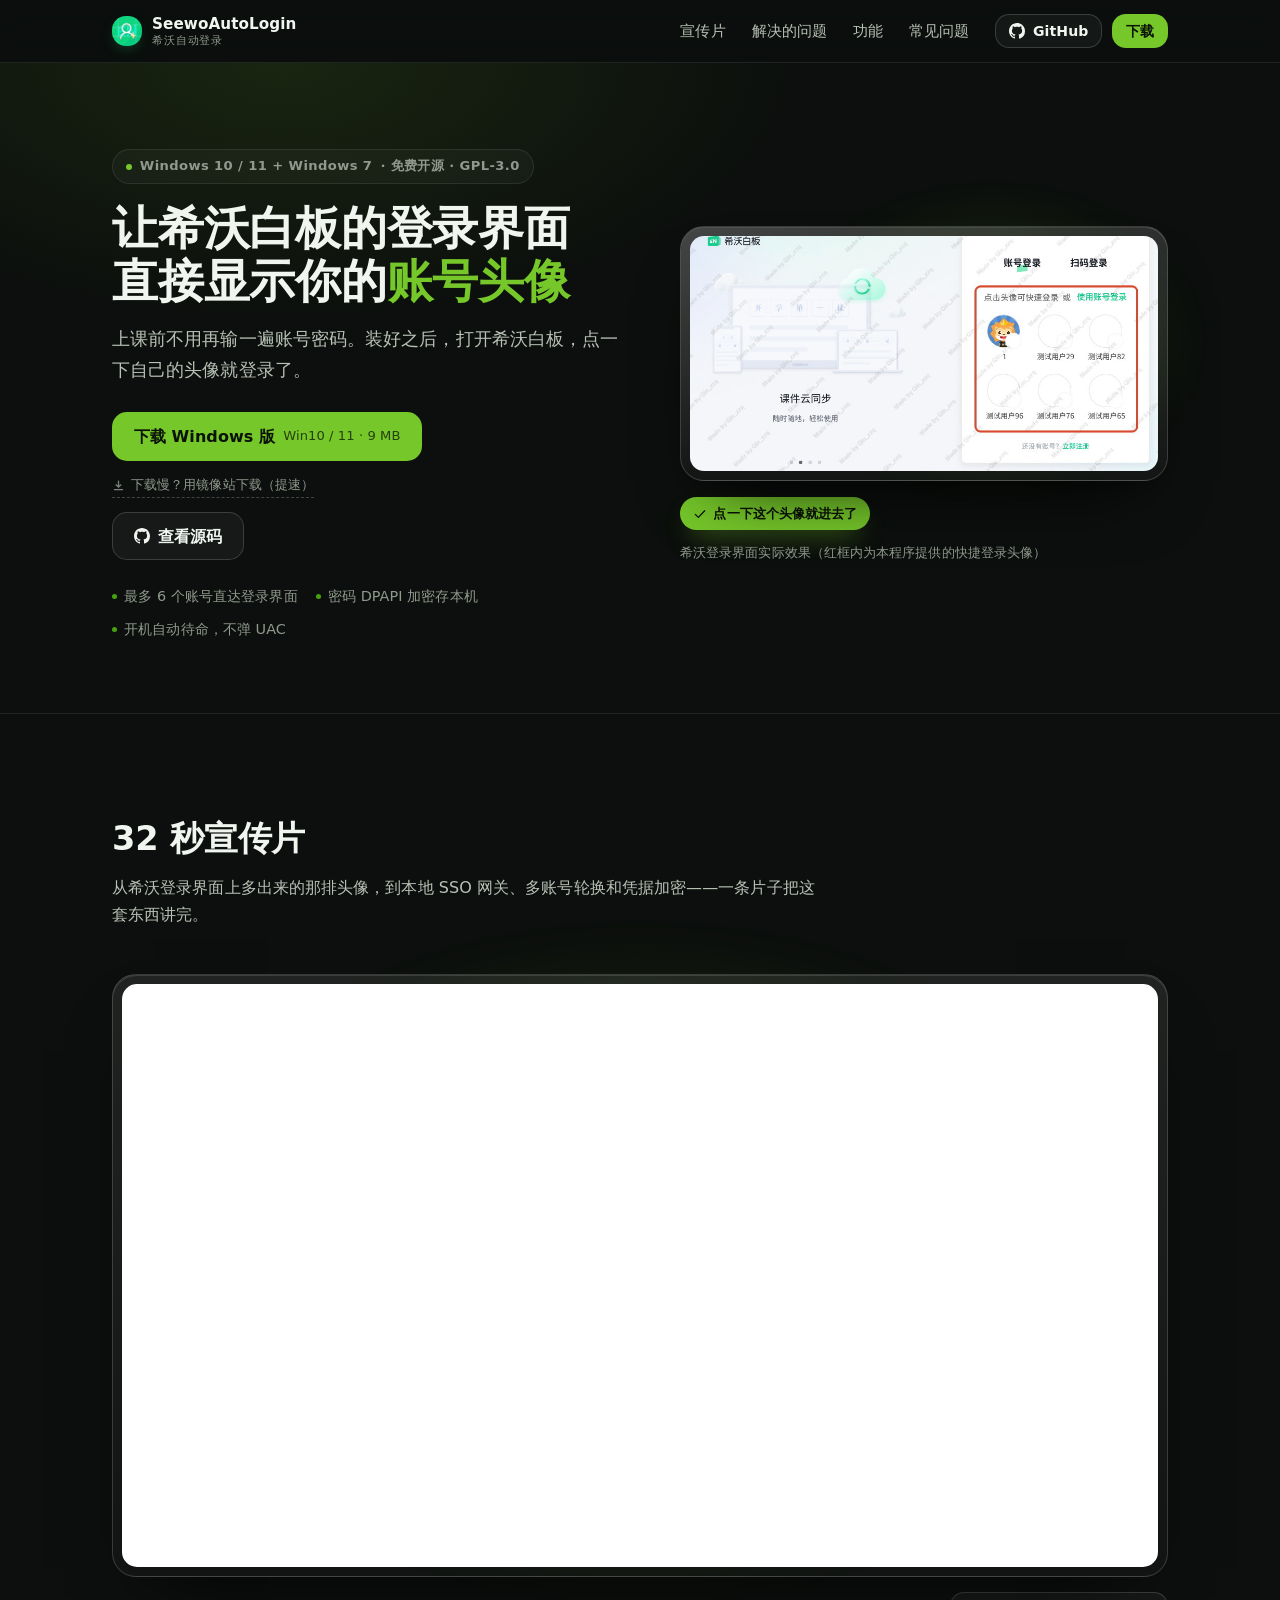
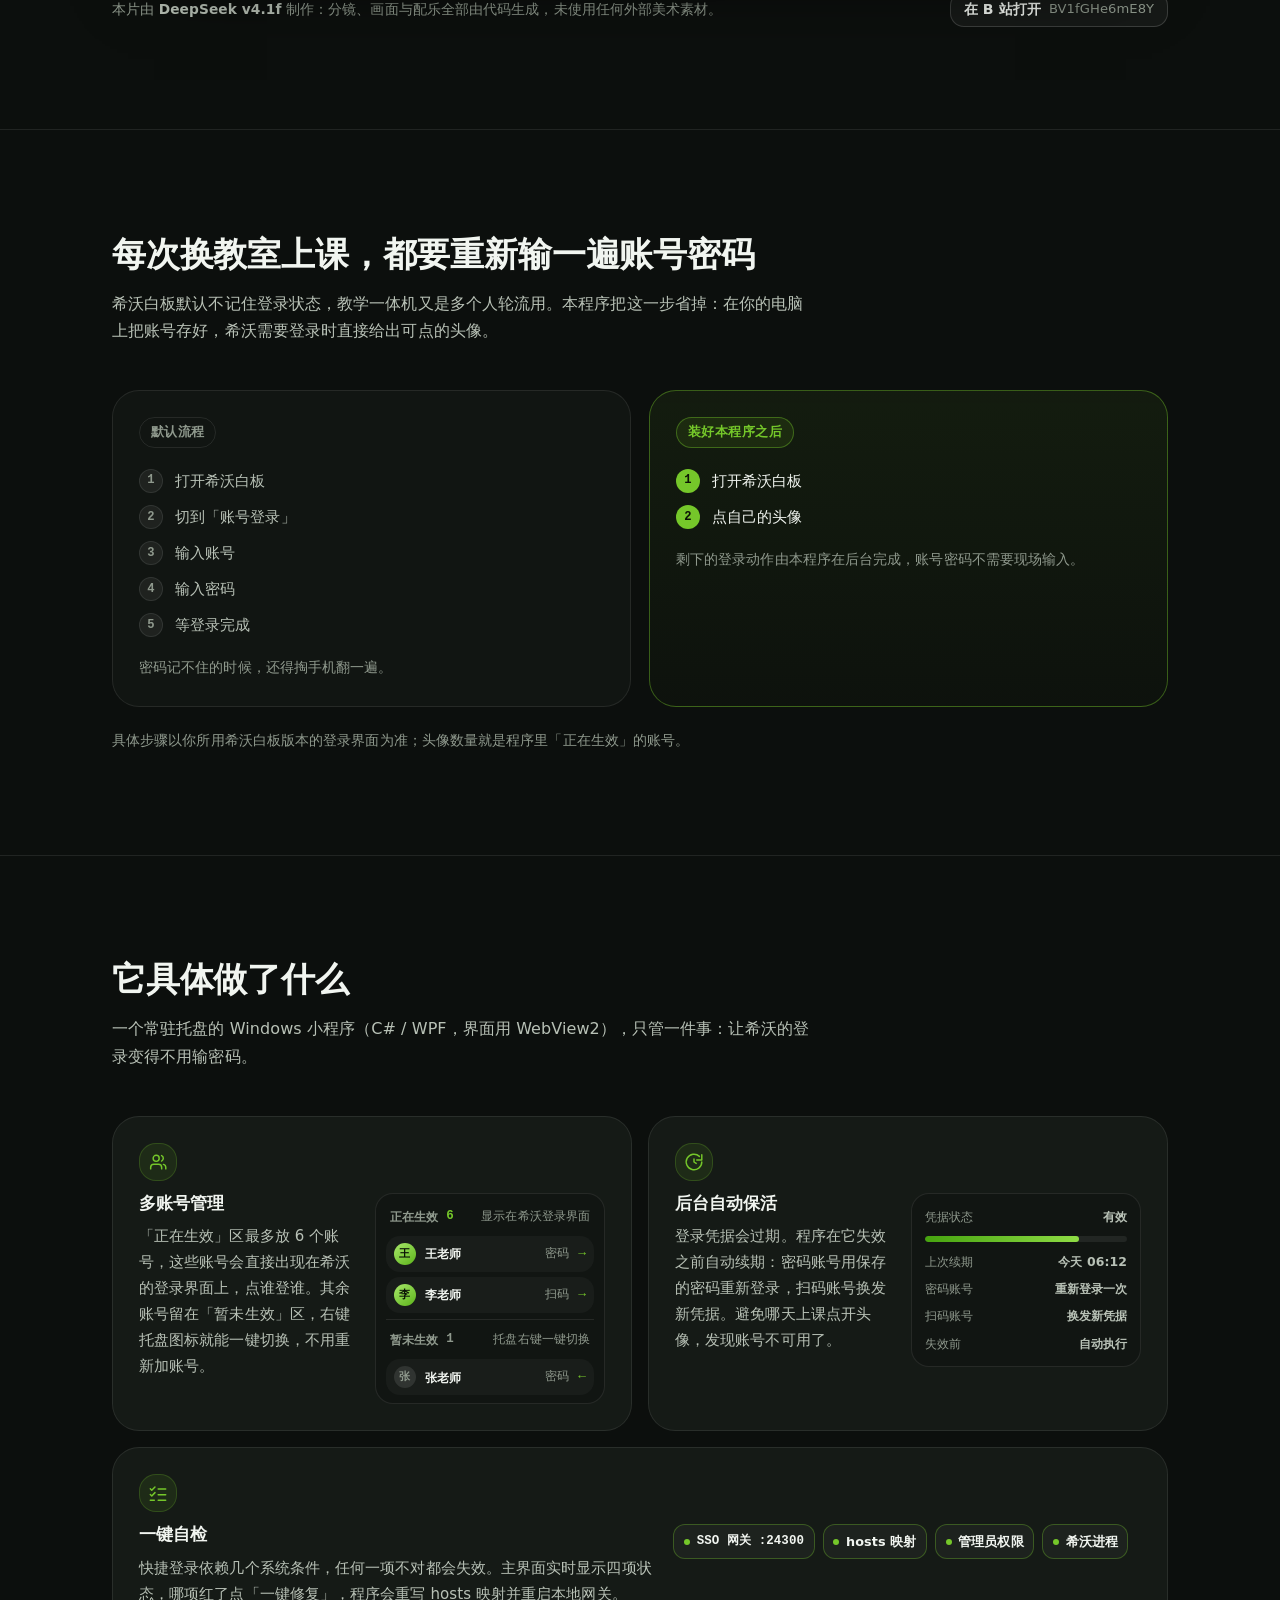
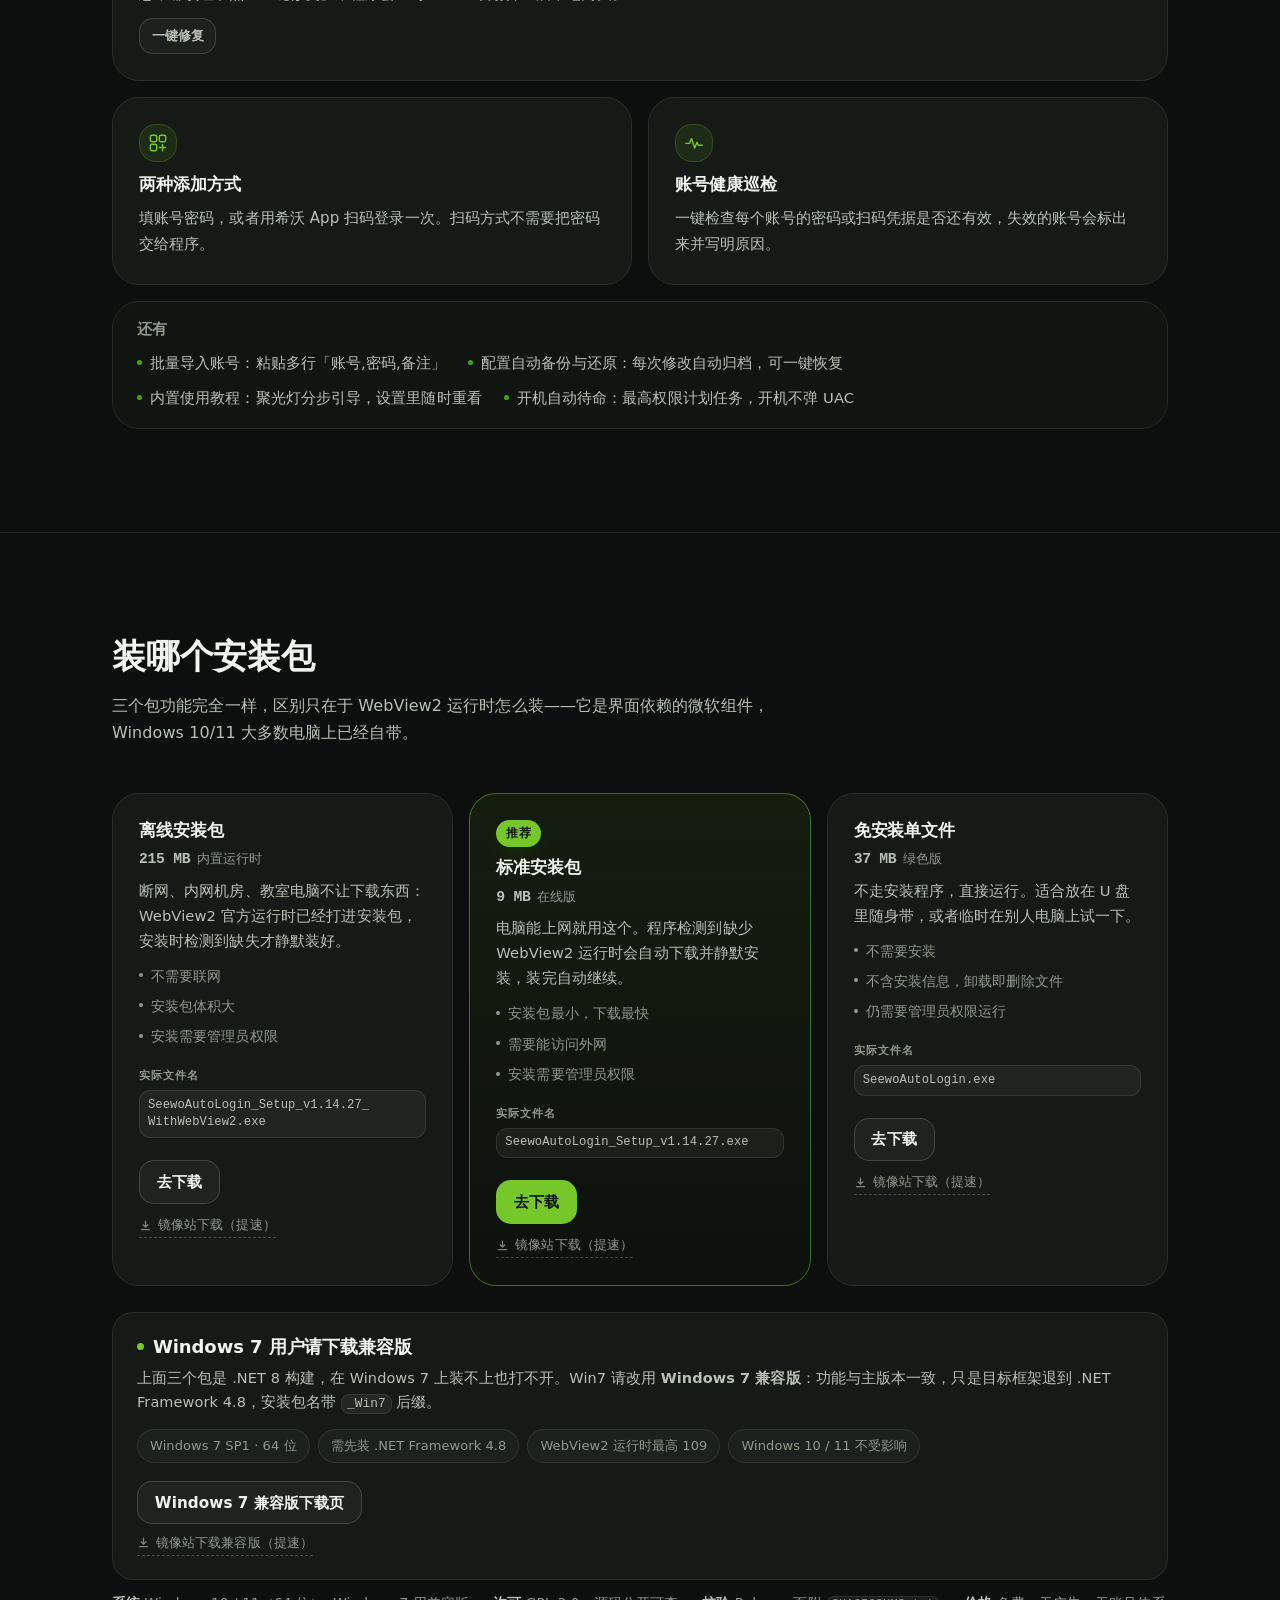
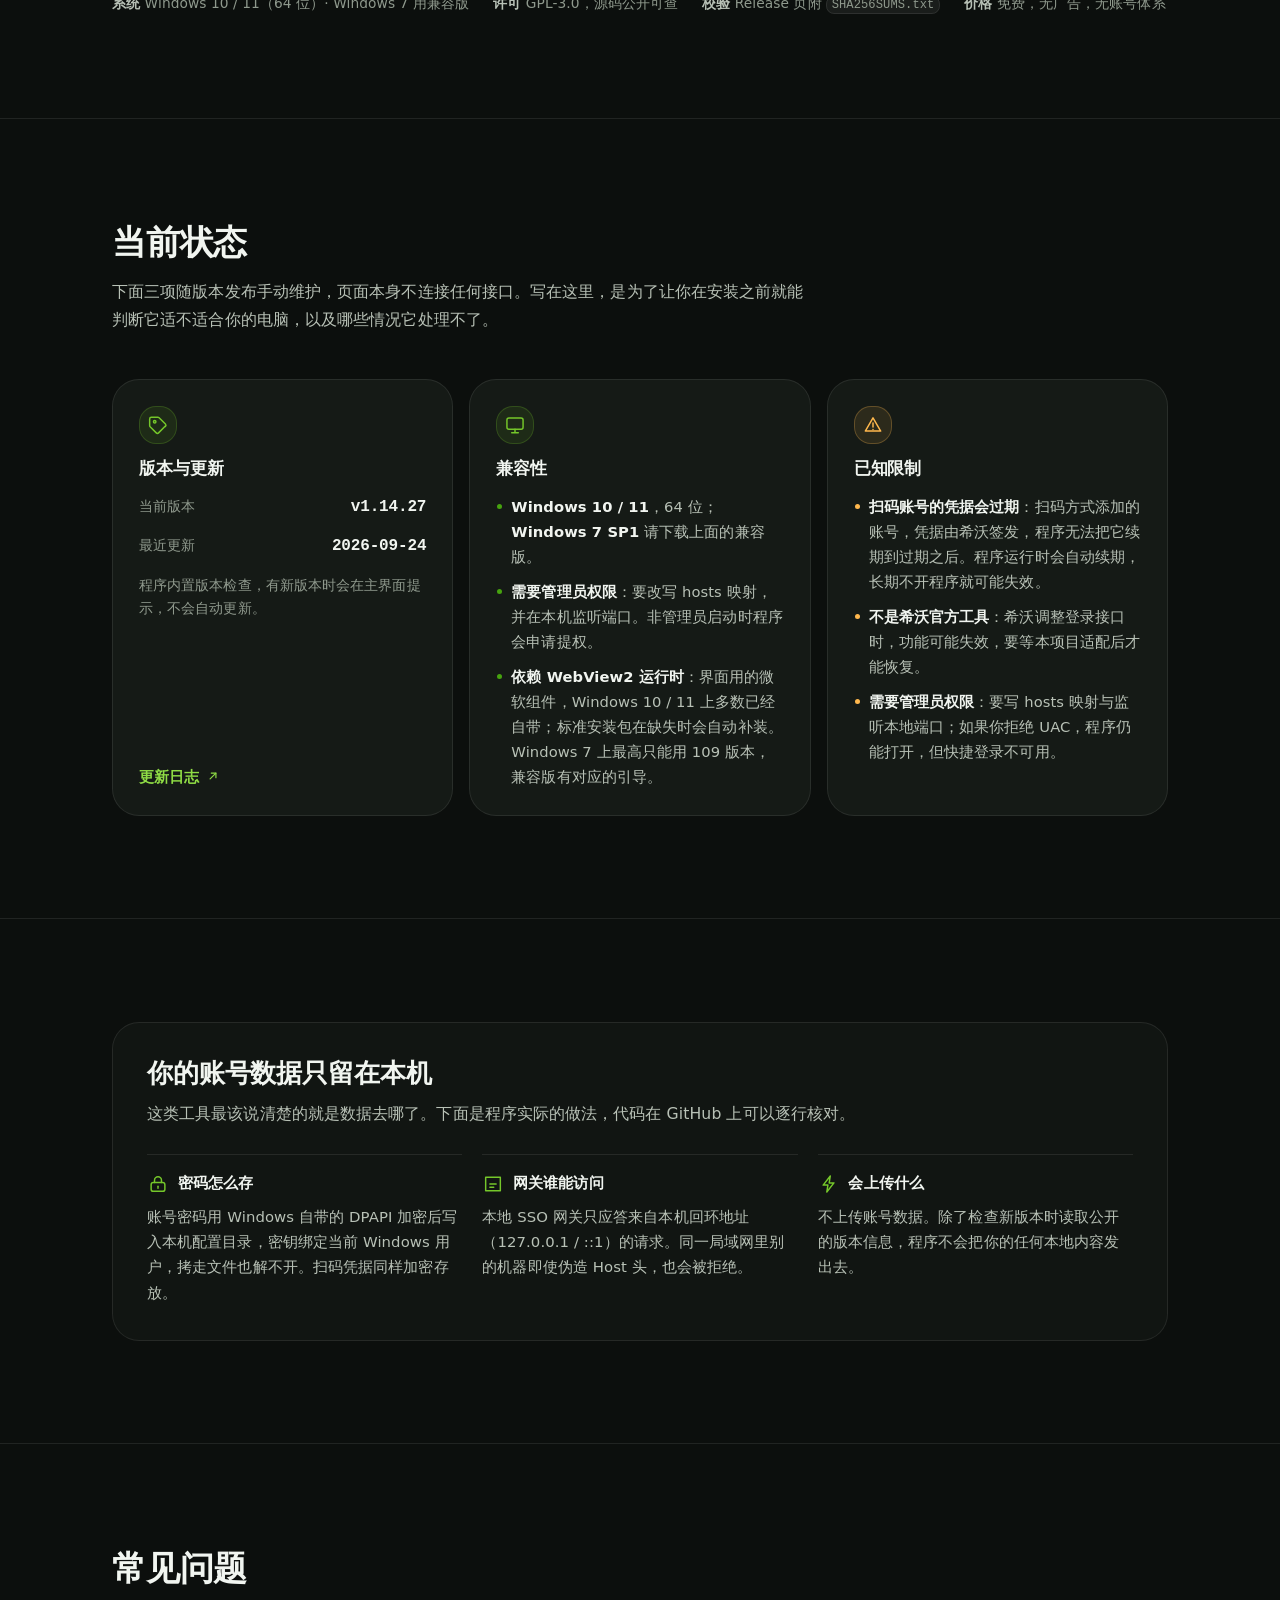
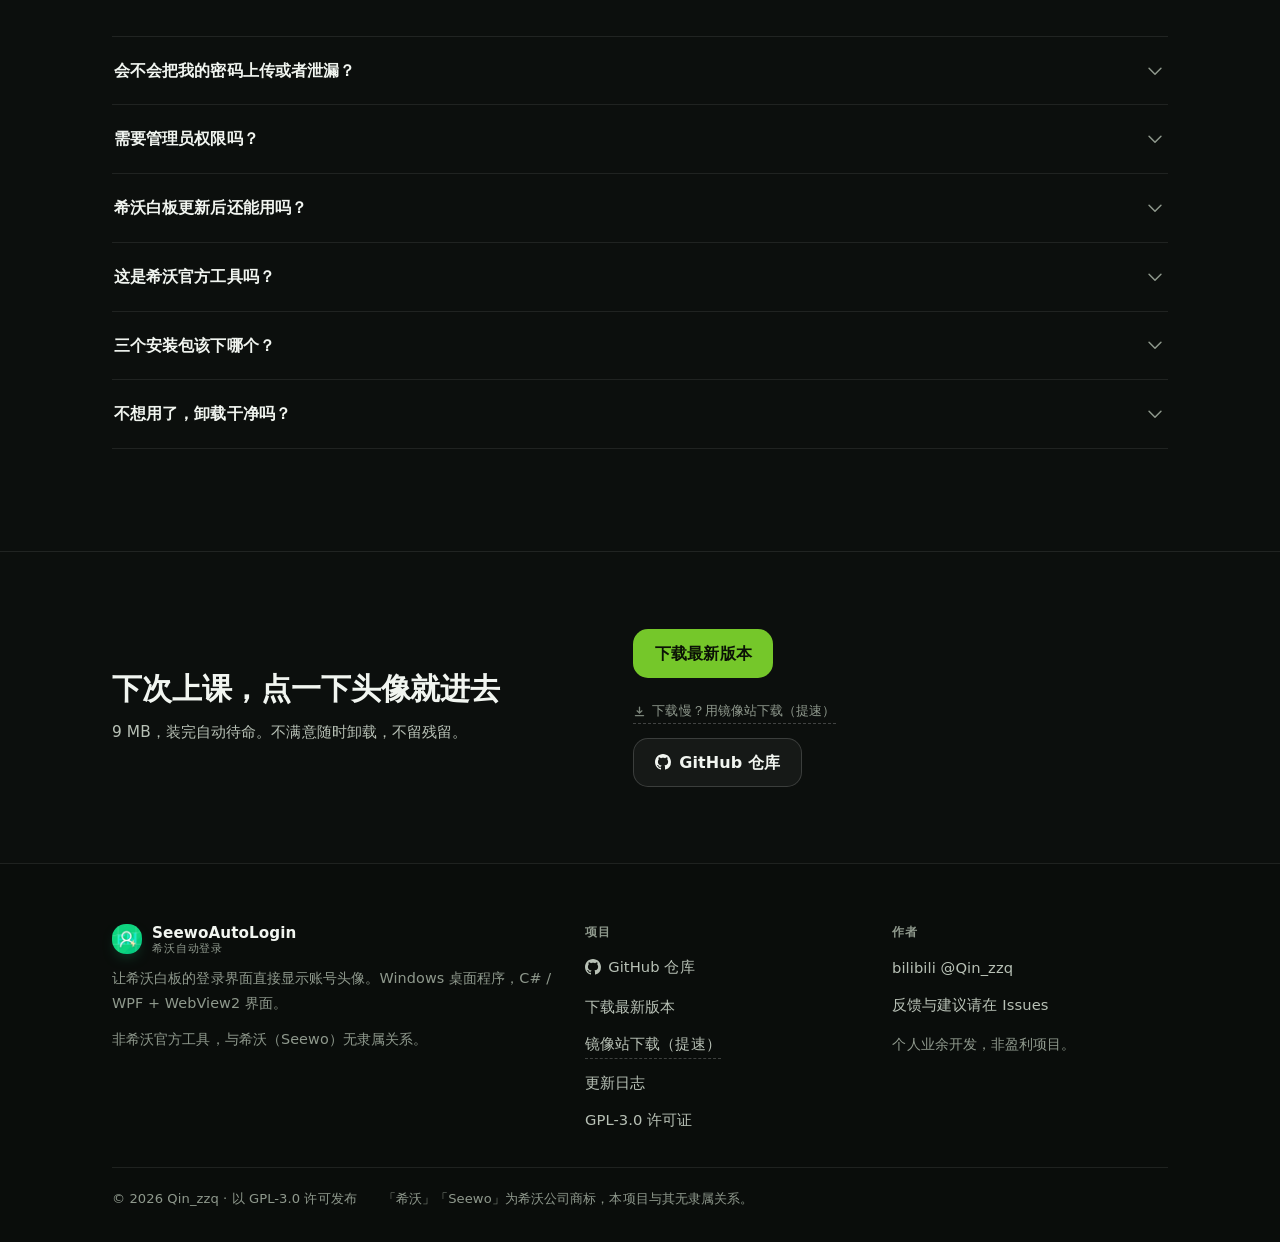
==== commit 83cb968b: "docs: 同步官网版本号到 v1.14.27" ====
--- a/docs/index.html
+++ b/docs/index.html
@@ -440,7 +440,7 @@
         <p class="lede">上课前不用再输一遍账号密码。装好之后，打开希沃白板，点一下自己的头像就登录了。</p>
         <div class="hero-actions">
           <a class="btn btn-primary btn-lg" id="heroDownload" href="https://github.com/Pro-Qin/SeewoAutoLogin/releases/latest" target="_blank" rel="noopener noreferrer">下载 Windows 版<span class="meta">Win10 / 11 · 9 MB</span></a>
-          <p class="mirror-row"><a class="mirror-link" id="heroMirror" href="https://gh-proxy.com/https://github.com/Pro-Qin/SeewoAutoLogin/releases/download/v1.14.26/SeewoAutoLogin_Setup_v1.14.26.exe" target="_blank" rel="noopener noreferrer" title="镜像站为第三方加速服务，只代理下载，文件与官方一致；不可用时请改用上面的官方入口"><svg class="ico" width="13" height="13" viewBox="0 0 16 16" fill="none" stroke="currentColor" stroke-width="1.6" stroke-linecap="round" stroke-linejoin="round" aria-hidden="true"><path d="M8 2.5v7.5m0 0L5 7.2M8 10l3-2.8M3 13h10"/></svg>下载慢？用镜像站下载（提速）</a></p>
+          <p class="mirror-row"><a class="mirror-link" id="heroMirror" href="https://gh-proxy.com/https://github.com/Pro-Qin/SeewoAutoLogin/releases/download/v1.14.27/SeewoAutoLogin_Setup_v1.14.27.exe" target="_blank" rel="noopener noreferrer" title="镜像站为第三方加速服务，只代理下载，文件与官方一致；不可用时请改用上面的官方入口"><svg class="ico" width="13" height="13" viewBox="0 0 16 16" fill="none" stroke="currentColor" stroke-width="1.6" stroke-linecap="round" stroke-linejoin="round" aria-hidden="true"><path d="M8 2.5v7.5m0 0L5 7.2M8 10l3-2.8M3 13h10"/></svg>下载慢？用镜像站下载（提速）</a></p>
           <a class="btn btn-ghost btn-lg" href="https://github.com/Pro-Qin/SeewoAutoLogin" target="_blank" rel="noopener noreferrer"><svg class="ico" width="16" height="16" viewBox="0 0 16 16" fill="currentColor" aria-hidden="true" focusable="false"><path d="M8 0C3.58 0 0 3.58 0 8c0 3.54 2.29 6.53 5.47 7.59.4.07.55-.17.55-.38 0-.19-.01-.82-.01-1.49-2.01.37-2.53-.49-2.69-.94-.09-.23-.48-.94-.82-1.13-.28-.15-.68-.52-.01-.53.63-.01 1.08.58 1.23.82.72 1.21 1.87.87 2.33.66.07-.52.28-.87.51-1.07-1.78-.2-3.64-.89-3.64-3.95 0-.87.31-1.59.82-2.15-.08-.2-.36-1.02.08-2.12 0 0 .67-.21 2.2.82.64-.18 1.32-.27 2-.27s1.36.09 2 .27c1.53-1.04 2.2-.82 2.2-.82.44 1.1.16 1.92.08 2.12.51.56.82 1.27.82 2.15 0 3.07-1.87 3.75-3.65 3.95.29.25.54.73.54 1.48 0 1.07-.01 1.93-.01 2.2 0 .21.15.46.55.38A8.01 8.01 0 0 0 16 8c0-4.42-3.58-8-8-8z"/></svg><span>查看源码</span></a>
         </div>
         <ul class="hero-facts">
@@ -638,10 +638,10 @@
           </ul>
           <div class="pkg-file">
             <span class="lbl">实际文件名</span>
-            <code>SeewoAutoLogin_<wbr>Setup_<wbr>v1.14.26_<wbr>WithWebView2<wbr>.exe</code>
+            <code>SeewoAutoLogin_<wbr>Setup_<wbr>v1.14.27_<wbr>WithWebView2<wbr>.exe</code>
           </div>
           <a class="btn btn-ghost" href="https://github.com/Pro-Qin/SeewoAutoLogin/releases/latest" target="_blank" rel="noopener noreferrer">去下载</a>
-          <p class="mirror-row"><a class="mirror-link" href="https://gh-proxy.com/https://github.com/Pro-Qin/SeewoAutoLogin/releases/download/v1.14.26/SeewoAutoLogin_Setup_v1.14.26_WithWebView2.exe" target="_blank" rel="noopener noreferrer" title="镜像站为第三方加速服务，只代理下载，文件与官方一致；不可用时请改用上面的官方入口"><svg class="ico" width="13" height="13" viewBox="0 0 16 16" fill="none" stroke="currentColor" stroke-width="1.6" stroke-linecap="round" stroke-linejoin="round" aria-hidden="true"><path d="M8 2.5v7.5m0 0L5 7.2M8 10l3-2.8M3 13h10"/></svg>镜像站下载（提速）</a></p>
+          <p class="mirror-row"><a class="mirror-link" href="https://gh-proxy.com/https://github.com/Pro-Qin/SeewoAutoLogin/releases/download/v1.14.27/SeewoAutoLogin_Setup_v1.14.27_WithWebView2.exe" target="_blank" rel="noopener noreferrer" title="镜像站为第三方加速服务，只代理下载，文件与官方一致；不可用时请改用上面的官方入口"><svg class="ico" width="13" height="13" viewBox="0 0 16 16" fill="none" stroke="currentColor" stroke-width="1.6" stroke-linecap="round" stroke-linejoin="round" aria-hidden="true"><path d="M8 2.5v7.5m0 0L5 7.2M8 10l3-2.8M3 13h10"/></svg>镜像站下载（提速）</a></p>
         </article>
 
         <article class="pkg is-rec reveal">
@@ -656,10 +656,10 @@
           </ul>
           <div class="pkg-file">
             <span class="lbl">实际文件名</span>
-            <code>SeewoAutoLogin_<wbr>Setup_<wbr>v1.14.26<wbr>.exe</code>
+            <code>SeewoAutoLogin_<wbr>Setup_<wbr>v1.14.27<wbr>.exe</code>
           </div>
           <a class="btn btn-primary" href="https://github.com/Pro-Qin/SeewoAutoLogin/releases/latest" target="_blank" rel="noopener noreferrer">去下载</a>
-          <p class="mirror-row"><a class="mirror-link" href="https://gh-proxy.com/https://github.com/Pro-Qin/SeewoAutoLogin/releases/download/v1.14.26/SeewoAutoLogin_Setup_v1.14.26.exe" target="_blank" rel="noopener noreferrer" title="镜像站为第三方加速服务，只代理下载，文件与官方一致；不可用时请改用上面的官方入口"><svg class="ico" width="13" height="13" viewBox="0 0 16 16" fill="none" stroke="currentColor" stroke-width="1.6" stroke-linecap="round" stroke-linejoin="round" aria-hidden="true"><path d="M8 2.5v7.5m0 0L5 7.2M8 10l3-2.8M3 13h10"/></svg>镜像站下载（提速）</a></p>
+          <p class="mirror-row"><a class="mirror-link" href="https://gh-proxy.com/https://github.com/Pro-Qin/SeewoAutoLogin/releases/download/v1.14.27/SeewoAutoLogin_Setup_v1.14.27.exe" target="_blank" rel="noopener noreferrer" title="镜像站为第三方加速服务，只代理下载，文件与官方一致；不可用时请改用上面的官方入口"><svg class="ico" width="13" height="13" viewBox="0 0 16 16" fill="none" stroke="currentColor" stroke-width="1.6" stroke-linecap="round" stroke-linejoin="round" aria-hidden="true"><path d="M8 2.5v7.5m0 0L5 7.2M8 10l3-2.8M3 13h10"/></svg>镜像站下载（提速）</a></p>
         </article>
 
         <article class="pkg reveal">
@@ -676,7 +676,7 @@
             <code>SeewoAutoLogin<wbr>.exe</code>
           </div>
           <a class="btn btn-ghost" href="https://github.com/Pro-Qin/SeewoAutoLogin/releases/latest" target="_blank" rel="noopener noreferrer">去下载</a>
-          <p class="mirror-row"><a class="mirror-link" href="https://gh-proxy.com/https://github.com/Pro-Qin/SeewoAutoLogin/releases/download/v1.14.26/SeewoAutoLogin.exe" target="_blank" rel="noopener noreferrer" title="镜像站为第三方加速服务，只代理下载，文件与官方一致；不可用时请改用上面的官方入口"><svg class="ico" width="13" height="13" viewBox="0 0 16 16" fill="none" stroke="currentColor" stroke-width="1.6" stroke-linecap="round" stroke-linejoin="round" aria-hidden="true"><path d="M8 2.5v7.5m0 0L5 7.2M8 10l3-2.8M3 13h10"/></svg>镜像站下载（提速）</a></p>
+          <p class="mirror-row"><a class="mirror-link" href="https://gh-proxy.com/https://github.com/Pro-Qin/SeewoAutoLogin/releases/download/v1.14.27/SeewoAutoLogin.exe" target="_blank" rel="noopener noreferrer" title="镜像站为第三方加速服务，只代理下载，文件与官方一致；不可用时请改用上面的官方入口"><svg class="ico" width="13" height="13" viewBox="0 0 16 16" fill="none" stroke="currentColor" stroke-width="1.6" stroke-linecap="round" stroke-linejoin="round" aria-hidden="true"><path d="M8 2.5v7.5m0 0L5 7.2M8 10l3-2.8M3 13h10"/></svg>镜像站下载（提速）</a></p>
         </article>
       </div>
 
@@ -689,8 +689,8 @@
           <li>WebView2 运行时最高 109</li>
           <li>Windows 10 / 11 不受影响</li>
         </ul>
-        <a class="btn btn-ghost" href="https://github.com/Pro-Qin/SeewoAutoLogin/releases/tag/v1.14.26-win7" target="_blank" rel="noopener noreferrer">Windows 7 兼容版下载页</a>
-        <p class="mirror-row"><a class="mirror-link" href="https://gh-proxy.com/https://github.com/Pro-Qin/SeewoAutoLogin/releases/download/v1.14.26-win7/SeewoAutoLogin_Setup_v1.14.26_Win7.exe" target="_blank" rel="noopener noreferrer" title="镜像站为第三方加速服务，只代理下载，文件与官方一致；不可用时请改用上面的官方入口"><svg class="ico" width="13" height="13" viewBox="0 0 16 16" fill="none" stroke="currentColor" stroke-width="1.6" stroke-linecap="round" stroke-linejoin="round" aria-hidden="true"><path d="M8 2.5v7.5m0 0L5 7.2M8 10l3-2.8M3 13h10"/></svg>镜像站下载兼容版（提速）</a></p>
+        <a class="btn btn-ghost" href="https://github.com/Pro-Qin/SeewoAutoLogin/releases/tag/v1.14.27-win7" target="_blank" rel="noopener noreferrer">Windows 7 兼容版下载页</a>
+        <p class="mirror-row"><a class="mirror-link" href="https://gh-proxy.com/https://github.com/Pro-Qin/SeewoAutoLogin/releases/download/v1.14.27-win7/SeewoAutoLogin_Setup_v1.14.27_Win7.exe" target="_blank" rel="noopener noreferrer" title="镜像站为第三方加速服务，只代理下载，文件与官方一致；不可用时请改用上面的官方入口"><svg class="ico" width="13" height="13" viewBox="0 0 16 16" fill="none" stroke="currentColor" stroke-width="1.6" stroke-linecap="round" stroke-linejoin="round" aria-hidden="true"><path d="M8 2.5v7.5m0 0L5 7.2M8 10l3-2.8M3 13h10"/></svg>镜像站下载兼容版（提速）</a></p>
       </div>
 
       <div class="spec reveal">
@@ -715,7 +715,7 @@
           <span class="card-ico"><svg class="ico" width="22" height="22" viewBox="0 0 24 24" fill="none" stroke="currentColor" stroke-width="1.6" stroke-linecap="round" stroke-linejoin="round" aria-hidden="true" focusable="false"><path d="M20.6 12.6l-8 8a1.8 1.8 0 0 1-2.5 0l-6.7-6.7a1.8 1.8 0 0 1-.5-1.3V5.4a1.8 1.8 0 0 1 1.8-1.8h7.2c.5 0 .9.2 1.3.5l6.9 6.9a1.8 1.8 0 0 1 0 2.5z"/><circle cx="8.4" cy="8.4" r="1.35"/></svg></span>
           <h3>版本与更新</h3>
           <div class="srows">
-            <div class="srow"><span>当前版本</span><b>v1.14.26</b></div>
+            <div class="srow"><span>当前版本</span><b>v1.14.27</b></div>
             <div class="srow"><span>最近更新</span><b>2026-09-24</b></div>
           </div>
           <p class="scard-note">程序内置版本检查，有新版本时会在主界面提示，不会自动更新。</p>
@@ -835,7 +835,7 @@
       </div>
       <div class="hero-actions" style="margin-top:0">
         <a class="btn btn-primary btn-lg" href="https://github.com/Pro-Qin/SeewoAutoLogin/releases/latest" target="_blank" rel="noopener noreferrer">下载最新版本</a>
-        <p class="mirror-row"><a class="mirror-link" href="https://gh-proxy.com/https://github.com/Pro-Qin/SeewoAutoLogin/releases/download/v1.14.26/SeewoAutoLogin_Setup_v1.14.26.exe" target="_blank" rel="noopener noreferrer" title="镜像站为第三方加速服务，只代理下载，文件与官方一致；不可用时请改用上面的官方入口"><svg class="ico" width="13" height="13" viewBox="0 0 16 16" fill="none" stroke="currentColor" stroke-width="1.6" stroke-linecap="round" stroke-linejoin="round" aria-hidden="true"><path d="M8 2.5v7.5m0 0L5 7.2M8 10l3-2.8M3 13h10"/></svg>下载慢？用镜像站下载（提速）</a></p>
+        <p class="mirror-row"><a class="mirror-link" href="https://gh-proxy.com/https://github.com/Pro-Qin/SeewoAutoLogin/releases/download/v1.14.27/SeewoAutoLogin_Setup_v1.14.27.exe" target="_blank" rel="noopener noreferrer" title="镜像站为第三方加速服务，只代理下载，文件与官方一致；不可用时请改用上面的官方入口"><svg class="ico" width="13" height="13" viewBox="0 0 16 16" fill="none" stroke="currentColor" stroke-width="1.6" stroke-linecap="round" stroke-linejoin="round" aria-hidden="true"><path d="M8 2.5v7.5m0 0L5 7.2M8 10l3-2.8M3 13h10"/></svg>下载慢？用镜像站下载（提速）</a></p>
         <a class="btn btn-ghost btn-lg" href="https://github.com/Pro-Qin/SeewoAutoLogin" target="_blank" rel="noopener noreferrer"><svg class="ico" width="16" height="16" viewBox="0 0 16 16" fill="currentColor" aria-hidden="true" focusable="false"><path d="M8 0C3.58 0 0 3.58 0 8c0 3.54 2.29 6.53 5.47 7.59.4.07.55-.17.55-.38 0-.19-.01-.82-.01-1.49-2.01.37-2.53-.49-2.69-.94-.09-.23-.48-.94-.82-1.13-.28-.15-.68-.52-.01-.53.63-.01 1.08.58 1.23.82.72 1.21 1.87.87 2.33.66.07-.52.28-.87.51-1.07-1.78-.2-3.64-.89-3.64-3.95 0-.87.31-1.59.82-2.15-.08-.2-.36-1.02.08-2.12 0 0 .67-.21 2.2.82.64-.18 1.32-.27 2-.27s1.36.09 2 .27c1.53-1.04 2.2-.82 2.2-.82.44 1.1.16 1.92.08 2.12.51.56.82 1.27.82 2.15 0 3.07-1.87 3.75-3.65 3.95.29.25.54.73.54 1.48 0 1.07-.01 1.93-.01 2.2 0 .21.15.46.55.38A8.01 8.01 0 0 0 16 8c0-4.42-3.58-8-8-8z"/></svg><span>GitHub 仓库</span></a>
       </div>
     </div>
@@ -856,7 +856,7 @@
         <ul>
           <li><a href="https://github.com/Pro-Qin/SeewoAutoLogin" target="_blank" rel="noopener noreferrer"><svg class="ico" width="16" height="16" viewBox="0 0 16 16" fill="currentColor" aria-hidden="true" focusable="false"><path d="M8 0C3.58 0 0 3.58 0 8c0 3.54 2.29 6.53 5.47 7.59.4.07.55-.17.55-.38 0-.19-.01-.82-.01-1.49-2.01.37-2.53-.49-2.69-.94-.09-.23-.48-.94-.82-1.13-.28-.15-.68-.52-.01-.53.63-.01 1.08.58 1.23.82.72 1.21 1.87.87 2.33.66.07-.52.28-.87.51-1.07-1.78-.2-3.64-.89-3.64-3.95 0-.87.31-1.59.82-2.15-.08-.2-.36-1.02.08-2.12 0 0 .67-.21 2.2.82.64-.18 1.32-.27 2-.27s1.36.09 2 .27c1.53-1.04 2.2-.82 2.2-.82.44 1.1.16 1.92.08 2.12.51.56.82 1.27.82 2.15 0 3.07-1.87 3.75-3.65 3.95.29.25.54.73.54 1.48 0 1.07-.01 1.93-.01 2.2 0 .21.15.46.55.38A8.01 8.01 0 0 0 16 8c0-4.42-3.58-8-8-8z"/></svg>GitHub 仓库</a></li>
           <li><a href="https://github.com/Pro-Qin/SeewoAutoLogin/releases/latest" target="_blank" rel="noopener noreferrer">下载最新版本</a></li>
-          <li><a class="mirror-link" href="https://gh-proxy.com/https://github.com/Pro-Qin/SeewoAutoLogin/releases/download/v1.14.26/SeewoAutoLogin_Setup_v1.14.26.exe" target="_blank" rel="noopener noreferrer" title="镜像站为第三方加速服务，只代理下载，文件与官方一致；不可用时请改用上面的官方入口">镜像站下载（提速）</a></li>
+          <li><a class="mirror-link" href="https://gh-proxy.com/https://github.com/Pro-Qin/SeewoAutoLogin/releases/download/v1.14.27/SeewoAutoLogin_Setup_v1.14.27.exe" target="_blank" rel="noopener noreferrer" title="镜像站为第三方加速服务，只代理下载，文件与官方一致；不可用时请改用上面的官方入口">镜像站下载（提速）</a></li>
           <li><a href="https://github.com/Pro-Qin/SeewoAutoLogin/blob/main/CHANGELOG.md" target="_blank" rel="noopener noreferrer">更新日志</a></li>
           <li><a href="https://github.com/Pro-Qin/SeewoAutoLogin/blob/main/LICENSE" target="_blank" rel="noopener noreferrer">GPL-3.0 许可证</a></li>
         </ul>
@@ -886,7 +886,7 @@
   var major=parseInt(m[1],10),minor=parseInt(m[2],10);
   if(major!==6||minor<1||minor>3){return;}   /* 10.0 是 Win10 / Win11 */
 
-  var ver="v1.14.26";
+  var ver="v1.14.27";
   var page="https://github.com/Pro-Qin/SeewoAutoLogin/releases/tag/"+ver+"-win7";
   var direct="https://github.com/Pro-Qin/SeewoAutoLogin/releases/download/"+ver+"-win7/SeewoAutoLogin_Setup_"+ver+"_Win7.exe";
 
